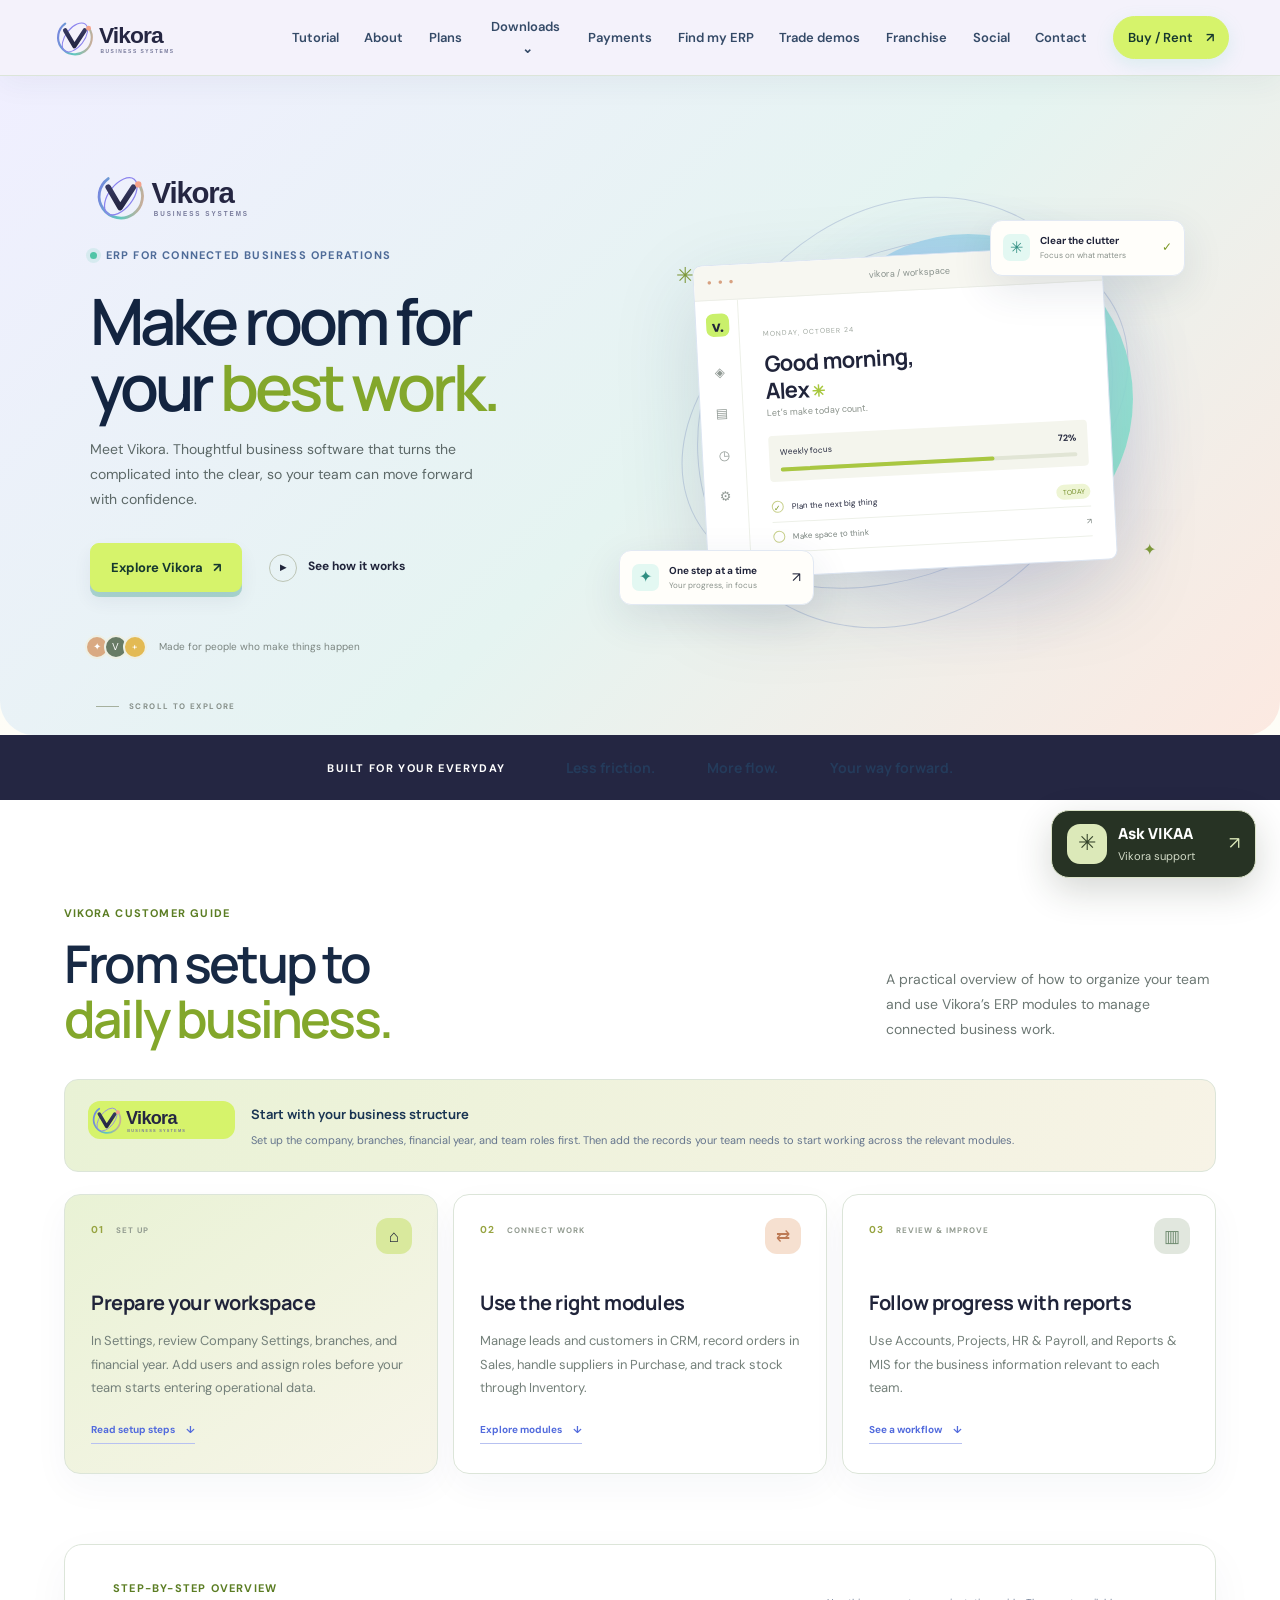
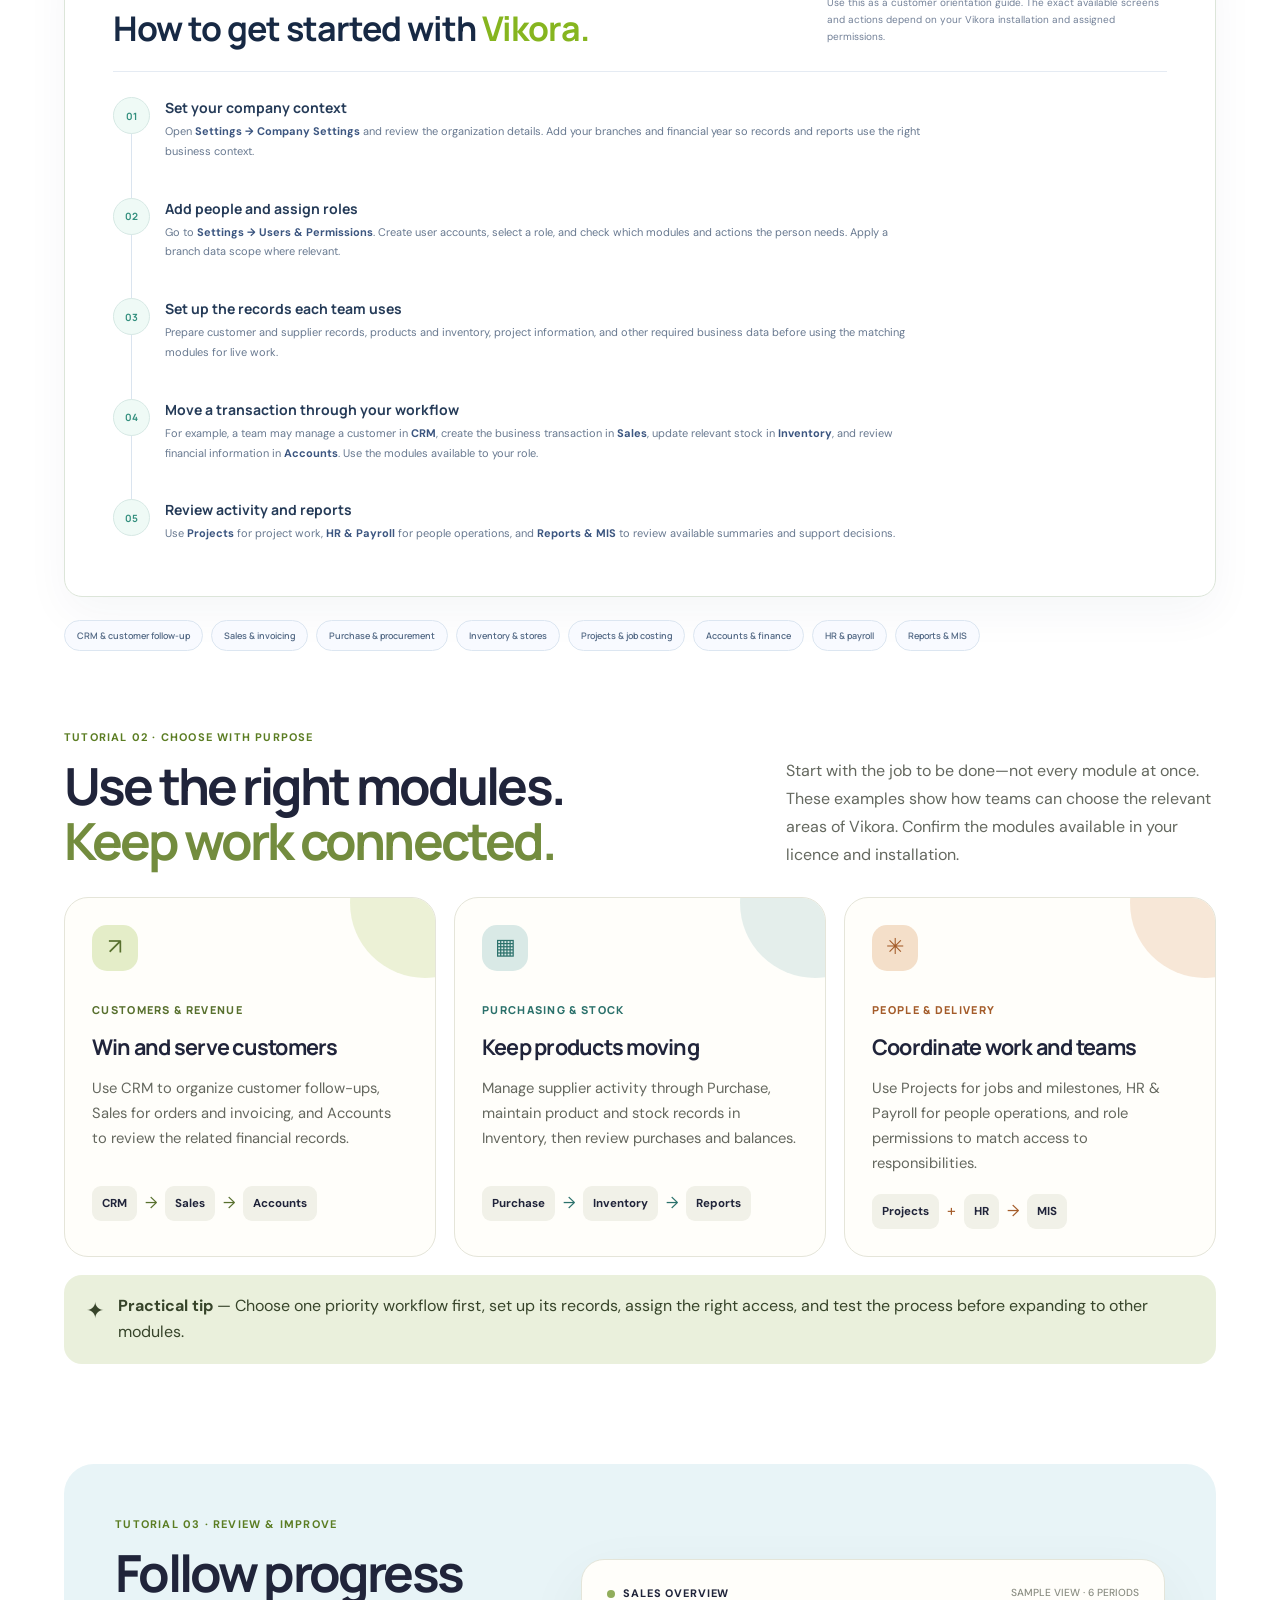
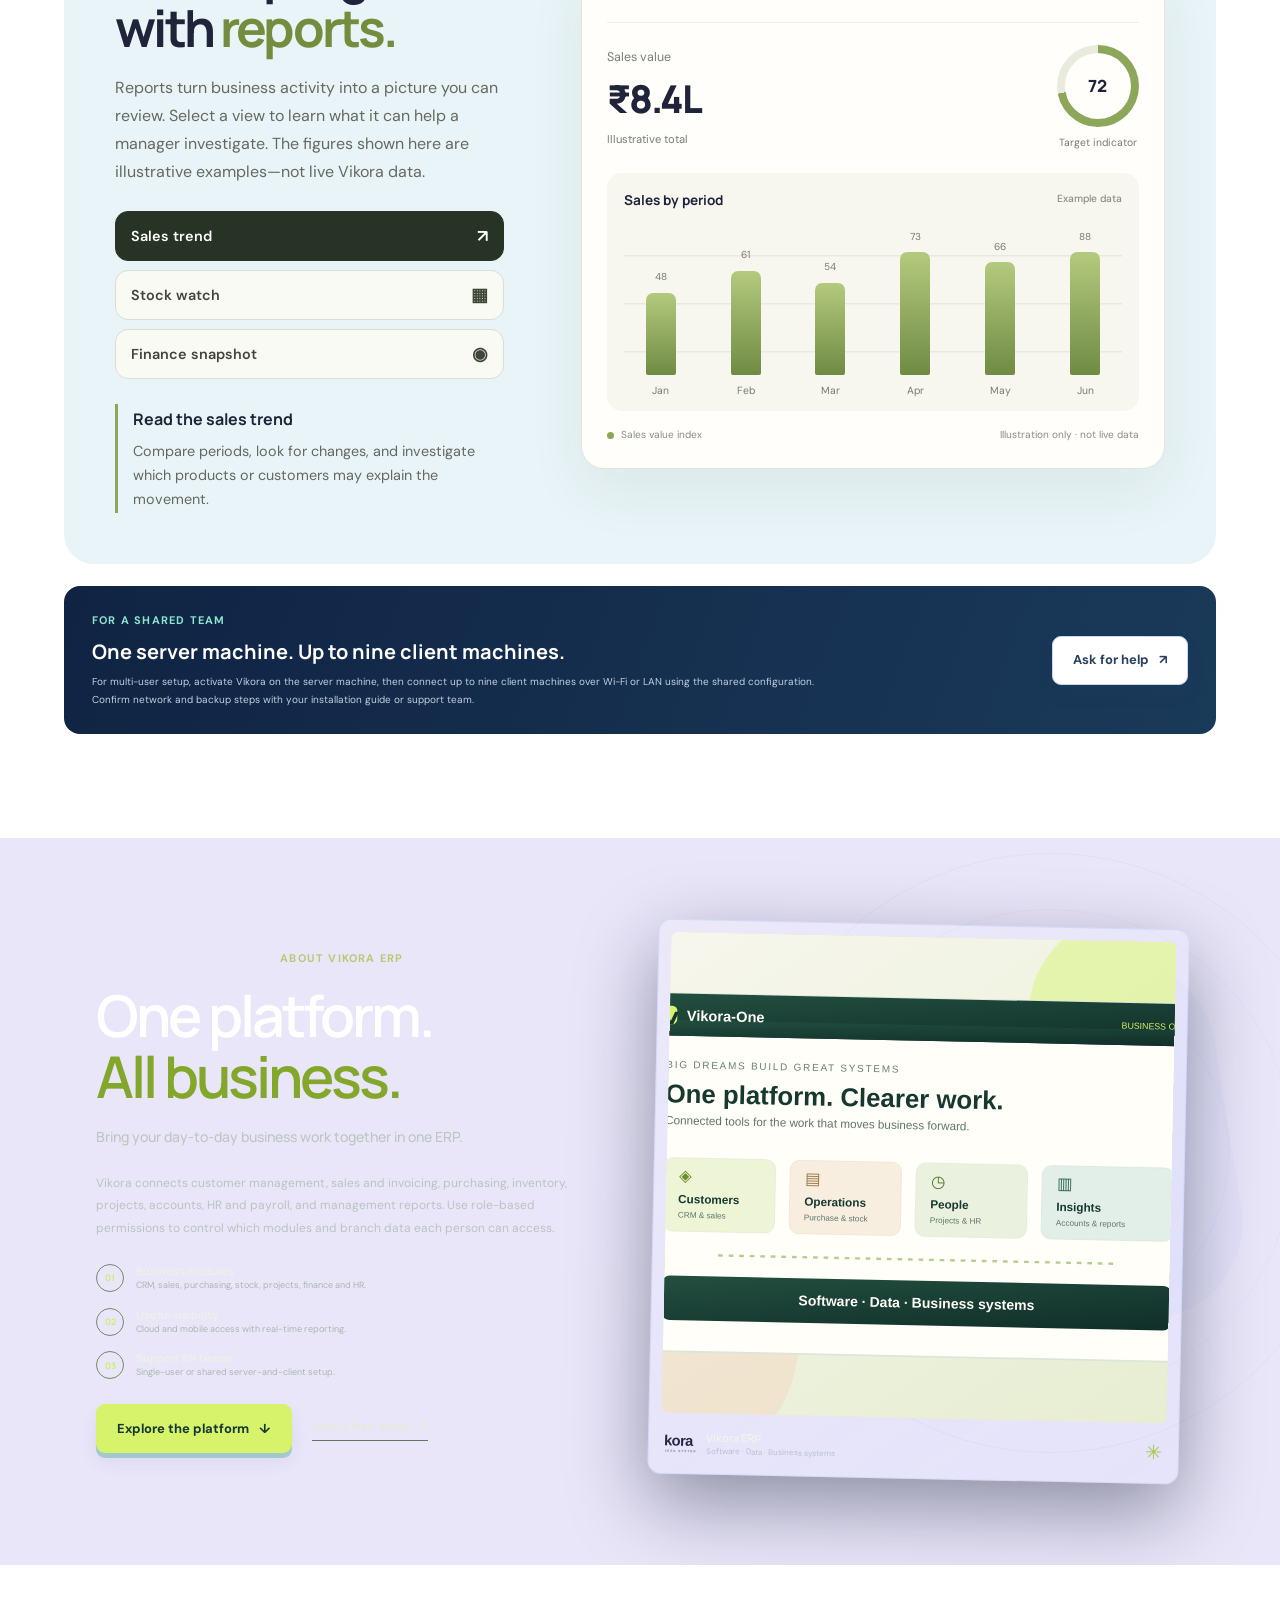
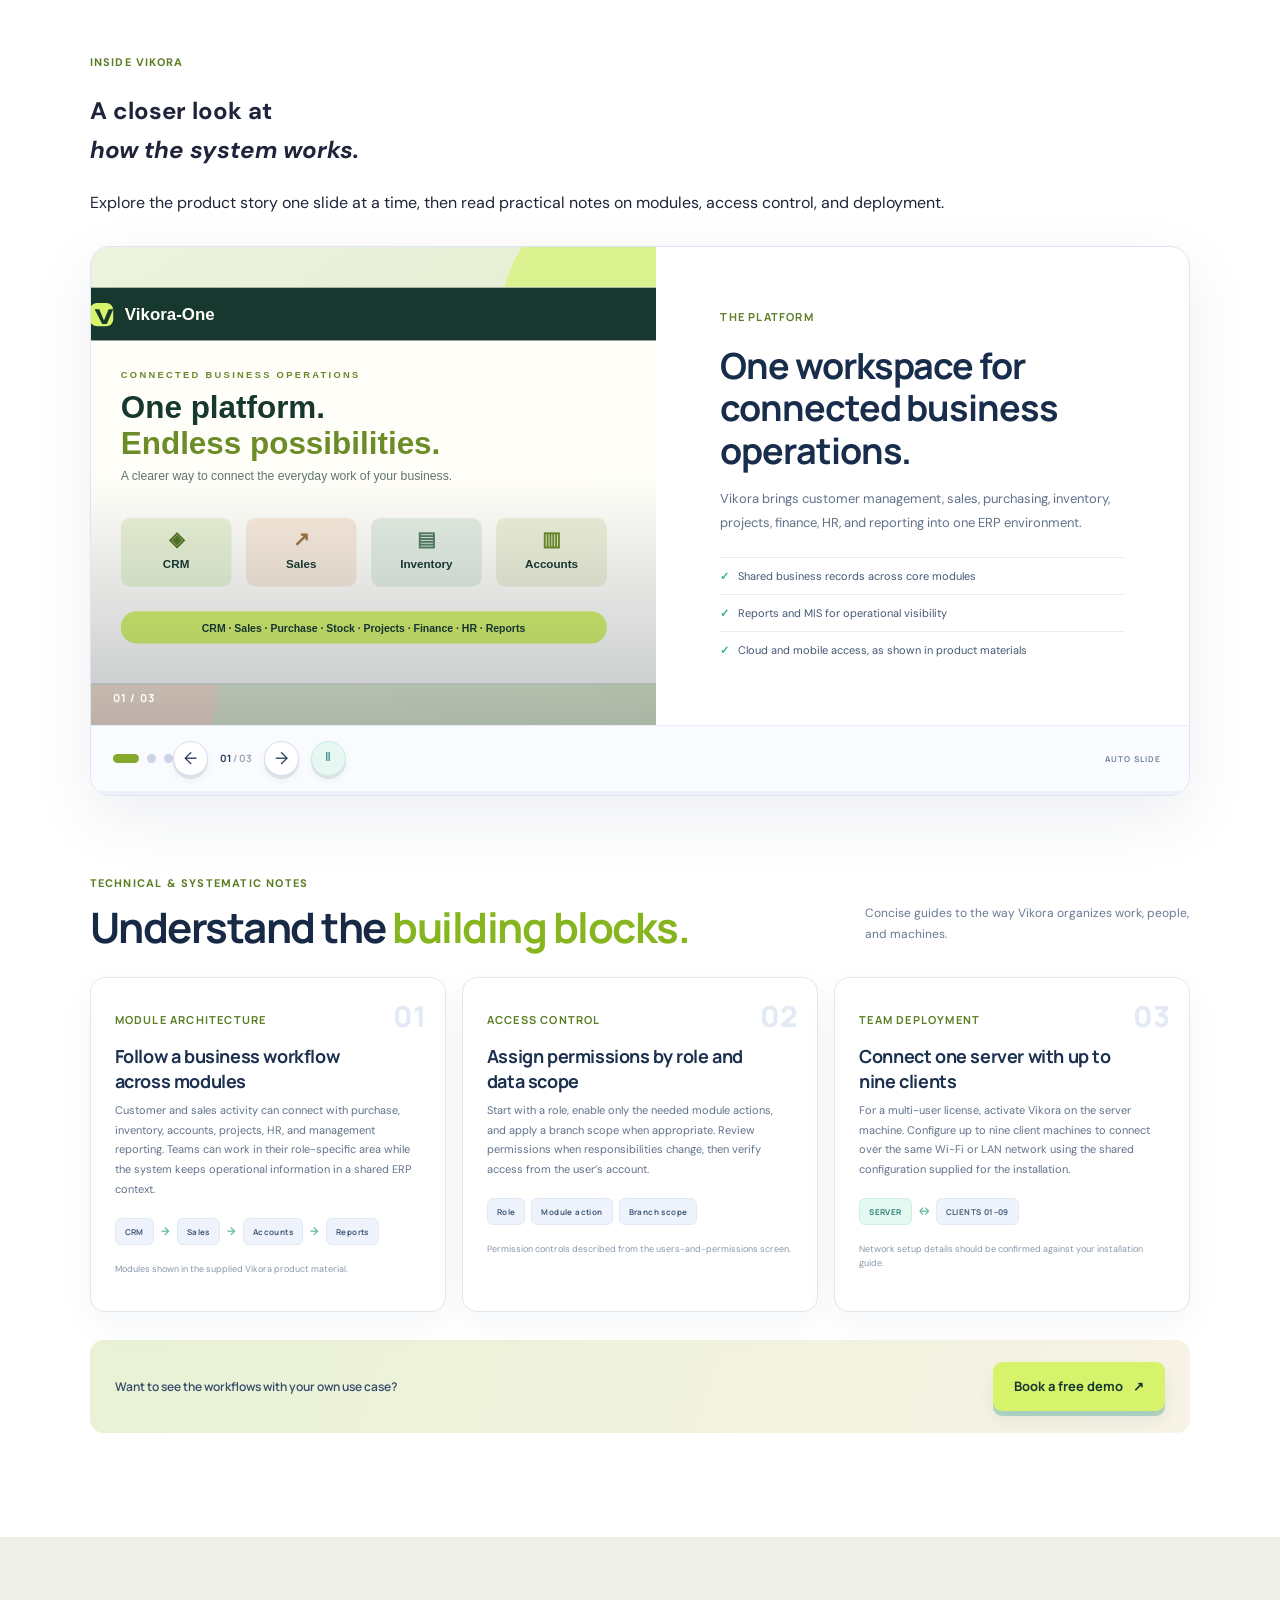
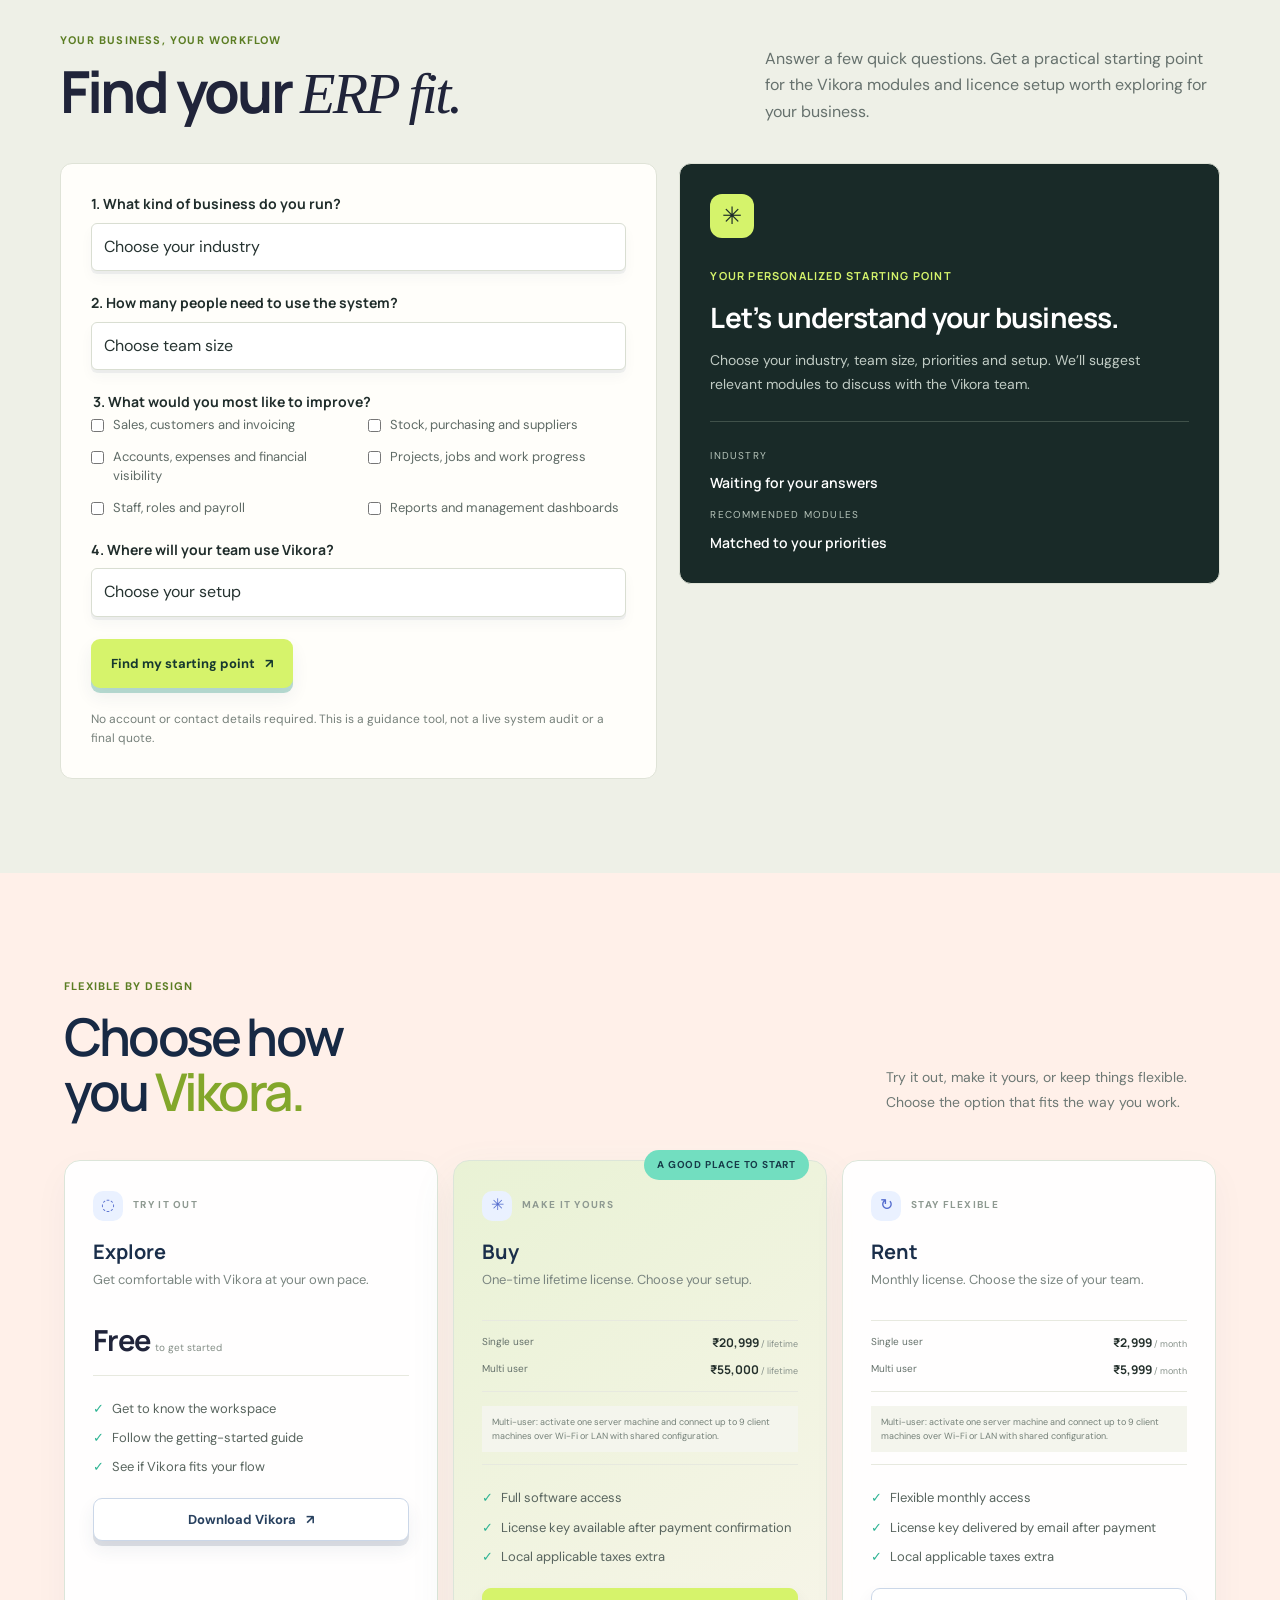
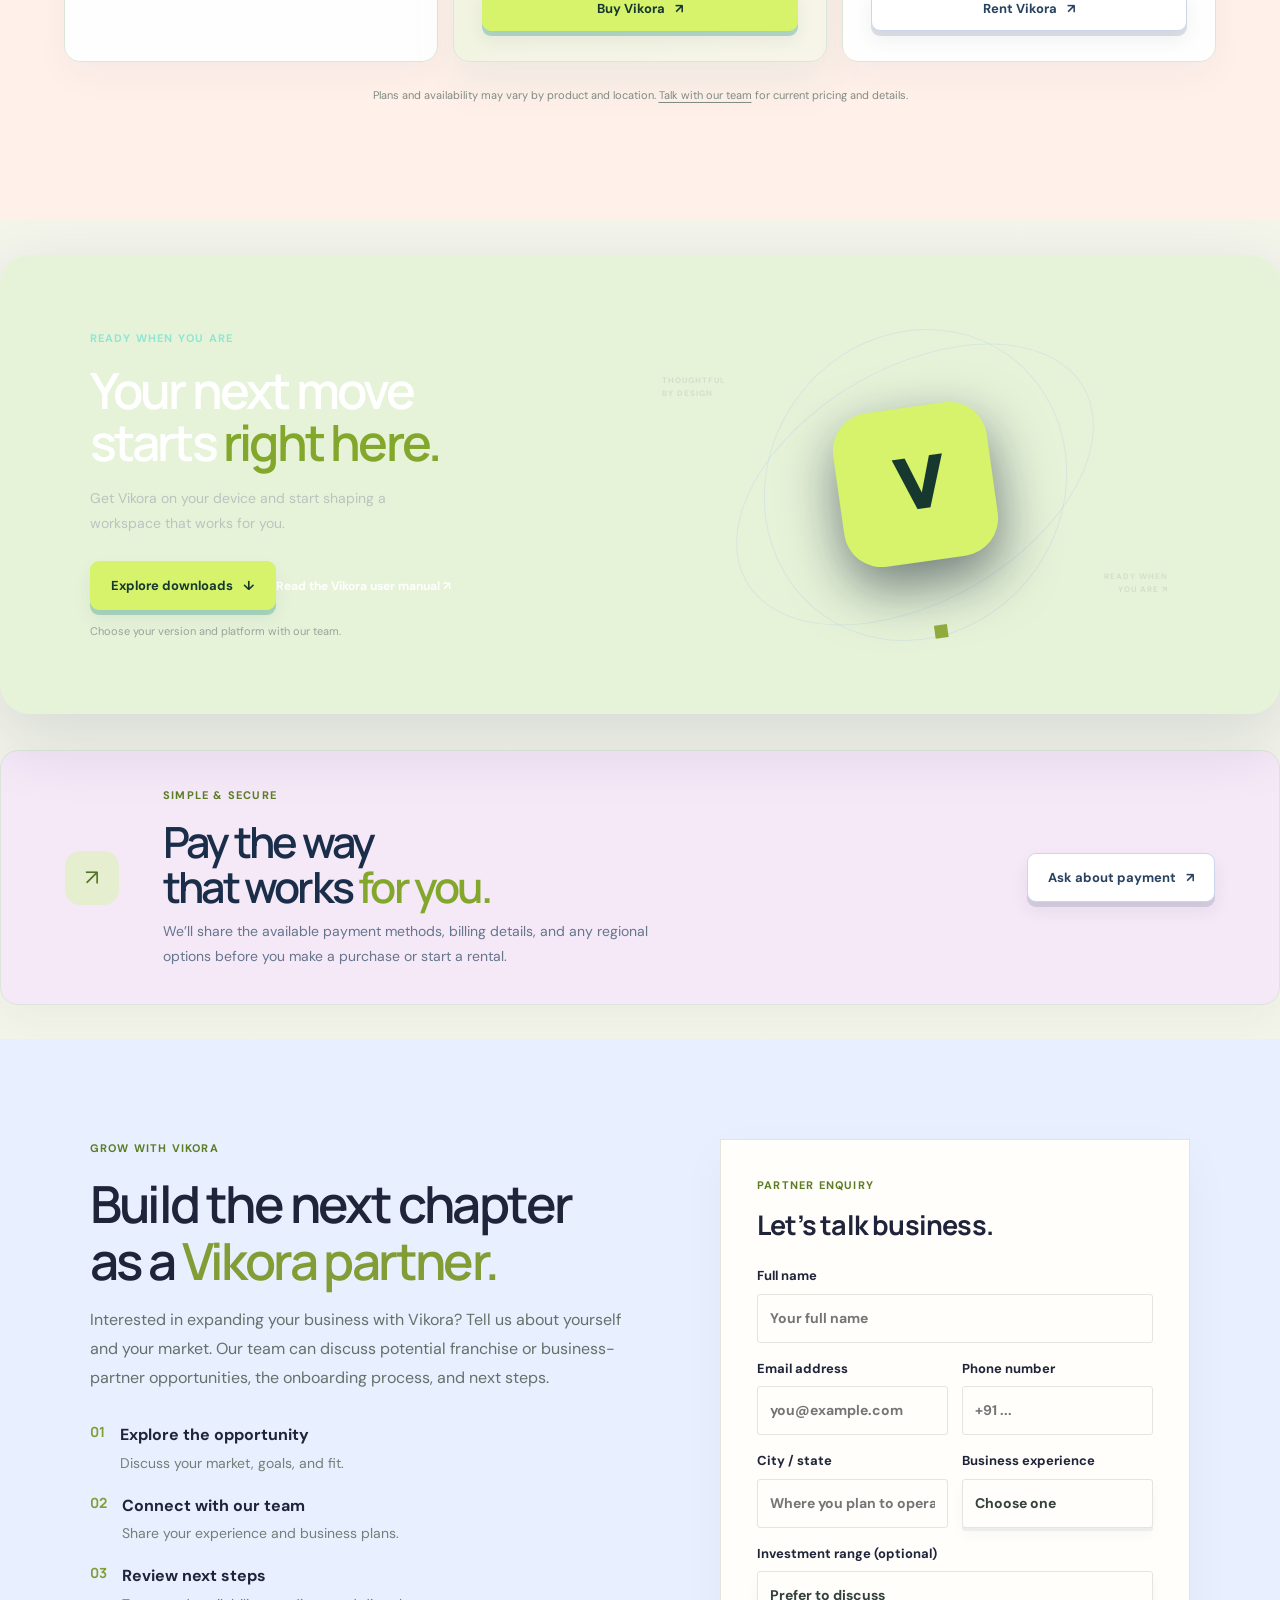
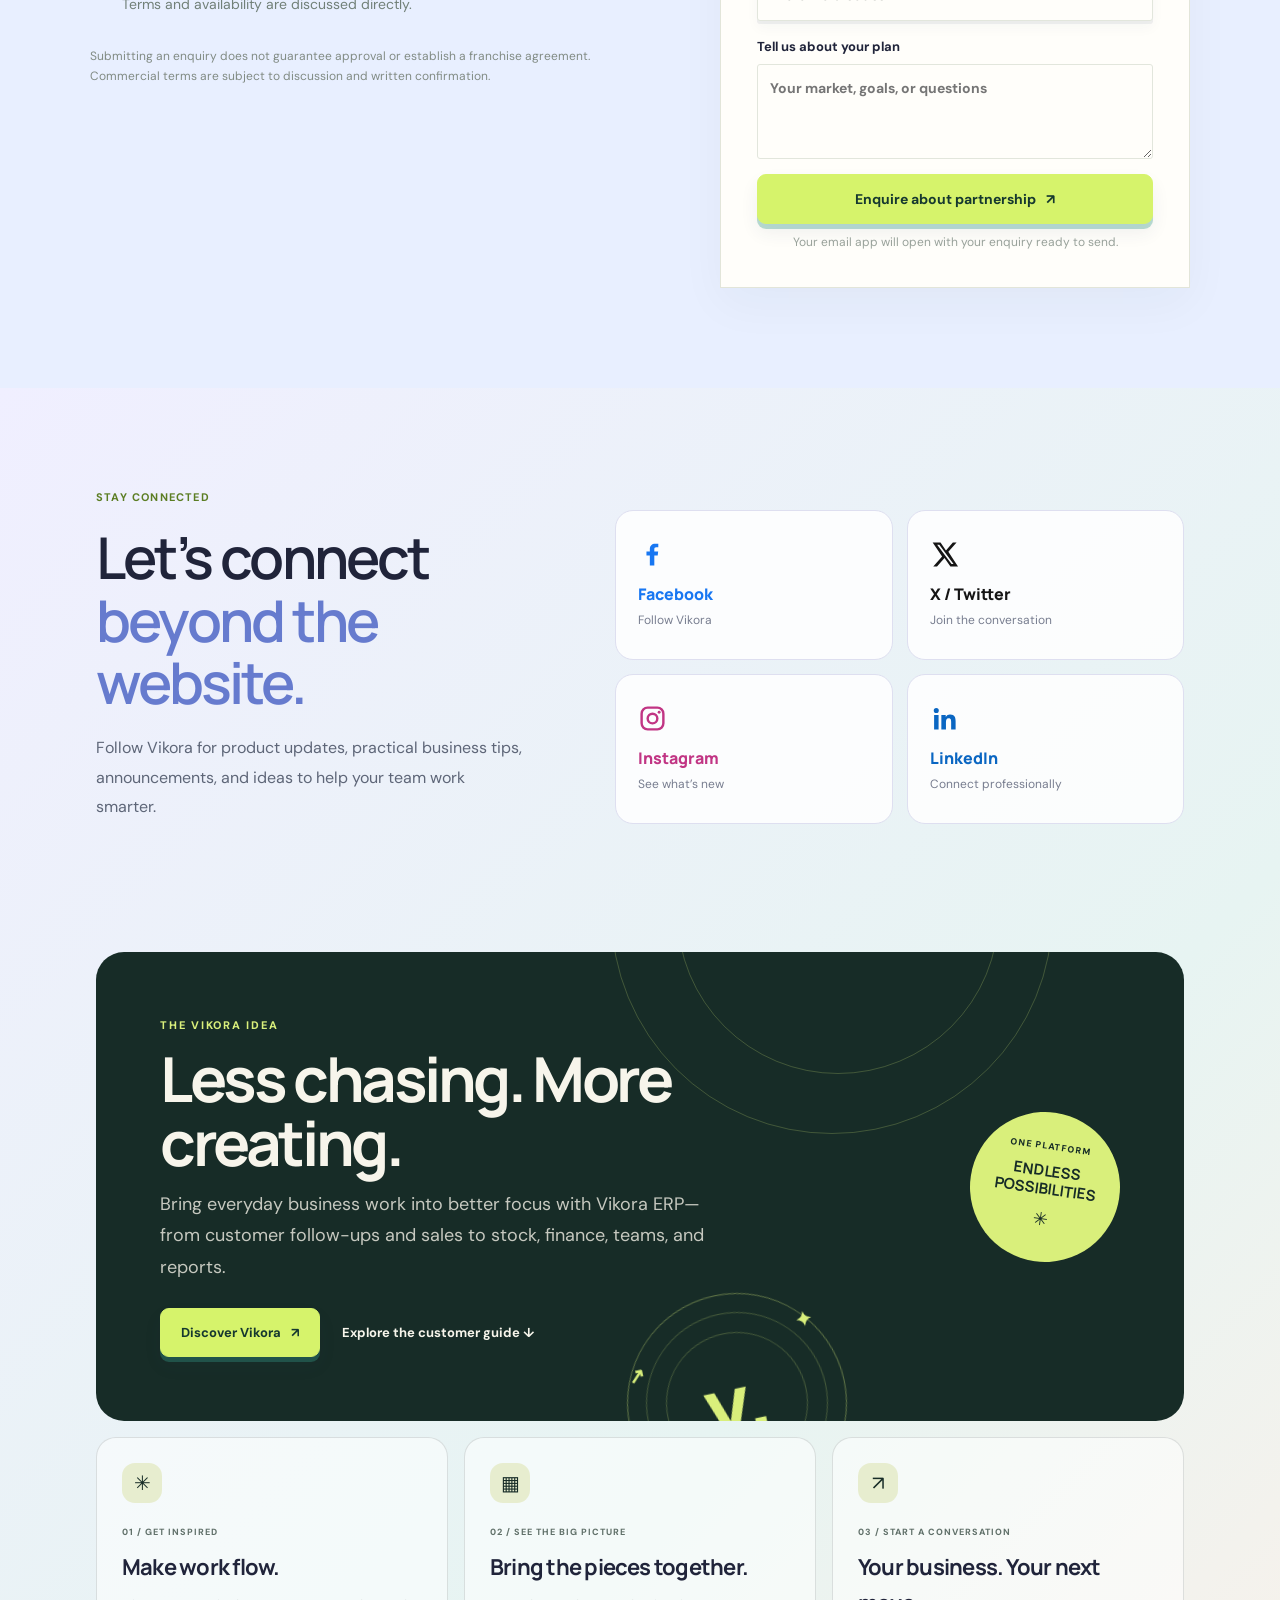
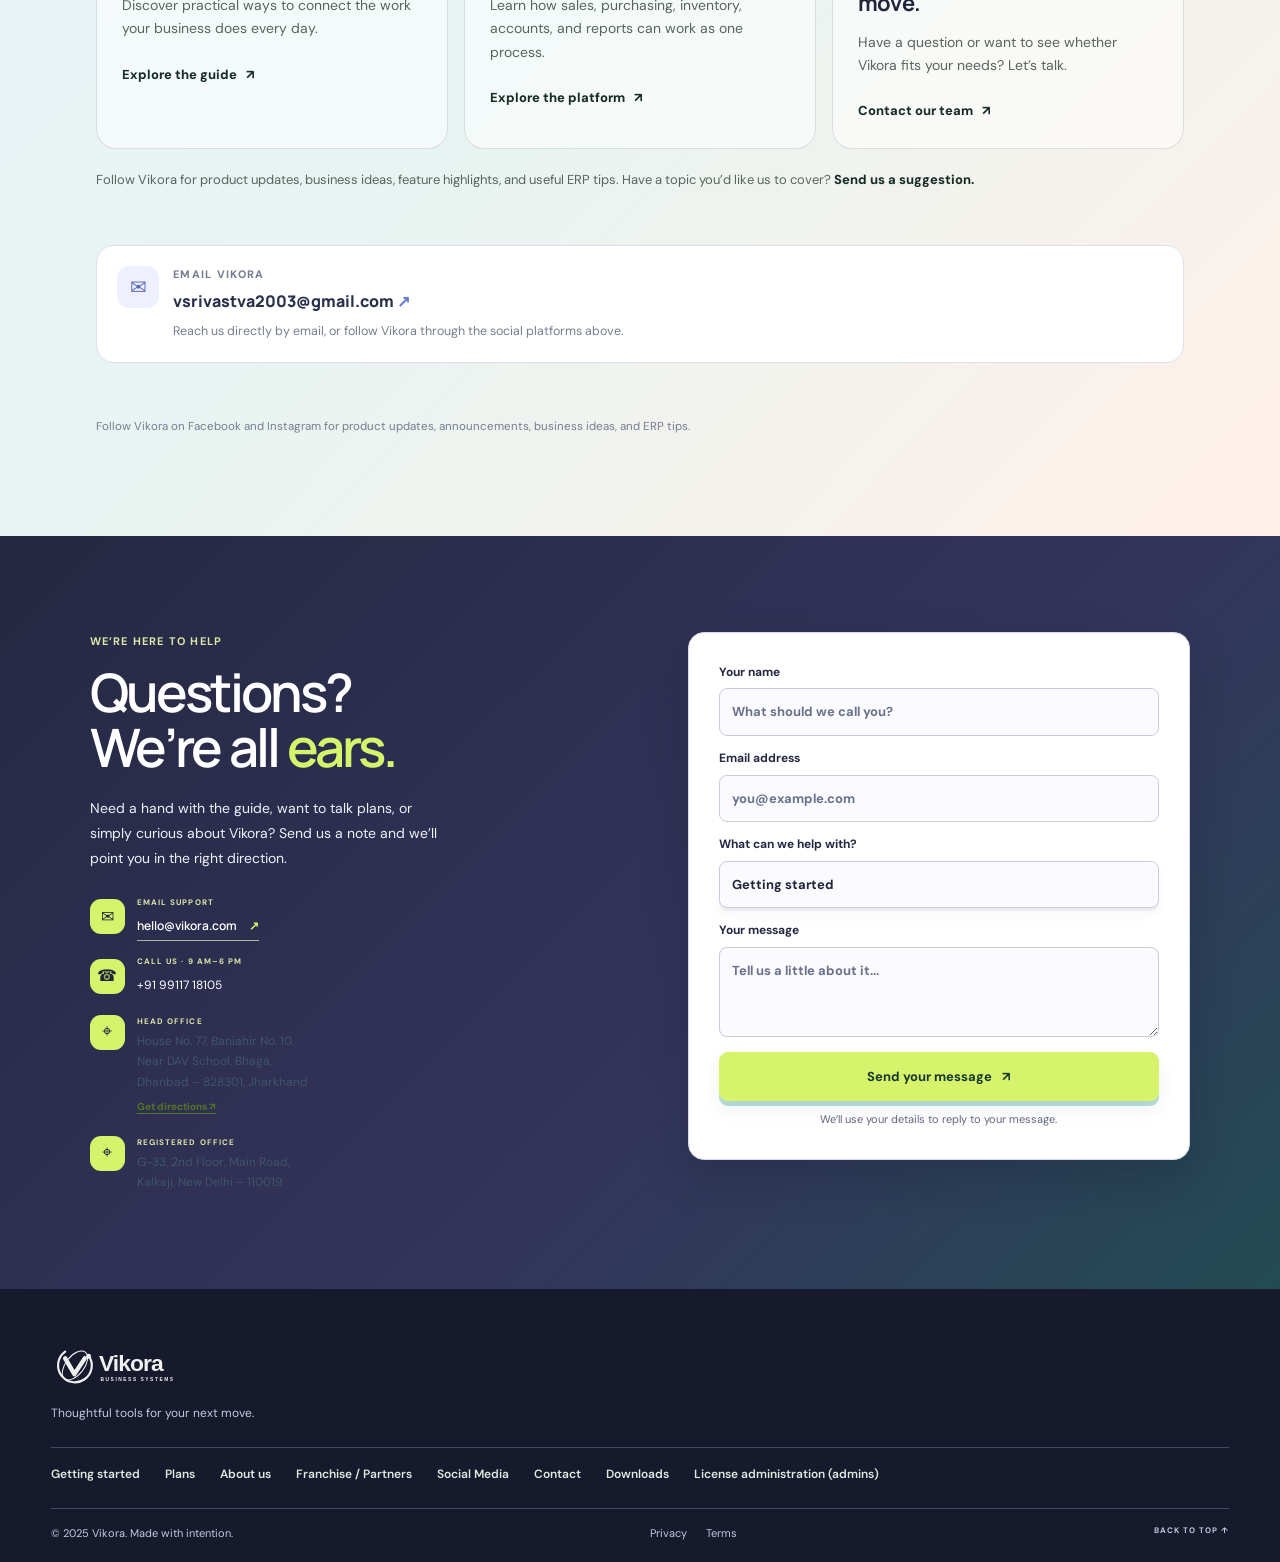
==== index.html @ 020d0e98 "Add official Vikora Instagram profile link" ====
<!doctype html>
<html lang="en">
<head>
  <meta charset="utf-8">
  <meta name="viewport" content="width=device-width, initial-scale=1">
  <meta name="theme-color" content="#F5F4ED">
  <meta name="description" content="Discover Vikora ERP: connected business modules for sales, inventory, finance, HR, reporting and team workflows.">
  <link rel="icon" type="image/svg+xml" href="images/favicon.svg">
  <link rel="apple-touch-icon" href="images/vikora-logo.svg">
  <meta name="color-scheme" content="light">
  <title>Vikora ERP — One Platform. Endless Possibilities.</title>
  <link rel="preconnect" href="https://fonts.googleapis.com">
  <link rel="preconnect" href="https://fonts.gstatic.com" crossorigin>
  <link href="https://fonts.googleapis.com/css2?family=DM+Sans:wght@400;500;600;700&family=Manrope:wght@400;500;600;700;800&display=swap" rel="stylesheet">
  <link rel="stylesheet" href="styles.css">
</head>
<body>
  <header class="site-header">
    <a class="brand brand-image" href="#home" aria-label="Vikora home"><img src="images/vikora-logo.svg" alt="Vikora — One Platform. Endless Possibilities."></a>
    <button class="menu-toggle" aria-label="Open menu" aria-expanded="false">☰</button>
    <nav class="nav-links" aria-label="Main navigation">
      <a href="#guide">Tutorial</a><a href="#about">About</a><a href="#plans">Plans</a><div class="nav-dropdown"><button class="nav-dropdown-toggle" type="button" aria-expanded="false">Downloads <span>⌄</span></button><div class="nav-dropdown-menu"><a href="#downloads">Vikora-One ERP <small>Software & setup enquiry</small></a><a href="vikora-one-manual.html">User manual <small>Read or save as PDF</small></a></div></div><a href="#payments">Payments</a><a href="#business-finder">Find my ERP</a><a href="#trade-showcase">Trade demos</a><a href="#franchise">Franchise</a><a href="#social">Social</a><a href="#contact">Contact</a>
      <a class="nav-cta" href="#plans">Buy / Rent <span>↗</span></a>
    </nav>
  </header>

  <main>
    <section class="hero" id="home">
      <div class="hero-copy">
        <img class="hero-product-logo" src="images/vikora-logo.svg" alt="Vikora — One Platform. Endless Possibilities."><div class="eyebrow"><span class="pulse"></span> ERP FOR CONNECTED BUSINESS OPERATIONS</div>
        <h1>Make room for<br>your <em>best work.</em></h1>
        <p class="hero-lede">Meet Vikora. Thoughtful business software that turns the complicated into the clear, so your team can move forward with confidence.</p>
        <div class="hero-actions"><a class="button button-lime" href="#downloads">Explore Vikora <span>↗</span></a><a class="text-link" href="#guide"><span class="play">▶</span> See how it works</a></div>
        <div class="trust-note"><div class="avatar-stack"><i>✦</i><i>V</i><i>+</i></div><span>Made for people who make things happen</span></div>
      </div>
      <div class="hero-art" aria-label="Abstract illustration of the Vikora workspace">
        <div class="orbit orbit-one"></div><div class="orbit orbit-two"></div>
        <div class="sun-disc"></div>
        <div class="floating-card card-top"><span class="mini-icon">✳</span><span><b>Clear the clutter</b><small>Focus on what matters</small></span><span class="card-check">✓</span></div>
        <div class="product-window">
          <div class="window-top"><span class="window-dots">● ● ●</span><span>vikora / workspace</span><span>···</span></div>
          <div class="window-content"><aside><span class="side-brand">v.</span><span>◈</span><span>▤</span><span>◷</span><span>⚙</span></aside><div class="workspace"><small>MONDAY, OCTOBER 24</small><h3>Good morning,<br>Alex <span>✳</span></h3><p>Let’s make today count.</p><div class="progress"><div><span>Weekly focus</span><b>72%</b></div><i><u></u></i></div><div class="task-row"><span class="task-check">✓</span><span>Plan the next big thing</span><span class="task-tag">TODAY</span></div><div class="task-row muted"><span class="task-empty"></span><span>Make space to think</span><span>↗</span></div></div></div>
        </div>
        <div class="floating-card card-bottom"><span class="spark">✦</span><span><b>One step at a time</b><small>Your progress, in focus</small></span><span class="arrow">↗</span></div>
        <span class="tiny-star star-a">✳</span><span class="tiny-star star-b">✦</span>
      </div>
      <a class="scroll-cue" href="#guide"><span></span> SCROLL TO EXPLORE</a>
    </section>

    <section class="proof-strip"><span>BUILT FOR YOUR EVERYDAY</span><div><b>Less friction.</b><b>More flow.</b><b>Your way forward.</b></div></section>

    <section class="section guide-section" id="guide">
  <div class="section-heading"><div><div class="eyebrow dark-eyebrow">VIKORA CUSTOMER GUIDE</div><h2>From setup to<br><em>daily business.</em></h2></div><p>A practical overview of how to organize your team and use Vikora’s ERP modules to manage connected business work.</p></div>
  <div class="tutorial-intro"><img class="tutorial-intro-icon" src="images/vikora-logo.svg" alt=""><div><b>Start with your business structure</b><p>Set up the company, branches, financial year, and team roles first. Then add the records your team needs to start working across the relevant modules.</p></div></div>
  <div class="guide-grid tutorial-grid">
    <article class="guide-card guide-feature"><div class="step-label">01 <span>SET UP</span></div><div class="guide-icon icon-setup">⌂</div><h3>Prepare your workspace</h3><p>In Settings, review Company Settings, branches, and financial year. Add users and assign roles before your team starts entering operational data.</p><a href="#tutorial-setup">Read setup steps <span>↓</span></a></article>
    <article class="guide-card"><div class="step-label">02 <span>CONNECT WORK</span></div><div class="guide-icon icon-flow">⇄</div><h3>Use the right modules</h3><p>Manage leads and customers in CRM, record orders in Sales, handle suppliers in Purchase, and track stock through Inventory.</p><a href="#tutorial-modules">Explore modules <span>↓</span></a></article>
    <article class="guide-card"><div class="step-label">03 <span>REVIEW & IMPROVE</span></div><div class="guide-icon icon-move">▥</div><h3>Follow progress with reports</h3><p>Use Accounts, Projects, HR & Payroll, and Reports & MIS for the business information relevant to each team.</p><a href="#tutorial-workflows">See a workflow <span>↓</span></a></article>
  </div>
  <div class="tutorial-manual" id="tutorial-setup">
    <div class="tutorial-manual-heading"><div><div class="eyebrow dark-eyebrow">STEP-BY-STEP OVERVIEW</div><h3>How to get started with <em>Vikora.</em></h3></div><p>Use this as a customer orientation guide. The exact available screens and actions depend on your Vikora installation and assigned permissions.</p></div>
    <div class="tutorial-steps">
      <article><span>01</span><div><h4>Set your company context</h4><p>Open <b>Settings → Company Settings</b> and review the organization details. Add your branches and financial year so records and reports use the right business context.</p></div></article>
      <article><span>02</span><div><h4>Add people and assign roles</h4><p>Go to <b>Settings → Users & Permissions</b>. Create user accounts, select a role, and check which modules and actions the person needs. Apply a branch data scope where relevant.</p></div></article>
      <article id="tutorial-modules"><span>03</span><div><h4>Set up the records each team uses</h4><p>Prepare customer and supplier records, products and inventory, project information, and other required business data before using the matching modules for live work.</p></div></article>
      <article id="tutorial-workflows"><span>04</span><div><h4>Move a transaction through your workflow</h4><p>For example, a team may manage a customer in <b>CRM</b>, create the business transaction in <b>Sales</b>, update relevant stock in <b>Inventory</b>, and review financial information in <b>Accounts</b>. Use the modules available to your role.</p></div></article>
      <article><span>05</span><div><h4>Review activity and reports</h4><p>Use <b>Projects</b> for project work, <b>HR & Payroll</b> for people operations, and <b>Reports & MIS</b> to review available summaries and support decisions.</p></div></article>
    </div>
  </div>
  <div class="tutorial-use-cases" aria-label="Vikora module guide"><span>CRM & customer follow-up</span><span>Sales & invoicing</span><span>Purchase & procurement</span><span>Inventory & stores</span><span>Projects & job costing</span><span>Accounts & finance</span><span>HR & payroll</span><span>Reports & MIS</span></div>

  <div class="tutorial-deep-dive" id="tutorial-module-guide">
    <div class="tutorial-deep-heading">
      <div><div class="eyebrow dark-eyebrow">TUTORIAL 02 · CHOOSE WITH PURPOSE</div><h3>Use the right modules.<br><em>Keep work connected.</em></h3></div>
      <p>Start with the job to be done—not every module at once. These examples show how teams can choose the relevant areas of Vikora. Confirm the modules available in your licence and installation.</p>
    </div>
    <div class="module-learning-grid">
      <article class="module-learning-card module-sales"><span class="module-orb">↗</span><span class="article-kicker">CUSTOMERS & REVENUE</span><h4>Win and serve customers</h4><p>Use CRM to organize customer follow-ups, Sales for orders and invoicing, and Accounts to review the related financial records.</p><div class="module-path"><span>CRM</span><i>→</i><span>Sales</span><i>→</i><span>Accounts</span></div></article>
      <article class="module-learning-card module-stock"><span class="module-orb">▦</span><span class="article-kicker">PURCHASING & STOCK</span><h4>Keep products moving</h4><p>Manage supplier activity through Purchase, maintain product and stock records in Inventory, then review purchases and balances.</p><div class="module-path"><span>Purchase</span><i>→</i><span>Inventory</span><i>→</i><span>Reports</span></div></article>
      <article class="module-learning-card module-project"><span class="module-orb">✳</span><span class="article-kicker">PEOPLE & DELIVERY</span><h4>Coordinate work and teams</h4><p>Use Projects for jobs and milestones, HR & Payroll for people operations, and role permissions to match access to responsibilities.</p><div class="module-path"><span>Projects</span><i>+</i><span>HR</span><i>→</i><span>MIS</span></div></article>
    </div>
    <div class="module-tip"><span>✦</span><p><b>Practical tip</b> — Choose one priority workflow first, set up its records, assign the right access, and test the process before expanding to other modules.</p></div>
  </div>

  <div class="tutorial-report-lab" id="tutorial-reports">
    <div class="report-lab-copy"><div class="eyebrow dark-eyebrow">TUTORIAL 03 · REVIEW & IMPROVE</div><h3>Follow progress<br>with <em>reports.</em></h3><p>Reports turn business activity into a picture you can review. Select a view to learn what it can help a manager investigate. The figures shown here are illustrative examples—not live Vikora data.</p>
      <div class="report-selector" role="group" aria-label="Choose a sample report">
        <button type="button" class="report-choice is-active" data-report="sales" aria-pressed="true">Sales trend <span>↗</span></button>
        <button type="button" class="report-choice" data-report="stock" aria-pressed="false">Stock watch <span>▦</span></button>
        <button type="button" class="report-choice" data-report="finance" aria-pressed="false">Finance snapshot <span>◉</span></button>
      </div>
      <div class="report-learning-note" aria-live="polite"><b id="report-note-title">Read the sales trend</b><p id="report-note-text">Compare periods, look for changes, and investigate which products or customers may explain the movement.</p></div>
    </div>
    <div class="report-dashboard" aria-label="Illustrative report dashboard">
      <div class="report-dashboard-top"><div><span class="report-live-dot"></span><span id="report-dashboard-label">SALES OVERVIEW</span></div><span class="report-period">SAMPLE VIEW · 6 PERIODS</span></div>
      <div class="report-metric-row"><div><span id="report-metric-label">Sales value</span><strong id="report-metric-value">₹8.4L</strong><small id="report-metric-change">Illustrative total</small></div><div class="report-ring-wrap"><div class="report-ring" id="report-ring"><span id="report-ring-value">72<small>%</small></span></div><span id="report-ring-label">Target indicator</span></div></div>
      <div class="report-chart-area"><div class="report-chart-head"><b id="report-chart-title">Sales by period</b><span>Example data</span></div><div class="report-chart" id="tutorial-report-chart" role="img" aria-label="Illustrative bar chart of sales by period">
        <div class="report-bar-column"><span>48</span><i style="height:48%"></i><small>Jan</small></div><div class="report-bar-column"><span>61</span><i style="height:61%"></i><small>Feb</small></div><div class="report-bar-column"><span>54</span><i style="height:54%"></i><small>Mar</small></div><div class="report-bar-column"><span>73</span><i style="height:73%"></i><small>Apr</small></div><div class="report-bar-column"><span>66</span><i style="height:66%"></i><small>May</small></div><div class="report-bar-column"><span>88</span><i style="height:88%"></i><small>Jun</small></div>
      </div></div>
      <div class="report-dashboard-foot"><span><i class="report-legend-dot"></i><span id="report-legend-label">Sales value index</span></span><span>Illustration only · not live data</span></div>
    </div>
  </div>

  <div class="tutorial-team-note"><div><span class="eyebrow dark-eyebrow">FOR A SHARED TEAM</span><h3>One server machine. Up to nine client machines.</h3><p>For multi-user setup, activate Vikora on the server machine, then connect up to nine client machines over Wi-Fi or LAN using the shared configuration. Confirm network and backup steps with your installation guide or support team.</p></div><a class="button button-outline" href="#contact">Ask for help <span>↗</span></a></div>
</section>
<section class="manifesto about-section" id="about"><div class="about-watermark" aria-hidden="true"><span>v</span></div><div class="about-content"><div class="about-copy"><div class="eyebrow">ABOUT VIKORA ERP</div><h2>One platform.<br><em>All business.</em></h2><p class="about-lede">Bring your day-to-day business work together in one ERP.</p><p>Vikora connects customer management, sales and invoicing, purchasing, inventory, projects, accounts, HR and payroll, and management reports. Use role-based permissions to control which modules and branch data each person can access.</p><div class="about-facts"><div><span class="fact-icon">01</span><span><b>Business modules</b><small>CRM, sales, purchasing, stock, projects, finance and HR.</small></span></div><div><span class="fact-icon">02</span><span><b>Useful visibility</b><small>Cloud and mobile access with real-time reporting.</small></span></div><div><span class="fact-icon">03</span><span><b>Support for teams</b><small>Single-user or shared server-and-client setup.</small></span></div></div><div class="about-actions"><a class="button button-lime" href="#about-details">Explore the platform <span>↓</span></a><a class="light-link" href="#contact">Book a free demo <span>↗</span></a></div></div><figure class="about-visual about-vision"><div class="vision-image-frame"><img src="images/vikora-vision.svg" alt="Vikora ERP creative artwork showing a developer workspace and the message Big Dreams Build Great Systems"></div><figcaption><img class="about-product-mark" src="images/vikora-logo.svg" alt=""><span><b>Vikora ERP</b><small>Software · Data · Business systems</small></span><i>✳</i></figcaption></figure></div></section>

    <section class="about-details" id="about-details">
  <div class="about-details-inner">
    <div class="about-details-heading"><div><div class="eyebrow dark-eyebrow">INSIDE VIKORA</div><h2>A closer look at<br><em>how the system works.</em></h2></div><p>Explore the product story one slide at a time, then read practical notes on modules, access control, and deployment.</p></div>
    <div class="vikora-showcase" aria-label="Vikora product slideshow">
      <div class="showcase-track">
        <article class="showcase-slide is-active" aria-hidden="false"><div class="showcase-image"><img src="images/vikora-launch-board.svg" alt="Vikora ERP launch board presenting connected business modules"><span class="slide-index">01 / 03</span></div><div class="showcase-copy"><span class="article-kicker">THE PLATFORM</span><h3>One workspace for connected business operations.</h3><p>Vikora brings customer management, sales, purchasing, inventory, projects, finance, HR, and reporting into one ERP environment.</p><ul><li>Shared business records across core modules</li><li>Reports and MIS for operational visibility</li><li>Cloud and mobile access, as shown in product materials</li></ul></div></article>
        <article class="showcase-slide" aria-hidden="true"><div class="showcase-image"><img src="images/vikora-one-users-permissions.svg" alt="Vikora user and permissions screen with module and branch access controls"><span class="slide-index">02 / 03</span></div><div class="showcase-copy"><span class="article-kicker">PEOPLE & PERMISSIONS</span><h3>Shape access around each person’s role.</h3><p>Administrators can assign roles and control which modules and actions each team member can use, with branch-level data scope.</p><ul><li>View, create, edit, delete, approve, print, and export controls</li><li>Role assignments for sales, accounts, HR, stores, and more</li><li>Branch scope to keep access aligned with responsibilities</li></ul></div></article>
        <article class="showcase-slide" aria-hidden="true"><div class="showcase-image"><img src="images/vikora-vision.svg" alt="Vikora ERP development workspace and business systems artwork"><span class="slide-index">03 / 03</span></div><div class="showcase-copy"><span class="article-kicker">BUILT WITH PURPOSE</span><h3>Practical systems, built for steady business growth.</h3><p>Vikora is presented as a business management system designed to bring information and everyday workflows together, helping teams make informed decisions.</p><ul><li>Business processes connected in a single platform</li><li>Designed for teams working across functions</li><li>Support and product guidance available by enquiry</li></ul></div></article>
      </div>
      <div class="showcase-controls"><div class="showcase-dots" role="tablist" aria-label="Choose a slideshow page"><button class="showcase-dot is-active" type="button" role="tab" aria-selected="true" aria-label="Show page 1"></button><button class="showcase-dot" type="button" role="tab" aria-selected="false" aria-label="Show page 2"></button><button class="showcase-dot" type="button" role="tab" aria-selected="false" aria-label="Show page 3"></button></div><div class="showcase-arrows"><button type="button" class="showcase-prev" aria-label="Previous slide">←</button><span class="showcase-count" aria-live="polite">01 <i>/ 03</i></span><button type="button" class="showcase-next" aria-label="Next slide">→</button><button type="button" class="showcase-play" aria-label="Pause automatic slideshow" title="Pause automatic slideshow">Ⅱ</button></div><span class="showcase-auto-label">AUTO SLIDE</span></div><div class="showcase-progress" aria-hidden="true"><i></i></div>
    </div>
    <div class="technical-heading"><div><div class="eyebrow dark-eyebrow">TECHNICAL & SYSTEMATIC NOTES</div><h2>Understand the <em>building blocks.</em></h2></div><p>Concise guides to the way Vikora organizes work, people, and machines.</p></div>
    <div class="technical-grid">
      <article class="technical-article"><div class="technical-number">01</div><span class="article-kicker">MODULE ARCHITECTURE</span><h3>Follow a business workflow across modules</h3><p>Customer and sales activity can connect with purchase, inventory, accounts, projects, HR, and management reporting. Teams can work in their role-specific area while the system keeps operational information in a shared ERP context.</p><div class="article-flow"><span>CRM</span><b>→</b><span>Sales</span><b>→</b><span>Accounts</span><b>→</b><span>Reports</span></div><small>Modules shown in the supplied Vikora product material.</small></article>
      <article class="technical-article"><div class="technical-number">02</div><span class="article-kicker">ACCESS CONTROL</span><h3>Assign permissions by role and data scope</h3><p>Start with a role, enable only the needed module actions, and apply a branch scope when appropriate. Review permissions when responsibilities change, then verify access from the user’s account.</p><div class="article-tags"><span>Role</span><span>Module action</span><span>Branch scope</span></div><small>Permission controls described from the users-and-permissions screen.</small></article>
      <article class="technical-article"><div class="technical-number">03</div><span class="article-kicker">TEAM DEPLOYMENT</span><h3>Connect one server with up to nine clients</h3><p>For a multi-user license, activate Vikora on the server machine. Configure up to nine client machines to connect over the same Wi-Fi or LAN network using the shared configuration supplied for the installation.</p><div class="article-flow deployment-flow"><span>SERVER</span><b>↔</b><span>CLIENTS 01–09</span></div><small>Network setup details should be confirmed against your installation guide.</small></article>
    </div>
    <div class="about-details-cta"><span>Want to see the workflows with your own use case?</span><a class="button button-lime" href="#contact">Book a free demo <span>↗</span></a></div>
  </div>
</section>
<section class="business-finder-section" id="business-finder">
  <div class="business-finder-inner">
    <div class="finder-heading"><div><div class="eyebrow dark-eyebrow">YOUR BUSINESS, YOUR WORKFLOW</div><h2>Find your <em>ERP fit.</em></h2></div><p>Answer a few quick questions. Get a practical starting point for the Vikora modules and licence setup worth exploring for your business.</p></div>
    <div class="finder-layout">
      <form class="finder-form" id="business-finder-form">
        <label class="finder-field"><span>1. What kind of business do you run?</span><select id="finder-industry" required><option value="">Choose your industry</option><option value="retail">Retail or shop</option><option value="distribution">Wholesale or distribution</option><option value="manufacturing">Manufacturing</option><option value="services">Professional or IT services</option><option value="construction">Construction or project-based work</option><option value="hospitality">Hospitality or food service</option><option value="other">Other / mixed business</option></select></label>
        <label class="finder-field"><span>2. How many people need to use the system?</span><select id="finder-team" required><option value="">Choose team size</option><option value="solo">Just me</option><option value="small">2–5 people</option><option value="medium">6–10 people</option><option value="large">11+ people</option></select></label>
        <fieldset class="finder-field finder-needs"><legend>3. What would you most like to improve?</legend><label><input type="checkbox" name="finder-need" value="sales"> Sales, customers and invoicing</label><label><input type="checkbox" name="finder-need" value="inventory"> Stock, purchasing and suppliers</label><label><input type="checkbox" name="finder-need" value="finance"> Accounts, expenses and financial visibility</label><label><input type="checkbox" name="finder-need" value="projects"> Projects, jobs and work progress</label><label><input type="checkbox" name="finder-need" value="people"> Staff, roles and payroll</label><label><input type="checkbox" name="finder-need" value="reports"> Reports and management dashboards</label></fieldset>
        <label class="finder-field"><span>4. Where will your team use Vikora?</span><select id="finder-setup" required><option value="">Choose your setup</option><option value="one">One computer</option><option value="network">Office server with connected computers</option><option value="unsure">Not sure yet — help me decide</option></select></label>
        <button class="button button-lime finder-submit" type="submit">Find my starting point <span>↗</span></button>
        <p class="finder-privacy-note">No account or contact details required. This is a guidance tool, not a live system audit or a final quote.</p>
      </form>
      <aside class="finder-result" id="finder-result" aria-live="polite">
        <div class="finder-result-icon">✳</div><span class="article-kicker">YOUR PERSONALIZED STARTING POINT</span><h3>Let’s understand your business.</h3><p>Choose your industry, team size, priorities and setup. We’ll suggest relevant modules to discuss with the Vikora team.</p><div class="finder-result-preview"><span>INDUSTRY</span><b>Waiting for your answers</b><span>RECOMMENDED MODULES</span><b>Matched to your priorities</b></div>
      </aside>
    </div>
  </div>
</section>
<section class="section plans-section" id="plans"><div class="section-heading plans-heading"><div><div class="eyebrow dark-eyebrow">FLEXIBLE BY DESIGN</div><h2>Choose how<br>you <em>Vikora.</em></h2></div><p>Try it out, make it yours, or keep things flexible. Choose the option that fits the way you work.</p></div>
      <div class="plan-grid"><article class="plan-card"><div class="plan-top"><span class="plan-icon">◌</span><span class="plan-kicker">TRY IT OUT</span></div><h3>Explore</h3><p class="plan-desc">Get comfortable with Vikora at your own pace.</p><div class="price">Free <small>to get started</small></div><ul><li>Get to know the workspace</li><li>Follow the getting-started guide</li><li>See if Vikora fits your flow</li></ul><a class="button button-outline" href="#downloads">Download Vikora <span>↗</span></a></article>
      <article class="plan-card plan-highlight"><div class="popular">A GOOD PLACE TO START</div><div class="plan-top"><span class="plan-icon">✳</span><span class="plan-kicker">MAKE IT YOURS</span></div><h3>Buy</h3><p class="plan-desc">One-time lifetime license. Choose your setup.</p><div class="rate-list"><div><span>Single user</span><b>₹20,999 <small>/ lifetime</small></b></div><div><span>Multi user</span><b>₹55,000 <small>/ lifetime</small></b></div></div><p class="license-detail">Multi-user: activate one server machine and connect up to 9 client machines over Wi-Fi or LAN with shared configuration.</p><ul><li>Full software access</li><li>License key available after payment confirmation</li><li>Local applicable taxes extra</li></ul><a class="button button-lime checkout-start" href="#checkout" data-plan="Buy">Buy Vikora <span>↗</span></a></article>
      <article class="plan-card"><div class="plan-top"><span class="plan-icon">↻</span><span class="plan-kicker">STAY FLEXIBLE</span></div><h3>Rent</h3><p class="plan-desc">Monthly license. Choose the size of your team.</p><div class="rate-list"><div><span>Single user</span><b>₹2,999 <small>/ month</small></b></div><div><span>Multi user</span><b>₹5,999 <small>/ month</small></b></div></div><p class="license-detail">Multi-user: activate one server machine and connect up to 9 client machines over Wi-Fi or LAN with shared configuration.</p><ul><li>Flexible monthly access</li><li>License key delivered by email after payment</li><li>Local applicable taxes extra</li></ul><a class="button button-outline checkout-start" href="#checkout" data-plan="Rent">Rent Vikora <span>↗</span></a></article></div>
      <p class="plan-note">Plans and availability may vary by product and location. <a href="#contact">Talk with our team</a> for current pricing and details.</p>
    </section>

    <section class="checkout-section" id="checkout" hidden><div class="checkout-box"><div class="eyebrow dark-eyebrow">SECURE CHECKOUT</div><h2>Nearly <em>there.</em></h2><p class="checkout-intro">Choose to buy or rent, then add your billing details and payment route.</p><form id="checkout-form"><label>Plan<select name="plan" id="plan-type" required><option value="Buy">Buy · lifetime</option><option value="Rent">Rent · monthly</option></select></label><label>License type<select name="licenseType" id="license-type" required><option value="">Choose a license type</option><option value="single-user">Single user</option><option value="multi-user">Multi-user (1 server + up to 9 LAN/Wi-Fi clients)</option></select></label><p class="license-detail checkout-license-detail" hidden>Multi-user keys activate the server machine; up to 9 client machines connect using the shared configuration.</p><div class="checkout-total" id="checkout-total" aria-live="polite">Choose a license type to see your total.</div><h3 class="checkout-subhead">Customer details</h3><div class="checkout-fields"><label>Full name<input name="customerName" autocomplete="name" required></label><label>Email address<input type="email" name="billingEmail" autocomplete="email" required></label><label>Phone number<input type="tel" name="phone" autocomplete="tel" required></label><label>Company name <span>(optional)</span><input name="company" autocomplete="organization"></label></div><h3 class="checkout-subhead">Billing information</h3><div class="checkout-fields"><label>Address<input name="address" autocomplete="address-line1" required></label><label>City<input name="city" autocomplete="address-level2" required></label><label>State / region<input name="region" autocomplete="address-level1" required></label><label>Postal code<input name="postalCode" autocomplete="postal-code" required></label><label>Billing country<input name="country" autocomplete="country-name" required></label><label>GSTIN / Tax ID <span>(if applicable)</span><input name="taxId" autocomplete="off"></label></div><p class="tax-note">Tax ID is optional. Invoice format and any applicable taxes depend on seller registration and your billing location.</p><label>Customer location<select name="customerLocation" id="customer-location" required><option value="">Choose your location</option><option value="india">India</option><option value="overseas">Outside India</option></select></label><div class="payment-choice" id="payment-choice" hidden><span>PAYMENT ROUTE</span><b id="payment-route"></b></div><button class="button button-lime" id="checkout-button" type="submit">Continue to payment <span>↗</span></button><p class="checkout-status" id="checkout-status" role="status">Payments are not connected yet. After a verified payment, the customer can generate a license key.</p></form><div class="license-success" id="license-success" hidden><span class="success-check">✓</span><h3>Payment confirmed</h3><p>Your license is ready to generate.</p><button class="button button-lime" id="generate-license" type="button">Generate license key <span>↗</span></button><p class="checkout-status" id="license-status" role="status">License generation is not connected yet.</p></div><p class="checkout-back"><a href="#plans">← Back to plans</a></p></div></section>

    <section class="download-section" id="downloads"><div class="download-copy"><div class="eyebrow">READY WHEN YOU ARE</div><h2>Your next move<br>starts <em>right here.</em></h2><p>Get Vikora on your device and start shaping a workspace that works for you.</p><a class="button button-lime" href="#contact">Explore downloads <span>↓</span></a><a class="text-link" href="vikora-one-manual.html" style="display:inline-block;margin-top:14px;font-weight:700">Read the Vikora user manual ↗</a><small>Choose your version and platform with our team.</small></div><div class="download-art"><div class="download-ring ring-outer"></div><div class="download-ring ring-inner"></div><div class="download-symbol">v<span>.</span></div><div class="download-label label-one">THOUGHTFUL<br>BY DESIGN</div><div class="download-label label-two">READY WHEN<br>YOU ARE ↗</div></div></section>

    <section class="payment-section" id="payments"><div class="payment-icon">↗</div><div><div class="eyebrow dark-eyebrow">SIMPLE & SECURE</div><h2>Pay the way<br>that works <em>for you.</em></h2><p>We’ll share the available payment methods, billing details, and any regional options before you make a purchase or start a rental.</p></div><a class="button button-outline" href="#contact">Ask about payment <span>↗</span></a></section>

    <section class="franchise-section" id="franchise">
      <div class="franchise-copy">
        <div class="eyebrow dark-eyebrow">GROW WITH VIKORA</div>
        <h2>Build the next chapter<br>as a <em>Vikora partner.</em></h2>
        <p>Interested in expanding your business with Vikora? Tell us about yourself and your market. Our team can discuss potential franchise or business-partner opportunities, the onboarding process, and next steps.</p>
        <div class="franchise-points">
          <div><span>01</span><div><b>Explore the opportunity</b><small>Discuss your market, goals, and fit.</small></div></div>
          <div><span>02</span><div><b>Connect with our team</b><small>Share your experience and business plans.</small></div></div>
          <div><span>03</span><div><b>Review next steps</b><small>Terms and availability are discussed directly.</small></div></div>
        </div>
        <p class="franchise-note">Submitting an enquiry does not guarantee approval or establish a franchise agreement. Commercial terms are subject to discussion and written confirmation.</p>
      </div>
      <form class="franchise-form" id="franchise-form">
        <div class="eyebrow dark-eyebrow">PARTNER ENQUIRY</div>
        <h3>Let’s talk business.</h3>
        <label>Full name<input name="name" autocomplete="name" placeholder="Your full name" required></label>
        <div class="franchise-fields">
          <label>Email address<input name="email" type="email" autocomplete="email" placeholder="you@example.com" required></label>
          <label>Phone number<input name="phone" type="tel" autocomplete="tel" placeholder="+91 ..." required></label>
        </div>
        <div class="franchise-fields">
          <label>City / state<input name="location" autocomplete="address-level2" placeholder="Where you plan to operate" required></label>
          <label>Business experience<select name="experience" required><option value="">Choose one</option><option>Starting a new business</option><option>Existing business owner</option><option>Sales / distribution experience</option><option>Technology / IT services</option></select></label>
        </div>
        <label>Investment range (optional)<select name="investment"><option value="">Prefer to discuss</option><option>Under ₹5 lakh</option><option>₹5–10 lakh</option><option>₹10–25 lakh</option><option>₹25 lakh+</option></select></label>
        <label>Tell us about your plan<textarea name="message" rows="3" placeholder="Your market, goals, or questions"></textarea></label>
        <button class="button button-lime" type="submit">Enquire about partnership <span>↗</span></button>
        <p class="form-note" id="franchise-note" role="status">Your email app will open with your enquiry ready to send.</p>
      </form>
    </section>


    <section class="social-section" id="social" aria-labelledby="social-title">
      <div class="social-copy">
        <div class="eyebrow dark-eyebrow">STAY CONNECTED</div>
        <h2 id="social-title">Let’s connect<br><em>beyond the website.</em></h2>
        <p>Follow Vikora for product updates, practical business tips, announcements, and ideas to help your team work smarter.</p>
      </div>
      <div class="social-links" aria-label="Vikora social media links">
        <a class="social-link social-facebook" href="https://www.facebook.com/profile.php?id=61595568527473" target="_blank" rel="noopener noreferrer" aria-label="Vikora on Facebook">
          <svg viewBox="0 0 24 24" role="img" aria-hidden="true"><path d="M13.5 21v-8.2h2.8l.4-3.2h-3.2V7.5c0-.9.3-1.6 1.6-1.6h1.7V3.1c-.3 0-1.4-.1-2.6-.1-2.6 0-4.4 1.6-4.4 4.5v2.1H7v3.2h2.8V21h3.7Z"/></svg><span>Facebook</span><small>Follow Vikora</small>
        </a>
        <a class="social-link social-x" href="https://x.com/" target="_blank" rel="noopener noreferrer" aria-label="X (add Vikora profile link)">
          <svg viewBox="0 0 24 24" role="img" aria-hidden="true"><path d="M18.9 2H22l-6.8 7.8L23.2 22h-6.3L12 14.9 5.8 22H2.7l7.3-8.4L2.2 2h6.5l4.5 6.6L18.9 2Zm-1.1 17.9h1.7L7.7 4H5.9l11.9 15.9Z"/></svg><span>X / Twitter</span><small>Join the conversation</small>
        </a>
        <a class="social-link social-instagram" href="https://www.instagram.com/vikoraone/" target="_blank" rel="noopener noreferrer" aria-label="Vikora on Instagram">
          <svg viewBox="0 0 24 24" role="img" aria-hidden="true"><rect x="3" y="3" width="18" height="18" rx="5" fill="none" stroke="currentColor" stroke-width="2"/><circle cx="12" cy="12" r="4" fill="none" stroke="currentColor" stroke-width="2"/><circle cx="17.5" cy="6.8" r="1.2"/></svg><span>Instagram</span><small>See what’s new</small>
        </a>
        <a class="social-link social-linkedin" href="https://www.linkedin.com/" target="_blank" rel="noopener noreferrer" aria-label="LinkedIn (add Vikora profile link)">
          <svg viewBox="0 0 24 24" role="img" aria-hidden="true"><path d="M5.2 3.3a2.1 2.1 0 1 1 0 4.2 2.1 2.1 0 0 1 0-4.2ZM3.4 9h3.7v12H3.4V9Zm6 0H13v1.6h.1a4 4 0 0 1 3.6-2c3.8 0 4.5 2.5 4.5 5.7V21h-3.7v-5.9c0-1.4 0-3.3-2-3.3s-2.3 1.6-2.3 3.2V21H9.4V9Z"/></svg><span>LinkedIn</span><small>Connect professionally</small>
        </a>
      </div>
      <div class="social-promo" aria-label="Discover Vikora">
        <div class="social-promo-banner">
          <div class="social-promo-orbit" aria-hidden="true"><span>v.</span><i>✦</i><b>↗</b></div>
          <div class="social-promo-copy">
            <span class="social-promo-kicker">THE VIKORA IDEA</span>
            <h3>Less chasing. More creating.</h3>
            <p>Bring everyday business work into better focus with Vikora ERP—from customer follow-ups and sales to stock, finance, teams, and reports.</p>
            <div class="social-promo-actions"><a class="button button-lime" href="#about">Discover Vikora <span>↗</span></a><a class="social-promo-text-link" href="#guide">Explore the customer guide ↓</a></div>
          </div>
          <div class="social-promo-stamp" aria-hidden="true"><span>ONE PLATFORM</span><b>ENDLESS<br>POSSIBILITIES</b><i>✳</i></div>
        </div>
        <div class="social-promo-grid">
          <article class="social-promo-card"><span class="social-promo-card-icon">✳</span><small>01 / GET INSPIRED</small><h4>Make work flow.</h4><p>Discover practical ways to connect the work your business does every day.</p><a href="#guide">Explore the guide <span>↗</span></a></article>
          <article class="social-promo-card"><span class="social-promo-card-icon">▦</span><small>02 / SEE THE BIG PICTURE</small><h4>Bring the pieces together.</h4><p>Learn how sales, purchasing, inventory, accounts, and reports can work as one process.</p><a href="#about-details">Explore the platform <span>↗</span></a></article>
          <article class="social-promo-card"><span class="social-promo-card-icon">↗</span><small>03 / START A CONVERSATION</small><h4>Your business. Your next move.</h4><p>Have a question or want to see whether Vikora fits your needs? Let’s talk.</p><a href="#contact">Contact our team <span>↗</span></a></article>
        </div>
        <p class="social-promo-note">Follow Vikora for product updates, business ideas, feature highlights, and useful ERP tips. Have a topic you’d like us to cover? <a href="#contact">Send us a suggestion.</a></p>
      </div>
      <div class="social-email-contact"><span class="social-email-icon" aria-hidden="true">✉</span><div><small>EMAIL VIKORA</small><a href="mailto:vsrivastva2003@gmail.com">vsrivastva2003@gmail.com <span aria-hidden="true">↗</span></a><p>Reach us directly by email, or follow Vikora through the social platforms above.</p></div></div><p class="social-profile-note">Follow Vikora on Facebook and Instagram for product updates, announcements, business ideas, and ERP tips.</p>
    </section>

    <section class="contact-section" id="contact"><div class="contact-copy"><div class="eyebrow">WE’RE HERE TO HELP</div><h2>Questions?<br>We’re all <em>ears.</em></h2><p>Need a hand with the guide, want to talk plans, or simply curious about Vikora? Send us a note and we’ll point you in the right direction.</p><div class="contact-methods"><div class="contact-method"><span class="method-icon">✉</span><div><small>EMAIL SUPPORT</small><a class="contact-email" href="mailto:hello@vikora.com">hello@vikora.com <span>↗</span></a></div></div><div class="contact-method"><span class="method-icon">☎</span><div><small>CALL US · 9 AM–6 PM</small><a class="contact-phone-number" href="tel:+919911718105">+91 99117 18105</a></div></div><div class="contact-method office-address"><span class="method-icon">⌖</span><div><small>HEAD OFFICE</small><address>House No. 77, Baniahir No. 10,<br>Near DAV School, Bhaga,<br>Dhanbad – 828301, Jharkhand</address><a class="directions-link" href="https://www.google.com/maps/search/?api=1&amp;query=House+No.+77%2C+Baniahir+No.+10%2C+Near+DAV+School%2C+Bhaga%2C+Dhanbad+828301%2C+Jharkhand" target="_blank" rel="noopener noreferrer">Get directions ↗</a></div></div><div class="contact-method office-address"><span class="method-icon">⌖</span><div><small>REGISTERED OFFICE</small><address>G-33, 2nd Floor, Main Road,<br>Kalkaji, New Delhi – 110019</address></div></div></div></div><form class="contact-form" id="contact-form"><label>Your name<input name="name" placeholder="What should we call you?" required></label><label>Email address<input name="email" type="email" placeholder="you@example.com" required></label><label>What can we help with?<select name="topic"><option>Getting started</option><option>Buying Vikora</option><option>Renting Vikora</option><option>Downloads</option><option>Book a free demo</option><option>Payment options</option><option>Something else</option></select></label><label>Your message<textarea name="message" placeholder="Tell us a little about it..." rows="3" required></textarea></label><button class="button button-lime" type="submit">Send your message <span>↗</span></button><p class="form-note" id="form-note">We’ll use your details to reply to your message.</p></form></section>
  </main>

  <footer class="footer"><a class="brand footer-brand brand-image" href="#home" aria-label="Vikora home"><img src="images/vikora-logo.svg" alt="Vikora — One Platform. Endless Possibilities."></a><p>Thoughtful tools for your next move.</p><div class="footer-links"><a href="#guide">Getting started</a><a href="#plans">Plans</a><a href="#about">About us</a><a href="#franchise">Franchise / Partners</a><a href="#social">Social Media</a><a href="#contact">Contact</a><a href="#downloads">Downloads</a><a href="https://vikora-one.onrender.com/admin/licenses">License administration (admins)</a></div><div class="footer-bottom"><span>© 2025 Vikora. Made with intention.</span><div><a href="#contact">Privacy</a><a href="#contact">Terms</a></div><a href="#home">BACK TO TOP ↑</a></div></footer>

  <aside class="vikaa-widget" aria-label="VIKAA Vikora support assistant">
    <section class="vikaa-panel" id="vikaa-panel" aria-labelledby="vikaa-title" hidden>
      <div class="vikaa-head">
        <div class="vikaa-avatar" aria-hidden="true">V</div>
        <div class="vikaa-head-copy"><strong id="vikaa-title">VIKAA <span>AI SUPPORT</span></strong><small>Vikora help desk</small></div>
        <button class="vikaa-close" type="button" aria-label="Close VIKAA support">×</button>
      </div>
      <div class="vikaa-welcome"><span class="vikaa-welcome-spark">✳</span><div><b>Hello, how can I help?</b><p>Ask about modules, entries, reports or common troubleshooting.</p></div></div>
      <div class="vikaa-quick-prompts" aria-label="Suggested support questions">
        <button type="button" data-vikaa-prompt="How do I pass a sales entry?">Pass a sales entry</button>
        <button type="button" data-vikaa-prompt="How do I record a purchase and update stock?">Purchase & stock</button>
        <button type="button" data-vikaa-prompt="How do I use reports and MIS?">Reports & MIS</button>
        <button type="button" data-vikaa-prompt="I cannot log in or open a module. Help me troubleshoot.">Troubleshoot access</button>
      </div>
      <div class="vikaa-messages" id="vikaa-messages" role="log" aria-live="polite" aria-label="Conversation">
        <div class="vikaa-message vikaa-bot"><span>V</span><p>Choose a suggested topic or type your question below. I’ll guide you using the available starter help notes.</p></div>
      </div>
      <form class="vikaa-form" id="vikaa-form">
        <label class="vikaa-sr-only" for="vikaa-input">Ask VIKAA a question</label>
        <input id="vikaa-input" name="question" type="text" maxlength="500" placeholder="Ask how to use Vikora…" autocomplete="off" required>
        <button type="submit" aria-label="Send question">↑</button>
      </form>
      <p class="vikaa-disclaimer">Guided support preview · don’t enter passwords, bank details or confidential customer data. For account-specific issues, contact Vikora support.</p>
    </section>
    <button class="vikaa-launcher" type="button" aria-expanded="false" aria-controls="vikaa-panel">
      <span class="vikaa-launcher-icon">✳</span><span><b>Ask VIKAA</b><small>Vikora support</small></span><span class="vikaa-launcher-arrow">↗</span>
    </button>
  </aside>

  <script src="script.js"></script>
</body>
</html>
---- styles.css ----
:root{--ink:#172223;--muted:#647071;--cream:#f5f4ed;--paper:#fffefa;--lime:#d5f36b;--line:#e5e6dd;--orange:#f49a67}*{box-sizing:border-box}html{scroll-behavior:smooth}body{margin:0;background:var(--cream);color:var(--ink);font-family:'DM Sans',sans-serif;font-size:15px;line-height:1.6}a{color:inherit;text-decoration:none}button,input,select,textarea{font:inherit}.site-header{height:82px;max-width:1240px;padding:0 36px;margin:auto;display:flex;align-items:center;justify-content:space-between}.brand{font:800 25px Manrope,sans-serif;letter-spacing:-1.7px;display:flex;align-items:center;gap:8px}.brand-mark{height:29px;width:29px;border-radius:9px;background:var(--lime);display:grid;place-items:center;font:800 20px Manrope;color:var(--ink);transform:rotate(-5deg)}.brand-dot{color:#93b52f;margin-left:-8px}.nav-links{display:flex;align-items:center;gap:34px;font-size:13px;font-weight:600}.nav-links>a:not(.nav-cta):hover,.footer a:hover{color:#779420}.nav-cta{padding:11px 17px;border:1px solid #cbd0c0;border-radius:4px}.nav-cta span,.button span{margin-left:10px}.menu-toggle{display:none;border:0;background:none;font-size:24px}.hero{min-height:670px;max-width:1440px;margin:auto;padding:90px max(calc((100% - 1168px)/2),7.5%) 76px;display:grid;grid-template-columns:1fr 1.08fr;align-items:center;position:relative;overflow:hidden;background:#eef0e5}.eyebrow{font-size:10px;font-weight:700;letter-spacing:1.7px;display:flex;align-items:center;gap:9px}.pulse{background:#93b52f;width:7px;height:7px;border-radius:50%;box-shadow:0 0 0 4px #93b52f26}.hero h1,.section h2,.manifesto h2,.download-section h2,.payment-section h2,.contact-section h2{font:600 clamp(48px,5.2vw,72px)/1.05 Manrope,sans-serif;letter-spacing:-4px;margin:24px 0 18px}.hero h1 em,.section h2 em,.manifesto h2 em,.download-section h2 em,.payment-section h2 em,.contact-section h2 em{font-style:normal;color:#829c36}.hero-lede{max-width:410px;color:#5c6867;font-size:16px;line-height:1.8}.hero-actions{display:flex;align-items:center;gap:27px;margin-top:31px}.button{min-height:49px;padding:0 20px;border-radius:4px;border:1px solid transparent;display:inline-flex;align-items:center;justify-content:center;font-size:12px;font-weight:700;cursor:pointer;transition:transform .2s,background .2s}.button:hover{transform:translateY(-2px)}.button-lime{background:var(--lime);color:var(--ink)}.button-lime:hover{background:#c6e757}.button-outline{border-color:#b9c0b9;background:transparent}.button-outline:hover{background:#f1f3e8}.text-link{font-size:12px;font-weight:700}.play{display:inline-grid;place-items:center;margin-right:8px;width:28px;height:28px;border:1px solid #bdc5b6;border-radius:50%;font-size:8px}.trust-note{display:flex;align-items:center;gap:12px;color:#7b8580;font-size:10px;margin-top:43px}.avatar-stack{display:flex}.avatar-stack i{font-style:normal;width:24px;height:24px;border-radius:50%;border:2px solid #eef0e5;background:#d9a982;color:#fff;display:grid;place-items:center;font-size:10px;margin-left:-5px}.avatar-stack i:nth-child(2){background:#687b65}.avatar-stack i:nth-child(3){background:#e3ba54}.hero-art{height:470px;position:relative;display:grid;place-items:center}.sun-disc{position:absolute;width:330px;height:330px;border-radius:50%;background:#e7b18a;right:10%;top:12%;opacity:.92}.orbit{position:absolute;border:1px solid #cbd0c0;border-radius:50%;transform:rotate(-25deg)}.orbit-one{width:470px;height:320px}.orbit-two{width:390px;height:455px;transform:rotate(38deg)}.product-window{z-index:1;width:min(410px,90%);height:315px;background:var(--paper);border-radius:9px;box-shadow:0 25px 70px #22302a2b;transform:rotate(-3deg);overflow:hidden}.window-top{height:35px;background:#f7f7f1;border-bottom:1px solid #eceee7;display:flex;align-items:center;justify-content:space-between;padding:0 13px;font-size:9px;color:#87908b}.window-dots{color:#d7a181;font-size:8px;letter-spacing:2px}.window-content{display:flex;height:calc(100% - 35px)}.window-content aside{width:43px;border-right:1px solid #edf0e8;display:flex;align-items:center;flex-direction:column;gap:20px;padding-top:13px;color:#909994;font-size:13px}.side-brand{width:23px;height:23px;background:var(--lime);border-radius:7px;display:grid;place-items:center;color:var(--ink);font-weight:800;font-size:16px;margin-bottom:5px}.workspace{padding:20px 23px;flex:1}.workspace>small{font-size:7px;letter-spacing:1px;color:#a0a8a0}.workspace h3{font:700 22px/1.2 Manrope;letter-spacing:-.8px;margin:7px 0 2px}.workspace h3 span{color:#a7c73c;font-size:16px}.workspace p{font-size:9px;color:#89918a;margin:0 0 15px}.progress{background:#f4f5ed;padding:10px 11px;border-radius:4px;margin-bottom:11px}.progress div{display:flex;justify-content:space-between;font-size:8px;margin-bottom:7px}.progress div b{font-size:9px}.progress i{display:block;height:4px;background:#e1e5d5;border-radius:4px}.progress u{display:block;width:72%;height:4px;background:#a9c741;border-radius:4px}.task-row{height:30px;border-bottom:1px solid #edf0e8;display:flex;align-items:center;gap:8px;font-size:8px}.task-check,.task-empty{width:12px;height:12px;border:1px solid #c8d08c;border-radius:50%;display:grid;place-items:center;color:#7b9824;font-size:8px}.task-tag{margin-left:auto;background:#eef5d4;border-radius:8px;padding:2px 6px;color:#77912d;font-size:7px}.muted{color:#77817c}.muted>span:last-child{margin-left:auto}.floating-card{position:absolute;z-index:2;background:#fffefa;box-shadow:0 10px 35px #26322c18;border-radius:6px;padding:12px;display:flex;align-items:center;gap:10px;min-width:195px}.floating-card b,.floating-card small{display:block}.floating-card b{font-size:10px}.floating-card small{font-size:8px;color:#89918a}.mini-icon,.spark{width:27px;height:27px;display:grid;place-items:center;border-radius:7px;background:#f0f5d8;color:#829c36}.card-check{margin-left:auto;color:#7b9824;font-size:12px}.card-top{right:1%;top:9%}.card-bottom{left:0;bottom:9%}.arrow{margin-left:auto;font-size:14px}.tiny-star{position:absolute;color:#819b3b}.star-a{top:17%;left:10%;font-size:22px}.star-b{right:6%;bottom:18%;font-size:16px}.scroll-cue{position:absolute;left:max(calc((100% - 1168px)/2),7.5%);bottom:22px;font-size:8px;font-weight:700;letter-spacing:1.4px;color:#87908a;display:flex;align-items:center;gap:10px}.scroll-cue span{width:23px;height:1px;background:#a6b09e}.proof-strip{padding:23px 8%;display:flex;justify-content:center;gap:60px;align-items:center;background:#e4e7d9;color:#7e8880}.proof-strip>span{font-size:9px;letter-spacing:1.4px;font-weight:700}.proof-strip div{display:flex;gap:52px;color:#35413e;font:600 14px Manrope}.section{max-width:1168px;margin:auto;padding:112px 30px}.section-heading{display:flex;justify-content:space-between;align-items:end;margin-bottom:46px}.section h2,.download-section h2,.payment-section h2,.contact-section h2{font-size:52px;letter-spacing:-2.8px;margin:15px 0 0}.dark-eyebrow{color:#87933e}.section-heading>p{max-width:330px;color:#6d7874;margin:0 0 4px;line-height:1.8;font-size:13px}.guide-grid{display:grid;grid-template-columns:repeat(3,1fr);gap:15px}.guide-card{background:#fffefa;min-height:280px;padding:27px 26px;border:1px solid #e8e9df;position:relative}.guide-feature{background:#e8ecd9}.step-label{font-size:10px;color:#97a441;font-weight:700;letter-spacing:1px}.step-label span{color:#929b90;margin-left:9px;font-size:8px}.guide-icon{position:absolute;right:25px;top:23px;width:36px;height:36px;border-radius:50%;display:grid;place-items:center;font-size:17px}.icon-setup{background:#d9e99d}.icon-flow{background:#f6e0d0;color:#bd7a55}.icon-move{background:#e1e7de;color:#6e8a6f}.guide-card h3{font:700 18px Manrope;letter-spacing:-.5px;margin:54px 0 9px}.guide-card p{font-size:12px;color:#74807a;line-height:1.8;min-height:62px}.guide-card>a{display:inline-block;margin-top:10px;font-size:10px;font-weight:700;border-bottom:1px solid #b7c48f;padding-bottom:4px}.guide-card>a span{margin-left:9px}.guide-foot{margin:22px auto 0;text-align:center;font-size:11px;color:#83905f}.guide-foot span{color:#9ab43f;margin-right:5px}.manifesto{min-height:490px;background:#182526;color:white;position:relative;display:flex;align-items:center;justify-content:center;overflow:hidden;padding:70px 10%}.manifesto-content{z-index:1;width:min(600px,75%);text-align:center}.manifesto .eyebrow{justify-content:center;color:#b2c774}.manifesto h2{font-size:49px;letter-spacing:-2.6px;margin:18px 0}.manifesto h2 em{color:var(--lime)}.manifesto p{color:#bcc7bf;max-width:535px;margin:0 auto 23px;font-size:13px;line-height:1.9}.light-link{font-size:11px;font-weight:700;border-bottom:1px solid #65745f;padding-bottom:5px}.light-link span{margin-left:9px}.manifesto-orb{position:absolute;width:500px;height:500px;border-radius:50%;background:radial-gradient(circle at 40% 45%,#7c974140,#182526 70%);left:-140px;top:-145px}.manifesto-stamp{position:absolute;right:12%;bottom:65px;border:1px solid #667466;border-radius:50%;width:103px;height:103px;display:grid;place-content:center;text-align:center;font:700 9px/1.4 Manrope;letter-spacing:1px;transform:rotate(12deg);color:#ced8c4}.manifesto-stamp span{font-size:16px;color:var(--lime)}.plans-section{padding-top:112px;padding-bottom:106px}.plans-heading{margin-bottom:40px}.plan-grid{display:grid;grid-template-columns:repeat(3,1fr);gap:15px}.plan-card{position:relative;background:#fffefa;border:1px solid #e6e8dd;padding:25px 25px 24px;min-height:380px}.plan-highlight{background:#edf2df;border-color:#dce5c7}.popular{position:absolute;top:-11px;right:17px;background:var(--lime);font-size:8px;letter-spacing:.8px;font-weight:700;padding:5px 9px}.plan-top{display:flex;align-items:center;gap:10px}.plan-icon{width:30px;height:30px;border-radius:8px;background:#f1f3e7;display:grid;place-items:center;color:#849d39}.plan-kicker{font-size:8px;font-weight:700;letter-spacing:1.3px;color:#8e9991}.plan-card h3{font:700 22px Manrope;margin:17px 0 4px}.plan-desc{font-size:11px;color:#7a8580;min-height:37px;margin:0}.price{font:700 25px Manrope;letter-spacing:-1px;margin:14px 0 15px}.price small{font:400 10px 'DM Sans';letter-spacing:0;color:#838d86}.plan-card ul{list-style:none;padding:14px 0 0;border-top:1px solid #e7e9df;margin:0 0 20px}.plan-card li{font-size:10px;color:#58645e;margin:8px 0}.plan-card li:before{content:'✓';color:#88a236;margin-right:8px}.plan-card .button{width:100%;min-height:43px}.plan-note{text-align:center;font-size:10px;color:#818b84;margin-top:24px}.plan-note a{text-decoration:underline;text-underline-offset:3px}.download-section{background:#1d2a29;color:white;min-height:430px;padding:74px max(calc((100% - 1110px)/2),8%);display:grid;grid-template-columns:1fr 1fr;align-items:center;overflow:hidden}.download-section .eyebrow,.contact-section .eyebrow{color:#b7ca73}.download-section h2{font-size:50px;margin:17px 0}.download-section h2 em{color:var(--lime)}.download-copy>p{color:#b9c4bf;font-size:13px;max-width:360px;margin:0 0 25px}.download-copy>small{display:block;color:#96a49c;font-size:9px;margin-top:12px}.download-art{position:relative;height:300px;display:grid;place-items:center}.download-ring{position:absolute;border:1px solid #71807866;border-radius:50%;transform:rotate(-30deg)}.ring-outer{width:390px;height:235px}.ring-inner{width:295px;height:320px;transform:rotate(35deg)}.download-symbol{width:155px;height:155px;border-radius:45px;background:var(--lime);display:grid;place-items:center;color:#26312b;font:800 96px Manrope;letter-spacing:-10px;transform:rotate(-8deg);box-shadow:0 22px 55px #0b151c88}.download-symbol span{color:#91aa3d}.download-label{position:absolute;font-size:8px;letter-spacing:1px;font-weight:700;color:#d4dfcb}.label-one{top:39px;left:4%}.label-two{bottom:38px;right:4%;text-align:right}.payment-section{max-width:1168px;margin:auto;padding:90px 30px;display:grid;grid-template-columns:70px 1fr auto;gap:28px;align-items:center}.payment-icon{width:54px;height:54px;border-radius:50%;background:#e8edda;display:grid;place-items:center;color:#829b3d;font-size:22px}.payment-section h2{font-size:43px;margin:14px 0 10px}.payment-section p{max-width:500px;color:#6e7a74;font-size:12px;line-height:1.8;margin:0}.payment-section>.button{align-self:center}.contact-section{background:#e8ebdf;padding:94px max(calc((100% - 1108px)/2),8%);display:grid;grid-template-columns:1fr 1fr;gap:95px;align-items:start}.contact-section h2{font-size:53px}.contact-section h2 em{color:#829b3d}.contact-copy>p{max-width:350px;color:#68746f;font-size:13px;line-height:1.85;margin:20px 0}.contact-email{font:600 14px Manrope;border-bottom:1px solid #aab59d;padding-bottom:6px}.contact-email span{margin-left:10px;color:#829b3d}.contact-form{background:#fffefa;padding:26px 27px;border:1px solid #e2e5d9}.contact-form label{display:block;font-size:10px;font-weight:700;margin-bottom:13px}.contact-form input,.contact-form select,.contact-form textarea{display:block;width:100%;margin-top:6px;border:1px solid #e2e6dc;background:#fffefa;border-radius:3px;padding:10px 11px;font-size:11px;color:#34403c;outline:none}.contact-form input:focus,.contact-form select:focus,.contact-form textarea:focus{border-color:#9bb345}.contact-form input::placeholder,.contact-form textarea::placeholder{color:#a4ada5}.contact-form textarea{resize:vertical}.contact-form .button{width:100%;margin-top:2px}.form-note{text-align:center;color:#9aa39b;font-size:9px;margin:9px 0 0}.footer{max-width:1240px;margin:auto;padding:48px 36px 20px}.footer-brand{width:max-content}.footer>p{font-size:11px;color:#818b84;margin:9px 0 24px}.footer-links{display:flex;gap:25px;font-size:10px;font-weight:600;padding:17px 0 23px;border-top:1px solid #e0e3d9;border-bottom:1px solid #e0e3d9}.footer-bottom{padding-top:15px;display:flex;justify-content:space-between;color:#969f97;font-size:9px}.footer-bottom>div{display:flex;gap:19px}.footer-bottom>a:last-child{letter-spacing:1px;font-size:8px;font-weight:700;color:#627064}
@media(max-width:800px){.site-header{height:68px;padding:0 22px}.menu-toggle{display:block}.nav-links{display:none;position:absolute;top:62px;left:12px;right:12px;z-index:10;background:#fffefa;padding:20px;box-shadow:0 12px 30px #15221d20;align-items:stretch;gap:17px;flex-direction:column}.nav-links.open{display:flex}.nav-cta{text-align:center}.hero{padding:66px 8% 72px;grid-template-columns:1fr;gap:20px}.hero h1{font-size:58px}.hero-art{height:400px}.scroll-cue{left:8%}.proof-strip{padding:20px 7%;display:block;text-align:center}.proof-strip div{justify-content:center;gap:24px;margin-top:10px;flex-wrap:wrap;font-size:12px}.section{padding:78px 7%}.section-heading{align-items:start;gap:18px;flex-direction:column}.section-heading>p{max-width:500px}.guide-grid,.plan-grid{grid-template-columns:1fr}.guide-card{min-height:250px}.guide-card p{min-height:auto}.plan-card{min-height:auto}.manifesto{padding:75px 8%;min-height:440px}.manifesto-content{width:100%}.manifesto-stamp{opacity:.4;right:5%;bottom:15px}.download-section{padding:62px 8%;grid-template-columns:1fr}.download-art{height:260px}.payment-section{padding:70px 8%;grid-template-columns:55px 1fr;gap:16px}.payment-section>.button{grid-column:2;justify-self:start}.contact-section{padding:70px 8%;grid-template-columns:1fr;gap:35px}.footer{padding:38px 7% 18px}}
@media(max-width:480px){.hero h1{font-size:48px;letter-spacing:-2.5px}.hero-actions{gap:17px;flex-wrap:wrap}.hero-art{height:330px;margin:0 -8%}.sun-disc{width:260px;height:260px;right:7%}.product-window{height:275px;width:88%}.workspace{padding:15px}.card-top{right:1%;top:2%;transform:scale(.85);transform-origin:right top}.card-bottom{left:0;bottom:1%;transform:scale(.85);transform-origin:left bottom}.orbit-one{width:340px;height:250px}.orbit-two{width:300px;height:350px}.section h2,.download-section h2,.contact-section h2{font-size:44px;letter-spacing:-2px}.manifesto h2{font-size:38px;letter-spacing:-1.8px}.manifesto p{font-size:12px}.proof-strip div{gap:12px}.proof-strip>span{font-size:8px}.payment-section h2{font-size:36px}.footer-links{gap:14px;flex-wrap:wrap}.footer-bottom{gap:12px;flex-wrap:wrap}.footer-bottom>div{order:3;width:100%}.download-label{font-size:7px}.label-one{left:0}.label-two{right:0}}
.checkout-section{background:#edf0e5;padding:70px 24px}.checkout-section[hidden]{display:none}.checkout-box{max-width:520px;margin:auto;background:#fffefa;border:1px solid #e2e6da;padding:34px}.checkout-box h2{font:600 42px Manrope;letter-spacing:-2px;margin:14px 0}.checkout-box h2 em{font-style:normal;color:#829c36}.checkout-intro{font-size:13px;color:#6d7874;margin:0 0 24px}.checkout-box label{display:block;font-size:11px;font-weight:700;margin-bottom:15px}.checkout-box input{display:block;width:100%;margin-top:6px;border:1px solid #e2e6dc;background:#fffefa;border-radius:3px;padding:11px;font-size:12px;color:#34403c}.payment-choice{padding:12px;border:1px solid #e2e6dc;margin-bottom:15px;display:flex;justify-content:space-between;align-items:center}.payment-choice>span{font-size:9px;letter-spacing:1px;color:#7d8980;font-weight:700}.payment-choice b{font-size:13px;display:flex;gap:7px;align-items:center}.paypal-mark{color:#1475b8;font:bold italic 19px Arial}.checkout-box .button{width:100%;margin-top:4px}.checkout-status{font-size:10px;line-height:1.6;color:#9a7137;background:#fbf3e6;padding:10px;margin:13px 0}.checkout-back{font-size:11px;color:#718044}

.checkout-box select{display:block;width:100%;margin-top:6px;border:1px solid #e2e6dc;background:#fffefa;border-radius:3px;padding:11px;font-size:12px;color:#34403c}

.rate-list{border-top:1px solid #e7e9df;border-bottom:1px solid #e7e9df;padding:8px 0;margin:14px 0}.rate-list>div{display:flex;justify-content:space-between;align-items:center;padding:5px 0;font-size:10px;color:#65716b}.rate-list b{font:700 12px Manrope;color:#24302c}.rate-list small{font:400 9px 'DM Sans';color:#87918a}.rate-list+ul{border-top:0;padding-top:2px}.checkout-total{background:#f3f5ea;border:1px solid #e3e8d5;padding:12px;font-size:12px;font-weight:700;margin:-4px 0 15px;color:#35413b}

.payment-choice[hidden]{display:none}.razorpay-mark{display:inline-grid;place-items:center;background:#2c4ecf;color:#fff;border-radius:50%;width:20px;height:20px;font:bold 13px Arial;font-style:italic}

.license-detail{font-size:9px;line-height:1.6;color:#748078;background:#f4f5ed;padding:9px 10px;margin:8px 0 12px}.checkout-license-detail[hidden]{display:none}

.contact-methods{display:grid;gap:12px;margin-top:24px}.contact-method{display:flex;align-items:center;gap:12px}.method-icon{width:35px;height:35px;border-radius:50%;display:grid;place-items:center;background:#dce5c5;color:#6f8731}.contact-method small{display:block;font-size:8px;letter-spacing:1.1px;font-weight:700;color:#828d84;margin-bottom:3px}.contact-method .contact-email{font-size:12px}.contact-phone-number{font-size:12px;color:#4e5b54}
.about-section{min-height:640px;padding:86px max(calc((100% - 1168px)/2),7.5%);display:flex;align-items:center;overflow:hidden;isolation:isolate}.about-watermark{position:absolute;z-index:-1;width:600px;height:600px;border:1px solid #8fa28b25;border-radius:50%;right:-70px;top:15px;display:grid;place-items:center;animation:about-orbit 36s linear infinite}.about-watermark:before,.about-watermark:after{content:"";position:absolute;border:1px solid #8fa28b1c;border-radius:50%;inset:55px}.about-watermark:after{inset:120px}.about-watermark span{height:360px;width:360px;border-radius:95px;background:#b9d2640c;color:#b9d2640b;display:grid;place-items:center;font:800 340px/.8 Manrope;letter-spacing:-35px;transform:rotate(-9deg)}@keyframes about-orbit{to{transform:rotate(360deg)}}.about-content{width:100%;display:grid;grid-template-columns:1fr 1.08fr;align-items:center;gap:65px;position:relative;z-index:1}.about-copy{max-width:505px}.about-copy .eyebrow{color:#b7ca73}.about-copy h2{font:600 clamp(44px,4.5vw,62px)/1.05 Manrope;letter-spacing:-3px;margin:18px 0}.about-copy h2 em{font-style:normal;color:var(--lime)}.about-lede{font:500 17px/1.6 Manrope;color:#ecf0e5;margin:0 0 12px}.about-copy>p:not(.about-lede){font-size:12px;line-height:1.85;color:#b9c4bf;margin:0}.about-facts{margin:24px 0 24px;display:grid;gap:14px}.about-facts>div{display:flex;align-items:center;gap:12px}.fact-icon{width:28px;height:28px;border:1px solid #758773;border-radius:50%;display:grid;place-items:center;color:var(--lime);font:700 9px Manrope}.about-facts b,.about-facts small{display:block}.about-facts b{font:600 11px Manrope;color:#eef1e7}.about-facts small{font-size:9px;color:#aab7ae}.about-copy .light-link{display:inline-block}.about-visual{position:relative;min-height:410px;display:grid;place-items:center}.about-glow{position:absolute;width:330px;height:330px;border-radius:50%;background:radial-gradient(circle,#a8c54c28 0,#c1845a1c 44%,transparent 72%);filter:blur(4px)}.about-product-card{position:relative;width:min(440px,100%);border:1px solid #a9b8a142;background:#243431ed;box-shadow:0 24px 65px #090e1052;border-radius:9px;overflow:hidden;transform:rotate(-2deg);animation:card-float 7s ease-in-out infinite}@keyframes card-float{50%{transform:rotate(-1deg) translateY(-7px)}}.about-window-bar{height:49px;background:#1d2928;border-bottom:1px solid #ffffff12;display:flex;justify-content:space-between;align-items:center;padding:0 16px}.about-app-brand{display:flex;gap:9px;align-items:center}.about-logo{width:25px;height:25px;border-radius:8px;background:var(--lime);color:#202b27;display:grid;place-items:center;font:800 17px Manrope;transform:rotate(-7deg)}.about-app-brand b{font:600 11px Manrope;color:#f4f5ec}.running-status{font-size:7px;letter-spacing:1px;color:#cad7c6;display:flex;gap:6px;align-items:center}.running-status i,.node-live{width:6px;height:6px;background:#a8d65a;border-radius:50%;box-shadow:0 0 0 4px #a8d65a1e;animation:status-pulse 2s ease-in-out infinite}@keyframes status-pulse{50%{box-shadow:0 0 0 7px #a8d65a08;opacity:.65}}.about-card-heading{padding:17px 20px 10px;display:flex;align-items:center;justify-content:space-between}.about-card-heading small{font-size:7px;letter-spacing:1.2px;color:#a6b4a8}.about-card-heading>span{font-size:8px;color:#d7e0d2}.about-card-heading b{font-size:8px;color:#a8d65a;margin-left:5px}.network-map{padding:7px 20px 18px}.server-node{height:49px;padding:0 12px;border:1px solid #91a46f45;background:#334337;display:flex;align-items:center;gap:10px;border-radius:5px;position:relative}.server-icon{width:27px;height:27px;background:#46543c;color:var(--lime);display:grid;place-items:center;border-radius:5px;font-size:14px}.server-node b,.server-node small{display:block}.server-node b{font-size:8px;letter-spacing:.7px;color:#e1e9dc}.server-node small{font-size:8px;color:#a5b4a6}.node-live{margin-left:auto}.network-lines{height:19px;display:flex;justify-content:center;gap:36px;position:relative}.network-lines:before{content:"";height:1px;position:absolute;top:0;left:9%;right:9%;background:#8caa6a70}.network-lines span{width:1px;height:19px;background:#8caa6a70}.client-grid{display:grid;grid-template-columns:repeat(3,1fr);gap:6px}.client-node{height:35px;border:1px solid #c8d7c021;background:#ffffff08;border-radius:4px;display:flex;align-items:center;gap:6px;padding:0 7px;font-size:8px;color:#c3d0c6}.client-node i{font-style:normal;width:18px;height:18px;border-radius:4px;display:grid;place-items:center;background:#384841;color:#cbe889;font-size:7px}.connection-footer{height:34px;border-top:1px solid #ffffff12;display:flex;align-items:center;gap:7px;padding:0 15px;color:#96a898;font-size:7px;letter-spacing:.7px}.connection-footer>span:first-child{font-size:14px;color:#c7e77b}.connection-footer>span:last-child{margin-left:auto;color:#d1d9c9}.about-float-tag{position:absolute;right:-14px;bottom:27px;background:#e9efdd;color:#354139;padding:12px 16px 12px 12px;border-radius:5px;box-shadow:0 12px 30px #0b141839;font:600 10px/1.5 Manrope;transform:rotate(3deg)}.about-float-tag span{color:#829c36;margin-right:5px}.about-section .about-copy h2{font-size:clamp(44px,4.5vw,62px)}@media(max-width:800px){.about-section{padding:76px 8%}.about-content{grid-template-columns:1fr;gap:30px}.about-copy{max-width:620px}.about-visual{min-height:390px}.about-watermark{right:-260px;top:unset;bottom:-70px}.about-float-tag{right:0}}@media(max-width:480px){.about-section{padding:67px 7%}.about-copy h2{font-size:43px!important;letter-spacing:-2px}.about-lede{font-size:15px}.about-visual{min-height:330px;margin:0 -3%}.about-product-card{width:100%}.about-window-bar{height:43px;padding:0 11px}.about-card-heading{padding:13px 12px 8px}.network-map{padding:6px 12px 14px}.client-node{padding:0 4px;font-size:7px;gap:4px}.client-node i{width:16px;height:16px;font-size:6px}.connection-footer{padding:0 10px;font-size:6px}.about-float-tag{right:-4px;bottom:6px;font-size:9px}.about-watermark{width:430px;height:430px;right:-270px}}@media(prefers-reduced-motion:reduce){.about-watermark,.about-product-card,.running-status i,.node-live{animation:none}}
.about-section{background:radial-gradient(ellipse at 84% 45%,#263b78 0,transparent 39%),radial-gradient(ellipse at 12% 95%,#34245f 0,transparent 34%),linear-gradient(125deg,#08142d 0%,#0d1d3b 52%,#101b38 100%)}.about-section .about-watermark{border-color:#9ab5ff25}.about-section .about-watermark:before,.about-section .about-watermark:after{border-color:#9ab5ff1c}.about-section .about-watermark span{background:#7299ff0c;color:#7299ff0b}.about-details{background:linear-gradient(155deg,#eef3ff 0%,#f4f2fc 52%,#f5f7f2 100%)}
.about-gallery-card{opacity:0;transform:translateY(28px) scale(.985);transition:opacity .75s ease,transform .75s cubic-bezier(.2,.7,.2,1),box-shadow .35s ease}.about-gallery-card.is-visible{opacity:1;transform:translateY(0) scale(1)}.about-gallery-card:nth-child(2){transition-delay:.12s}.about-gallery-card:nth-child(3){transition-delay:.24s}.about-gallery-card img{transition:transform .8s cubic-bezier(.2,.7,.2,1);animation:gallery-breathe 14s ease-in-out infinite alternate;transform-origin:center}.about-gallery-card:hover{box-shadow:0 22px 50px #172d5720;transform:translateY(-6px) scale(1.005)}.about-gallery-card:hover img{transform:scale(1.07);animation-play-state:paused}.about-gallery-card>div{transition:transform .5s ease}.about-gallery-card:hover>div{transform:translateY(-3px)}@keyframes gallery-breathe{0%{transform:scale(1)}100%{transform:scale(1.045)}}@media(prefers-reduced-motion:reduce){.about-gallery-card,.about-gallery-card img,.about-gallery-card>div{animation:none;transition:none;opacity:1;transform:none}}
.checkout-subhead{font:700 13px Manrope;color:#26332d;margin:22px 0 11px;padding-bottom:7px;border-bottom:1px solid #e6e9df}.checkout-fields{display:grid;grid-template-columns:1fr 1fr;gap:0 12px}.checkout-fields label span{font-weight:400;color:#8b958e}.tax-note{font-size:9px;line-height:1.55;color:#758178;margin:-2px 0 16px}.license-success{margin-top:22px;padding:22px;background:#f0f5df;border:1px solid #dce7bf;text-align:center}.license-success[hidden]{display:none}.success-check{display:grid;place-items:center;width:36px;height:36px;border-radius:50%;background:#d5f36b;margin:0 auto 9px;color:#425527;font-weight:700}.license-success h3{font:700 17px Manrope;margin:0 0 5px}.license-success>p:not(.checkout-status){font-size:11px;color:#6d7874}.license-success .button{width:100%}@media(max-width:480px){.checkout-box{padding:24px 18px}.checkout-fields{grid-template-columns:1fr}.checkout-subhead{margin-top:18px}}
.about-vision{display:block;min-height:0;margin:0;padding:12px;background:linear-gradient(145deg,#ffffff18,#93b5ff0c);border:1px solid #9bbaff42;border-radius:13px;box-shadow:0 28px 80px #030a1d66;transform:rotate(1.2deg)}.vision-image-frame{position:relative;overflow:hidden;border-radius:7px;background:#f9e6c7;aspect-ratio:1.05}.vision-image-frame img{display:block;width:100%;height:100%;object-fit:cover;object-position:center 43%;transition:transform .8s ease}.about-vision:hover .vision-image-frame img{transform:scale(1.04)}.about-vision figcaption{display:flex;align-items:center;gap:10px;padding:13px 4px 2px;color:#f1f4ec}.about-vision figcaption .about-logo{flex:0 0 auto}.about-vision figcaption b,.about-vision figcaption small{display:block}.about-vision figcaption b{font:600 11px Manrope}.about-vision figcaption small{font-size:8px;color:#b7c3ce}.about-vision figcaption>i{font-style:normal;color:#a9c94e;margin-left:auto;font-size:20px}.about-actions{display:flex;align-items:center;gap:20px;margin-top:8px}.about-actions .light-link{color:#e4ecd8}.about-license-band{margin:43px 0;background:linear-gradient(120deg,#101b3c,#182e58);border-radius:8px;padding:24px 27px;color:white;display:grid;grid-template-columns:1.2fr .8fr;gap:25px;align-items:center;overflow:hidden}.about-license-band h3{font:700 20px Manrope;letter-spacing:-.6px;margin:8px 0}.about-license-band p{max-width:550px;color:#c4d1dc;font-size:11px;line-height:1.8;margin:0}.license-band-visual{display:grid;grid-template-columns:repeat(3,1fr);gap:6px;align-items:center;position:relative;padding:7px 4px}.license-band-visual span,.license-band-visual b{font:700 7px Manrope;letter-spacing:.5px;color:#dbe6fb;background:#ffffff0b;border:1px solid #a8c6ff28;border-radius:4px;padding:8px 5px;text-align:center}.license-band-visual .license-server{grid-column:1/4;background:#d5f36b;color:#263322;border-color:#d5f36b}.license-band-visual i{position:absolute;left:50%;top:35px;height:15px;width:1px;background:#a9c94e;transform:translateX(-50%)}.license-band-visual b{color:#c4d5f0}.about-gallery-two{grid-template-columns:repeat(2,1fr)}.about-gallery-two .about-gallery-card img{height:220px}.about-gallery-two .launch-card img{object-fit:cover;object-position:center top}.about-gallery-two .permissions-card img{object-fit:cover;object-position:center top}.about-details-heading h2 em{white-space:nowrap}@media(max-width:800px){.about-vision{max-width:500px;margin:auto;width:100%}.about-license-band{grid-template-columns:1fr}.license-band-visual{max-width:420px;width:100%;margin:auto}.about-gallery-two{grid-template-columns:1fr 1fr}}@media(max-width:480px){.about-actions{align-items:flex-start;flex-direction:column;gap:14px}.about-vision{padding:8px}.vision-image-frame{aspect-ratio:1.12}.about-license-band{padding:20px 17px;margin:30px 0}.about-license-band h3{font-size:18px}.license-band-visual span,.license-band-visual b{font-size:6px;padding:7px 3px}.about-gallery-two{grid-template-columns:1fr}.about-gallery-two .about-gallery-card img{height:195px}.about-details-heading h2 em{white-space:normal}}
html{scroll-snap-type:y mandatory;scroll-padding-top:0}main>section:not(.proof-strip){min-height:100svh;scroll-snap-align:start;scroll-snap-stop:always}main>.checkout-section[hidden]{display:none}@media(max-height:650px) and (min-width:801px){main>section:not(.proof-strip){min-height:100vh}}@media(prefers-reduced-motion:reduce){html{scroll-behavior:auto;scroll-snap-type:y proximity}}

/* Clear, persistent navigation and easier section discovery */
.site-header{position:sticky;top:0;z-index:50;max-width:none;height:76px;padding:0 max(calc((100% - 1240px)/2 + 36px),4%);background:rgba(255,254,250,.94);backdrop-filter:blur(16px);border-bottom:1px solid #dfe4d8;box-shadow:0 5px 24px #15221d0a}.nav-links{gap:clamp(12px,1.8vw,25px);font-size:12px}.nav-links>a:not(.nav-cta){padding:9px 0;white-space:nowrap}.nav-links>a:not(.nav-cta):hover{color:#668224}.nav-cta{background:#d5f36b;border-color:#d5f36b;padding:10px 14px;white-space:nowrap}.hero{scroll-margin-top:76px}main section[id]{scroll-margin-top:76px}html{scroll-snap-type:y proximity;scroll-padding-top:76px}main>section:not(.proof-strip){min-height:unset;scroll-snap-stop:normal}.hero{min-height:calc(100svh - 76px)}.menu-toggle{color:#26342d;cursor:pointer}.footer-links a{white-space:nowrap}.contact-methods{gap:17px}.payment-section{scroll-margin-top:76px}@media(max-width:1000px){.site-header{padding:0 25px}.nav-links{gap:13px;font-size:11px}.nav-cta{padding:9px 10px}}@media(max-width:800px){.site-header{height:68px;padding:0 22px}.nav-links{top:68px;left:0;right:0;padding:20px 24px 24px;border-top:1px solid #edf0e8;border-bottom:1px solid #dfe4d8;box-shadow:0 18px 35px #15221d24;gap:8px}.nav-links>a:not(.nav-cta){padding:11px 2px;border-bottom:1px solid #edf0e8;font-size:14px}.nav-cta{margin-top:8px;padding:13px}.hero{min-height:unset}html{scroll-padding-top:68px}main section[id]{scroll-margin-top:68px}}@media(prefers-reduced-motion:reduce){html{scroll-snap-type:none}}

/* Vikora visual refresh: cool ivory, deep indigo and clear teal accents */
:root{--ink:#14243b;--muted:#60718a;--cream:#f3f6fc;--paper:#ffffff;--lime:#70e0c2;--line:#dce5f1;--orange:#a6a4ff}
body{background:#f3f6fc;color:#14243b;background-image:radial-gradient(ellipse at 8% 7%,#e6eeff 0,transparent 28%),radial-gradient(ellipse at 95% 24%,#edf8f7 0,transparent 25%)}
.site-header{background:rgba(255,255,255,.91);border-bottom:1px solid #e0e8f2;box-shadow:0 8px 30px #2034570d}
.brand{color:#14243b}.brand-mark{background:linear-gradient(145deg,#64ddc0,#a7f0d9);color:#102849;box-shadow:0 5px 13px #70e0c244}.brand-dot{color:#6e6ddd}
.nav-links{color:#344a67}.nav-links>a:not(.nav-cta):hover{color:#4c70d8}.nav-cta{background:linear-gradient(110deg,#70e0c2,#9cebd2);border-color:transparent;color:#102b42;border-radius:999px;box-shadow:0 6px 18px #5dceb52b}.nav-cta:hover{transform:translateY(-1px);box-shadow:0 10px 24px #5dceb53d}
.hero{background:radial-gradient(ellipse at 78% 42%,#d9e8ff 0,transparent 38%),linear-gradient(135deg,#f8fbff 0%,#edf4ff 58%,#f1f8f7 100%);border-radius:0 0 34px 34px}.hero h1{color:#132440}.hero h1 em,.section h2 em,.download-section h2 em,.payment-section h2 em,.contact-section h2 em{color:#5d6fe0}.eyebrow{color:#4e6b98}.pulse{background:#50c5a7;box-shadow:0 0 0 4px #50c5a726}.sun-disc{background:radial-gradient(circle at 35% 32%,#b8c9ff,#8de4d0 76%);box-shadow:0 30px 90px #7184d833}.orbit{border-color:#9eafd080}.product-window{border:1px solid #dce5f1;box-shadow:0 28px 85px #20395d26}.floating-card{border:1px solid #e2e9f3;box-shadow:0 14px 42px #20395d1c;border-radius:12px}.mini-icon,.spark{background:#e3f8f2;color:#308e82}
.button{border-radius:9px;box-shadow:0 5px 15px #1b31510b}.button-lime{background:linear-gradient(110deg,#67d9ba,#98ead2);color:#102b42}.button-lime:hover{background:linear-gradient(110deg,#55cfae,#83e3c8)}.button-outline{border-color:#cbd7e8;background:#fff;color:#28415f}.button-outline:hover{background:#edf3ff}
.proof-strip{background:#e6edf8;color:#60718a}.proof-strip div{color:#243b5b}.section{padding-top:104px;padding-bottom:104px}.section-heading h2,.section h2{color:#172944}.guide-card,.plan-card{border:1px solid #e0e8f3;border-radius:16px;background:rgba(255,255,255,.88);box-shadow:0 13px 36px #233c5b0a;transition:transform .25s,box-shadow .25s,border-color .25s}.guide-card:hover,.plan-card:hover{transform:translateY(-5px);box-shadow:0 22px 45px #233c5b17;border-color:#bfd1e9}.guide-feature{background:linear-gradient(145deg,#e8f8f3,#f7fbff)}.guide-icon{border-radius:12px}.guide-card>a{color:#526bdd;border-color:#b7c1f1}.guide-foot{color:#65758d}
.about-section{background:radial-gradient(ellipse at 83% 45%,#314c89 0,transparent 42%),radial-gradient(ellipse at 8% 95%,#30275f 0,transparent 36%),linear-gradient(125deg,#0a1731 0%,#102345 52%,#172043 100%)}.about-details{background:linear-gradient(150deg,#f5f8ff,#eef4fc 55%,#f5f8fb)}.about-gallery-card{border-radius:15px;overflow:hidden;box-shadow:0 14px 40px #233c5b14}.about-license-band{border-radius:16px;box-shadow:0 16px 40px #111d3724}.module-pills span{border-radius:999px}
.plans-section{max-width:1280px}.plan-card{padding:30px 28px;min-height:400px}.plan-highlight{background:linear-gradient(155deg,#e6faf4,#f2f5ff);border-color:#a9e5d5;box-shadow:0 18px 44px #4aa98f1a}.popular{border-radius:999px;background:#72dec0;color:#173c49;padding:7px 13px}.plan-icon{border-radius:10px;background:#eaf1ff;color:#546cce}.rate-list>div{border-color:#dbe5f0}.plan-card h3{color:#1a2e4a}.plan-card li:before{color:#2db393}
.download-section{position:relative;background:radial-gradient(ellipse at 78% 45%,#314b85 0,transparent 42%),linear-gradient(120deg,#0d1b37,#15294b 60%,#163c4c);border-radius:30px;margin:36px auto;max-width:1360px;box-shadow:0 24px 70px #172d4c22}.download-section .eyebrow,.contact-section .eyebrow{color:#91e6d1}.download-symbol{background:linear-gradient(145deg,#6fe0c0,#a2efda);border-radius:38px;box-shadow:0 22px 55px #06132388}.download-ring{border-color:#a9c4ee45}.payment-section{max-width:1280px;margin:34px auto;background:#fff;border:1px solid #e1e9f3;border-radius:18px;padding:35px 40px;box-shadow:0 15px 40px #233c5b0b}.payment-icon{background:#e6f8f3;color:#318a7d;border-radius:15px}.payment-section h2{color:#1a2e4a}.payment-section p{color:#65758d}
.contact-section{background:radial-gradient(ellipse at 15% 10%,#dce8ff,transparent 36%),linear-gradient(135deg,#eaf0fc,#eef8f5);padding-top:96px;padding-bottom:96px}.contact-section h2{color:#172944}.contact-form{border:1px solid #dce6f2;border-radius:16px;box-shadow:0 22px 55px #253f6014;padding:30px}.contact-form input,.contact-form select,.contact-form textarea{border-color:#dce5f0;border-radius:8px;background:#fbfdff}.contact-form input:focus,.contact-form select:focus,.contact-form textarea:focus{border-color:#7485e7;box-shadow:0 0 0 3px #7485e71c}.method-icon{background:#dcf7ef;color:#318c7d;border-radius:11px}.contact-email,.contact-phone-number{color:#465fc7}
.footer{max-width:none;padding-left:max(calc((100% - 1168px)/2),7%);padding-right:max(calc((100% - 1168px)/2),7%);background:#101e39;color:#e9f0fb}.footer>p,.footer-bottom{color:#aab9ce}.footer-links{border-color:#ffffff24;color:#d9e5f5}.footer a:hover{color:#85e5cf}.footer-bottom> a:last-child{color:#9ce9d5}
@media(max-width:800px){.download-section{margin:20px 12px;border-radius:22px}.payment-section{margin:18px 12px;padding:28px 24px;border-radius:15px}.contact-section{padding-top:70px;padding-bottom:70px}.plan-card{min-height:unset}.site-header{background:rgba(255,255,255,.97)}.nav-links{border-radius:0 0 16px 16px;background:#fff}.nav-cta{border-radius:10px}}
@media(prefers-reduced-motion:reduce){.guide-card,.plan-card,.button,.nav-cta{transition:none}}

/* About product slideshow and technical articles */
.about-details{padding:88px 7% 104px}.about-details-inner{max-width:1168px;margin:auto}.about-details-heading{margin-bottom:30px}.vikora-showcase{background:#fff;border:1px solid #dce5f1;border-radius:20px;overflow:hidden;box-shadow:0 22px 65px #20395d14}.showcase-track{position:relative;min-height:430px}.showcase-slide{display:none;grid-template-columns:1.03fr .97fr;min-height:430px}.showcase-slide.is-active{display:grid;animation:showcase-in .42s ease both}@keyframes showcase-in{from{opacity:.45;transform:translateX(12px)}to{opacity:1;transform:translateX(0)}}.showcase-image{position:relative;min-height:430px;background:#dce7f5;overflow:hidden}.showcase-image:after{content:"";position:absolute;inset:48% 0 0;background:linear-gradient(transparent,#101d3940)}.showcase-image img{width:100%;height:100%;position:absolute;inset:0;object-fit:cover;object-position:center top}.slide-index{position:absolute;bottom:20px;left:22px;z-index:1;color:white;font:700 11px Manrope;letter-spacing:1.3px}.showcase-copy{padding:56px clamp(27px,5vw,65px);align-self:center}.article-kicker{font:700 9px Manrope;letter-spacing:1.5px;color:#586cd3}.showcase-copy h3{font:700 clamp(24px,3vw,36px)/1.18 Manrope;letter-spacing:-1.1px;color:#182d4b;margin:15px 0}.showcase-copy p,.technical-article p{color:#61718a;font-size:13px;line-height:1.85}.showcase-copy ul{list-style:none;padding:0;margin:22px 0 0}.showcase-copy li{font-size:11px;color:#435875;padding:9px 0;border-top:1px solid #e9eef5}.showcase-copy li:before{content:"✓";color:#2eae90;font-weight:700;margin-right:9px}.showcase-controls{display:flex;align-items:center;justify-content:space-between;padding:15px 22px;border-top:1px solid #e7edf5;background:#f9fbfe}.showcase-dots{display:flex;gap:8px}.showcase-dot{width:9px;height:9px;border:0;border-radius:50%;padding:0;background:#cbd5e5;cursor:pointer;transition:width .2s,background .2s}.showcase-dot.is-active{width:26px;border-radius:10px;background:#6477dc}.showcase-arrows{display:flex;align-items:center;gap:12px}.showcase-arrows button{width:35px;height:35px;border:1px solid #d5deeb;border-radius:50%;background:#fff;color:#263e5e;font-size:17px;cursor:pointer}.showcase-arrows button:hover{background:#eef2ff;border-color:#9ca9e9}.showcase-count{font:700 10px Manrope;color:#273e5d}.showcase-count i{font-style:normal;color:#9aa7b7}.technical-heading{margin:78px 0 27px;display:flex;justify-content:space-between;align-items:end;gap:20px}.technical-heading h2{font:700 clamp(28px,4vw,42px)/1.1 Manrope;letter-spacing:-1.5px;color:#172944;margin:12px 0 0}.technical-heading h2 em{font-style:normal;color:#5d6fe0}.technical-heading>p{max-width:325px;color:#687990;font-size:12px;line-height:1.8;margin:0 0 4px}.technical-grid{display:grid;grid-template-columns:repeat(3,1fr);gap:16px}.technical-article{position:relative;background:#fff;border:1px solid #dfe7f1;border-radius:15px;padding:28px 24px 23px;min-height:335px;box-shadow:0 12px 35px #20395d0b}.technical-number{position:absolute;right:19px;top:18px;font:800 29px Manrope;color:#e3e9f5}.technical-article h3{font:700 18px/1.35 Manrope;letter-spacing:-.4px;color:#1b304e;margin:12px 0 8px;max-width:260px}.technical-article p{font-size:11px;line-height:1.8;margin:0 0 18px}.technical-article>small{display:block;margin-top:18px;color:#8997aa;font-size:9px;line-height:1.5}.article-flow{display:flex;align-items:center;gap:7px;flex-wrap:wrap}.article-flow span,.article-tags span{font:700 8px Manrope;letter-spacing:.4px;color:#455b7a;background:#eef3fc;border:1px solid #e1e9f5;padding:7px 9px;border-radius:6px}.article-flow b{font-size:11px;color:#69bca7}.article-tags{display:flex;gap:6px;flex-wrap:wrap}.deployment-flow span:first-child{background:#e5f8f2;border-color:#cfefe5;color:#2d8275}.about-details-cta{margin-top:28px;padding:22px 25px;border-radius:14px;background:linear-gradient(110deg,#e7f7f3,#eef1ff);display:flex;align-items:center;justify-content:space-between;gap:15px;color:#344c6a;font:600 12px Manrope}.about-details-cta .button{flex-shrink:0}
@media(max-width:800px){.about-details{padding:68px 6% 78px}.showcase-slide{grid-template-columns:1fr}.showcase-track{min-height:unset}.showcase-image{min-height:300px;aspect-ratio:1.6}.showcase-copy{padding:30px 26px 34px}.technical-grid{grid-template-columns:1fr}.technical-article{min-height:unset}.technical-heading{align-items:start;flex-direction:column;margin-top:58px}.technical-heading>p{max-width:520px}.about-details-cta{align-items:flex-start;flex-direction:column}}
@media(max-width:480px){.about-details{padding-left:5%;padding-right:5%}.showcase-image{min-height:230px}.showcase-copy{padding:25px 20px 29px}.showcase-copy h3{font-size:25px}.showcase-controls{padding:12px 15px}.technical-article{padding:24px 20px}.article-flow{gap:5px}.article-flow span{padding:6px}.about-details-heading h2 em{white-space:normal}}
@media(prefers-reduced-motion:reduce){.showcase-slide.is-active{animation:none}.showcase-dot{transition:none}}

.brand-image{display:flex;width:196px;height:48px;align-items:center}.brand-image img{display:block;width:100%;height:100%;object-fit:contain}.footer-brand.brand-image{width:196px;height:48px}.footer-brand.brand-image img{filter:none}@media(max-width:480px){.brand-image{width:165px;height:41px}.footer-brand.brand-image{width:180px;height:43px}}

.brand-image{width:218px;height:52px}.footer-brand.brand-image{width:218px;height:52px}@media(max-width:480px){.brand-image{width:185px;height:45px}.footer-brand.brand-image{width:195px;height:47px}}

.office-address{align-items:flex-start}.office-address .method-icon{flex:0 0 35px} .office-address address{font-style:normal;font-size:12px;line-height:1.7;color:#40546d}.directions-link{display:inline-block;margin-top:7px;font-size:10px;font-weight:700;color:#536bd2;text-decoration:underline;text-underline-offset:3px}.office-address .method-icon{font-size:18px}

/* Customer facing ERP walkthrough */
.tutorial-intro{display:flex;gap:16px;align-items:flex-start;padding:21px 23px;margin:-14px 0 22px;background:linear-gradient(110deg,#e4f7f1,#edf1ff);border:1px solid #d9e9ed;border-radius:14px}.tutorial-intro-icon{flex:0 0 38px;height:38px;display:grid;place-items:center;border-radius:12px;background:linear-gradient(145deg,#55d1b2,#8be6d0);color:#173a4b;font:800 20px Manrope}.tutorial-intro b{font:700 13px Manrope;color:#1a3553}.tutorial-intro p{font-size:11px;line-height:1.7;color:#65758d;margin:4px 0 0}.tutorial-grid .guide-card{min-height:280px}.tutorial-grid .guide-card h3{margin-top:51px}.tutorial-manual{margin-top:70px;padding:34px clamp(22px,4vw,48px);border-radius:18px;background:#fff;border:1px solid #dfe7f1;box-shadow:0 16px 45px #20395d0b}.tutorial-manual-heading{display:flex;align-items:end;justify-content:space-between;gap:25px;padding-bottom:23px;border-bottom:1px solid #e5ebf3}.tutorial-manual-heading h3{font:700 clamp(25px,3vw,34px)/1.18 Manrope;letter-spacing:-1px;color:#172944;margin:11px 0 0}.tutorial-manual-heading h3 em{font-style:normal;color:#5d6fe0}.tutorial-manual-heading>p{max-width:340px;color:#738198;font-size:10px;line-height:1.7;margin:0 0 3px}.tutorial-steps{position:relative;display:grid;gap:0;margin-top:7px}.tutorial-steps:before{content:"";position:absolute;left:18px;top:28px;bottom:28px;width:1px;background:#dae4ef}.tutorial-steps article{display:grid;grid-template-columns:38px 1fr;gap:14px;padding:18px 0;position:relative}.tutorial-steps article>span{position:relative;z-index:1;width:37px;height:37px;display:grid;place-items:center;border:1px solid #d6e8e4;border-radius:50%;background:#effaf6;color:#338f7e;font:700 10px Manrope}.tutorial-steps h4{font:700 14px Manrope;color:#253b58;margin:1px 0 5px}.tutorial-steps p{font-size:11px;line-height:1.8;color:#687990;margin:0;max-width:760px}.tutorial-steps p b{color:#3c5680}.tutorial-use-cases{display:flex;flex-wrap:wrap;gap:8px;margin:23px 0 0}.tutorial-use-cases span{padding:8px 12px;border-radius:999px;border:1px solid #dce6f1;background:#f8faff;color:#536985;font:600 9px Manrope}.tutorial-team-note{display:flex;align-items:center;justify-content:space-between;gap:22px;margin-top:22px;padding:25px 28px;border-radius:16px;background:linear-gradient(110deg,#102343,#1a3a5a);color:white}.tutorial-team-note .eyebrow{color:#8de5d0}.tutorial-team-note h3{font:700 20px Manrope;margin:8px 0}.tutorial-team-note p{max-width:760px;color:#c2d1e1;font-size:10px;line-height:1.8;margin:0}.tutorial-team-note .button{background:#fff;color:#29415e;flex-shrink:0}
@media(max-width:800px){.tutorial-manual{margin-top:48px;padding:26px 22px}.tutorial-manual-heading{align-items:flex-start;flex-direction:column;gap:12px}.tutorial-team-note{align-items:flex-start;flex-direction:column}.tutorial-grid .guide-card{min-height:245px}}
@media(max-width:480px){.tutorial-intro{padding:17px}.tutorial-steps article{gap:10px}.tutorial-manual{padding:22px 17px}.tutorial-use-cases{gap:6px}.tutorial-use-cases span{font-size:8px;padding:7px 9px}.tutorial-team-note{padding:22px 19px}.tutorial-team-note h3{font-size:18px}}

.brand-image{width:244px;height:68px}.footer-brand.brand-image{width:244px;height:68px}@media(max-width:480px){.brand-image{width:208px;height:58px}.footer-brand.brand-image{width:215px;height:60px}}

.brand-image{height:58px}.footer-brand.brand-image{height:58px}@media(max-width:480px){.brand-image{height:50px}.footer-brand.brand-image{height:52px}}

.hero-product-logo{display:block;width:min(285px,82%);height:auto;max-height:65px;object-fit:contain;object-position:left center;margin:0 0 23px}.hero .eyebrow{color:#4e6b98}@media(max-width:800px){.hero-product-logo{width:min(270px,75%);max-height:60px;margin-bottom:17px}}@media(max-width:480px){.hero-product-logo{width:min(245px,82%);max-height:54px}}

.about-product-mark{width:31px;height:31px;flex:0 0 31px;border-radius:9px;object-fit:cover}.tutorial-intro-icon{padding:0;object-fit:cover}

/* Unified whole-site background palette */
:root{--cream:#edf3fb;--paper:#ffffff;--ink:#152844;--muted:#65758d;--line:#dce5f1;--lime:#70e0c2}
html,body{background-color:#edf3fb}body{background-image:radial-gradient(ellipse at 8% 3%,#e1eaff 0,transparent 30%),radial-gradient(ellipse at 94% 24%,#dcf6f1 0,transparent 25%),linear-gradient(180deg,#f1f5fc 0%,#edf3fb 48%,#f3f6fc 100%);background-attachment:fixed}
main{background:linear-gradient(180deg,#f1f5fc 0%,#edf3fb 38%,#f3f6fc 100%)}
.site-header{background:rgba(250,252,255,.92);border-bottom-color:#dce5f1}
.hero{background:radial-gradient(ellipse at 78% 42%,#d7e6ff 0,transparent 40%),radial-gradient(ellipse at 7% 90%,#e1f5f1 0,transparent 38%),linear-gradient(135deg,#f8fbff 0%,#edf3ff 58%,#eaf7f5 100%)}
.proof-strip{background:linear-gradient(100deg,#e1eafb,#e3f4f0 52%,#e8eafa)}
.guide-section{background:transparent}.tutorial-manual{background:rgba(255,255,255,.92)}
.about-details{background:linear-gradient(150deg,#eef4ff 0%,#eaf2fb 52%,#edf6f6 100%)}
.plans-section{background:transparent}.plan-card{background-color:rgba(255,255,255,.92)}.plan-highlight{background:linear-gradient(155deg,#e1f7f1,#eaedff)}
.checkout-section{background:linear-gradient(135deg,#e7eefb,#e4f3f0)}
.payment-section{background:rgba(255,255,255,.9);border-color:#dce5f1}
.contact-section{background:radial-gradient(ellipse at 15% 10%,#dce7ff 0,transparent 38%),radial-gradient(ellipse at 94% 80%,#d9f2ed 0,transparent 34%),linear-gradient(135deg,#eaf0fb,#e9f5f3)}
.footer{background:linear-gradient(125deg,#0b1831,#122b4b 70%,#103744)}
@media(prefers-reduced-motion:reduce){body{background-attachment:scroll}}

/* Tactile 3D controls and visible autoplay indicator */
.button{position:relative;top:0;box-shadow:0 5px 0 #263d5b24,0 9px 18px #263d5b13;transition:top .14s ease,box-shadow .14s ease,filter .14s ease,transform .14s ease}.button:hover{top:-2px;transform:none;box-shadow:0 7px 0 #263d5b24,0 13px 22px #263d5b18;filter:saturate(1.05)}.button:active{top:3px;box-shadow:0 2px 0 #263d5b25,0 4px 9px #263d5b10}.button-lime{box-shadow:0 5px 0 #369c8a58,0 9px 18px #263d5b12}.button-lime:hover{box-shadow:0 7px 0 #369c8a58,0 13px 22px #263d5b18}.button-lime:active{box-shadow:0 2px 0 #369c8a58,0 4px 9px #263d5b10}
select{appearance:none;-webkit-appearance:none;min-height:44px;padding:10px 42px 10px 13px;border:1px solid #cbd8e8;border-radius:9px;background-color:#fff;background-image:url("data:image/svg+xml,%3Csvg xmlns='http://www.w3.org/2000/svg' width='16' height='16' viewBox='0 0 16 16'%3E%3Cpath d='m3 6 5 5 5-5' fill='none' stroke='%23536bd2' stroke-width='1.8' stroke-linecap='round' stroke-linejoin='round'/%3E%3C/svg%3E");background-repeat:no-repeat;background-position:right 14px center;color:#243b58;box-shadow:0 3px 0 #243b5810,0 7px 13px #243b5809;cursor:pointer;transition:border-color .16s,box-shadow .16s,transform .16s}select:hover{border-color:#9cadd2;transform:translateY(-1px);box-shadow:0 4px 0 #243b5812,0 9px 16px #243b5810}select:focus{outline:3px solid #7589e833;border-color:#6578dc;box-shadow:0 3px 0 #243b5810,0 0 0 4px #7589e822}select option{background:#fff;color:#243b58}
.contact-form select,.checkout-box select{display:block;width:100%;margin-top:6px}
.showcase-arrows button,.showcase-play{box-shadow:0 3px 0 #233b5b1c,0 5px 9px #233b5b0b;transition:transform .14s,box-shadow .14s,background .14s}.showcase-arrows button:hover{transform:translateY(-2px);box-shadow:0 5px 0 #233b5b1c,0 8px 13px #233b5b12}.showcase-arrows button:active{transform:translateY(2px);box-shadow:0 1px 0 #233b5b1c}.showcase-play{font-size:12px!important;background:#e7f8f3!important;border-color:#cdece2!important;color:#287f72!important}.showcase-auto-label{margin-left:auto;padding-right:6px;font:700 8px Manrope;letter-spacing:1px;color:#73839a}.showcase-controls{flex-wrap:wrap}.showcase-progress{height:4px;background:#edf1f7;overflow:hidden}.showcase-progress i{display:block;width:0;height:100%;background:linear-gradient(90deg,#1872e8,#17c0d5);border-radius:0 5px 5px 0}.vikora-showcase.is-playing .showcase-progress i{animation:showcase-progress 6s linear infinite}@keyframes showcase-progress{from{width:0}to{width:100%}}
.menu-toggle{border-radius:9px;box-shadow:0 3px 0 #243b5817}.menu-toggle:active{transform:translateY(2px);box-shadow:0 1px 0 #243b5817}
@media(prefers-reduced-motion:reduce){.button,select,.showcase-arrows button{transition:none}.vikora-showcase.is-playing .showcase-progress i{animation:none;width:0}}

/* Vikora-One brand system — consistent across navigation, calls to action, and content */
:root{--cream:#F5F4ED;--paper:#FFFFFF;--ink:#172223;--muted:#647071;--line:#E0E2D8;--lime:#D5F36B;--lime-strong:#B9E83B;--accent:#F49A67;--brand-dark:#172223}
html,body{background-color:var(--cream);color:var(--ink)}
body{background-image:radial-gradient(ellipse at 8% 3%,#edf5d6 0,transparent 31%),radial-gradient(ellipse at 94% 24%,#f8e8db 0,transparent 24%),linear-gradient(180deg,#fbfaf5 0%,var(--cream) 55%,#f4f4ed 100%)}
main{background:linear-gradient(180deg,#fbfaf5 0%,var(--cream) 45%,#f4f4ed 100%)}
.site-header{background:rgba(250,249,242,.94);border-bottom-color:#e4e5dc;backdrop-filter:blur(14px)}
.brand-image img{width:clamp(150px,18vw,205px);height:auto;max-height:52px;object-fit:contain;object-position:left center}
.footer .brand-image img{filter:brightness(0) invert(1);opacity:.94}
.hero{background:radial-gradient(ellipse at 78% 42%,#edf5d6 0,transparent 40%),radial-gradient(ellipse at 7% 90%,#f9e9dc 0,transparent 34%),linear-gradient(135deg,#fbfaf5 0%,#f5f4ed 60%,#eff3df 100%)}
.hero-product-logo{width:min(320px,88%);max-height:76px}
.button-lime,.nav-cta{background:var(--lime)!important;color:var(--ink)!important;border-color:var(--lime)!important}
.button-lime:hover,.nav-cta:hover{background:var(--lime-strong)!important;border-color:var(--lime-strong)!important}
.eyebrow,.article-kicker{color:#5d7d19}
.technical-heading h2 em,.tutorial-manual-heading h3 em,.section-heading h2 em,.about-copy h2 em{color:#86b51f}
.proof-strip{background:linear-gradient(100deg,#edf5d6,#f7f4e8 52%,#f8e9dc)}
.about-details{background:linear-gradient(150deg,#f8f7ef 0%,#f0f2e6 52%,#f7eee4 100%)}
.plans-section{background:transparent}.plan-card{background-color:rgba(255,255,255,.92);border-color:#e0e2d8}.plan-highlight{background:linear-gradient(155deg,#edf5d6,#f8f6e9)}
.checkout-section{background:linear-gradient(135deg,#f0f2e5,#f8eee3)}
.payment-section{background:rgba(255,255,255,.92);border-color:#e0e2d8}
.contact-section{background:radial-gradient(ellipse at 15% 10%,#edf5d6 0,transparent 38%),radial-gradient(ellipse at 94% 80%,#f8e8db 0,transparent 34%),linear-gradient(135deg,#f5f4ed,#f7f1e8)}
.footer{background:linear-gradient(125deg,#172223,#243534 70%,#334b3e)}
.showcase-dot.is-active{background:#8abf20}.showcase-progress i{background:linear-gradient(90deg,#8abf20,#d5f36b)}
.tutorial-intro{background:linear-gradient(110deg,#edf5d6,#f8f5e9);border-color:#e1e7ce}.tutorial-intro-icon{background:linear-gradient(145deg,#d5f36b,#b9e83b);color:#172223}
.about-details-cta{background:linear-gradient(110deg,#edf5d6,#f8f1e6)}
::selection{background:#d5f36b;color:#172223}
@media(max-width:600px){.brand-image img{width:154px;max-height:43px}.hero-product-logo{width:min(270px,84%);max-height:62px}}


/* Vikora public website refresh: forest green, warm ivory, and lime */
:root{--cream:#f5f5ec;--paper:#fffef8;--ink:#16382f;--muted:#60756c;--line:#dce5d9;--lime:#d6f36b;--lime-strong:#c5e852;--brand-dark:#12352e}
html,body{background-color:#f5f5ec;color:#16382f}
body{background-image:radial-gradient(ellipse at 8% 3%,#e9f2d4 0,transparent 32%),radial-gradient(ellipse at 94% 24%,#f7ead7 0,transparent 26%),linear-gradient(180deg,#fffef8 0%,#f5f5ec 55%,#f1f3e7 100%)}
main{background:linear-gradient(180deg,#fffef8 0%,#f5f5ec 48%,#f1f3e7 100%)}
.site-header{background:rgba(255,254,248,.96);border-bottom:1px solid #dce5d9}
.nav-links>a:not(.nav-cta):hover,.footer a:hover{color:#85a92b}
.nav-cta,.button-lime{background:#d6f36b!important;color:#16382f!important;border-color:#d6f36b!important}
.nav-cta:hover,.button-lime:hover{background:#c5e852!important;border-color:#c5e852!important}
.hero{background:radial-gradient(ellipse at 78% 42%,#e5efc9 0,transparent 40%),radial-gradient(ellipse at 7% 90%,#f8e8d8 0,transparent 35%),linear-gradient(135deg,#fffef8 0%,#f5f5ec 60%,#edf2dd 100%)}
.hero h1 em,.section h2 em,.manifesto h2 em,.download-section h2 em,.payment-section h2 em,.contact-section h2 em{color:#83a72b}
.eyebrow,.article-kicker{color:#5b7d23}
.proof-strip{background:linear-gradient(100deg,#e8f0d4,#f7f4e8 52%,#f7eadd)}
.guide-card,.plan-card,.tutorial-manual,.contact-form{border-color:#dce5d9}
.guide-feature,.plan-highlight{background:linear-gradient(145deg,#e9f2d5,#f7f5e9)}
.manifesto,.download-section{background:linear-gradient(125deg,#12352e,#1d493b 70%,#2c5943);color:#fff}
.manifesto-orb{background:radial-gradient(circle at 40% 45%,#b4d95b40,#12352e 70%)}
.download-symbol{background:#d6f36b;color:#16382f}
.payment-section{background:rgba(255,254,248,.94);border-color:#dce5d9}
.payment-icon,.method-icon{background:#e5efcf;color:#527624}
.contact-section{background:radial-gradient(ellipse at 15% 10%,#e6efcf 0,transparent 38%),radial-gradient(ellipse at 94% 80%,#f7e8d8 0,transparent 34%),linear-gradient(135deg,#f0f3e5,#f7f0e5)}
.footer{background:linear-gradient(125deg,#102e28,#163d33 70%,#244b38);color:#f3f5e9}
.footer>p,.footer-bottom{color:#c2d1c3}
.footer-links{border-color:#ffffff2b;color:#e1eadf}
.footer-bottom>a:last-child{color:#d6f36b}
.contact-email,.contact-phone-number,.directions-link{color:#527624}
.showcase-dot.is-active{background:#85aa2b}
.showcase-progress i{background:linear-gradient(90deg,#83a72b,#d6f36b)}
.tutorial-intro,.about-details-cta{background:linear-gradient(110deg,#e9f2d5,#f7f3e6);border-color:#dce5d9}
.tutorial-intro-icon{background:#d6f36b;color:#16382f}
::selection{background:#d6f36b;color:#16382f}


/* Responsive viewport hardening: prevent narrow screens from creating sideways page scroll. */
html{width:100%;max-width:100%;overflow-x:clip;-webkit-text-size-adjust:100%;scroll-padding-top:1rem}
body{width:100%;max-width:100%;overflow-x:clip}
img,svg,video,canvas,iframe{max-width:100%}
input,select,textarea,button{max-width:100%;min-width:0}
main,section,header,footer,article,aside,nav,.section,.section-heading,.hero-copy,.hero-art,.workspace,.contact-form,.tutorial-manual{min-width:0}
.site-header,.footer{width:100%;max-width:1240px}
.hero,.download-section,.contact-section{width:100%;max-width:1440px}
.nav-links{min-width:0}
.brand-image img{display:block;width:min(220px,54vw);height:auto;max-height:48px;object-fit:contain}
.hero-art,.about-gallery,.vikora-showcase{max-width:100%;min-width:0}
@media(max-width:800px){
  .site-header{padding-left:clamp(14px,4vw,22px);padding-right:clamp(14px,4vw,22px)}
  .nav-links{left:12px;right:12px;max-width:calc(100vw - 24px)}
  .hero,.download-section,.contact-section{padding-left:clamp(18px,6vw,8%);padding-right:clamp(18px,6vw,8%)}
  .section{padding-left:clamp(18px,6vw,7%);padding-right:clamp(18px,6vw,7%)}
  .proof-strip div{max-width:100%}
  .payment-section{padding-left:clamp(18px,6vw,8%);padding-right:clamp(18px,6vw,8%)}
}
@media(max-width:480px){
  .brand-image img{width:min(154px,48vw);max-height:40px}
  .hero h1{overflow-wrap:anywhere}
  .hero-actions .button{max-width:100%}
  .hero-art{margin-left:0;margin-right:0}
  .product-window{max-width:100%}
  .floating-card{min-width:0;max-width:84%}
  .card-top{right:0}
  .card-bottom{left:0}
  .tutorial-manual-heading,.section-heading{min-width:0}
  .footer-links,.footer-bottom,.footer-bottom>div{flex-wrap:wrap;gap:12px}
  .payment-section{grid-template-columns:44px minmax(0,1fr);gap:12px}
  .payment-section h2,.section h2,.download-section h2,.contact-section h2{overflow-wrap:anywhere}
}
@media(max-width:360px){
  .hero h1{font-size:42px}
  .hero-actions{align-items:stretch;flex-direction:column}
  .hero-actions .button{width:100%}
  .proof-strip div{flex-direction:column;gap:5px}
  .payment-section h2{font-size:31px}
}


/* Layout tuning from user feedback: use more of the screen and improve readability. */
@media(min-width:801px){
  .site-header{max-width:none;padding-left:clamp(28px,4vw,76px);padding-right:clamp(28px,4vw,76px)}
  .footer{max-width:1500px;padding-left:clamp(28px,4vw,64px);padding-right:clamp(28px,4vw,64px)}
  .section,.payment-section{max-width:1500px;padding-left:clamp(36px,5vw,84px);padding-right:clamp(36px,5vw,84px)}
  .hero,.download-section,.contact-section{max-width:none;padding-left:clamp(48px,7vw,120px);padding-right:clamp(48px,7vw,120px)}
  .hero-copy{max-width:720px}
  .hero h1{font-size:clamp(62px,5vw,82px);line-height:1.02}
  .hero-lede,.section-heading>p,.guide-card p,.manifesto p,.download-copy>p,.payment-section p,.contact-copy>p{font-size:clamp(14px,1vw,16px);line-height:1.8}
  .nav-links{gap:clamp(18px,2vw,30px)}
}
body{font-size:16px;line-height:1.65}
.nav-links>a{font-size:13px}
.nav-cta,.button{font-size:13px}
.eyebrow,.article-kicker{font-size:11px;letter-spacing:1.2px}
.proof-strip>span{font-size:11px}
.proof-strip div{font-size:14px}
.guide-card h3,.plan-card h3{font-size:20px}
.guide-card p,.plan-desc,.plan-card li{font-size:13px}
.plan-kicker,.popular{font-size:10px}
.price{font-size:29px}
.download-copy>small,.plan-note,.form-note{font-size:11px}
.contact-form label{font-size:12px}
.contact-form input,.contact-form select,.contact-form textarea{font-size:13px;padding:12px}
.footer>p{font-size:12px}
.footer-links{font-size:12px}
.footer-bottom{font-size:11px}
@media(max-width:800px){
  .site-header,.footer{max-width:none}
  .hero,.download-section,.contact-section,.section,.payment-section{max-width:none}
  .hero h1{font-size:clamp(48px,8vw,64px)}
  .hero-lede,.section-heading>p,.guide-card p,.manifesto p,.download-copy>p,.payment-section p,.contact-copy>p{font-size:14px}
  .guide-card h3,.plan-card h3{font-size:19px}
  .guide-card p,.plan-desc,.plan-card li{font-size:13px}
}
@media(max-width:480px){
  .hero h1{font-size:clamp(43px,12vw,52px)}
  .hero-lede{font-size:15px;line-height:1.75}
  .nav-links>a{font-size:14px}
  .section h2,.download-section h2,.contact-section h2{font-size:clamp(38px,10vw,46px)}
  .footer-links{font-size:12px}
}


/* Franchise and business-partner enquiry */
.franchise-section{display:grid;grid-template-columns:minmax(0,1fr) minmax(360px,.85fr);gap:clamp(36px,6vw,100px);align-items:start;padding:100px max(calc((100% - 1320px)/2),7%);background:#f5f4ed}
.franchise-copy h2{font:600 clamp(38px,4vw,58px)/1.1 Manrope,sans-serif;letter-spacing:-2.6px;margin:18px 0}
.franchise-copy h2 em{font-style:normal;color:#829c36}
.franchise-copy>p{max-width:620px;color:#64716a;font-size:16px;line-height:1.8}
.franchise-points{display:grid;gap:18px;margin:30px 0}
.franchise-points>div{display:flex;gap:15px;align-items:start}
.franchise-points>div>span{font:700 14px Manrope;color:#829c36}
.franchise-points b,.franchise-points small{display:block}
.franchise-points b{font-size:16px}
.franchise-points small{font-size:14px;color:#718078;margin-top:3px}
.franchise-copy .franchise-note{font-size:12px;line-height:1.7;color:#818b84}
.franchise-form{background:#fffefa;padding:clamp(22px,3vw,36px);border:1px solid #e2e5d9;box-shadow:0 16px 45px #26322c0a}
.franchise-form h3{font:700 27px Manrope;letter-spacing:-.8px;margin:12px 0 22px}
.franchise-form label{display:block;font-size:13px;font-weight:700;margin-bottom:15px}
.franchise-form input,.franchise-form select,.franchise-form textarea{display:block;width:100%;margin-top:7px;border:1px solid #e2e6dc;background:#fffefa;border-radius:3px;padding:12px;font-size:14px;color:#34403c;outline:none}
.franchise-form input:focus,.franchise-form select:focus,.franchise-form textarea:focus{border-color:#9bb345}
.franchise-fields{display:grid;grid-template-columns:1fr 1fr;gap:14px}
.franchise-form .button{width:100%;font-size:14px;min-height:50px}
.franchise-form .form-note{font-size:12px;line-height:1.5}
@media(max-width:800px){.franchise-section{grid-template-columns:1fr;padding:64px 22px;gap:28px}.franchise-copy h2{font-size:clamp(36px,8vw,48px);letter-spacing:-1.8px}.franchise-copy>p{font-size:15px}.franchise-fields{grid-template-columns:1fr;gap:0}.franchise-form{padding:22px}}


/* Interactive trade-specific ERP showcase */
.trade-showcase{background:#e8ebdf;padding:clamp(64px,8vw,110px) max(calc((100% - 1400px)/2),6%)}
.trade-showcase-inner{max-width:1400px;margin:0 auto}
.trade-heading{display:flex;justify-content:space-between;align-items:end;gap:40px;margin-bottom:35px}
.trade-heading h2{font:600 clamp(38px,4.4vw,60px)/1.08 Manrope,sans-serif;letter-spacing:-2.8px;margin:17px 0 0}
.trade-heading h2 em{font-style:normal;color:#829c36}
.trade-heading>p{max-width:440px;color:#65726b;font-size:15px;line-height:1.8;margin:0 0 4px}
.trade-picker{display:flex;flex-wrap:wrap;gap:10px;margin-bottom:24px}
.trade-option{border:1px solid #cbd2c2;border-radius:999px;padding:11px 17px;background:#f8f8f1;color:#3b4840;font-size:14px;font-weight:700;cursor:pointer;transition:background .2s,border-color .2s,transform .2s}
.trade-option:hover{transform:translateY(-1px);border-color:#9bac65}
.trade-option.is-active{background:#1d2a29;color:#fff;border-color:#1d2a29}
.trade-demo-grid{display:grid;grid-template-columns:minmax(0,1.35fr) minmax(300px,.65fr);gap:22px;align-items:stretch}
.trade-dashboard{background:#fffefa;border:1px solid #e0e4d7;padding:clamp(20px,3vw,34px);min-width:0;box-shadow:0 20px 55px #26322c0a}
.trade-dashboard-top{display:flex;justify-content:space-between;gap:15px;align-items:start}
.dashboard-kicker,.workflow-label{font-size:10px;font-weight:800;letter-spacing:1.3px;color:#84963f}
.trade-dashboard-top h3{font:700 clamp(23px,2.4vw,32px) Manrope;letter-spacing:-1px;margin:9px 0 5px}
.trade-dashboard-top p{font-size:14px;color:#768179;margin:0}
.demo-pill{flex-shrink:0;background:#f0f4df;color:#6f842e;border-radius:999px;padding:7px 10px;font-size:9px;font-weight:800;letter-spacing:.7px}
.trade-kpis{display:grid;grid-template-columns:repeat(3,minmax(0,1fr));gap:12px;margin:26px 0}
.trade-kpis>div{padding:15px;background:#f5f6ef;border:1px solid #e9ebdf;min-width:0}
.trade-kpis span,.trade-kpis small{display:block;color:#768179;font-size:12px;line-height:1.45}
.trade-kpis b{display:block;font:700 clamp(21px,2.2vw,29px) Manrope;letter-spacing:-.8px;margin:8px 0 5px;overflow-wrap:anywhere}
.trade-chart-card{border:1px solid #e5e8dd;padding:20px}
.trade-chart-heading{display:flex;justify-content:space-between;gap:15px;margin-bottom:20px}
.trade-chart-heading b,.trade-chart-heading small{display:block}
.trade-chart-heading b{font:700 16px Manrope}
.trade-chart-heading small{font-size:12px;color:#849087;margin-top:5px}
.trade-chart-heading>span{width:32px;height:32px;border-radius:50%;background:#eef2df;display:grid;place-items:center;color:#829c36}
.trade-bars{display:grid;gap:15px}
.trade-bar-row{display:grid;grid-template-columns:minmax(85px, .7fr) minmax(70px,2fr) 28px;align-items:center;gap:12px;font-size:12px;color:#69766e}
.trade-bar-track{height:12px;background:#edf0e6;border-radius:3px;overflow:hidden}
.trade-bar-track i{display:block;height:100%;background:#a8c743;border-radius:3px;transition:width .35s ease}
.trade-bar-row:nth-child(2) .trade-bar-track i{background:#8fa65a}
.trade-bar-row:nth-child(3) .trade-bar-track i{background:#d6a27e}
.trade-bar-row:nth-child(4) .trade-bar-track i{background:#7f9690}
.trade-bar-row>b{text-align:right;font-size:12px;color:#3e4b43}
.trade-workflow{margin-top:20px;padding:17px;background:#f5f6ef}
#trade-workflow-items{display:flex;flex-wrap:wrap;align-items:center;gap:8px;margin-top:12px}
#trade-workflow-items span{font-size:12px;font-weight:700;background:white;border:1px solid #e1e6d8;padding:8px 10px;border-radius:3px}
#trade-workflow-items i{font-style:normal;color:#91a34a}
.trade-benefits{background:#fffefa;border:1px solid #e0e4d7;padding:clamp(22px,3vw,34px);display:flex;flex-direction:column}
.trade-benefits h3{font:700 clamp(23px,2.5vw,31px)/1.2 Manrope;letter-spacing:-1px;margin:18px 0 12px}
.trade-benefits>p{font-size:15px;line-height:1.8;color:#69766e;margin:0}
#benefit-list{list-style:none;padding:0;margin:22px 0}
#benefit-list li{font-size:14px;color:#4d5a51;padding:10px 0;border-bottom:1px solid #edf0e7}
#benefit-list li:before{content:'✓';color:#829c36;font-weight:800;margin-right:10px}
.creative-preview{display:grid;grid-template-columns:90px 1fr;gap:15px;align-items:center;background:#f2f4e9;padding:13px;margin:auto 0 22px}
.creative-preview-art{height:92px;background:#1d2a29;position:relative;overflow:hidden}
.creative-orbit{position:absolute;width:72px;height:48px;border:1px solid #d5f36b;border-radius:50%;transform:rotate(-35deg);left:9px;top:21px}
.creative-square{position:absolute;width:34px;height:34px;background:#d5f36b;transform:rotate(18deg);left:28px;top:28px}
.creative-dot{position:absolute;width:9px;height:9px;background:#f49a67;border-radius:50%;right:13px;top:13px}
.creative-line{position:absolute;width:55px;height:1px;background:#c6d2c0;left:17px;bottom:13px;transform:rotate(-20deg)}
.creative-preview .article-kicker{display:block;font-size:9px;letter-spacing:1px;color:#82963b;margin-bottom:7px}
.creative-preview b,.creative-preview small{display:block}
.creative-preview b{font:700 14px/1.35 Manrope}
.creative-preview small{font-size:12px;line-height:1.5;color:#78847b;margin-top:6px}
.trade-benefits>.button{align-self:start;font-size:14px;min-height:48px}
.trade-disclaimer{font-size:12px;color:#78847b;line-height:1.6;margin:18px 0 0}
@media(max-width:900px){.trade-heading{display:block}.trade-heading>p{margin-top:18px;max-width:650px}.trade-demo-grid{grid-template-columns:1fr}.trade-benefits{min-height:auto}.creative-preview{margin-top:8px}}
@media(max-width:560px){.trade-showcase{padding:58px 18px}.trade-heading h2{font-size:38px;letter-spacing:-1.8px}.trade-picker{gap:8px}.trade-option{font-size:12px;padding:10px 12px}.trade-dashboard{padding:17px}.trade-dashboard-top{display:block}.demo-pill{display:inline-block;margin-top:12px}.trade-kpis{gap:7px;margin:20px 0}.trade-kpis>div{padding:10px 8px}.trade-kpis span,.trade-kpis small{font-size:10px}.trade-kpis b{font-size:20px}.trade-chart-card{padding:14px}.trade-bar-row{grid-template-columns:82px minmax(40px,1fr) 22px;gap:7px;font-size:11px}.creative-preview{grid-template-columns:72px 1fr;gap:10px}.creative-preview-art{height:82px}.trade-benefits{padding:22px}}

/* Business Needs Finder */
.business-finder-section{padding:94px 36px;background:#eef0e7}
.business-finder-inner{max-width:1160px;margin:0 auto}
.finder-heading{display:grid;grid-template-columns:1fr .7fr;gap:54px;align-items:end;margin-bottom:38px}
.finder-heading h2{font:700 clamp(38px,5vw,58px)/1.05 Manrope,sans-serif;letter-spacing:-2.8px;margin:12px 0 0}
.finder-heading h2 em{font-family:Georgia,serif;font-weight:400}
.finder-heading>p{max-width:460px;margin:0;color:#66716d;font-size:16px}
.finder-layout{display:grid;grid-template-columns:minmax(0,1.05fr) minmax(300px,.95fr);gap:22px;align-items:start}
.finder-form,.finder-result{border:1px solid #dfe3d7;border-radius:12px;background:#fffefa;padding:30px}
.finder-form{display:grid;gap:22px}
.finder-field{display:grid;gap:9px;border:0;padding:0;margin:0;min-width:0}
.finder-field>span,.finder-field legend{font:700 14px/1.4 Manrope,sans-serif;color:#202d2b}
.finder-field select{width:100%;min-height:48px;border:1px solid #d9ded2;border-radius:6px;background:#fff;padding:10px 12px;color:#263331}
.finder-field select:focus-visible,.finder-needs input:focus-visible{outline:3px solid #d5f36b;outline-offset:2px}
.finder-needs{display:grid;grid-template-columns:1fr 1fr;gap:13px 18px}
.finder-needs legend{margin-bottom:5px}
.finder-needs label{display:flex;align-items:flex-start;gap:9px;color:#5f6b66;font-size:13px;line-height:1.45}
.finder-needs input{accent-color:#758d2d;margin:3px 0 0}
.finder-submit{justify-self:start;border:0;cursor:pointer}
.finder-privacy-note{margin:0;color:#77817b;font-size:12px;line-height:1.6}
.finder-result{background:#192a28;color:#fff;position:sticky;top:24px;min-height:410px}
.finder-result-icon{display:grid;place-items:center;width:44px;height:44px;background:#d5f36b;color:#1c2b28;border-radius:12px;font-size:24px;margin-bottom:24px}
.finder-result .article-kicker{color:#d5f36b}
.finder-result h3{font:700 28px/1.2 Manrope,sans-serif;letter-spacing:-.8px;margin:13px 0}
.finder-result>p{color:#c1ccc5;font-size:14px;line-height:1.7}
.finder-result-preview{display:grid;gap:8px;border-top:1px solid #40514a;margin-top:24px;padding-top:20px}
.finder-result-preview span{font-size:10px;letter-spacing:1.2px;color:#b6c4ba;margin-top:6px}
.finder-result-preview b{font:600 14px/1.5 Manrope,sans-serif}
.finder-result-list{padding-left:19px;color:#dce6dc;font-size:13px;line-height:1.8}
.finder-plan{display:inline-flex;margin-top:12px;padding:9px 12px;background:#d5f36b;color:#1b2a27;border-radius:5px;font-size:12px;font-weight:700}
.finder-result .finder-note{font-size:12px;color:#aebbb2;margin-top:20px}
@media(max-width:850px){.finder-heading{grid-template-columns:1fr;gap:18px}.finder-layout{grid-template-columns:1fr}.finder-result{position:static;min-height:0}}
@media(max-width:560px){.business-finder-section{padding:60px 18px}.finder-heading h2{font-size:40px;letter-spacing:-1.8px}.finder-form,.finder-result{padding:21px}.finder-needs{grid-template-columns:1fr}.finder-result h3{font-size:25px}}


/* Tutorial deep-dive: module guidance and illustrative report dashboard */
.tutorial-deep-dive{margin-top:clamp(42px,6vw,78px)}
.tutorial-deep-heading{display:flex;justify-content:space-between;align-items:end;gap:34px;margin-bottom:28px}
.tutorial-deep-heading>div{max-width:600px}
.tutorial-deep-heading h3,.report-lab-copy h3{font-family:Manrope,sans-serif;font-size:clamp(2rem,4vw,3.6rem);line-height:1.08;letter-spacing:-.055em;margin:12px 0 0}
.tutorial-deep-heading h3 em,.report-lab-copy h3 em{font-style:normal;color:#738c3e}
.tutorial-deep-heading>p{max-width:430px;color:#64685f;line-height:1.75;margin:0}
.module-learning-grid{display:grid;grid-template-columns:repeat(3,minmax(0,1fr));gap:18px}
.module-learning-card{position:relative;overflow:hidden;min-height:270px;padding:27px;border:1px solid #e5e5d9;border-radius:24px;background:#fffefa}
.module-learning-card:after{content:"";position:absolute;width:150px;height:150px;border-radius:50%;right:-65px;top:-70px;background:var(--module-glow);opacity:.7}
.module-sales{--module-glow:#e4edc8;--module-color:#58702e}.module-stock{--module-glow:#d9e9e6;--module-color:#2b716b}.module-project{--module-glow:#f4dfc9;--module-color:#a45c2a}
.module-orb{display:grid;place-items:center;width:46px;height:46px;border-radius:15px;background:var(--module-glow);color:var(--module-color);font-size:1.4rem;margin-bottom:25px}
.module-learning-card .article-kicker{font-size:.68rem;letter-spacing:.12em;color:var(--module-color);font-weight:800}
.module-learning-card h4{font:700 1.35rem Manrope,sans-serif;letter-spacing:-.035em;margin:10px 0}
.module-learning-card p{font-size:.92rem;line-height:1.7;color:#65685f;min-height:92px}
.module-path{display:flex;align-items:center;gap:8px;flex-wrap:wrap;margin-top:18px}
.module-path span{font-size:.72rem;font-weight:700;background:#f1f1e8;border-radius:9px;padding:8px 10px}
.module-path i{font-style:normal;color:var(--module-color)}
.module-tip{display:flex;gap:14px;align-items:flex-start;padding:18px 22px;margin-top:18px;border-radius:18px;background:#eaf0dc;color:#37442a}
.module-tip>span{font-size:1.4rem}.module-tip p{margin:0;line-height:1.65}
.tutorial-report-lab{display:grid;grid-template-columns:minmax(0,.8fr) minmax(0,1.2fr);gap:clamp(30px,6vw,78px);align-items:center;margin-top:clamp(54px,8vw,100px);padding:clamp(24px,4vw,54px);border-radius:30px;background:#f0f0e8}
.report-lab-copy h3{margin-bottom:18px}.report-lab-copy>p{line-height:1.75;color:#66695f}
.report-selector{display:grid;gap:9px;margin:25px 0}
.report-choice{display:flex;justify-content:space-between;align-items:center;width:100%;text-align:left;padding:13px 15px;border:1px solid #dcded1;border-radius:13px;background:#fafaf5;color:#41463a;font:600 .9rem "DM Sans",sans-serif;cursor:pointer;transition:background .2s,border-color .2s,transform .2s}
.report-choice:hover{transform:translateX(3px)}.report-choice.is-active{background:#273324;color:#fff;border-color:#273324}.report-choice span{font-size:1.1rem}
.report-learning-note{border-left:3px solid #8ca65a;padding:2px 0 2px 15px}.report-learning-note b{font-family:Manrope,sans-serif}.report-learning-note p{font-size:.9rem;line-height:1.65;color:#65685f;margin:7px 0 0}
.report-dashboard{min-width:0;padding:25px;border:1px solid #e4e5d9;border-radius:23px;background:#fffefa;box-shadow:0 22px 60px #343c2410}
.report-dashboard-top,.report-chart-head,.report-dashboard-foot{display:flex;justify-content:space-between;align-items:center;gap:12px}
.report-dashboard-top{padding-bottom:19px;border-bottom:1px solid #edeee6;font-size:.68rem;font-weight:800;letter-spacing:.08em}
.report-dashboard-top>div{display:flex;align-items:center;gap:8px}.report-live-dot{width:8px;height:8px;border-radius:50%;background:#91ad5a}.report-period,.report-chart-head>span{font-size:.64rem;color:#8a8d82;letter-spacing:0;font-weight:500}
.report-metric-row{display:flex;justify-content:space-between;align-items:center;padding:22px 0}
.report-metric-row>div:first-child>span,.report-metric-row>div:first-child>small{display:block;color:#797d72;font-size:.78rem}.report-metric-row strong{display:block;font:800 clamp(1.8rem,3vw,2.5rem) Manrope,sans-serif;letter-spacing:-.06em;margin:5px 0}.report-metric-row>div:first-child>small{font-size:.7rem}
.report-ring-wrap{display:flex;flex-direction:column;align-items:center;gap:7px}.report-ring{--ring-progress:72%;width:82px;height:82px;border-radius:50%;display:grid;place-items:center;background:conic-gradient(#8ca65a var(--ring-progress),#e9ebdf var(--ring-progress));position:relative}.report-ring:before{content:"";position:absolute;inset:8px;background:#fffefa;border-radius:50%}.report-ring>span{position:relative;font:800 1.05rem Manrope,sans-serif}.report-ring>span small{font-size:.65rem}.report-ring-wrap>span{font-size:.65rem;color:#777b70}
.report-chart-area{padding:18px 17px 12px;background:#f7f7f0;border-radius:15px}.report-chart-head b{font:700 .85rem Manrope,sans-serif}
.report-chart{height:190px;display:grid;grid-template-columns:repeat(6,minmax(0,1fr));gap:12px;align-items:end;padding-top:20px;background:repeating-linear-gradient(to top,transparent 0,transparent 46px,#e8e9df 47px,#e8e9df 48px)}
.report-bar-column{height:100%;display:flex;flex-direction:column;justify-content:end;align-items:center;gap:7px;min-width:0}.report-bar-column>span{font-size:.63rem;color:#777b70}.report-bar-column>i{display:block;width:min(100%,30px);min-height:5px;border-radius:7px 7px 2px 2px;background:linear-gradient(180deg,#b4ca7e,#6f8b43);transition:height .35s ease}.report-bar-column>small{font-size:.65rem;color:#777b70}
.report-dashboard-foot{margin-top:16px;font-size:.63rem;color:#8a8d82}.report-dashboard-foot>span:first-child{display:flex;align-items:center;gap:7px}.report-legend-dot{display:inline-block;width:7px;height:7px;border-radius:50%;background:#8ca65a}
@media(max-width:900px){.module-learning-grid{grid-template-columns:1fr 1fr}.module-learning-card:last-child{grid-column:1/-1}.tutorial-report-lab{grid-template-columns:1fr}.tutorial-deep-heading{align-items:start;flex-direction:column}}
@media(max-width:600px){.module-learning-grid{grid-template-columns:1fr}.module-learning-card:last-child{grid-column:auto}.module-learning-card{min-height:0;padding:22px}.module-learning-card p{min-height:0}.tutorial-report-lab{padding:20px;border-radius:22px}.report-dashboard{padding:15px}.report-period{max-width:100px;text-align:right}.report-chart{gap:6px}.report-dashboard-foot{align-items:flex-start;flex-direction:column}.tutorial-deep-heading h3,.report-lab-copy h3{font-size:2.15rem}}
@media(prefers-reduced-motion:reduce){.report-bar-column>i,.report-choice{transition:none}}


/* VIKAA customer-support assistant */
.vikaa-widget{position:fixed;right:24px;bottom:22px;z-index:1000;font-family:"DM Sans",sans-serif}
.vikaa-launcher{display:flex;align-items:center;gap:11px;min-width:205px;padding:12px 15px;border:1px solid #dce4c9;border-radius:18px;background:#273324;color:#fff;text-align:left;box-shadow:0 12px 36px #1f2b1c30;cursor:pointer;transition:transform .2s,box-shadow .2s}
.vikaa-launcher:hover{transform:translateY(-3px);box-shadow:0 16px 42px #1f2b1c40}
.vikaa-launcher-icon{display:grid;place-items:center;width:40px;height:40px;border-radius:13px;background:#dce9b9;color:#34432a;font-size:1.4rem}
.vikaa-launcher>span:nth-child(2){display:grid;gap:3px}.vikaa-launcher b{font:800 .95rem Manrope,sans-serif;letter-spacing:.01em}.vikaa-launcher small{font-size:.7rem;color:#d0d9c5}.vikaa-launcher-arrow{margin-left:auto;color:#dce9b9;font-size:1.1rem}
.vikaa-panel{position:absolute;right:0;bottom:75px;display:flex;flex-direction:column;width:min(390px,calc(100vw - 28px));height:min(610px,calc(100dvh - 125px));min-height:410px;overflow:hidden;border:1px solid #e1e4d8;border-radius:23px;background:#fbfbf6;box-shadow:0 24px 80px #1e2b1b30;animation:vikaa-pop .22s ease-out}
.vikaa-panel[hidden]{display:none}
@keyframes vikaa-pop{from{opacity:0;transform:translateY(8px) scale(.985)}to{opacity:1;transform:translateY(0) scale(1)}}
.vikaa-head{display:flex;align-items:center;gap:11px;padding:17px 18px;background:#273324;color:#fff}
.vikaa-avatar{display:grid;place-items:center;width:42px;height:42px;border-radius:14px;background:#dce9b9;color:#273324;font:800 1.2rem Manrope,sans-serif}
.vikaa-head-copy{display:grid;gap:4px}.vikaa-head-copy>strong{font:800 .94rem Manrope,sans-serif;letter-spacing:.03em}.vikaa-head-copy>strong span{font:700 .58rem "DM Sans",sans-serif;color:#cbdba9;letter-spacing:.12em;margin-left:5px}.vikaa-head-copy small{font-size:.73rem;color:#d4dccd}
.vikaa-close{margin-left:auto;width:34px;height:34px;border:0;border-radius:10px;background:#ffffff16;color:#fff;font-size:1.6rem;cursor:pointer}
.vikaa-welcome{display:flex;gap:12px;padding:17px 18px 12px}.vikaa-welcome-spark{display:grid;place-items:center;flex:0 0 34px;height:34px;border-radius:11px;background:#e9efdc;color:#617d3b}.vikaa-welcome b{font:700 .94rem Manrope,sans-serif}.vikaa-welcome p{font-size:.78rem;line-height:1.5;color:#71756b;margin:4px 0 0}
.vikaa-quick-prompts{display:flex;gap:7px;flex-wrap:wrap;padding:0 18px 13px}.vikaa-quick-prompts button{border:1px solid #dce2d0;border-radius:999px;padding:7px 10px;background:#fff;color:#3f4e32;font:600 .7rem "DM Sans",sans-serif;cursor:pointer}.vikaa-quick-prompts button:hover{background:#eaf0dc}
.vikaa-messages{display:flex;flex:1;flex-direction:column;gap:12px;overflow-y:auto;padding:15px 17px;background:linear-gradient(#f3f4ec,#fbfbf6)}
.vikaa-message{display:flex;align-items:flex-start;gap:8px;max-width:96%}.vikaa-message>span{display:grid;place-items:center;flex:0 0 27px;height:27px;border-radius:9px;background:#dce9b9;color:#34432a;font:800 .8rem Manrope,sans-serif}.vikaa-message p{margin:0;padding:11px 12px;border:1px solid #e4e7dc;border-radius:4px 14px 14px 14px;background:#fff;color:#42473d;font-size:.79rem;line-height:1.62;white-space:pre-line}
.vikaa-message.vikaa-user{align-self:flex-end;flex-direction:row-reverse}.vikaa-message.vikaa-user p{background:#293726;color:#fff;border-color:#293726;border-radius:14px 4px 14px 14px}.vikaa-message.vikaa-user>span{background:#d7dfcc}
.vikaa-message p b{font-weight:700}.vikaa-message p a{color:#5c7834;font-weight:700}
.vikaa-form{display:flex;gap:8px;padding:12px 14px;border-top:1px solid #e7e9df;background:#fff}.vikaa-form input{flex:1;min-width:0;border:1px solid #e0e3d8;border-radius:13px;padding:12px 13px;background:#fbfbf7;color:#30372b;font: .8rem "DM Sans",sans-serif;outline:none}.vikaa-form input:focus{border-color:#81985a;box-shadow:0 0 0 3px #8da75b20}.vikaa-form button{width:44px;flex:0 0 44px;border:0;border-radius:13px;background:#b8d37c;color:#263421;font-size:1.3rem;font-weight:800;cursor:pointer}
.vikaa-disclaimer{margin:0;padding:0 15px 12px;background:#fff;color:#818579;font-size:.62rem;line-height:1.5}
.vikaa-sr-only{position:absolute;width:1px;height:1px;padding:0;margin:-1px;overflow:hidden;clip:rect(0,0,0,0);white-space:nowrap;border:0}
@media(max-width:600px){.vikaa-widget{right:12px;bottom:12px}.vikaa-launcher{min-width:0;padding:10px 12px;border-radius:16px}.vikaa-launcher-icon{width:36px;height:36px}.vikaa-launcher>span:nth-child(2) b{font-size:.84rem}.vikaa-launcher>span:nth-child(2) small{font-size:.65rem}.vikaa-panel{bottom:68px;width:calc(100vw - 24px);height:min(650px,calc(100dvh - 100px));min-height:390px;border-radius:20px}.vikaa-quick-prompts{gap:6px}.vikaa-quick-prompts button{font-size:.67rem}}
@media(prefers-reduced-motion:reduce){.vikaa-panel{animation:none}.vikaa-launcher{transition:none}}


/* Vikora brand polish: subtle, accessible logo interaction */
.brand-image img{transform-origin:left center;transition:transform .28s ease,filter .28s ease;will-change:transform}
.brand-image:hover img,.brand-image:focus-visible img{transform:translateY(-2px) scale(1.025);filter:drop-shadow(0 5px 8px rgba(23,59,50,.16))}
.brand-image:focus-visible{outline:2px solid #9fc66b;outline-offset:5px;border-radius:8px}
.hero-product-logo{max-width:240px;height:auto;margin:0 0 18px;transition:transform .35s ease,filter .35s ease;transform-origin:left center}
.hero-product-logo:hover{transform:translateY(-3px) scale(1.025);filter:drop-shadow(0 8px 12px rgba(23,59,50,.14))}
@media(prefers-reduced-motion:reduce){.brand-image img,.hero-product-logo{transition:none}.brand-image:hover img,.brand-image:focus-visible img,.hero-product-logo:hover{transform:none}}


/* Distinct page-section palette: warm lilac, sky, blush and deep ink */
:root{--ink:#20243a;--muted:#656b80;--cream:#f4f2fb;--paper:#fff;--lime:#c9f06b;--line:#e2dfef;--orange:#f4a17c}
body{background:#f4f2fb;color:var(--ink)}
.site-header{background:#f4f2fb}
.hero{background:linear-gradient(135deg,#f0efff 0%,#e5f4f1 54%,#fce9e1 100%)}
.proof-strip{background:#242642;color:#fff}
.guide-section,.about-details{background:#fff}
.manifesto{background:#e9e6fa}
.tutorial-report-lab{background:#e8f4f7}
.plans-section{background:#fff0e9}
.download-section{background:#e6f3d9}
.payment-section{background:#f5e8f7}
.franchise-section{background:#e8efff}
.contact-section{background:#252842;color:#fff}
.contact-section p,.contact-section .eyebrow,.contact-section .contact-method small{color:#d3d6e8}
.contact-section .contact-form{background:#fff;color:#20243a}
.footer{background:#1b1d32;color:#f6f5ff}
.footer a{color:inherit}
.nav-dropdown{position:relative;display:flex;align-items:center}
.nav-dropdown-toggle{border:0;background:transparent;color:inherit;padding:10px 0;font-size:13px;font-weight:600;cursor:pointer}
.nav-dropdown-toggle span{margin-left:5px;display:inline-block;transition:transform .2s}
.nav-dropdown.open .nav-dropdown-toggle span{transform:rotate(180deg)}
.nav-dropdown-menu{display:none;position:absolute;z-index:30;top:calc(100% + 12px);left:-18px;min-width:230px;padding:8px;background:#fff;border:1px solid #e2dfef;border-radius:14px;box-shadow:0 18px 45px #25284224}
.nav-dropdown.open .nav-dropdown-menu,.nav-dropdown:hover .nav-dropdown-menu,.nav-dropdown:focus-within .nav-dropdown-menu{display:block}
.nav-dropdown-menu a{display:block;padding:11px 12px;border-radius:9px;font-size:13px;font-weight:700;color:#252842}
.nav-dropdown-menu a:hover,.nav-dropdown-menu a:focus-visible{background:#f0efff;color:#343b77}
.nav-dropdown-menu small{display:block;margin-top:2px;font-size:11px;font-weight:500;color:#74788c}
@media(max-width:900px){.nav-dropdown{display:block;width:100%}.nav-dropdown-toggle{width:100%;text-align:left;padding:12px 0}.nav-dropdown-menu{position:static;box-shadow:none;margin:0 0 8px;width:100%;border-radius:10px}.nav-dropdown.open .nav-dropdown-menu{display:block}}
@media(prefers-reduced-motion:reduce){.nav-dropdown-toggle span{transition:none}}


/* Final contact page: stronger contrast and clearer text */
.contact-section{background:linear-gradient(135deg,#252842 0%,#34345b 58%,#244b55 100%);color:#fff}
.contact-section h2,.contact-section h2 em{color:#fff}
.contact-section h2 em{color:#d5f36b}
.contact-section .eyebrow,.contact-section .contact-method small{color:#dce6a9}
.contact-section .contact-copy>p{color:#eef0fa}
.contact-section .contact-email,.contact-section .contact-phone-number{color:#fff}
.contact-section .contact-email span{color:#d5f36b}
.contact-section .method-icon{background:#d5f36b;color:#20243a}
.contact-section .contact-form{background:#fff;color:#20243a;border-color:#d8d9ef;box-shadow:0 18px 45px #10122635}
.contact-section .contact-form label{color:#252842}
.contact-section .contact-form input,.contact-section .contact-form select,.contact-section .contact-form textarea{background:#fbfbff;color:#20243a;border-color:#c9cce0}
.contact-section .contact-form input::placeholder,.contact-section .contact-form textarea::placeholder{color:#69708a}
.contact-section .form-note{color:#626981}
.footer{background:#17192d;color:#fff}
.footer>p,.footer-bottom,.footer-bottom>a:last-child{color:#c5c9df}
.footer-links{border-color:#454762}
.footer a:hover{color:#d5f36b}


/* Social media section */
.social-section{padding:100px max(calc((100% - 1168px)/2),7.5%);display:grid;grid-template-columns:.9fr 1.1fr;gap:54px;align-items:center;background:linear-gradient(135deg,#f0efff 0%,#e7f4f2 58%,#fff0e8 100%)}
.social-section h2,.advertising-hero h1{font:600 clamp(40px,4.5vw,62px)/1.08 Manrope,sans-serif;letter-spacing:-2.8px;margin:20px 0}
.social-section h2 em{font-style:normal;color:#667bce}
.social-copy>p{max-width:430px;color:#5e6678;line-height:1.85;margin-bottom:25px}
.social-links{display:grid;grid-template-columns:repeat(2,minmax(0,1fr));gap:14px}
.social-link{min-height:150px;padding:22px;border:1px solid #dedff0;border-radius:18px;background:#ffffffd9;display:flex;flex-direction:column;align-items:flex-start;justify-content:center;gap:6px;transition:transform .2s,box-shadow .2s,border-color .2s}
.social-link:hover,.social-link:focus-visible{transform:translateY(-4px);box-shadow:0 18px 35px #25284218;border-color:#b8bddf}
.social-link svg{width:29px;height:29px;margin-bottom:8px;fill:currentColor}
.social-link span{font:800 1rem Manrope,sans-serif}.social-link small{font-size:.75rem;color:#777d8f}
.social-facebook{color:#1877f2}.social-x{color:#151515}.social-instagram{color:#c13584}.social-linkedin{color:#0a66c2}
.social-email-contact{grid-column:1/-1;display:flex;align-items:flex-start;gap:14px;padding:20px;border:1px solid #dedff0;border-radius:18px;background:#fff}.social-email-icon{display:grid;place-items:center;flex:0 0 42px;height:42px;border-radius:12px;background:#eef0ff;color:#5868b7;font-size:1.25rem}.social-email-contact small{display:block;margin-bottom:5px;color:#777d8f;font-size:.68rem;font-weight:800;letter-spacing:.12em}.social-email-contact a{font:800 1rem Manrope,sans-serif;color:#28304a;text-decoration:none;overflow-wrap:anywhere}.social-email-contact a span{color:#667bce}.social-email-contact p{margin:6px 0 0;color:#777d8f;font-size:.78rem;line-height:1.6}.social-profile-note{grid-column:1/-1;color:#777d8f;font-size:.72rem;margin:0}
.advertising-page{background:#f4f2fb;color:#20243a}
.advertising-hero{padding:105px max(calc((100% - 1168px)/2),7.5%) 95px;background:linear-gradient(135deg,#efefff,#e3f4f0 60%,#ffe9df)}
.advertising-hero .eyebrow{color:#4c557e}
.advertising-hero h1 em{font-style:normal;color:#667bce}
.advertising-hero p{max-width:660px;color:#5e6678;font-size:1.05rem;line-height:1.85}
.advertising-actions{display:flex;gap:12px;flex-wrap:wrap;margin-top:27px}
.advertising-grid{padding:75px max(calc((100% - 1168px)/2),7.5%);display:grid;grid-template-columns:repeat(3,minmax(0,1fr));gap:18px;background:#fff}
.advertising-card{padding:26px;border:1px solid #e2dfef;border-radius:16px;background:#fbfaff}
.advertising-card .ad-number{font:800 .75rem Manrope,sans-serif;color:#667bce;letter-spacing:.12em}
.advertising-card h2{font:800 1.15rem Manrope,sans-serif;margin:15px 0 9px}.advertising-card p{font-size:.9rem;color:#656b80;line-height:1.8}
.advertising-cta{padding:70px max(calc((100% - 1168px)/2),7.5%);background:#252842;color:white;display:flex;align-items:center;justify-content:space-between;gap:28px}
.advertising-cta h2{font:700 clamp(30px,3vw,44px)/1.15 Manrope,sans-serif;letter-spacing:-1.5px;margin:0 0 12px}.advertising-cta p{color:#d3d6e8;max-width:600px}
.advertising-footer{padding:24px max(calc((100% - 1168px)/2),7.5%);background:#17192d;color:#c5c9df;display:flex;justify-content:space-between;gap:18px;flex-wrap:wrap;font-size:.8rem}
.advertising-footer a:hover{color:#d5f36b}
@media(max-width:900px){.social-section{grid-template-columns:1fr;padding-top:70px;padding-bottom:70px}.social-profile-note{margin:0}.advertising-grid{grid-template-columns:1fr}.advertising-cta{align-items:flex-start;flex-direction:column}}
@media(max-width:560px){.social-links{gap:9px}.social-link{padding:16px;min-height:135px}.social-section h2,.advertising-hero h1{letter-spacing:-1.7px}.advertising-hero{padding-top:70px;padding-bottom:70px}}


/* Social section: Vikora promotional campaign */
.social-promo{grid-column:1/-1;width:100%;margin-top:clamp(24px,4vw,52px)}
.social-promo-banner{position:relative;display:grid;grid-template-columns:minmax(0,1fr) auto;align-items:center;gap:28px;overflow:hidden;min-height:300px;padding:clamp(28px,5vw,64px);border-radius:28px;background:#172c27;color:#f7f5eb;isolation:isolate}
.social-promo-banner:before,.social-promo-banner:after{position:absolute;z-index:-1;content:"";border:1px solid rgba(218,239,123,.22);border-radius:50%;pointer-events:none}
.social-promo-banner:before{width:440px;height:440px;right:12%;top:-260px}
.social-promo-banner:after{width:320px;height:320px;right:17%;top:-200px}
.social-promo-copy{max-width:650px}
.social-promo-kicker,.social-promo-card small{display:block;font-size:11px;font-weight:800;letter-spacing:.16em}
.social-promo-kicker{color:#d9ef7b}
.social-promo-copy h3{max-width:600px;margin:13px 0 14px;font-family:Manrope,sans-serif;font-size:clamp(34px,5vw,62px);line-height:1.03;letter-spacing:-.055em}
.social-promo-copy p{max-width:570px;margin:0;color:rgba(247,245,235,.78);font-size:clamp(15px,1.5vw,18px);line-height:1.75}
.social-promo-actions{display:flex;align-items:center;gap:22px;flex-wrap:wrap;margin-top:25px}
.social-promo-text-link{color:#f7f5eb;font-size:13px;font-weight:700;text-decoration:none}
.social-promo-text-link:hover{text-decoration:underline;text-underline-offset:4px}
.social-promo-orbit{position:absolute;right:31%;bottom:-92px;width:220px;height:220px;display:grid;place-items:center;border:1px solid rgba(217,239,123,.38);border-radius:50%;color:#d9ef7b;font-family:Manrope,sans-serif;font-size:82px;font-weight:800;transform:rotate(-12deg)}
.social-promo-orbit:before,.social-promo-orbit:after{position:absolute;inset:18px;content:"";border:1px solid rgba(217,239,123,.24);border-radius:50%}
.social-promo-orbit:after{inset:38px}
.social-promo-orbit i,.social-promo-orbit b{position:absolute;font-style:normal;font-size:20px}
.social-promo-orbit i{right:18px;top:24px}.social-promo-orbit b{left:8px;top:45px}
.social-promo-stamp{z-index:1;display:flex;flex-direction:column;align-items:center;justify-content:center;width:150px;height:150px;padding:16px;border:1px solid rgba(217,239,123,.72);border-radius:50%;background:#d9ef7b;color:#172c27;text-align:center;transform:rotate(8deg)}
.social-promo-stamp span{font-size:9px;font-weight:800;letter-spacing:.13em}
.social-promo-stamp b{margin:8px 0;font-family:Manrope,sans-serif;font-size:15px;line-height:1.15}
.social-promo-stamp i{font-size:18px;font-style:normal}
.social-promo-grid{display:grid;grid-template-columns:repeat(3,minmax(0,1fr));gap:16px;margin-top:16px}
.social-promo-card{position:relative;min-height:225px;padding:25px;border:1px solid rgba(23,44,39,.13);border-radius:20px;background:rgba(255,255,255,.54);transition:transform .2s ease,border-color .2s ease}
.social-promo-card:hover{transform:translateY(-4px);border-color:rgba(23,44,39,.38)}
.social-promo-card-icon{display:grid;place-items:center;width:40px;height:40px;margin-bottom:22px;border-radius:13px;background:#e7edcf;color:#172c27;font-size:20px}
.social-promo-card small{color:#61716a;font-size:9px;letter-spacing:.11em}
.social-promo-card h4{margin:9px 0;font-family:Manrope,sans-serif;font-size:22px;letter-spacing:-.035em}
.social-promo-card p{margin:0 0 20px;color:#59645e;font-size:14px;line-height:1.65}
.social-promo-card>a{display:inline-flex;gap:9px;align-items:center;color:#172c27;font-size:13px;font-weight:800;text-decoration:none}
.social-promo-card>a:hover{text-decoration:underline;text-underline-offset:4px}
.social-promo-note{margin:20px 0 0;color:#59645e;font-size:13px;line-height:1.7}
.social-promo-note a{color:#172c27;font-weight:800;text-underline-offset:3px}
@media(max-width:760px){.social-promo-banner{grid-template-columns:1fr;gap:18px;border-radius:22px}.social-promo-stamp{width:116px;height:116px;margin-top:6px}.social-promo-stamp b{font-size:12px}.social-promo-orbit{right:5%;bottom:-90px;opacity:.55}.social-promo-grid{grid-template-columns:1fr}.social-promo-card{min-height:0}.social-promo-card-icon{margin-bottom:14px}}
@media(prefers-reduced-motion:reduce){.social-promo-card{transition:none}}
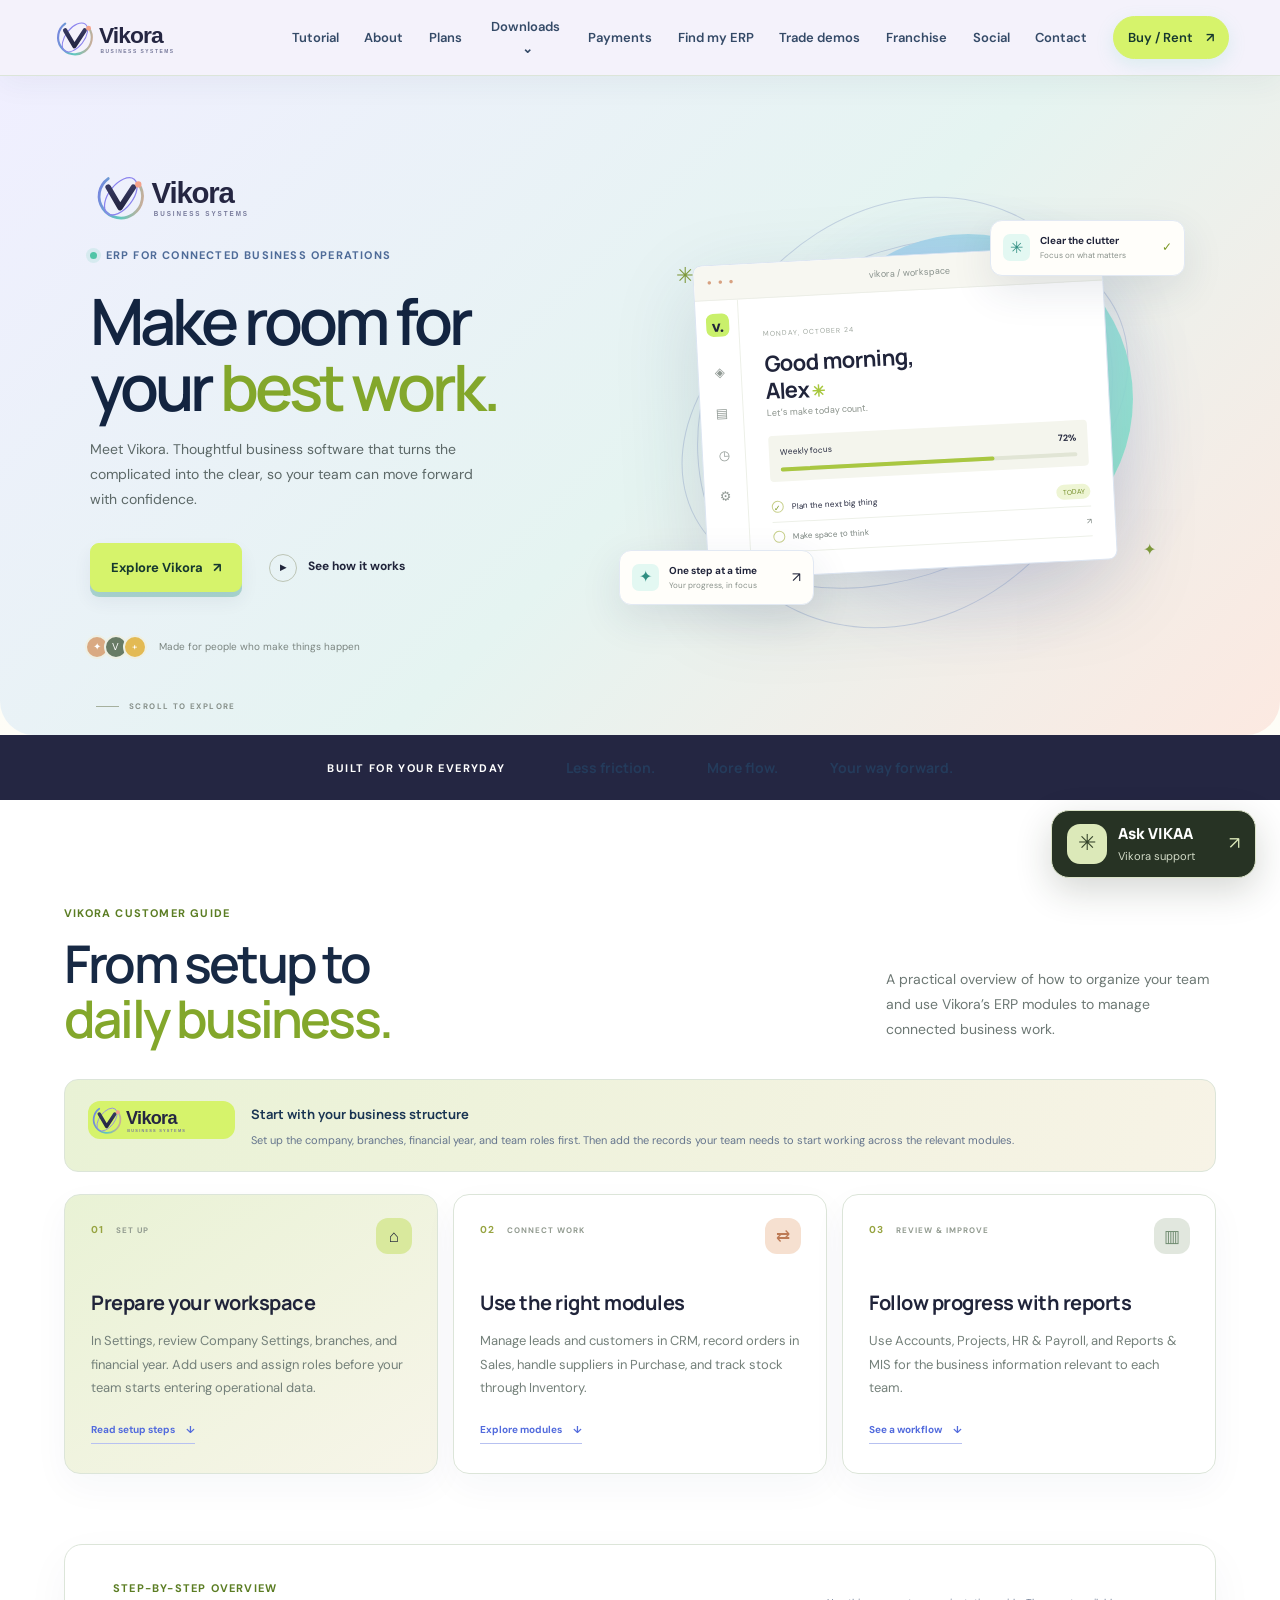
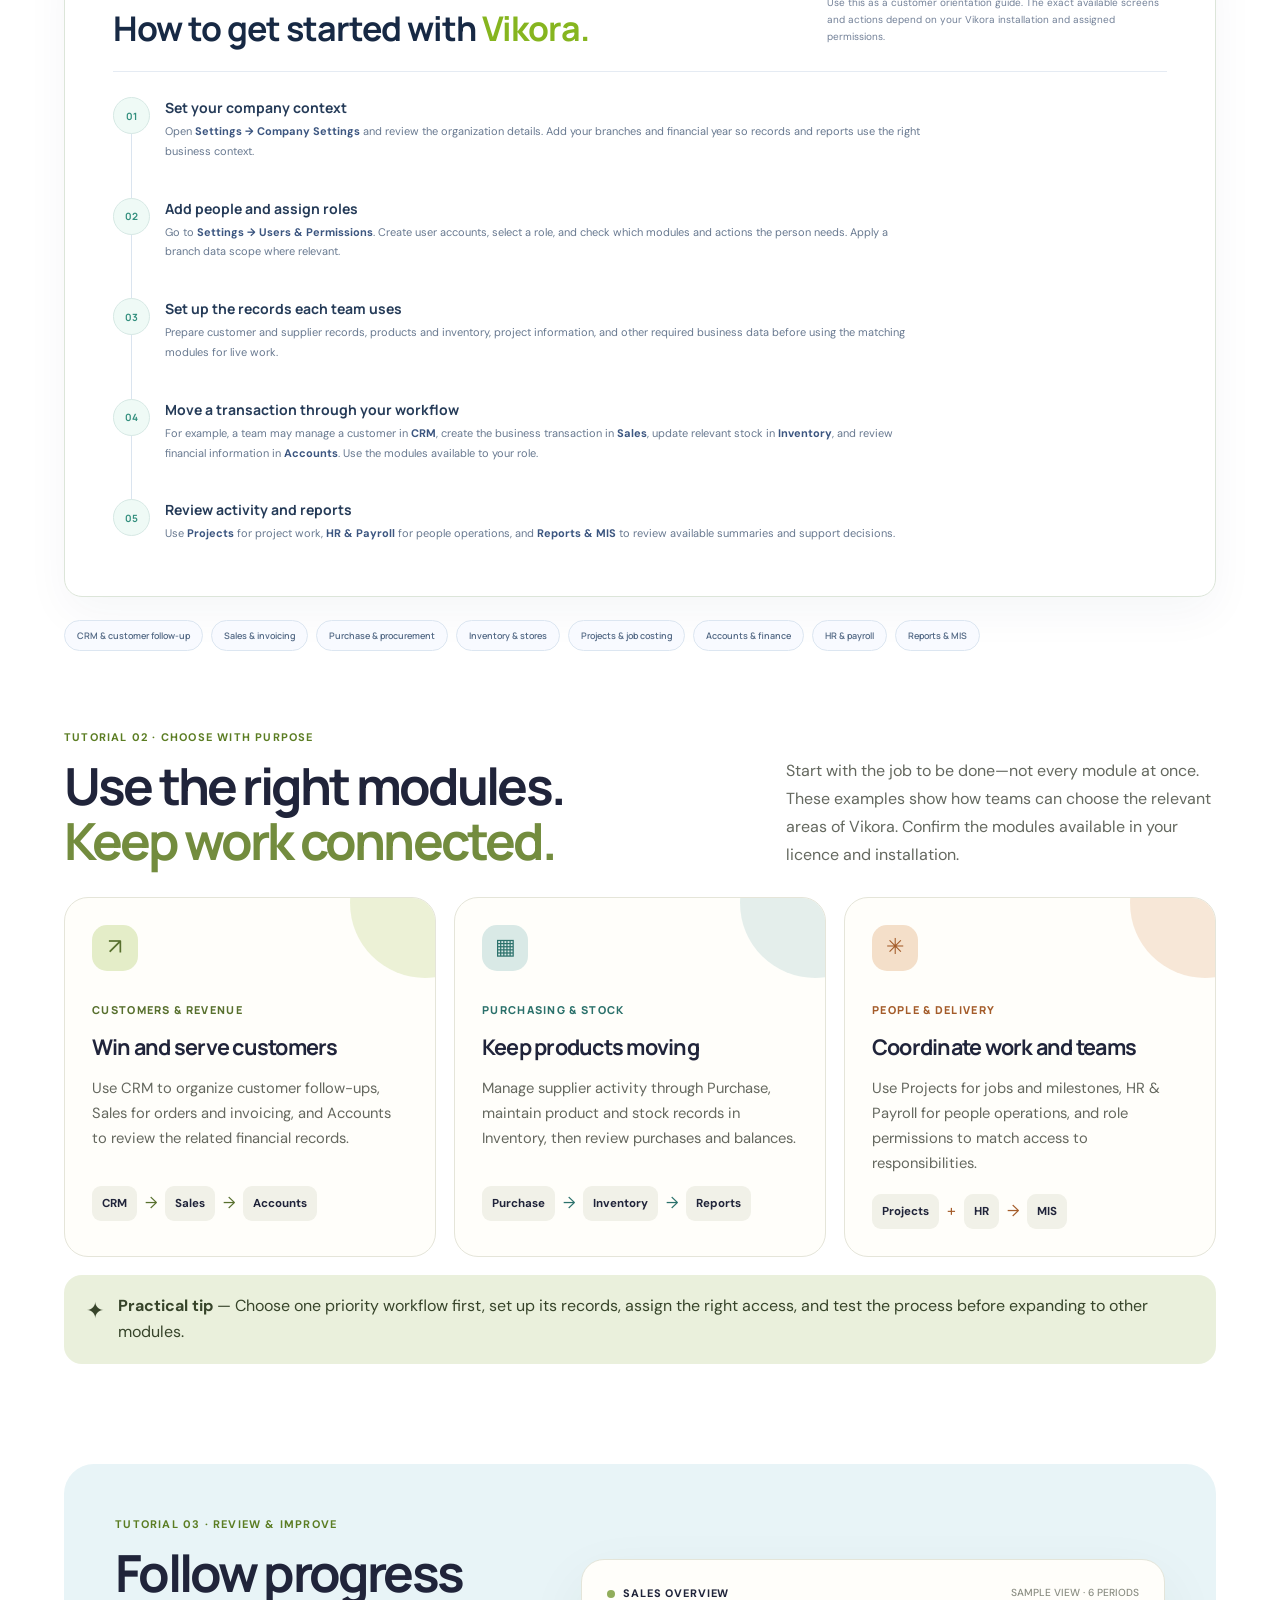
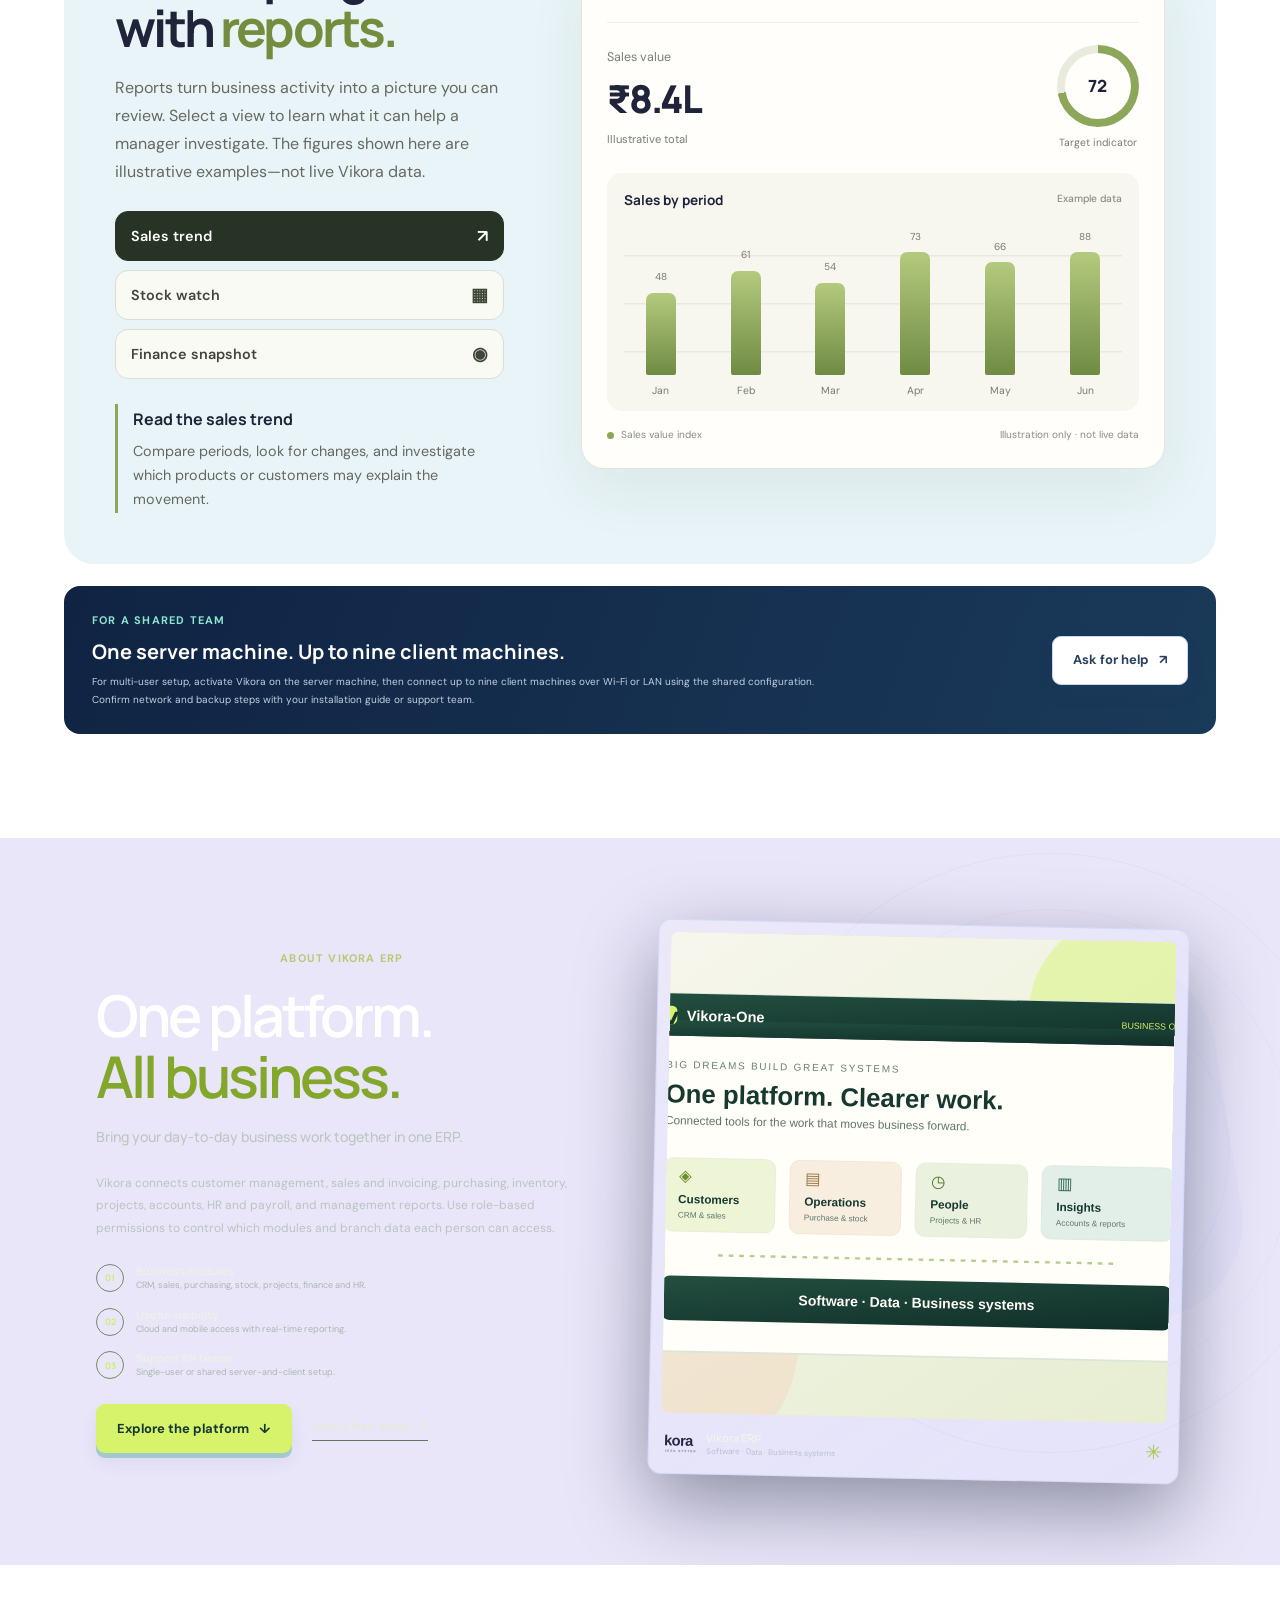
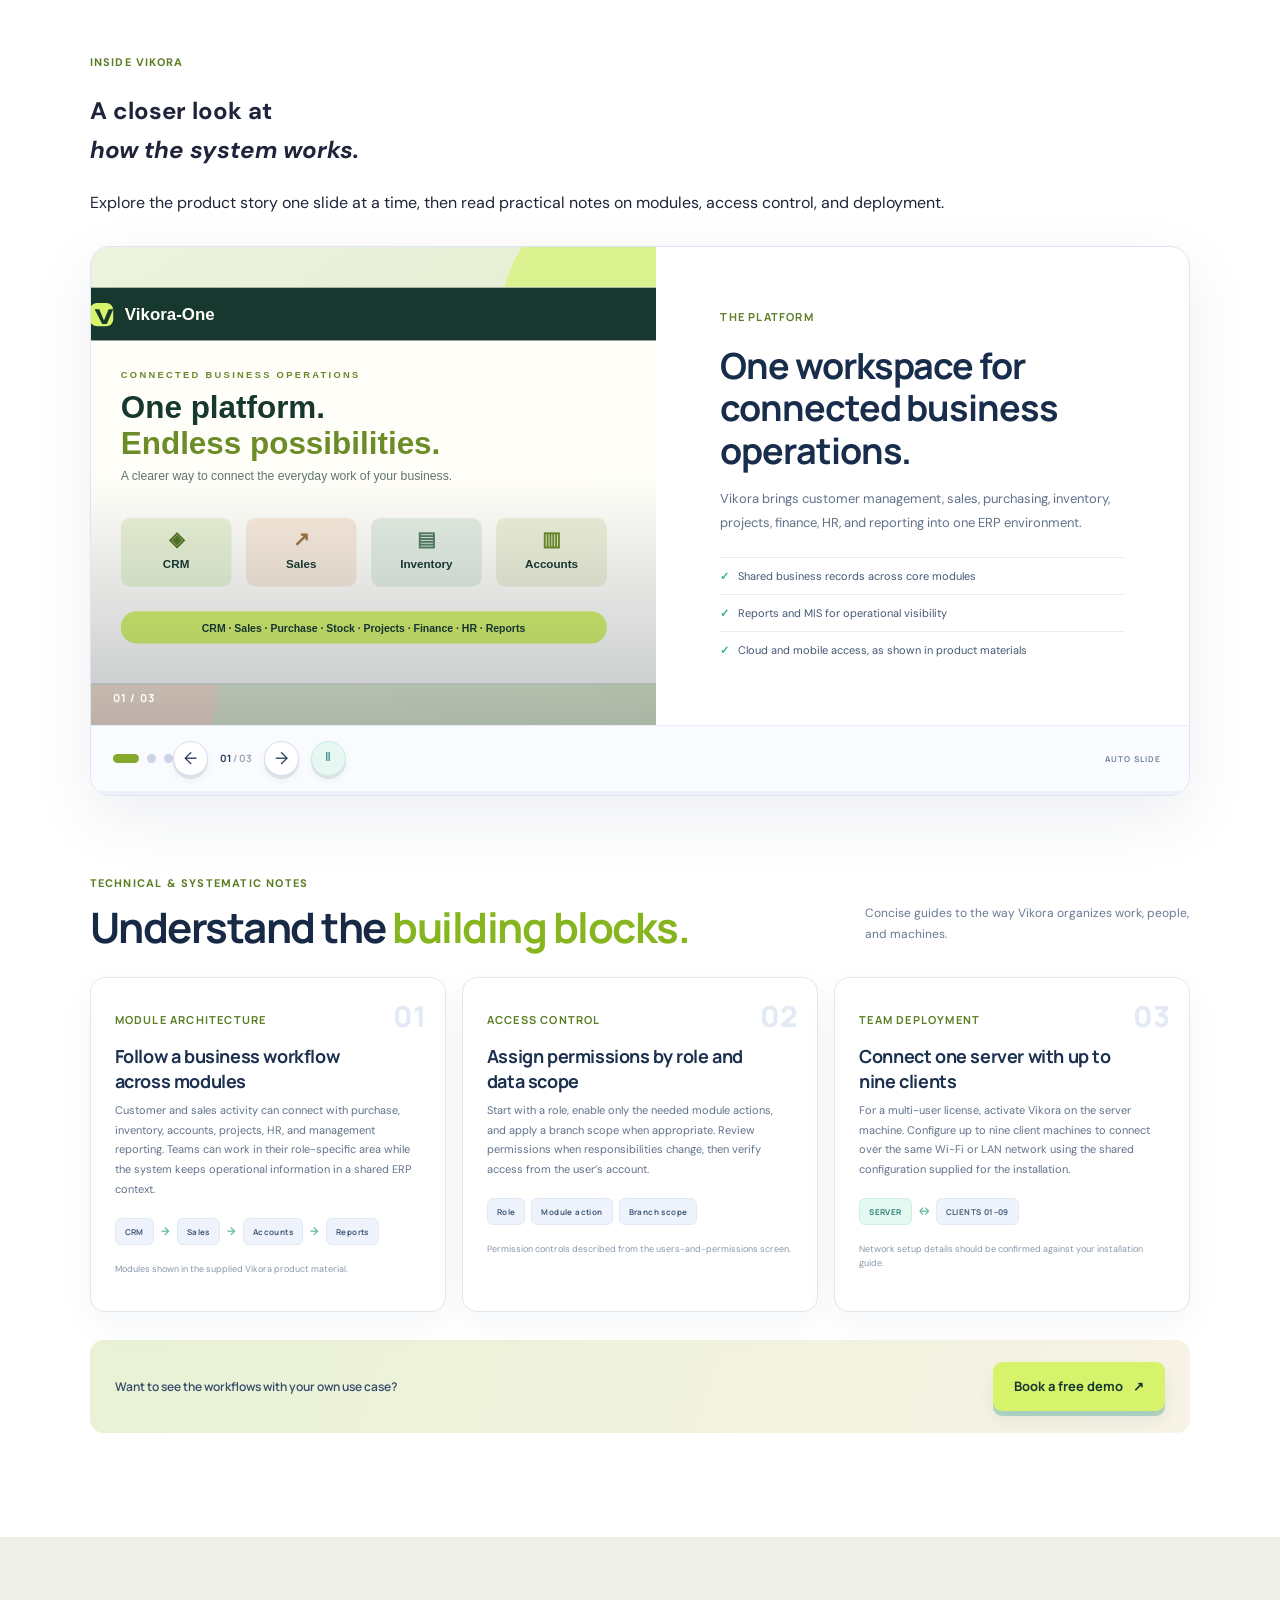
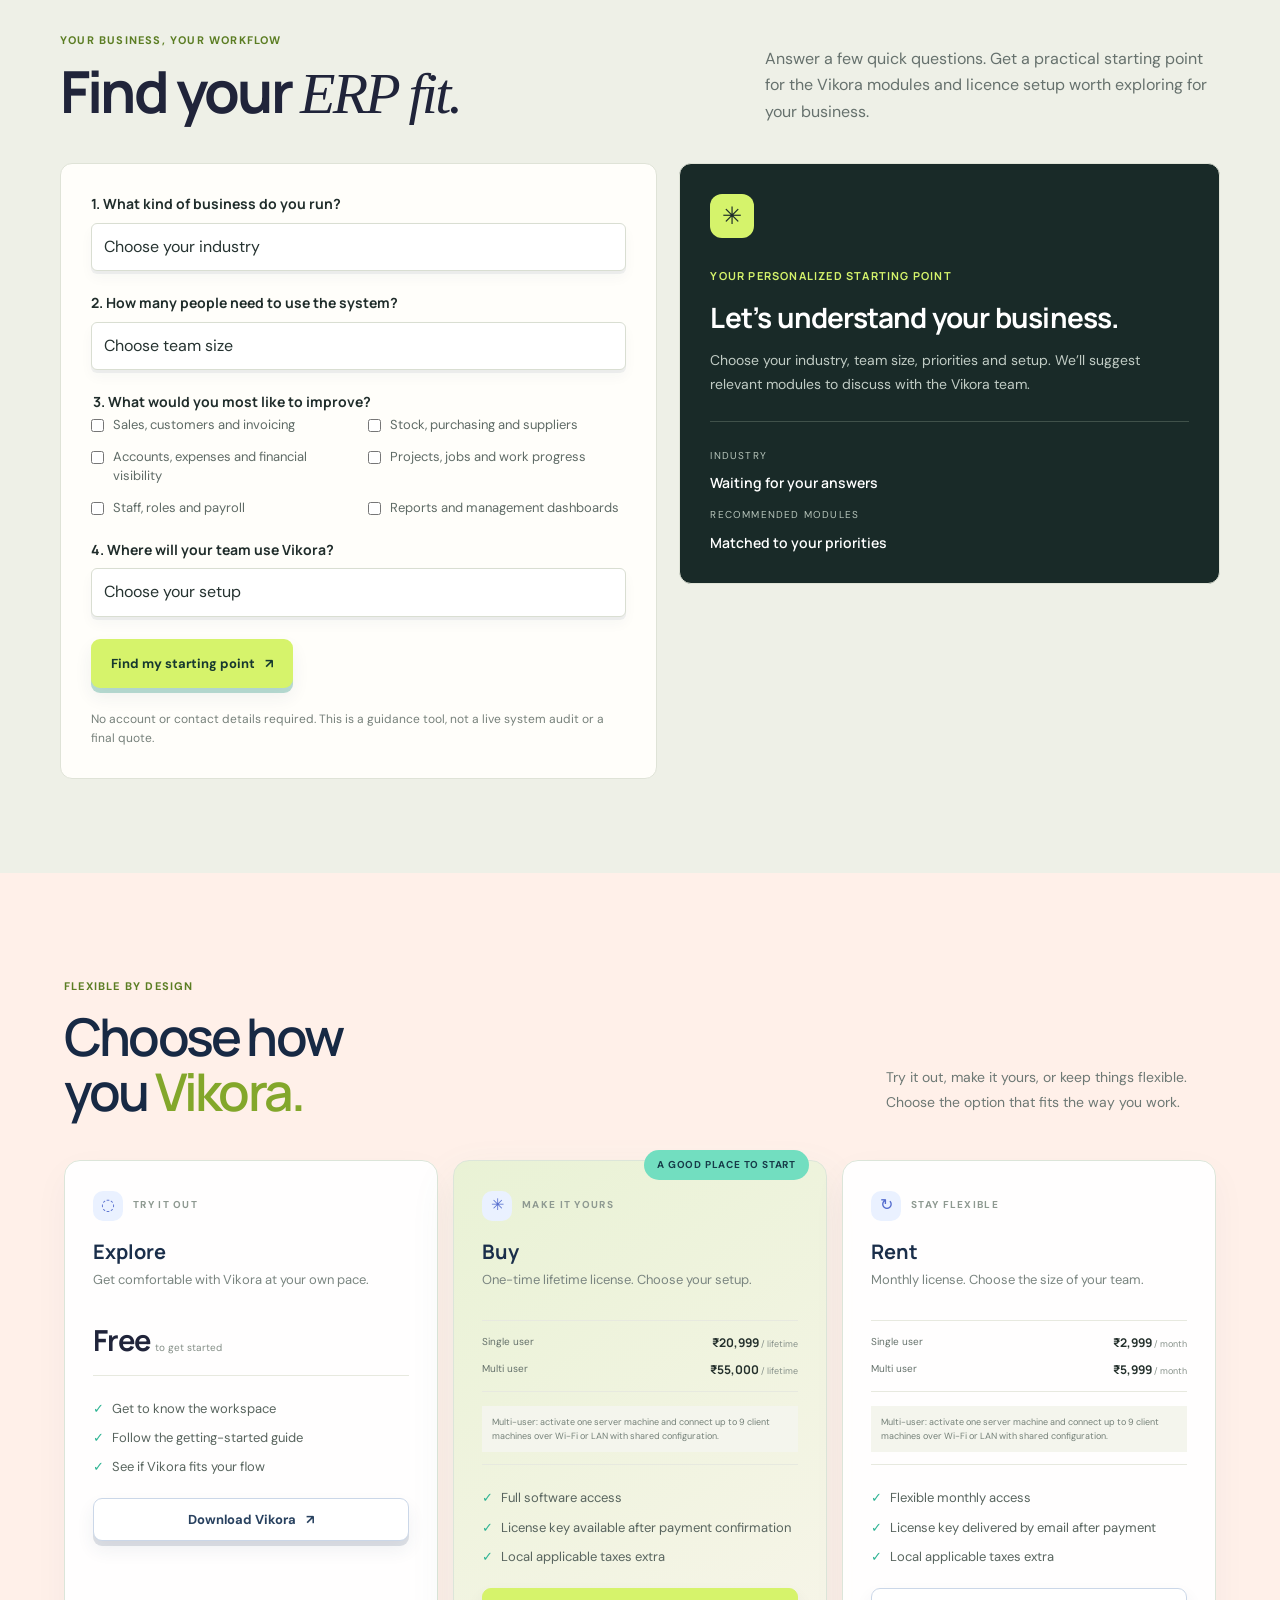
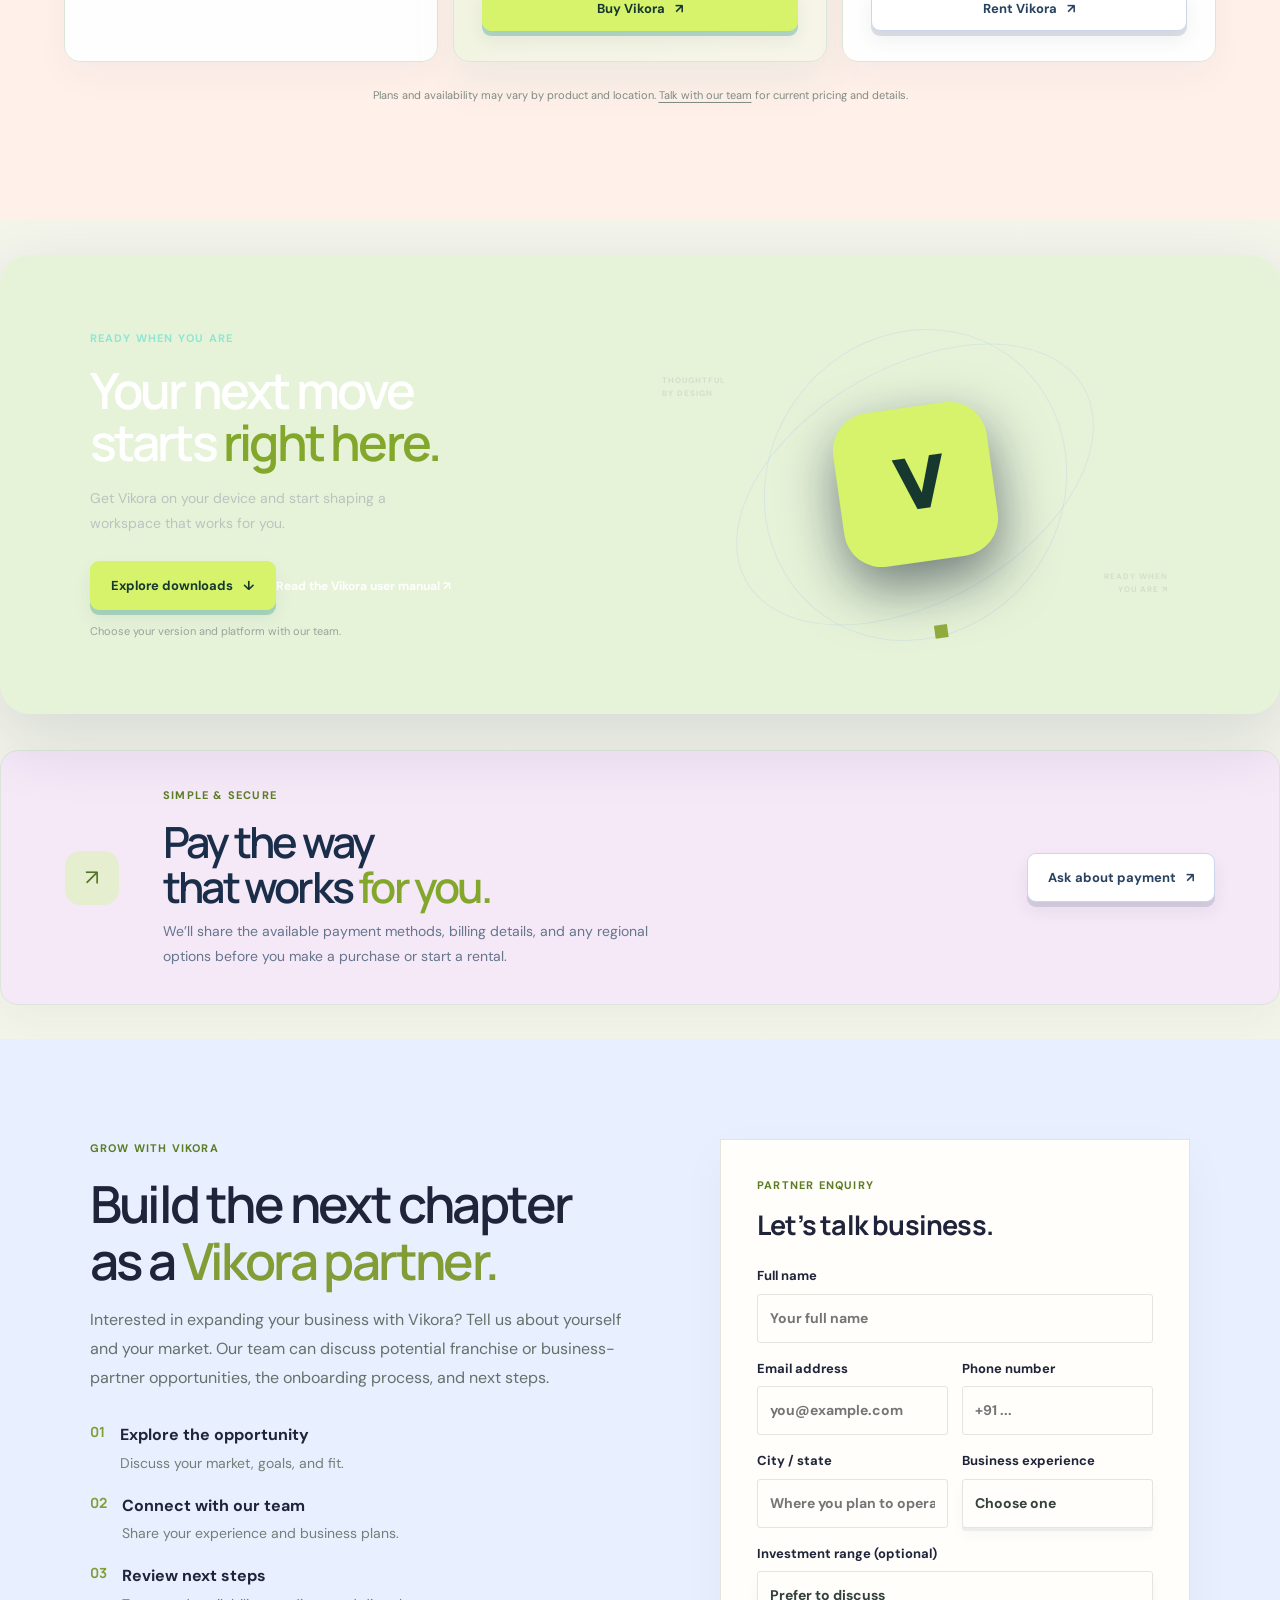
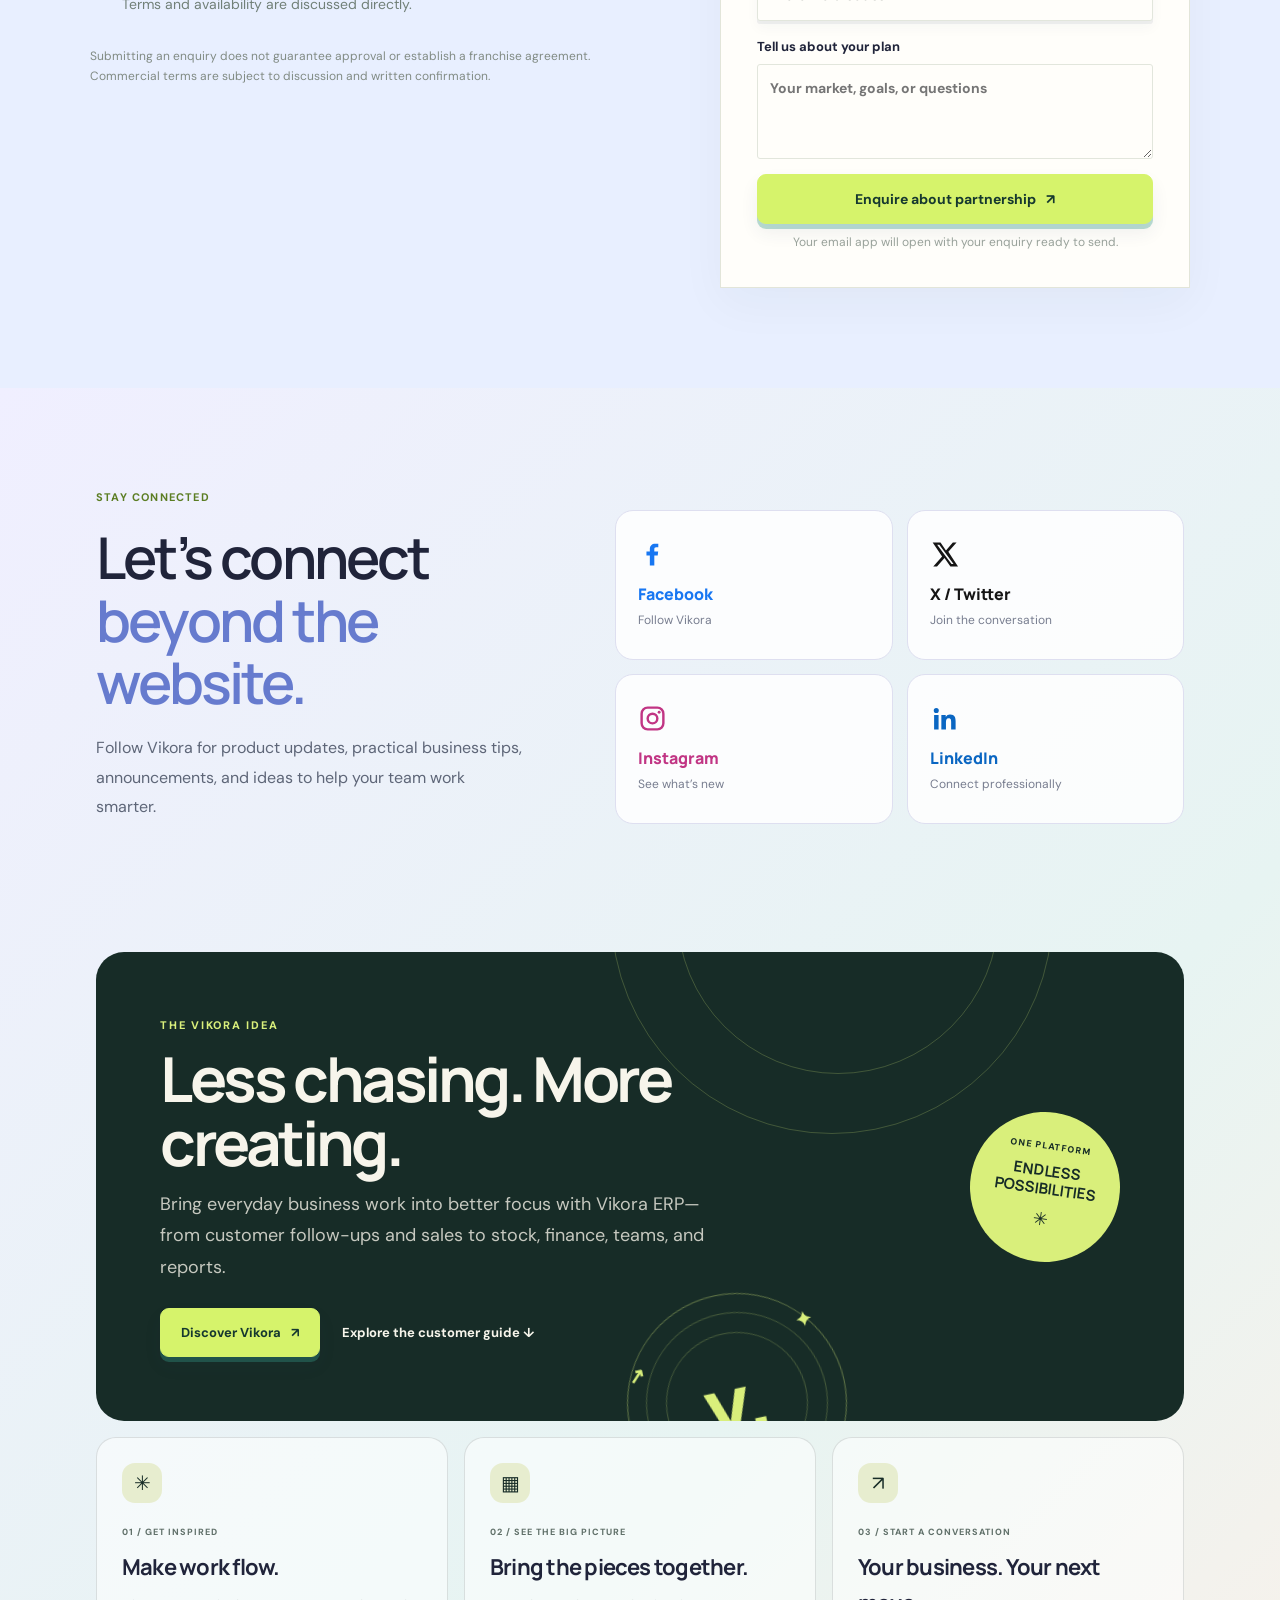
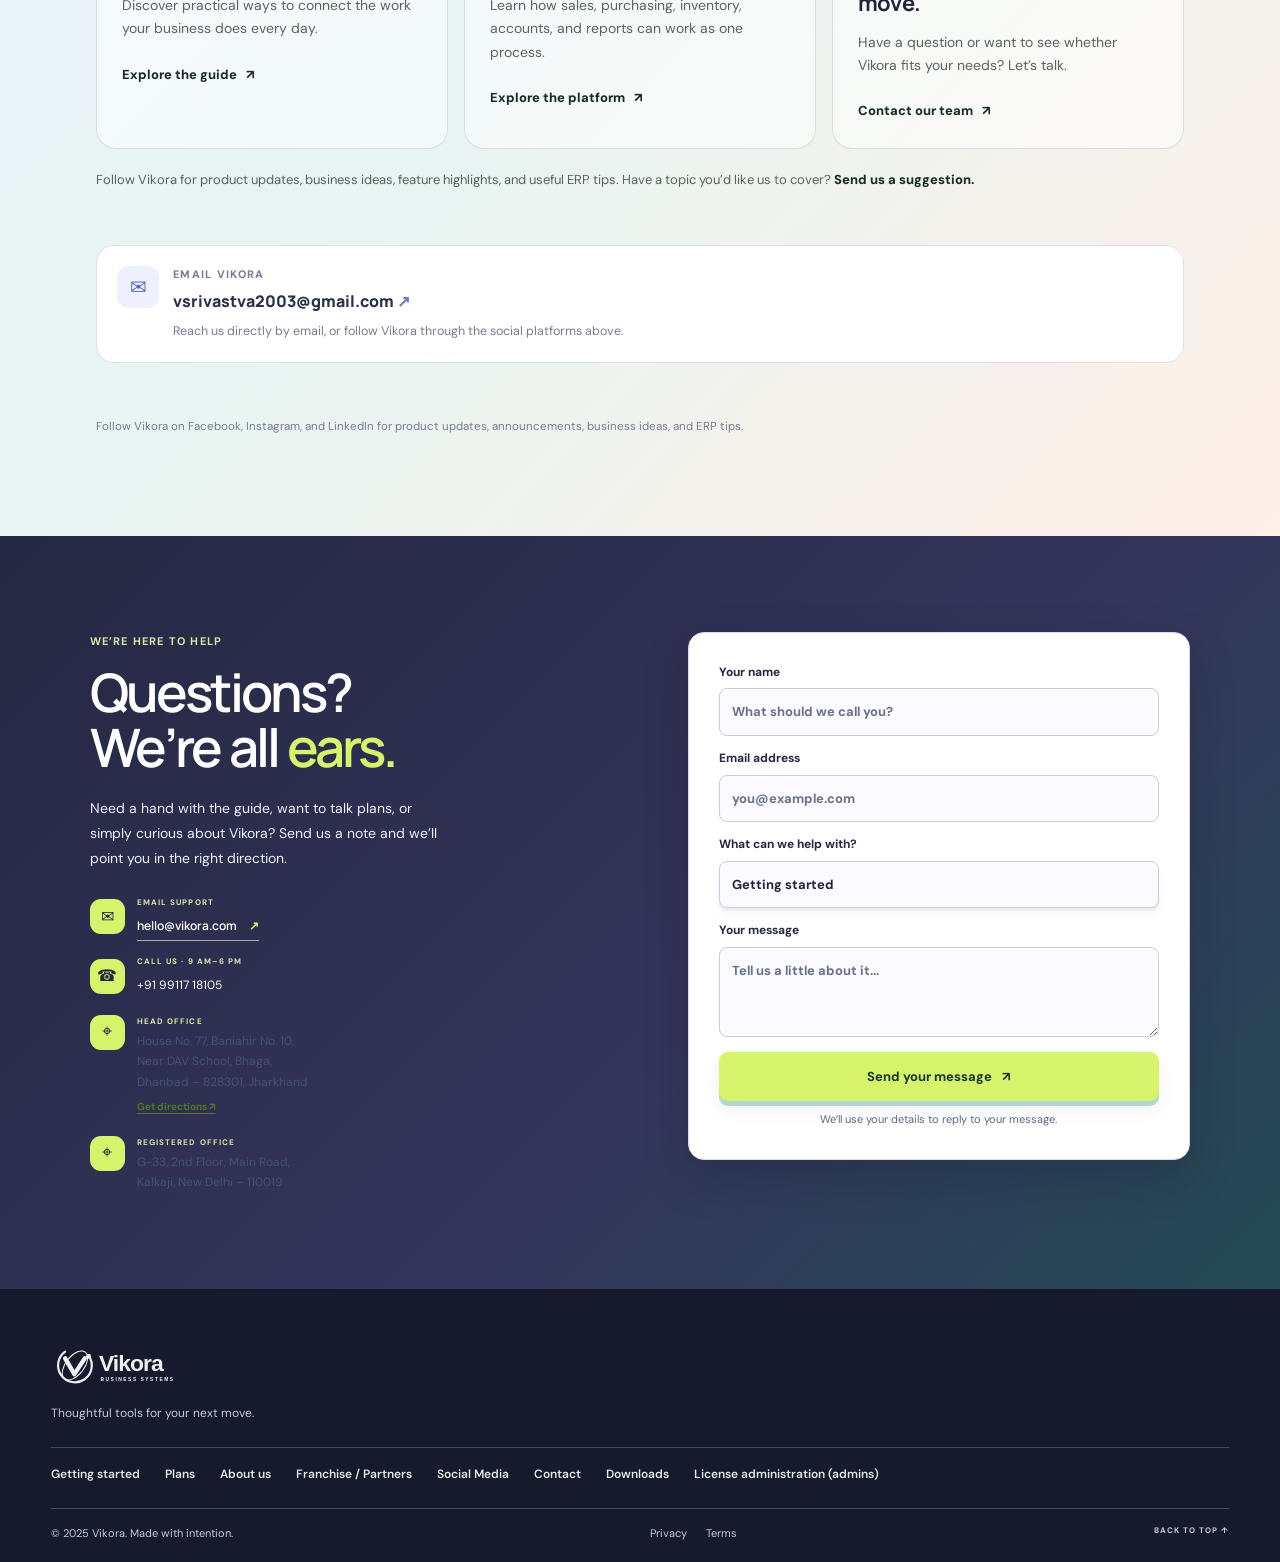
==== commit 1cca268d: "Add official Vikora LinkedIn profile link" ====
--- a/index.html
+++ b/index.html
@@ -204,7 +204,7 @@
         <a class="social-link social-instagram" href="https://www.instagram.com/vikoraone/" target="_blank" rel="noopener noreferrer" aria-label="Vikora on Instagram">
           <svg viewBox="0 0 24 24" role="img" aria-hidden="true"><rect x="3" y="3" width="18" height="18" rx="5" fill="none" stroke="currentColor" stroke-width="2"/><circle cx="12" cy="12" r="4" fill="none" stroke="currentColor" stroke-width="2"/><circle cx="17.5" cy="6.8" r="1.2"/></svg><span>Instagram</span><small>See what’s new</small>
         </a>
-        <a class="social-link social-linkedin" href="https://www.linkedin.com/" target="_blank" rel="noopener noreferrer" aria-label="LinkedIn (add Vikora profile link)">
+        <a class="social-link social-linkedin" href="https://www.linkedin.com/in/vikoraone/" target="_blank" rel="noopener noreferrer" aria-label="Vikora on LinkedIn">
           <svg viewBox="0 0 24 24" role="img" aria-hidden="true"><path d="M5.2 3.3a2.1 2.1 0 1 1 0 4.2 2.1 2.1 0 0 1 0-4.2ZM3.4 9h3.7v12H3.4V9Zm6 0H13v1.6h.1a4 4 0 0 1 3.6-2c3.8 0 4.5 2.5 4.5 5.7V21h-3.7v-5.9c0-1.4 0-3.3-2-3.3s-2.3 1.6-2.3 3.2V21H9.4V9Z"/></svg><span>LinkedIn</span><small>Connect professionally</small>
         </a>
       </div>
@@ -226,7 +226,7 @@
         </div>
         <p class="social-promo-note">Follow Vikora for product updates, business ideas, feature highlights, and useful ERP tips. Have a topic you’d like us to cover? <a href="#contact">Send us a suggestion.</a></p>
       </div>
-      <div class="social-email-contact"><span class="social-email-icon" aria-hidden="true">✉</span><div><small>EMAIL VIKORA</small><a href="mailto:vsrivastva2003@gmail.com">vsrivastva2003@gmail.com <span aria-hidden="true">↗</span></a><p>Reach us directly by email, or follow Vikora through the social platforms above.</p></div></div><p class="social-profile-note">Follow Vikora on Facebook and Instagram for product updates, announcements, business ideas, and ERP tips.</p>
+      <div class="social-email-contact"><span class="social-email-icon" aria-hidden="true">✉</span><div><small>EMAIL VIKORA</small><a href="mailto:vsrivastva2003@gmail.com">vsrivastva2003@gmail.com <span aria-hidden="true">↗</span></a><p>Reach us directly by email, or follow Vikora through the social platforms above.</p></div></div><p class="social-profile-note">Follow Vikora on Facebook, Instagram, and LinkedIn for product updates, announcements, business ideas, and ERP tips.</p>
     </section>
 
     <section class="contact-section" id="contact"><div class="contact-copy"><div class="eyebrow">WE’RE HERE TO HELP</div><h2>Questions?<br>We’re all <em>ears.</em></h2><p>Need a hand with the guide, want to talk plans, or simply curious about Vikora? Send us a note and we’ll point you in the right direction.</p><div class="contact-methods"><div class="contact-method"><span class="method-icon">✉</span><div><small>EMAIL SUPPORT</small><a class="contact-email" href="mailto:hello@vikora.com">hello@vikora.com <span>↗</span></a></div></div><div class="contact-method"><span class="method-icon">☎</span><div><small>CALL US · 9 AM–6 PM</small><a class="contact-phone-number" href="tel:+919911718105">+91 99117 18105</a></div></div><div class="contact-method office-address"><span class="method-icon">⌖</span><div><small>HEAD OFFICE</small><address>House No. 77, Baniahir No. 10,<br>Near DAV School, Bhaga,<br>Dhanbad – 828301, Jharkhand</address><a class="directions-link" href="https://www.google.com/maps/search/?api=1&amp;query=House+No.+77%2C+Baniahir+No.+10%2C+Near+DAV+School%2C+Bhaga%2C+Dhanbad+828301%2C+Jharkhand" target="_blank" rel="noopener noreferrer">Get directions ↗</a></div></div><div class="contact-method office-address"><span class="method-icon">⌖</span><div><small>REGISTERED OFFICE</small><address>G-33, 2nd Floor, Main Road,<br>Kalkaji, New Delhi – 110019</address></div></div></div></div><form class="contact-form" id="contact-form"><label>Your name<input name="name" placeholder="What should we call you?" required></label><label>Email address<input name="email" type="email" placeholder="you@example.com" required></label><label>What can we help with?<select name="topic"><option>Getting started</option><option>Buying Vikora</option><option>Renting Vikora</option><option>Downloads</option><option>Book a free demo</option><option>Payment options</option><option>Something else</option></select></label><label>Your message<textarea name="message" placeholder="Tell us a little about it..." rows="3" required></textarea></label><button class="button button-lime" type="submit">Send your message <span>↗</span></button><p class="form-note" id="form-note">We’ll use your details to reply to your message.</p></form></section>
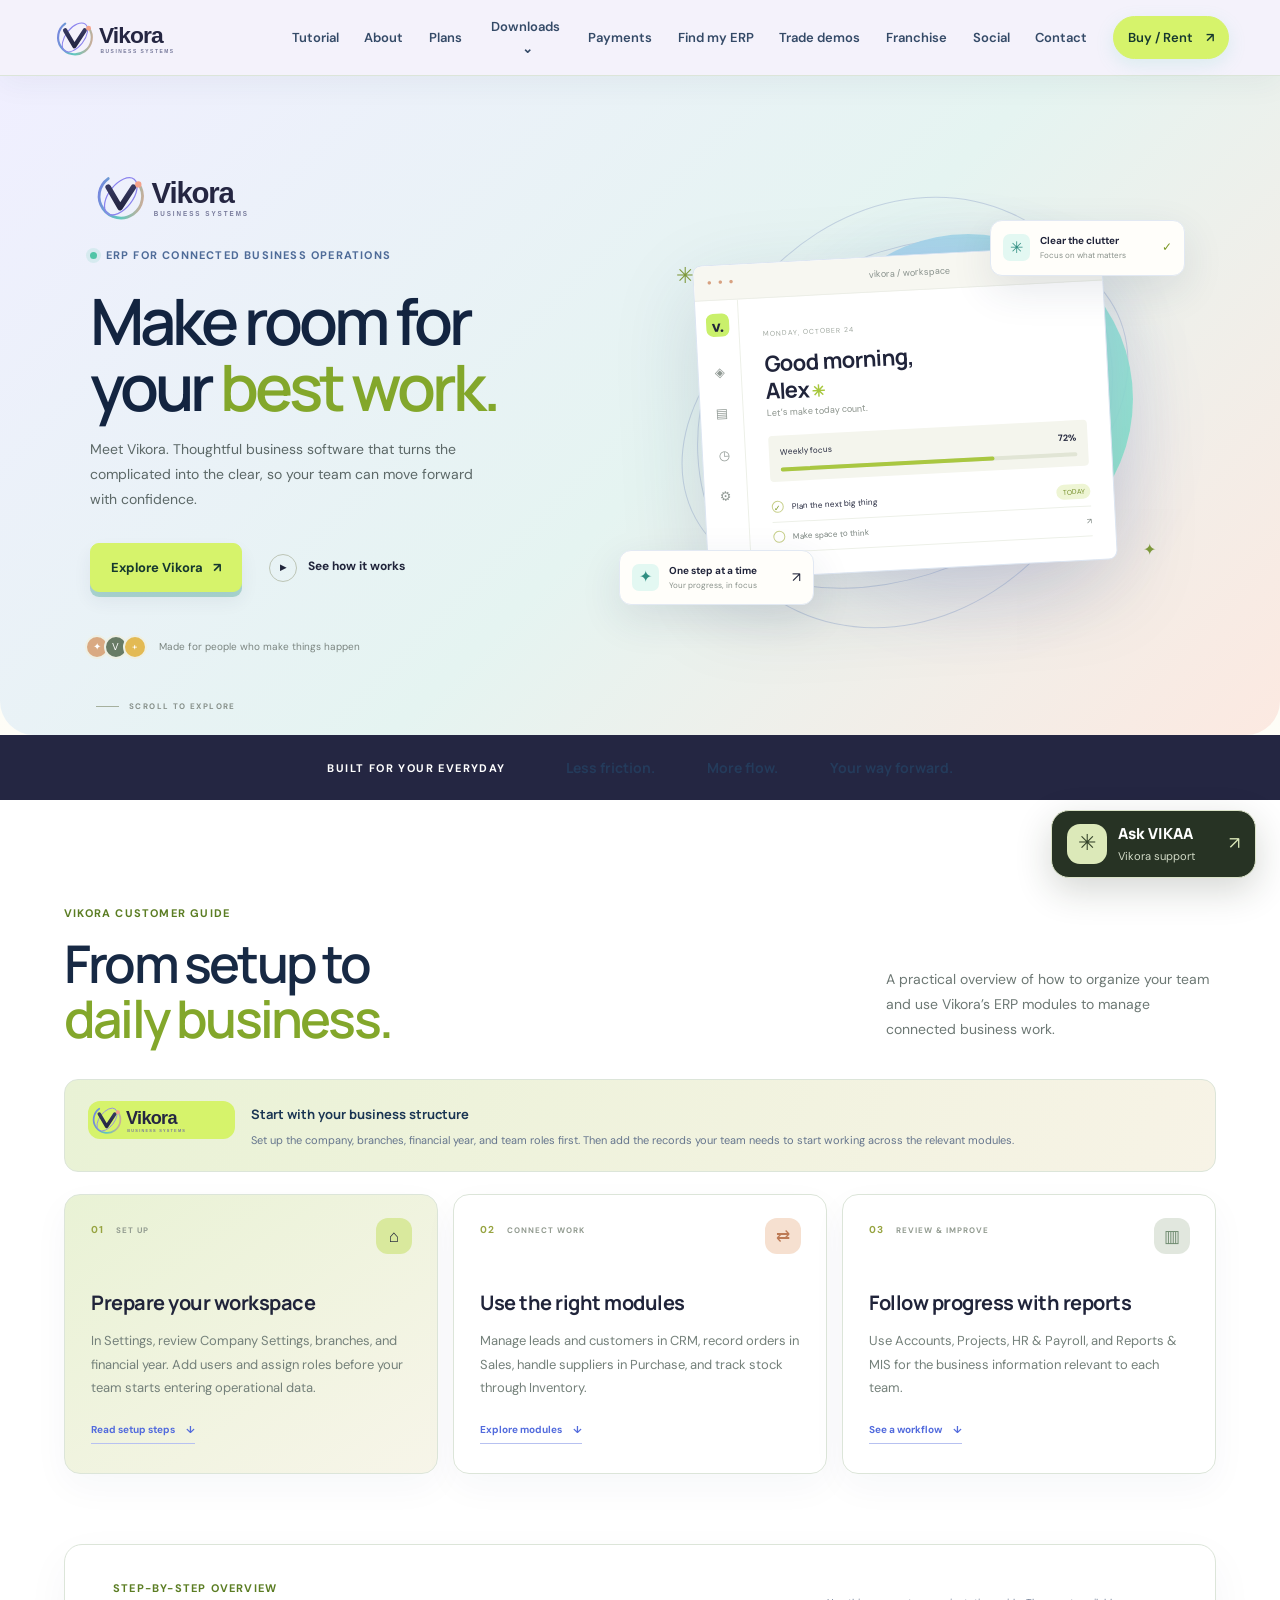
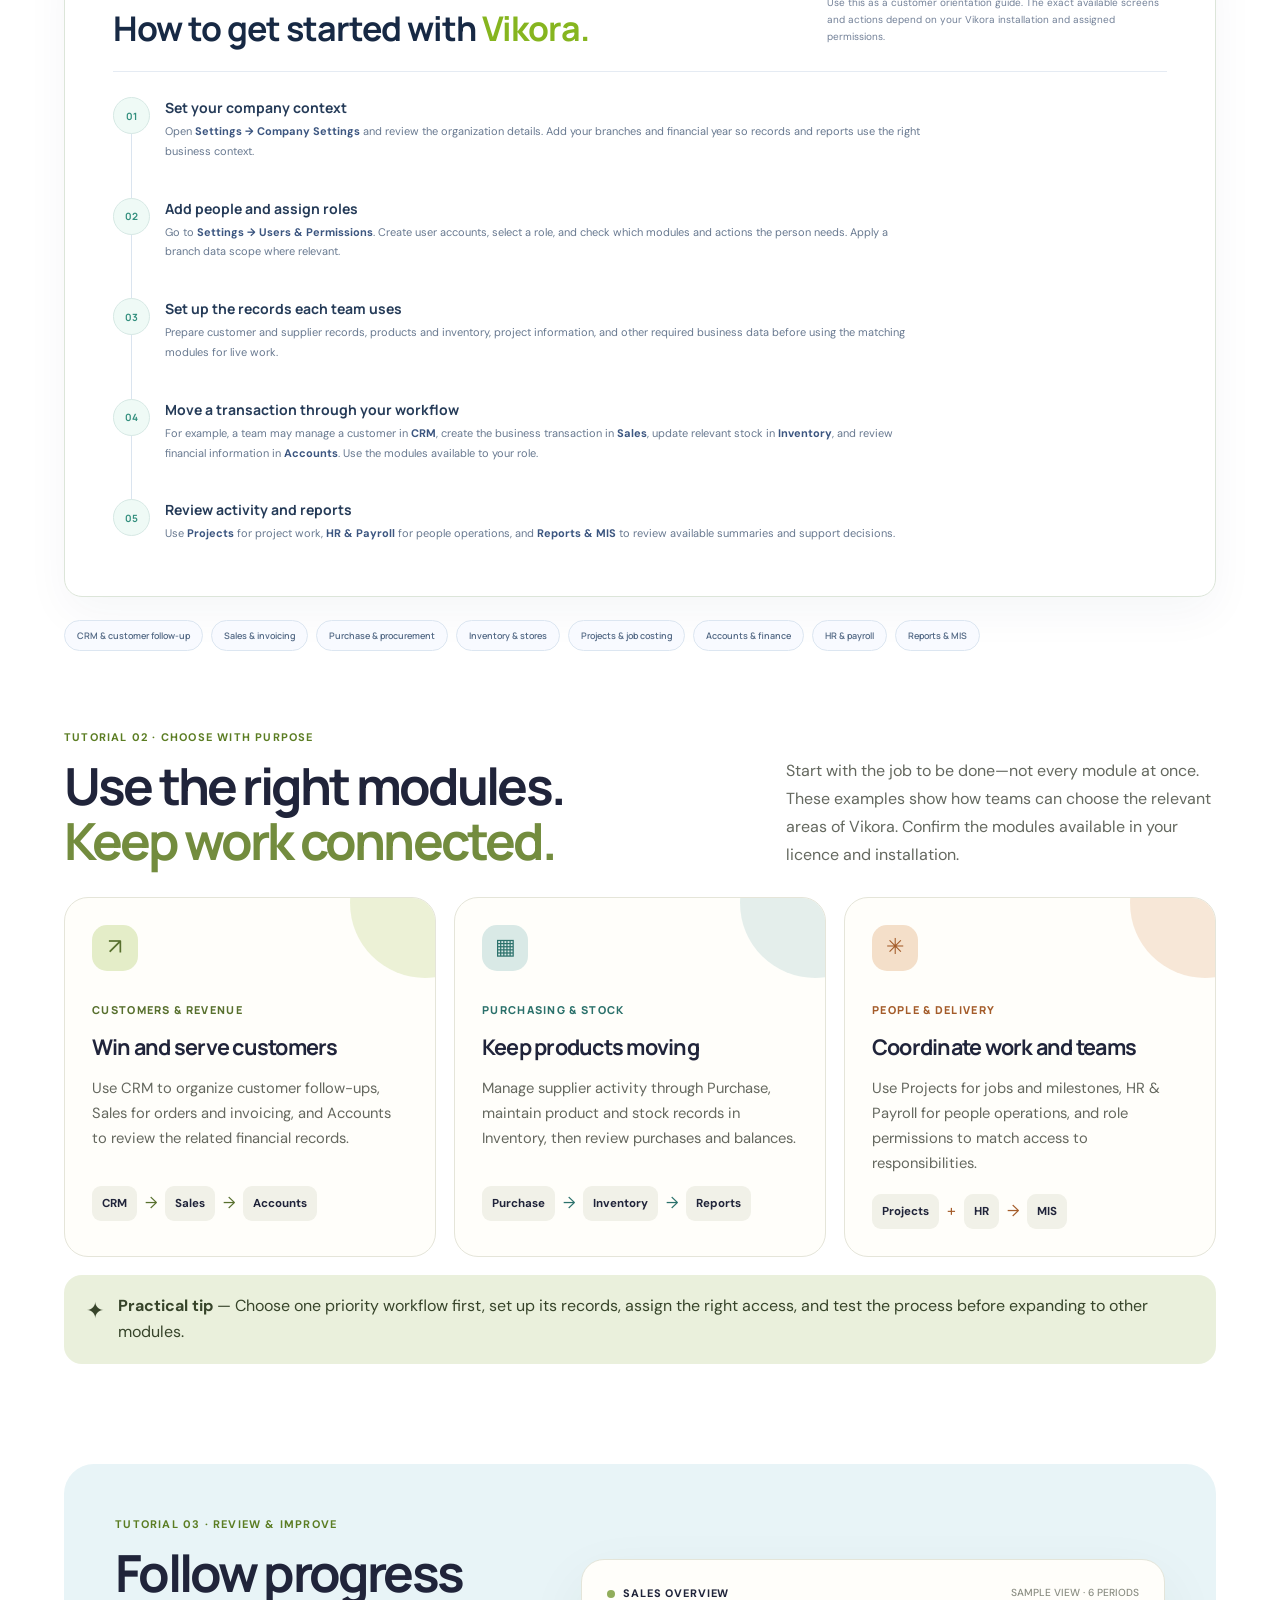
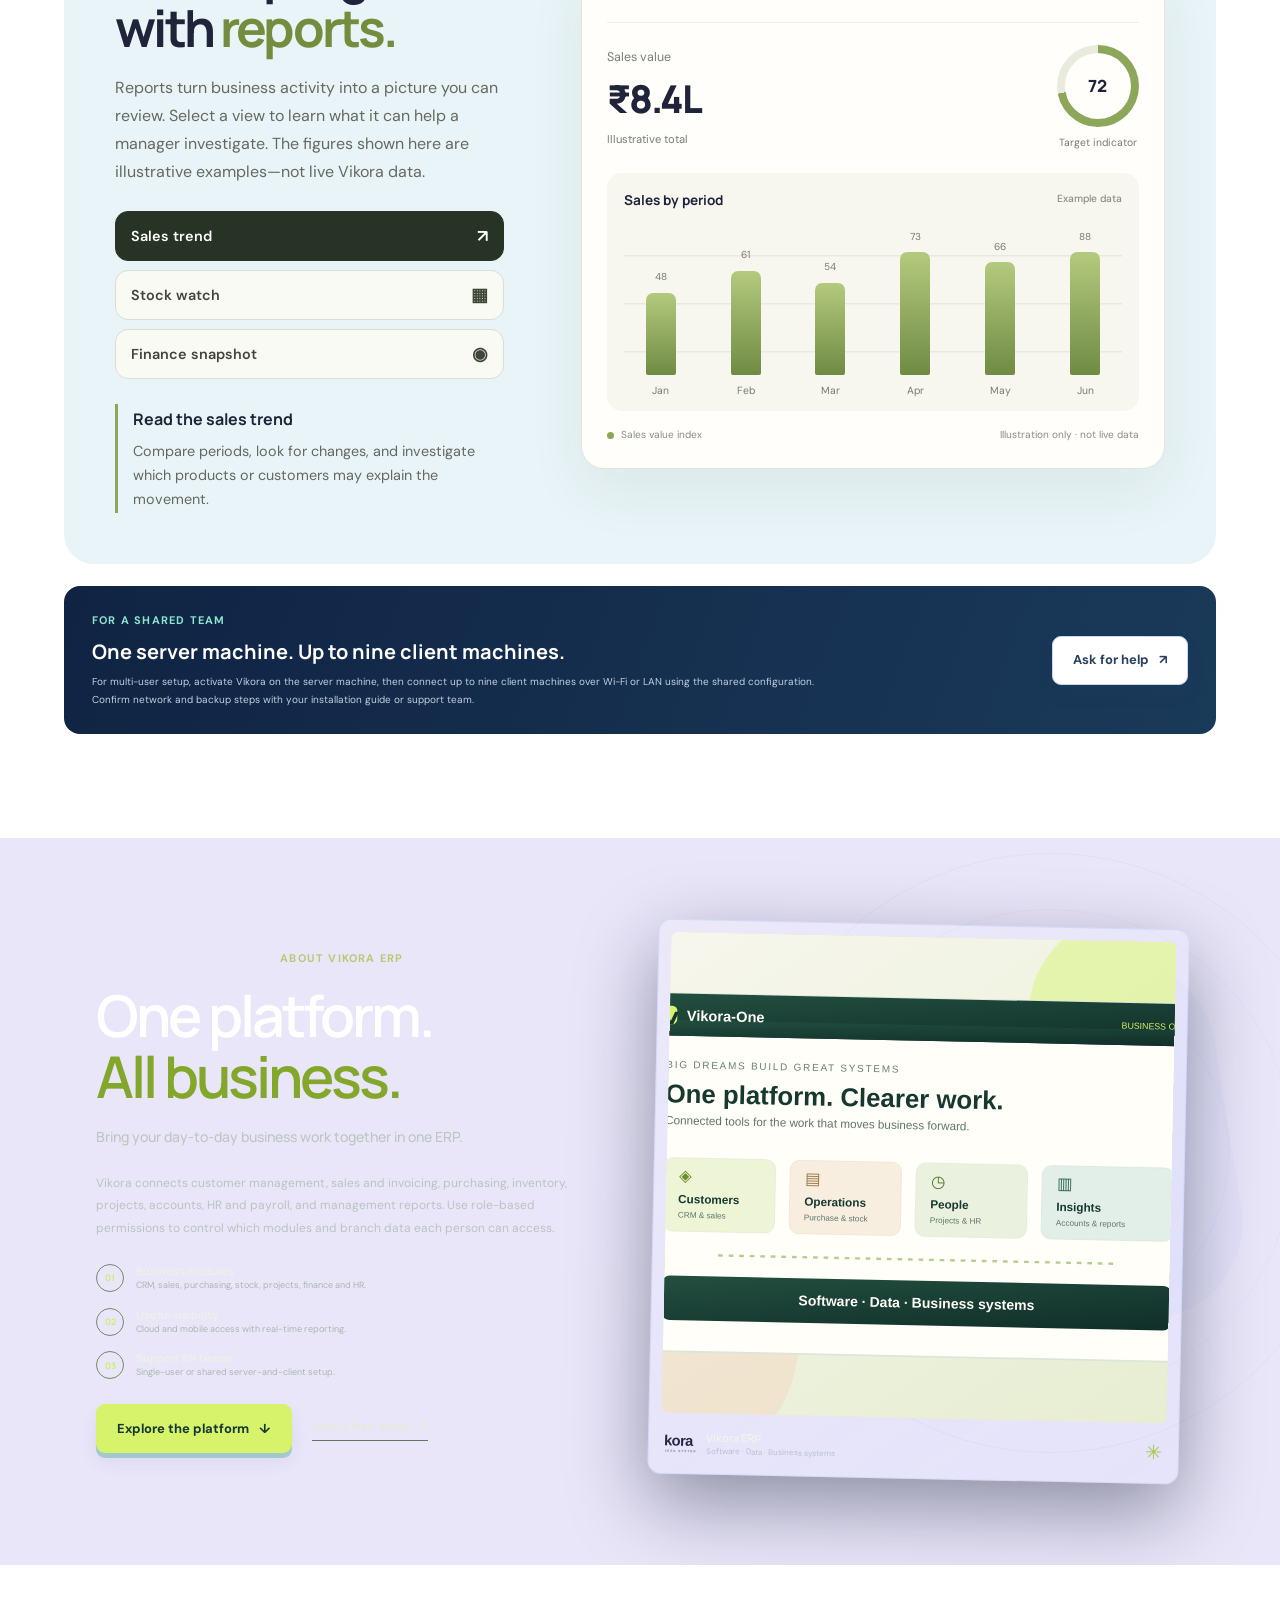
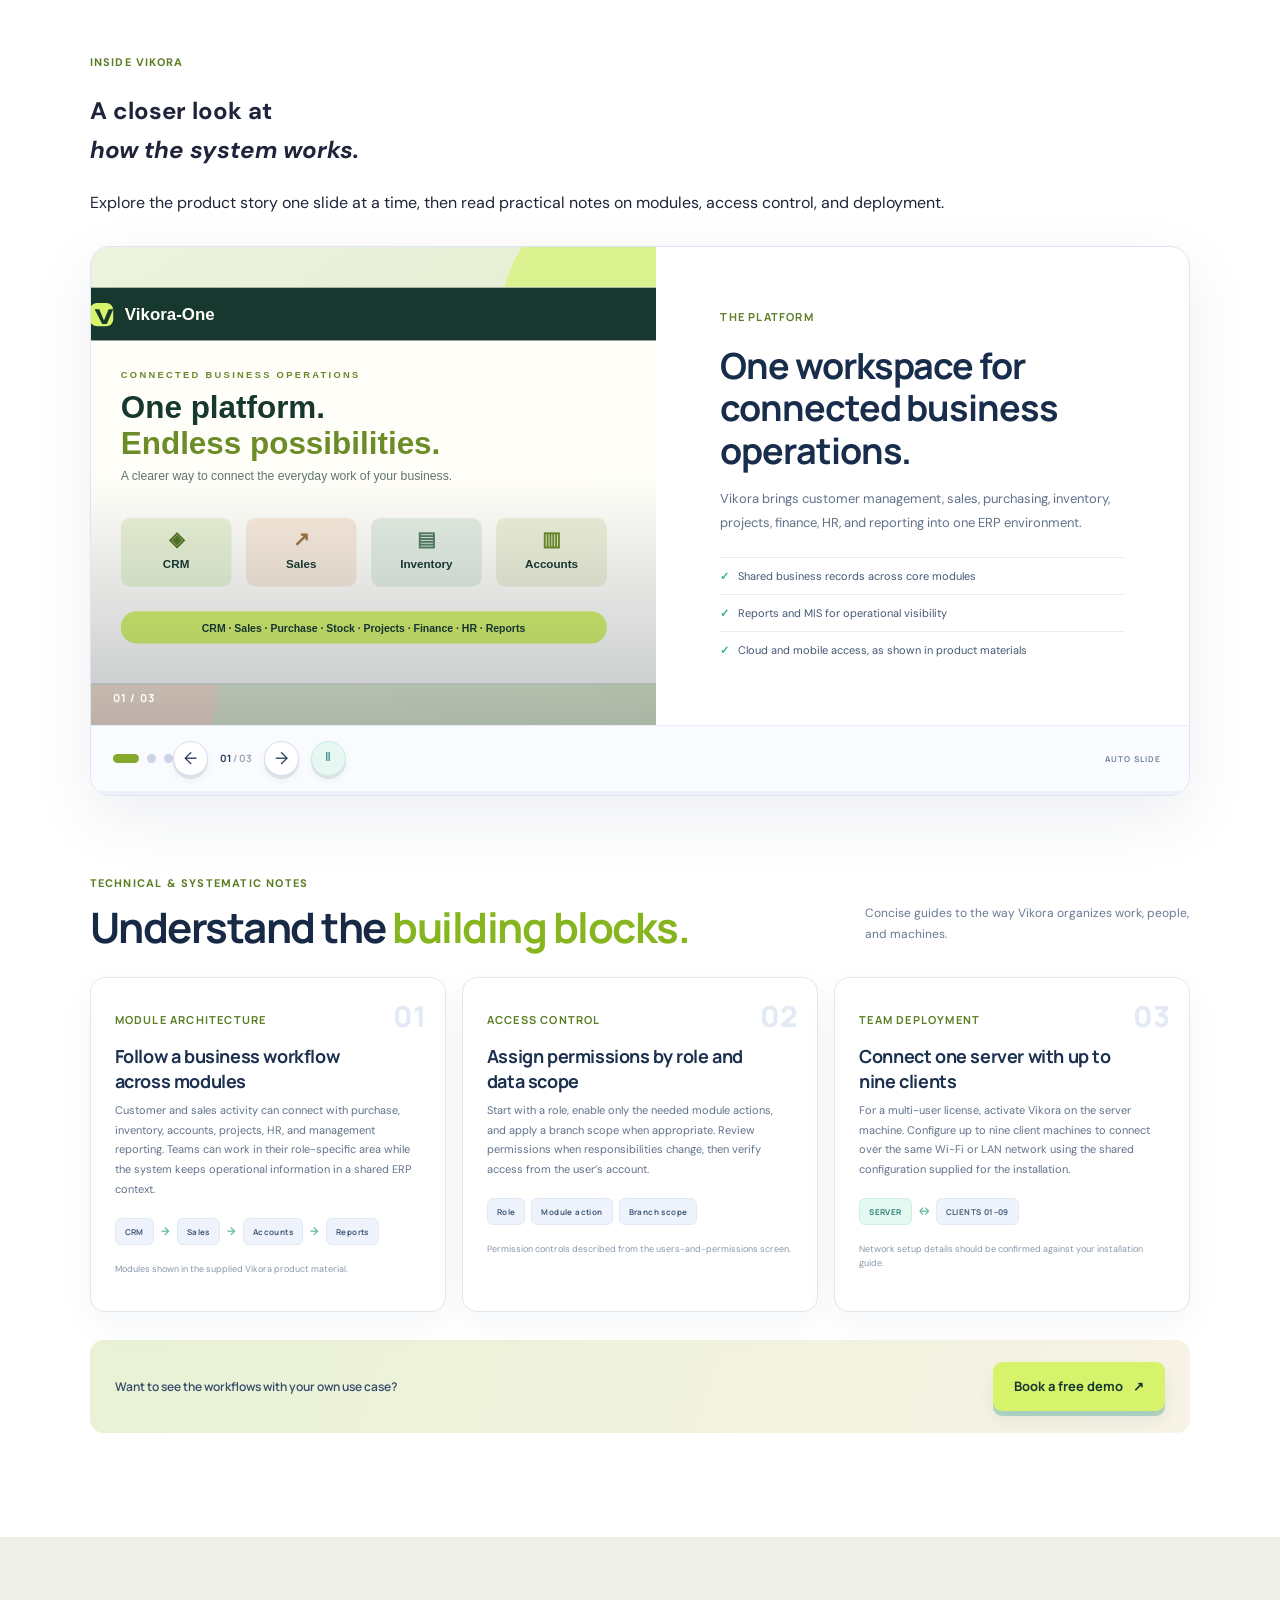
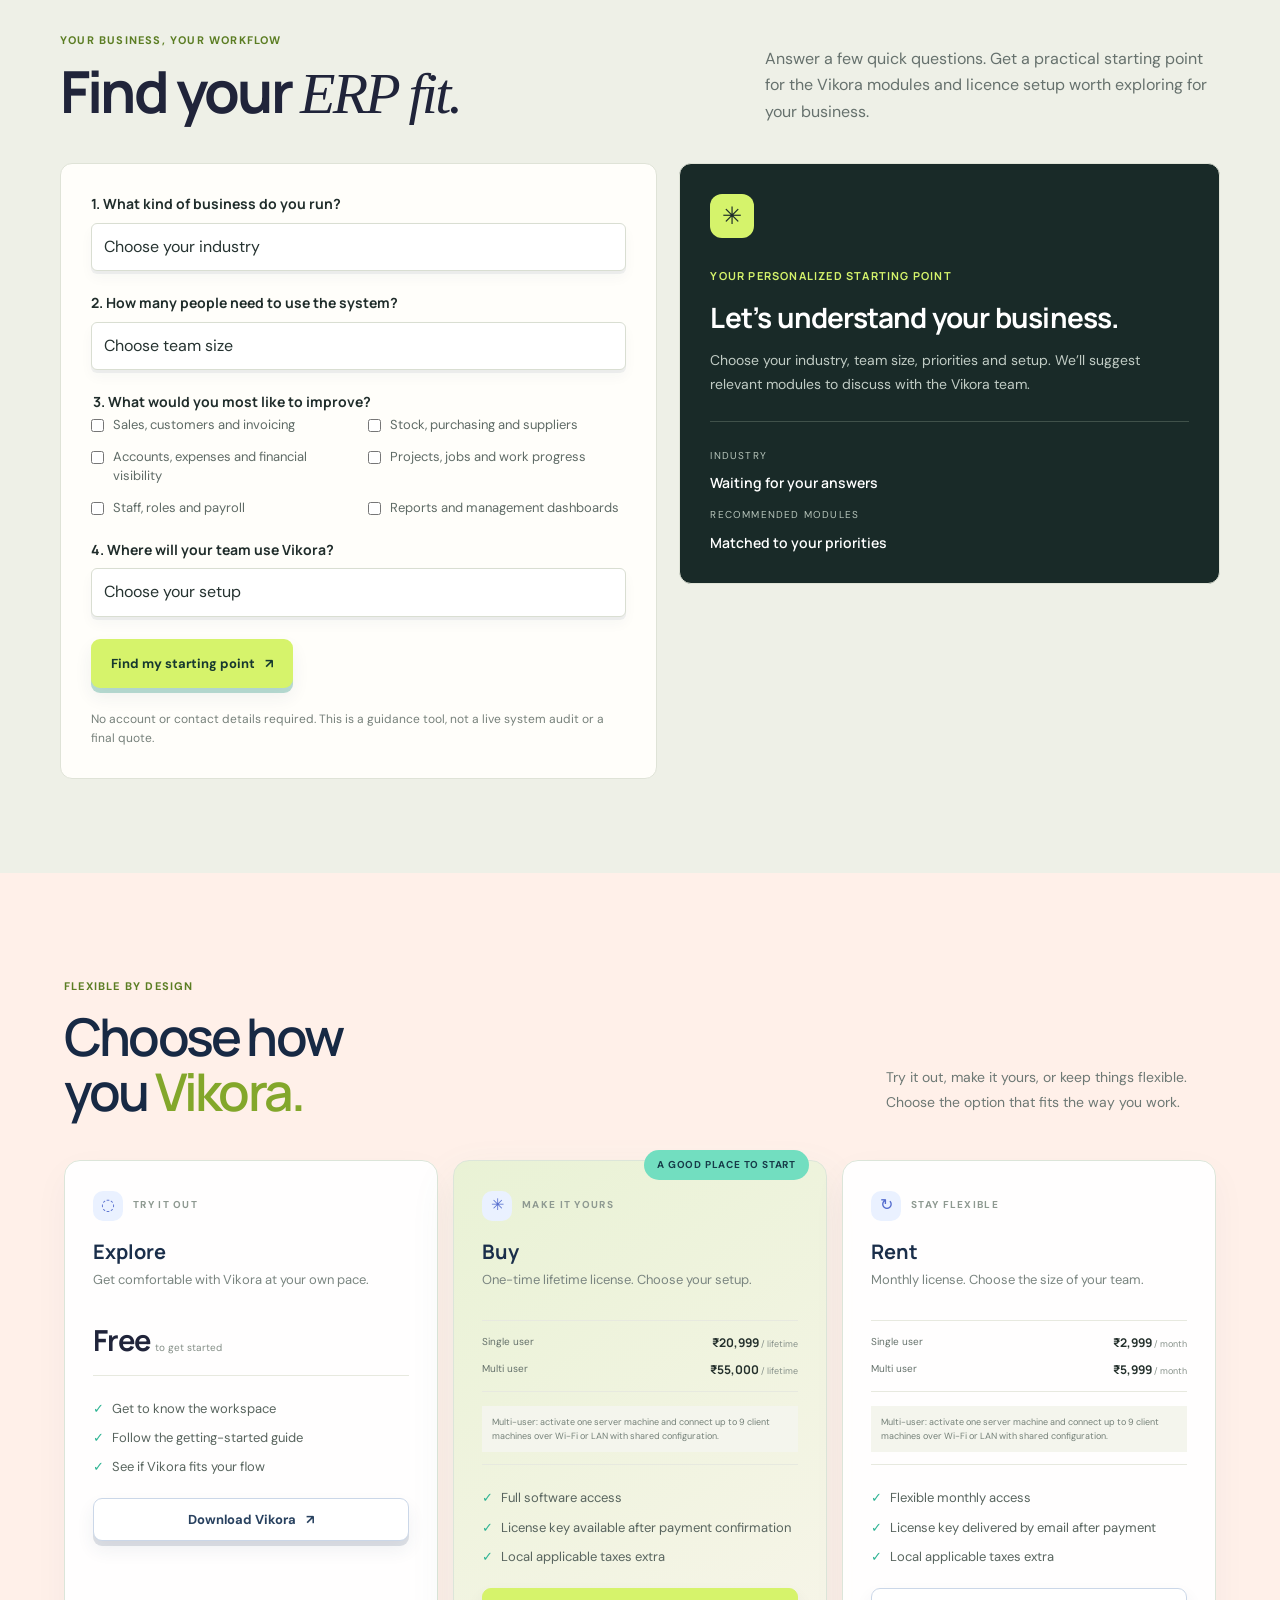
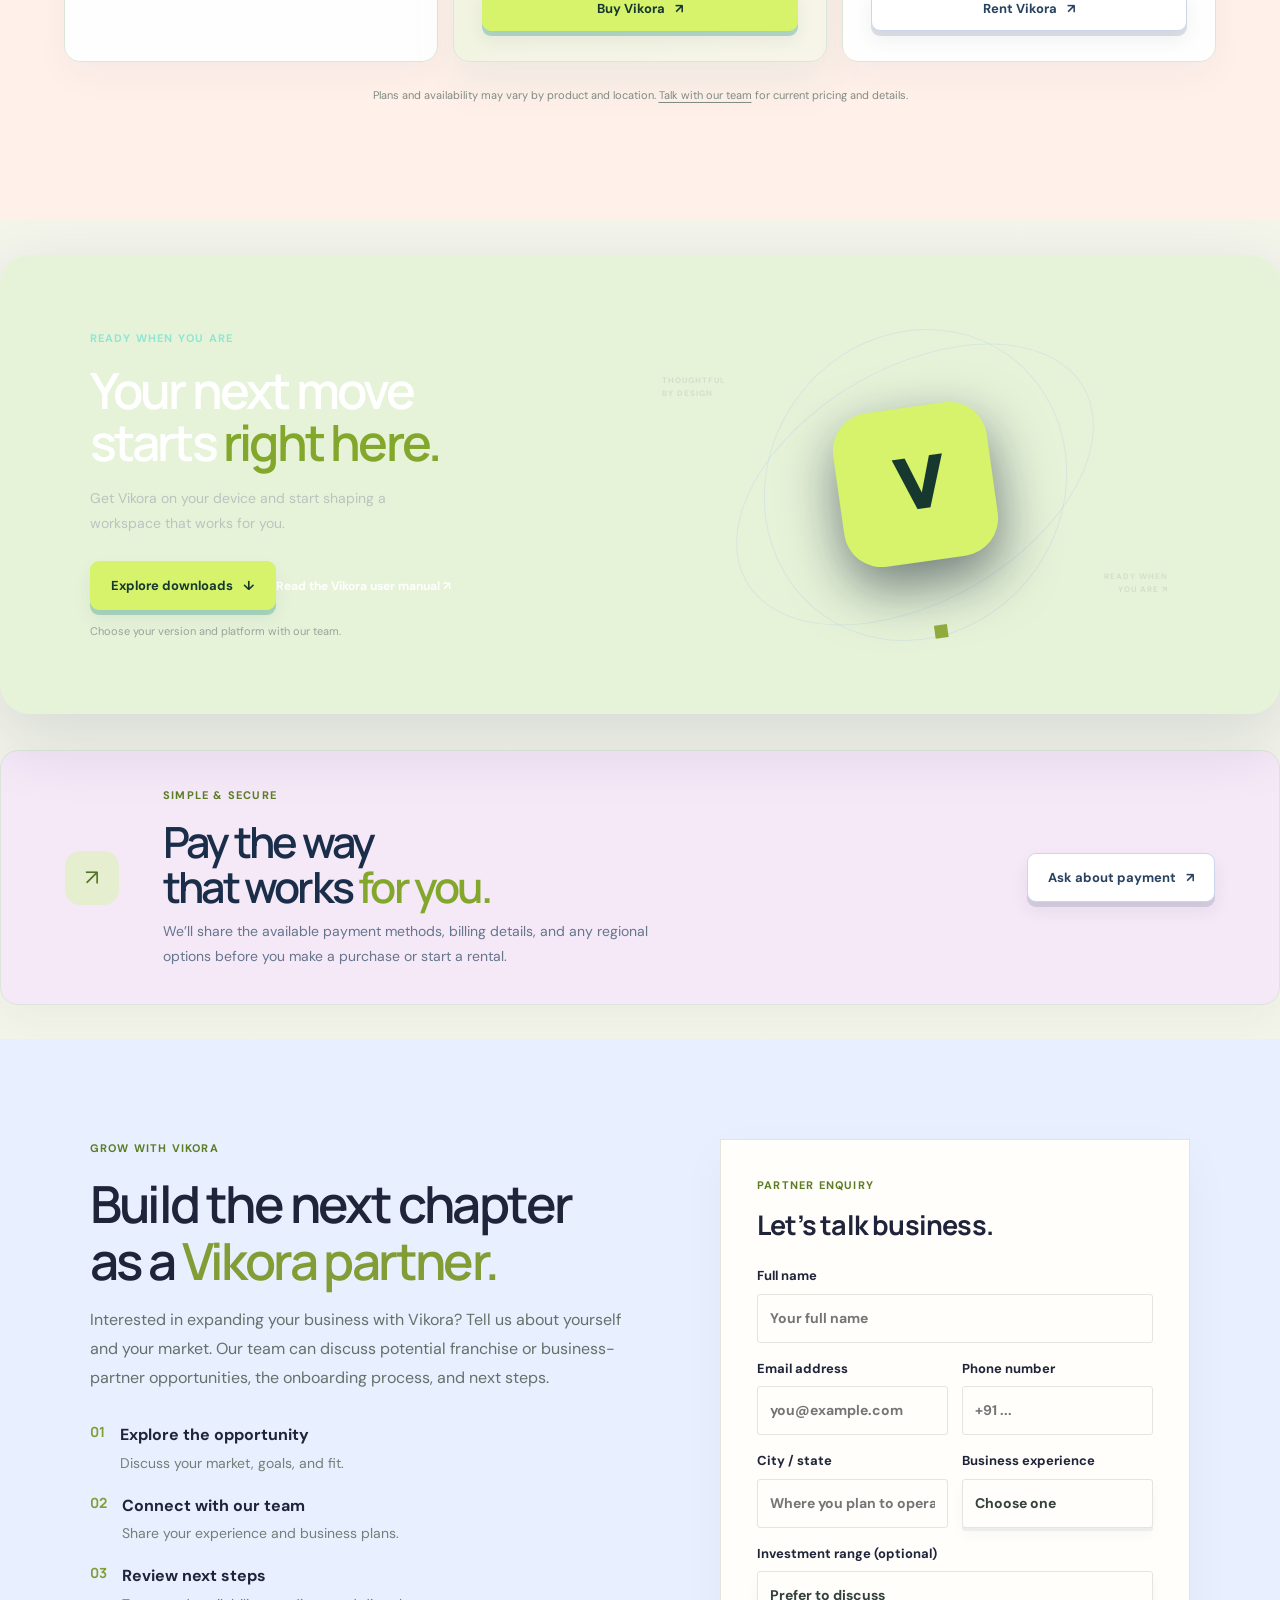
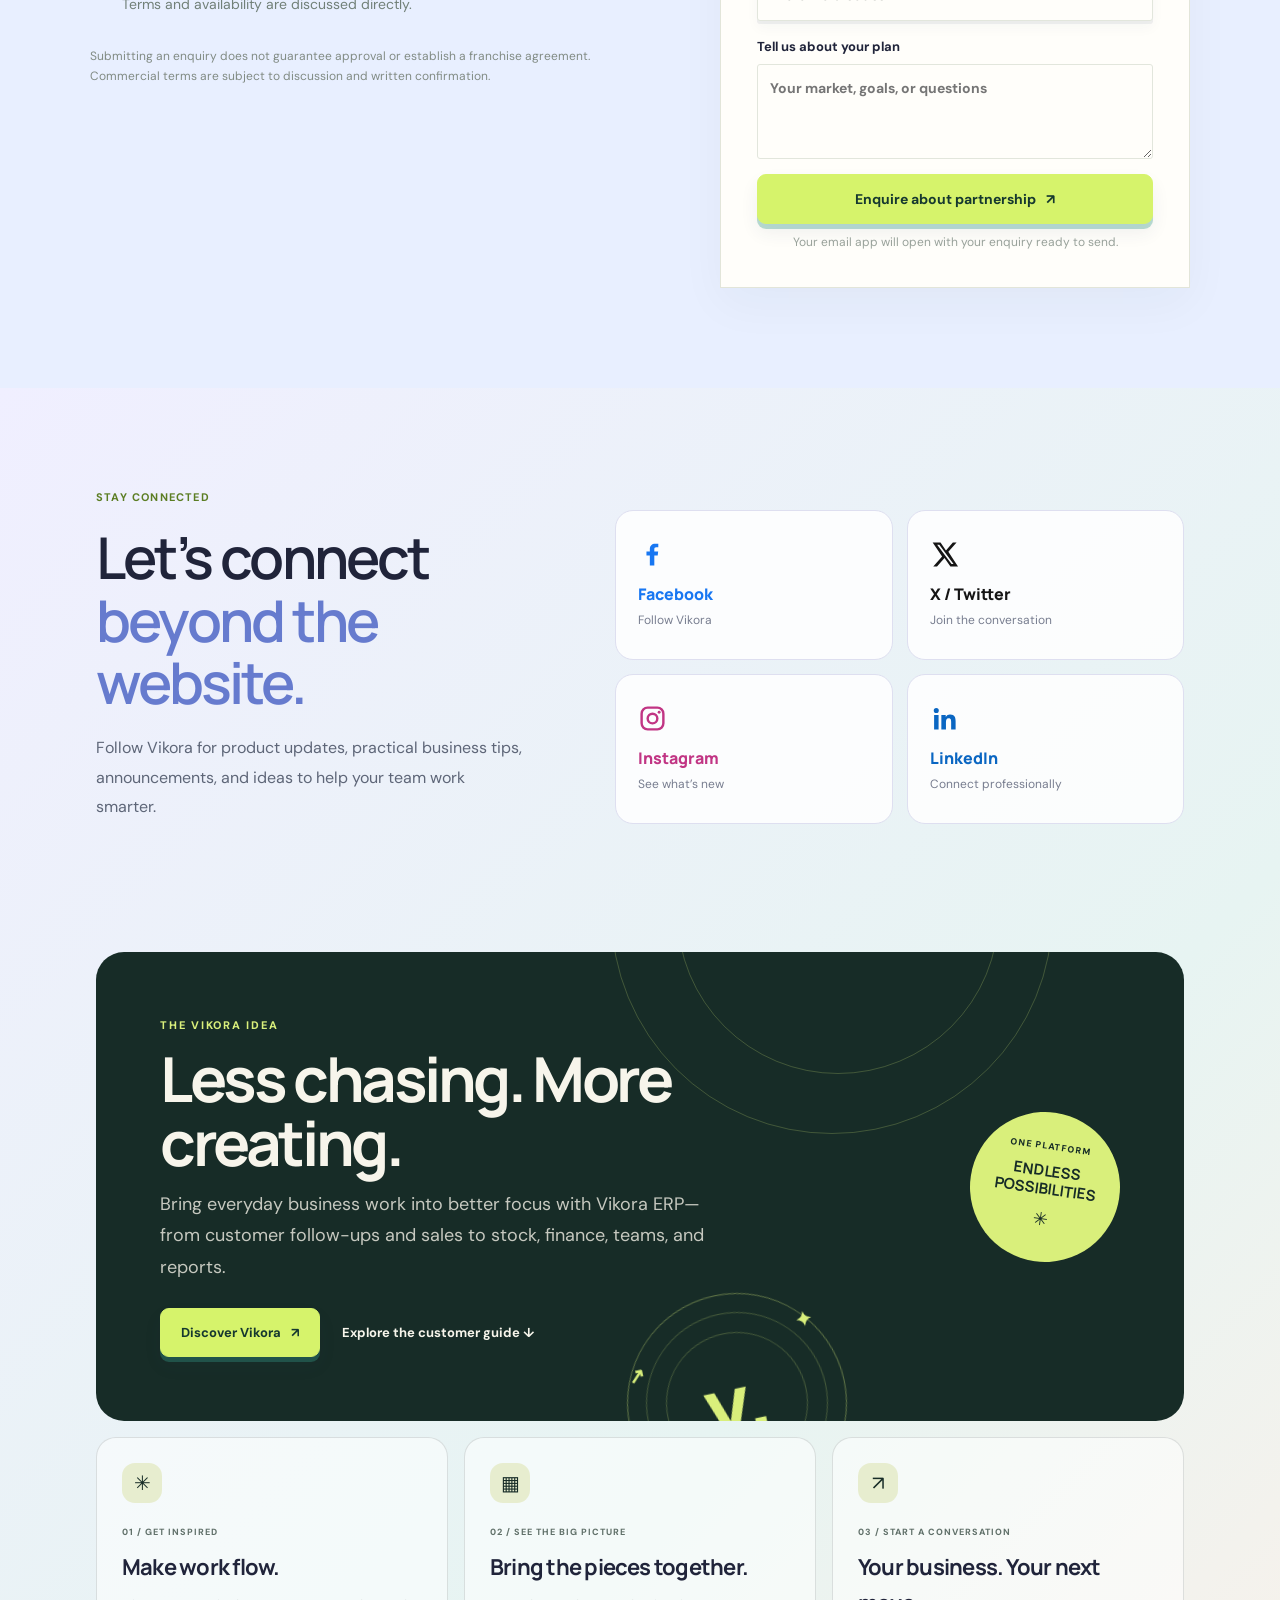
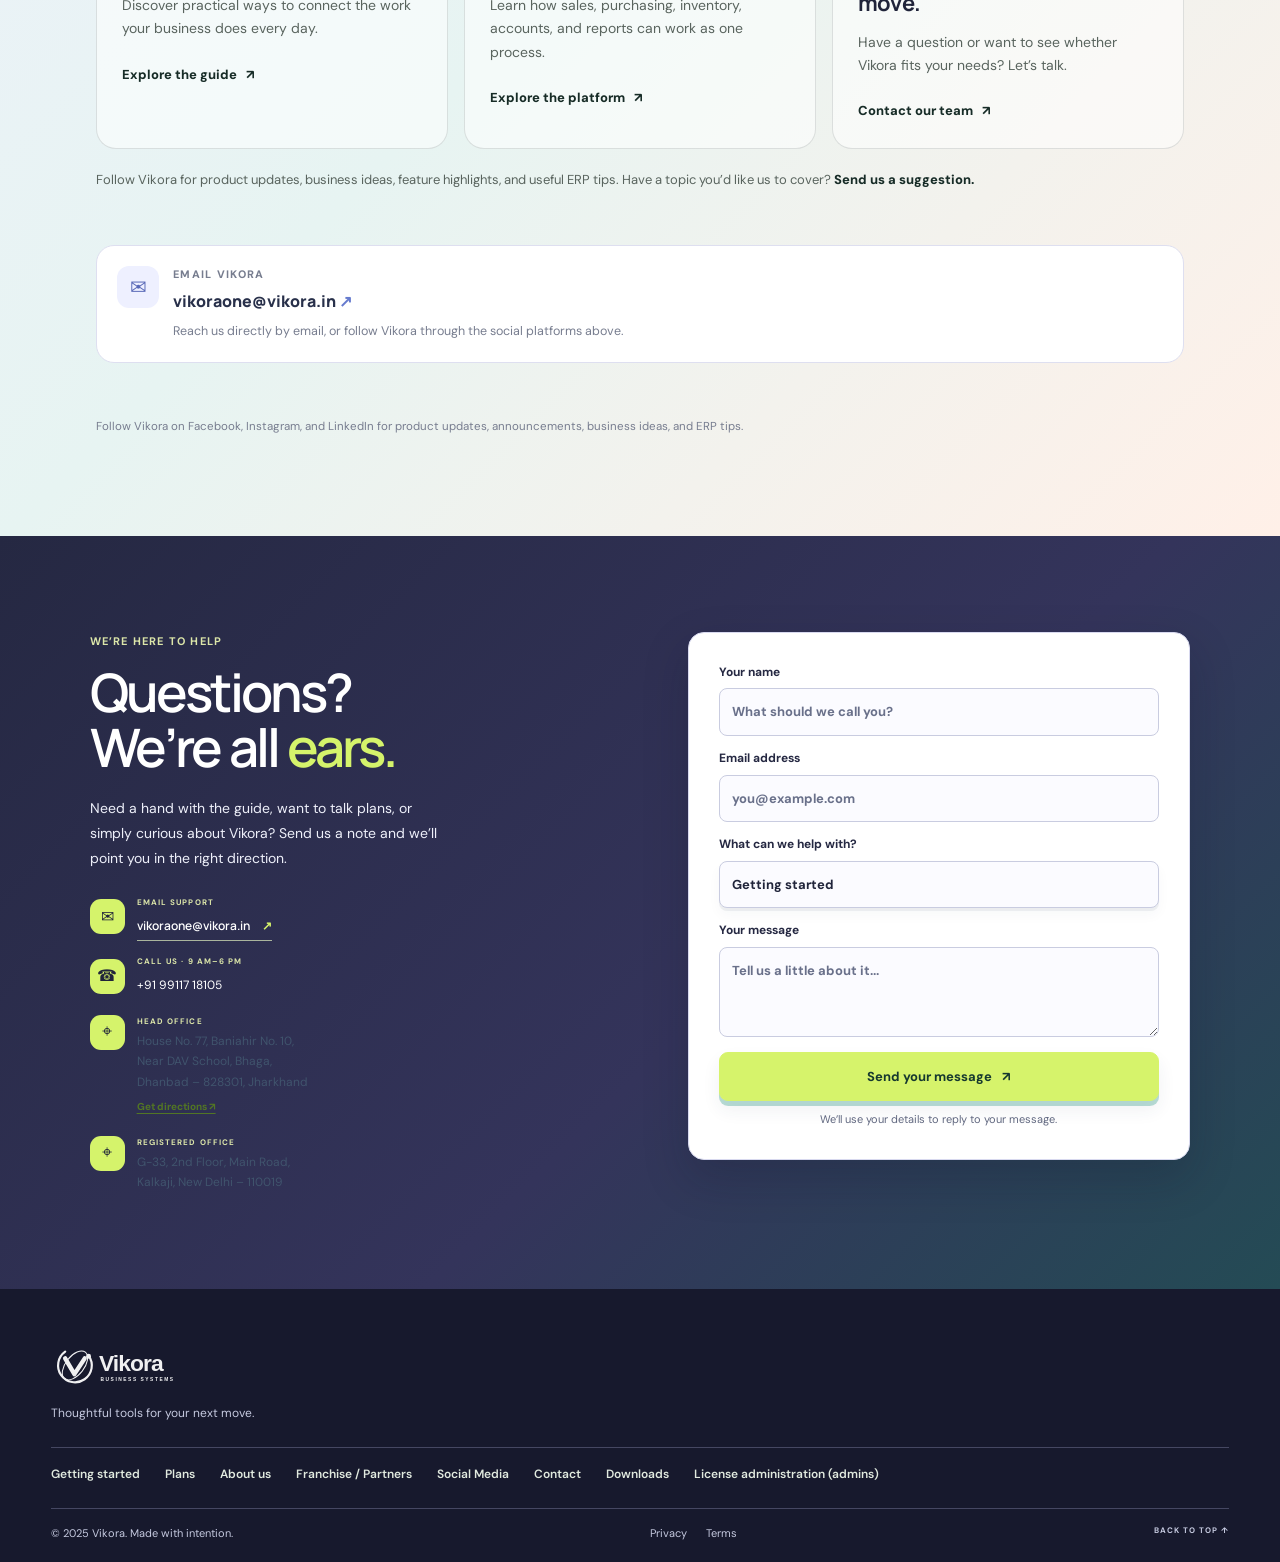
==== commit 8277ae27: "Update Vikora support email address" ====
--- a/index.html
+++ b/index.html
@@ -226,10 +226,10 @@
         </div>
         <p class="social-promo-note">Follow Vikora for product updates, business ideas, feature highlights, and useful ERP tips. Have a topic you’d like us to cover? <a href="#contact">Send us a suggestion.</a></p>
       </div>
-      <div class="social-email-contact"><span class="social-email-icon" aria-hidden="true">✉</span><div><small>EMAIL VIKORA</small><a href="mailto:vsrivastva2003@gmail.com">vsrivastva2003@gmail.com <span aria-hidden="true">↗</span></a><p>Reach us directly by email, or follow Vikora through the social platforms above.</p></div></div><p class="social-profile-note">Follow Vikora on Facebook, Instagram, and LinkedIn for product updates, announcements, business ideas, and ERP tips.</p>
-    </section>
-
-    <section class="contact-section" id="contact"><div class="contact-copy"><div class="eyebrow">WE’RE HERE TO HELP</div><h2>Questions?<br>We’re all <em>ears.</em></h2><p>Need a hand with the guide, want to talk plans, or simply curious about Vikora? Send us a note and we’ll point you in the right direction.</p><div class="contact-methods"><div class="contact-method"><span class="method-icon">✉</span><div><small>EMAIL SUPPORT</small><a class="contact-email" href="mailto:hello@vikora.com">hello@vikora.com <span>↗</span></a></div></div><div class="contact-method"><span class="method-icon">☎</span><div><small>CALL US · 9 AM–6 PM</small><a class="contact-phone-number" href="tel:+919911718105">+91 99117 18105</a></div></div><div class="contact-method office-address"><span class="method-icon">⌖</span><div><small>HEAD OFFICE</small><address>House No. 77, Baniahir No. 10,<br>Near DAV School, Bhaga,<br>Dhanbad – 828301, Jharkhand</address><a class="directions-link" href="https://www.google.com/maps/search/?api=1&amp;query=House+No.+77%2C+Baniahir+No.+10%2C+Near+DAV+School%2C+Bhaga%2C+Dhanbad+828301%2C+Jharkhand" target="_blank" rel="noopener noreferrer">Get directions ↗</a></div></div><div class="contact-method office-address"><span class="method-icon">⌖</span><div><small>REGISTERED OFFICE</small><address>G-33, 2nd Floor, Main Road,<br>Kalkaji, New Delhi – 110019</address></div></div></div></div><form class="contact-form" id="contact-form"><label>Your name<input name="name" placeholder="What should we call you?" required></label><label>Email address<input name="email" type="email" placeholder="you@example.com" required></label><label>What can we help with?<select name="topic"><option>Getting started</option><option>Buying Vikora</option><option>Renting Vikora</option><option>Downloads</option><option>Book a free demo</option><option>Payment options</option><option>Something else</option></select></label><label>Your message<textarea name="message" placeholder="Tell us a little about it..." rows="3" required></textarea></label><button class="button button-lime" type="submit">Send your message <span>↗</span></button><p class="form-note" id="form-note">We’ll use your details to reply to your message.</p></form></section>
+      <div class="social-email-contact"><span class="social-email-icon" aria-hidden="true">✉</span><div><small>EMAIL VIKORA</small><a href="mailto:vikoraone@vikora.in">vikoraone@vikora.in <span aria-hidden="true">↗</span></a><p>Reach us directly by email, or follow Vikora through the social platforms above.</p></div></div><p class="social-profile-note">Follow Vikora on Facebook, Instagram, and LinkedIn for product updates, announcements, business ideas, and ERP tips.</p>
+    </section>
+
+    <section class="contact-section" id="contact"><div class="contact-copy"><div class="eyebrow">WE’RE HERE TO HELP</div><h2>Questions?<br>We’re all <em>ears.</em></h2><p>Need a hand with the guide, want to talk plans, or simply curious about Vikora? Send us a note and we’ll point you in the right direction.</p><div class="contact-methods"><div class="contact-method"><span class="method-icon">✉</span><div><small>EMAIL SUPPORT</small><a class="contact-email" href="mailto:vikoraone@vikora.in">vikoraone@vikora.in <span>↗</span></a></div></div><div class="contact-method"><span class="method-icon">☎</span><div><small>CALL US · 9 AM–6 PM</small><a class="contact-phone-number" href="tel:+919911718105">+91 99117 18105</a></div></div><div class="contact-method office-address"><span class="method-icon">⌖</span><div><small>HEAD OFFICE</small><address>House No. 77, Baniahir No. 10,<br>Near DAV School, Bhaga,<br>Dhanbad – 828301, Jharkhand</address><a class="directions-link" href="https://www.google.com/maps/search/?api=1&amp;query=House+No.+77%2C+Baniahir+No.+10%2C+Near+DAV+School%2C+Bhaga%2C+Dhanbad+828301%2C+Jharkhand" target="_blank" rel="noopener noreferrer">Get directions ↗</a></div></div><div class="contact-method office-address"><span class="method-icon">⌖</span><div><small>REGISTERED OFFICE</small><address>G-33, 2nd Floor, Main Road,<br>Kalkaji, New Delhi – 110019</address></div></div></div></div><form class="contact-form" id="contact-form"><label>Your name<input name="name" placeholder="What should we call you?" required></label><label>Email address<input name="email" type="email" placeholder="you@example.com" required></label><label>What can we help with?<select name="topic"><option>Getting started</option><option>Buying Vikora</option><option>Renting Vikora</option><option>Downloads</option><option>Book a free demo</option><option>Payment options</option><option>Something else</option></select></label><label>Your message<textarea name="message" placeholder="Tell us a little about it..." rows="3" required></textarea></label><button class="button button-lime" type="submit">Send your message <span>↗</span></button><p class="form-note" id="form-note">We’ll use your details to reply to your message.</p></form></section>
   </main>
 
   <footer class="footer"><a class="brand footer-brand brand-image" href="#home" aria-label="Vikora home"><img src="images/vikora-logo.svg" alt="Vikora — One Platform. Endless Possibilities."></a><p>Thoughtful tools for your next move.</p><div class="footer-links"><a href="#guide">Getting started</a><a href="#plans">Plans</a><a href="#about">About us</a><a href="#franchise">Franchise / Partners</a><a href="#social">Social Media</a><a href="#contact">Contact</a><a href="#downloads">Downloads</a><a href="https://vikora-one.onrender.com/admin/licenses">License administration (admins)</a></div><div class="footer-bottom"><span>© 2025 Vikora. Made with intention.</span><div><a href="#contact">Privacy</a><a href="#contact">Terms</a></div><a href="#home">BACK TO TOP ↑</a></div></footer>
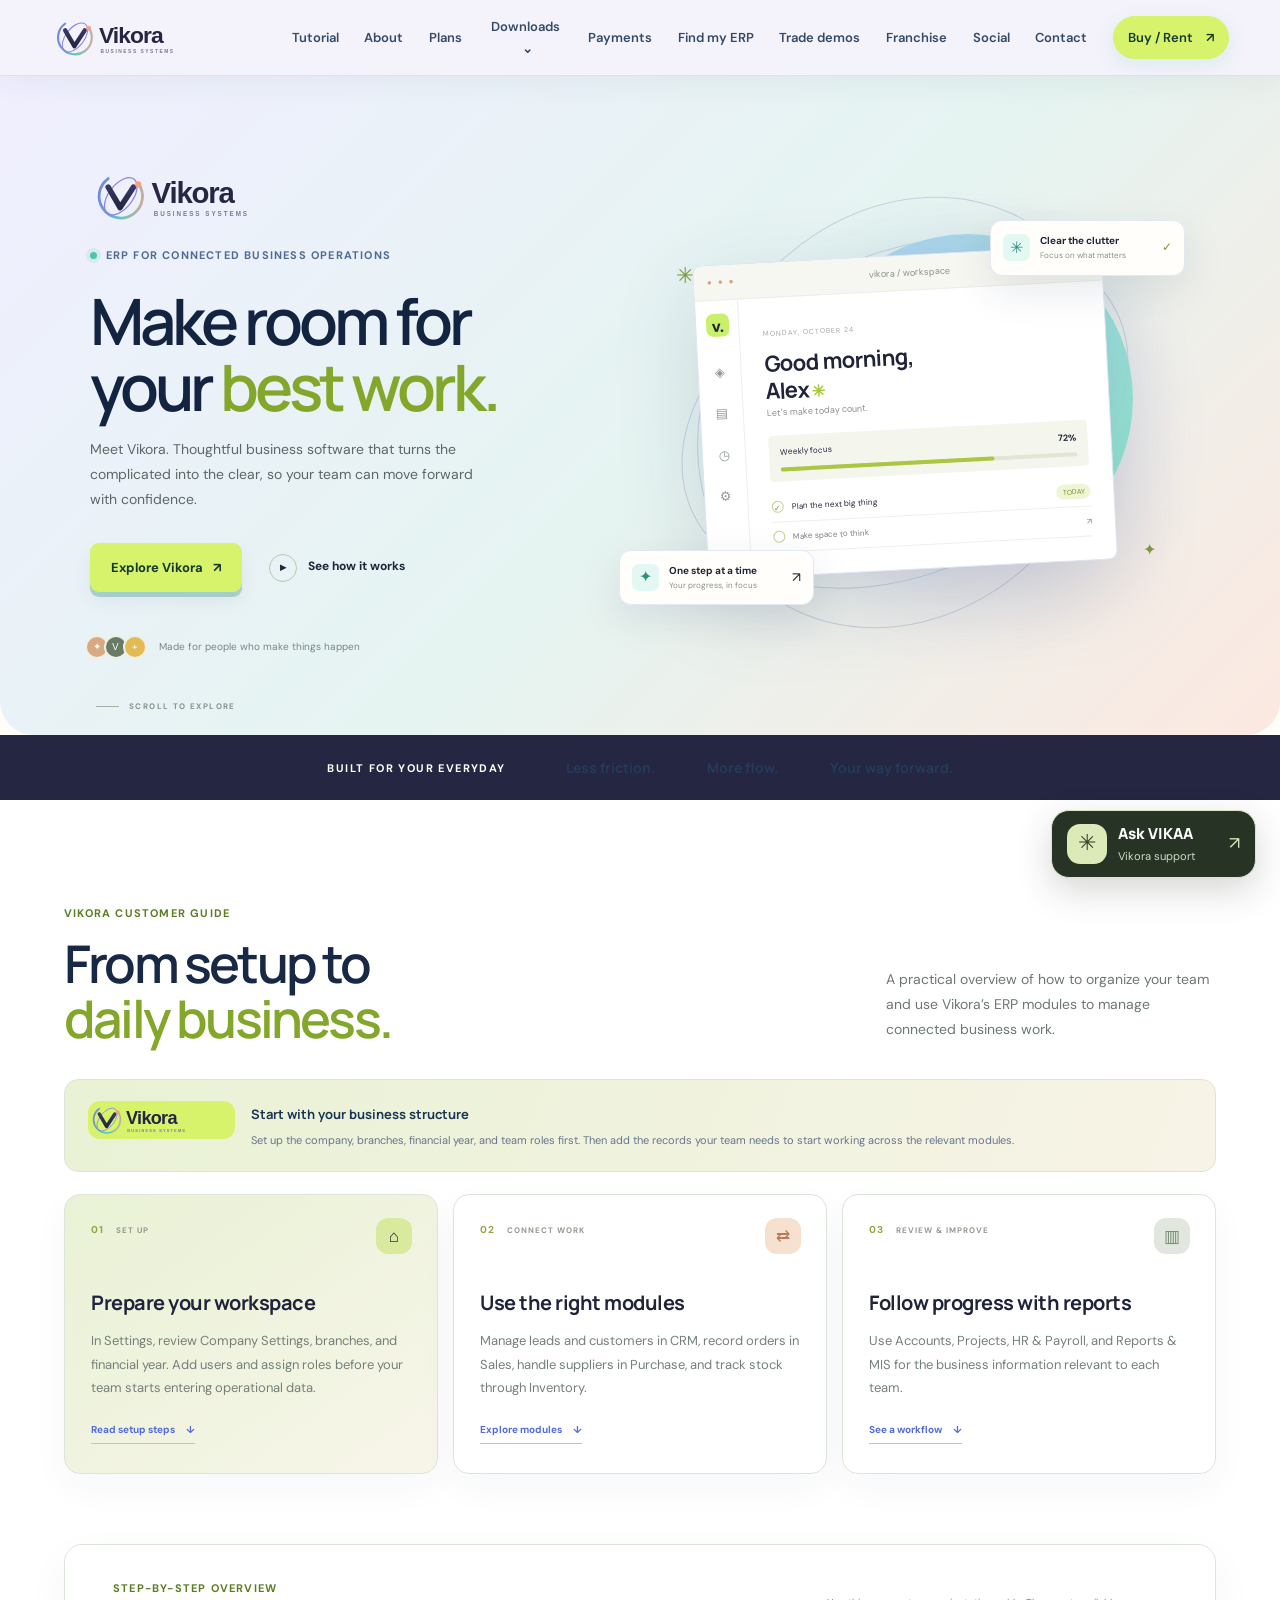
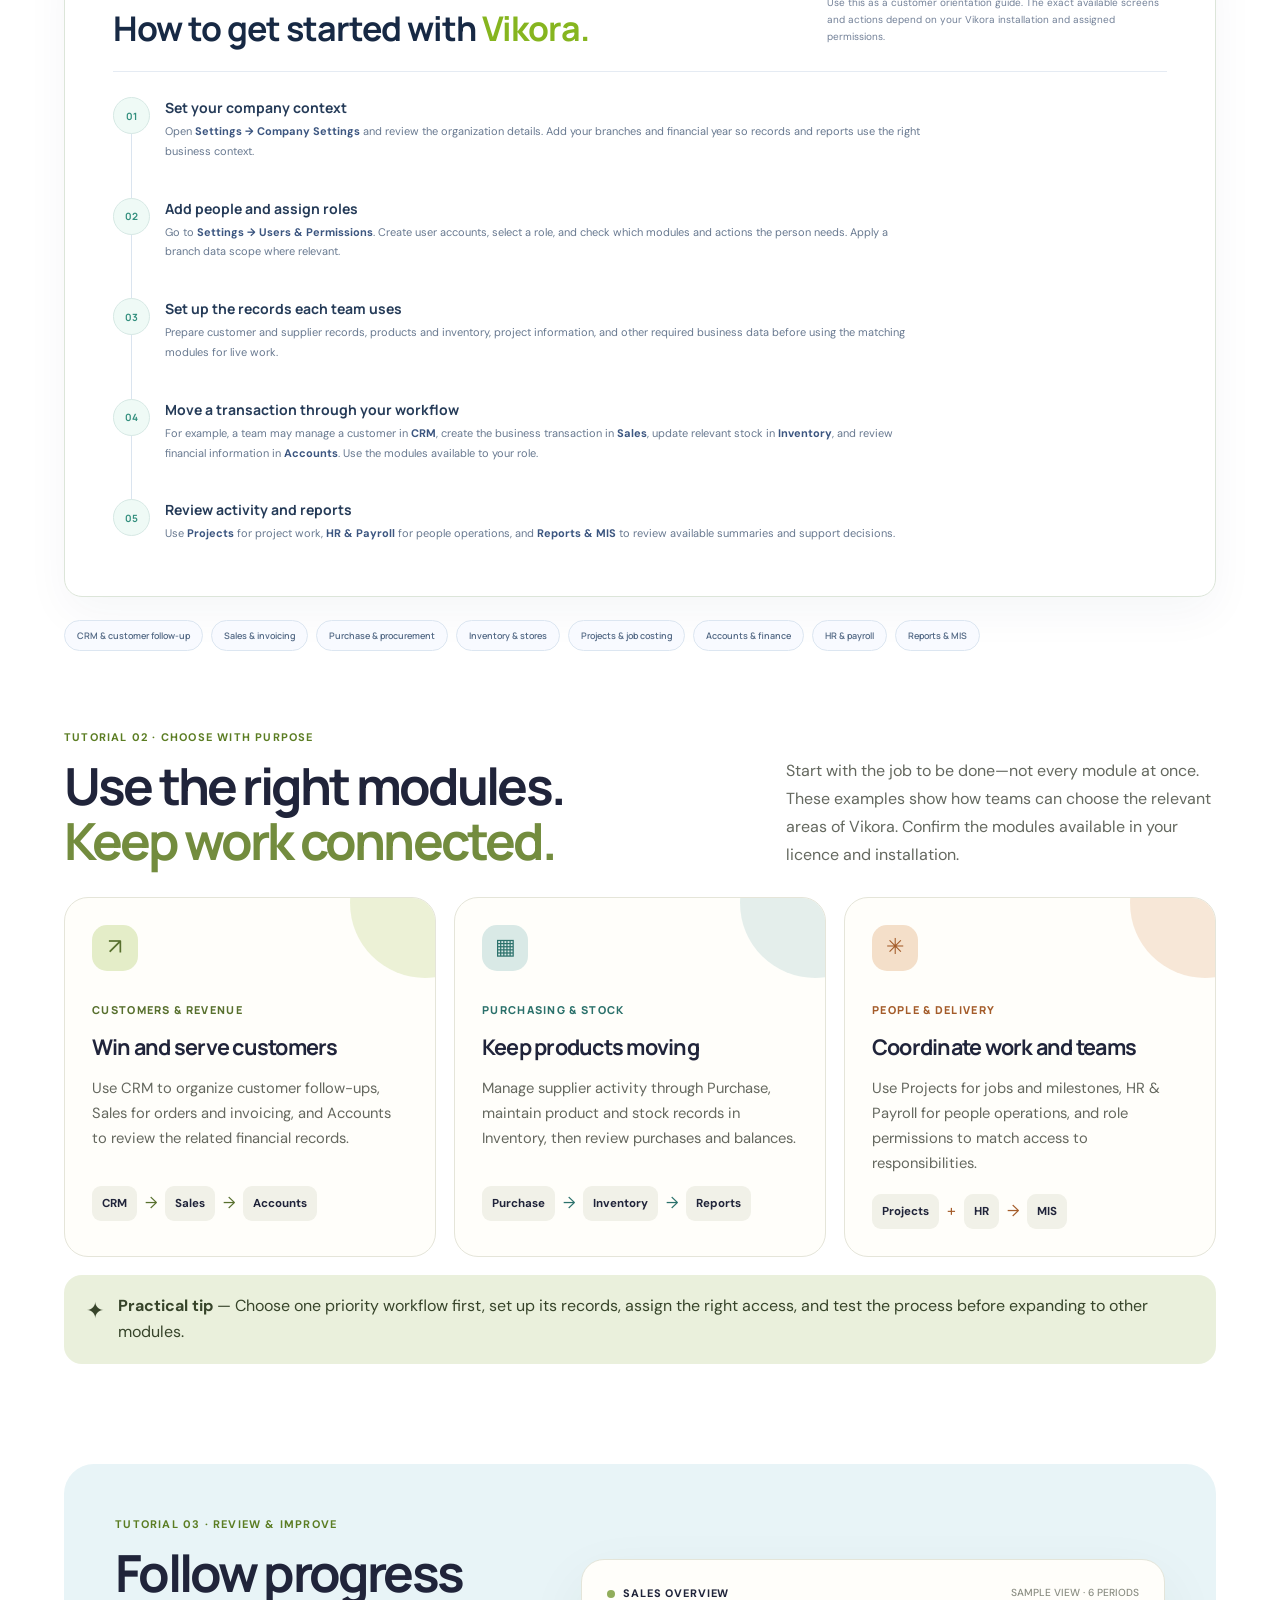
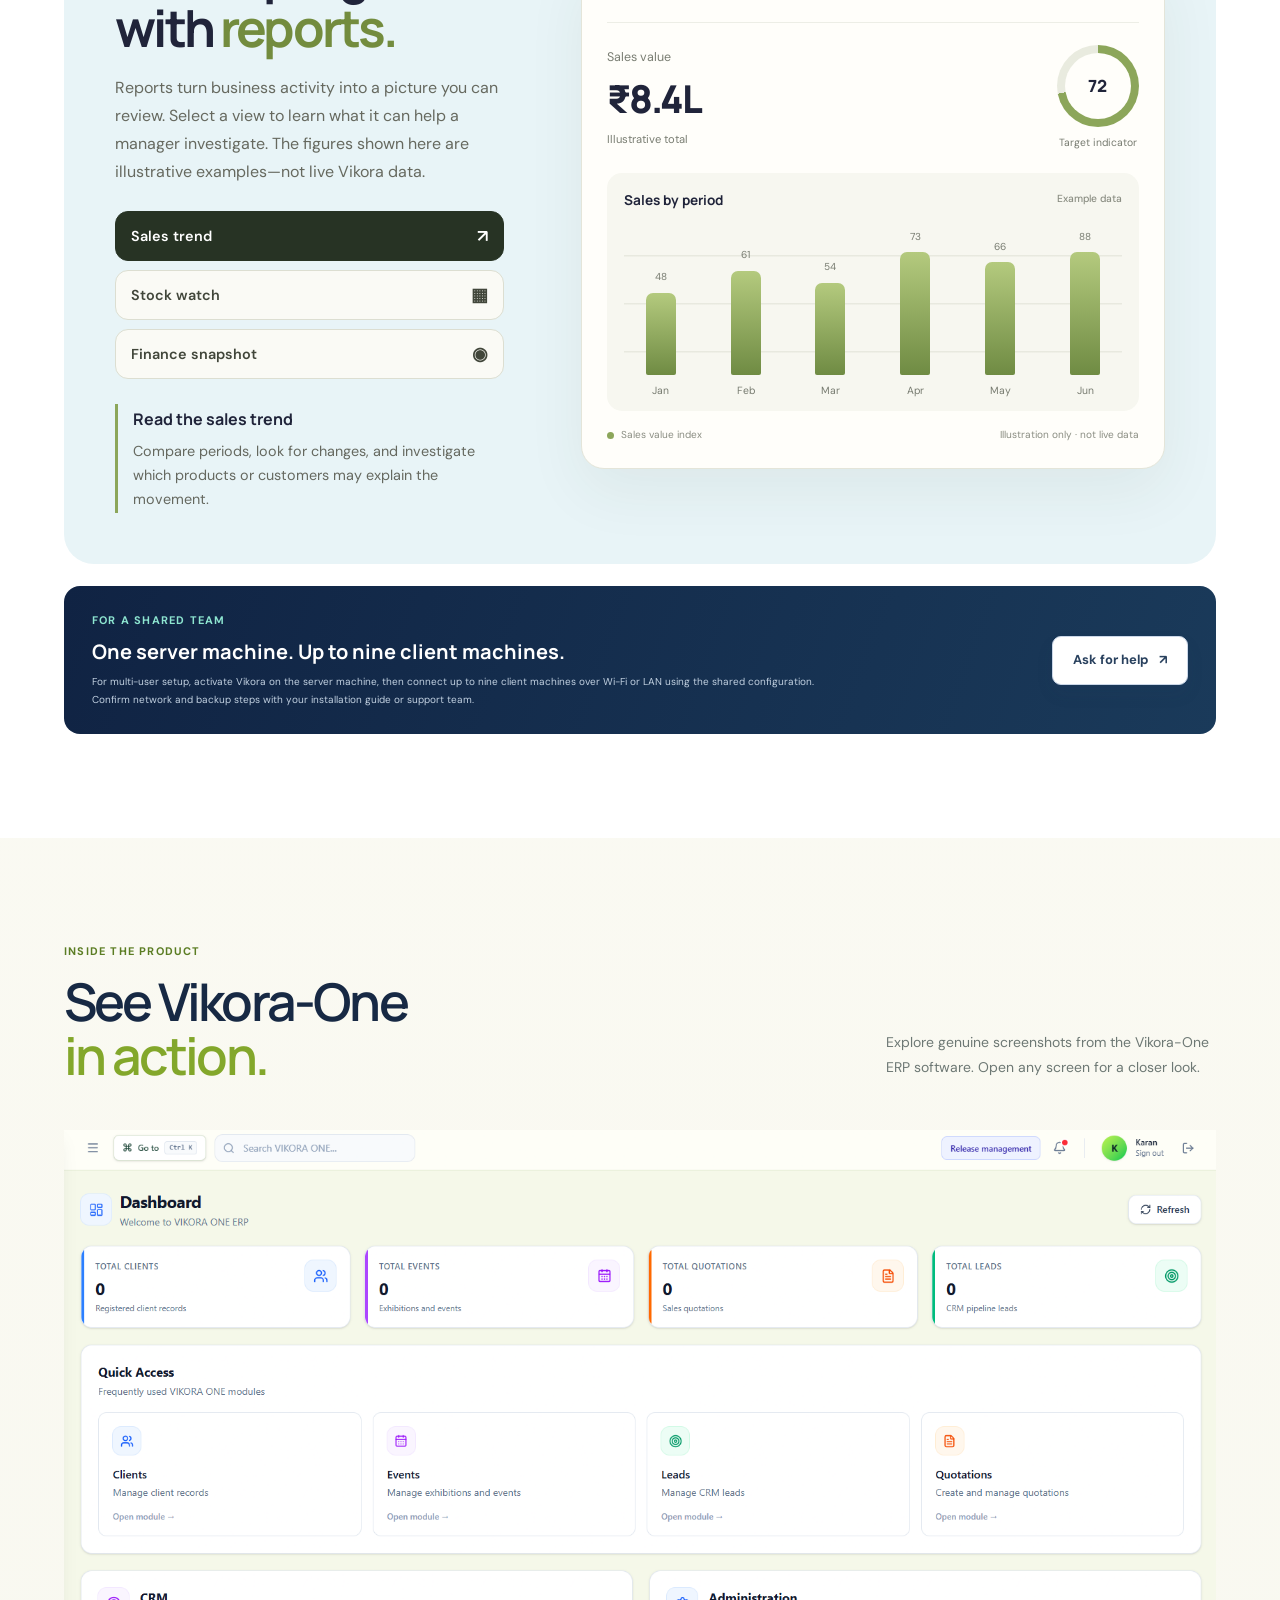
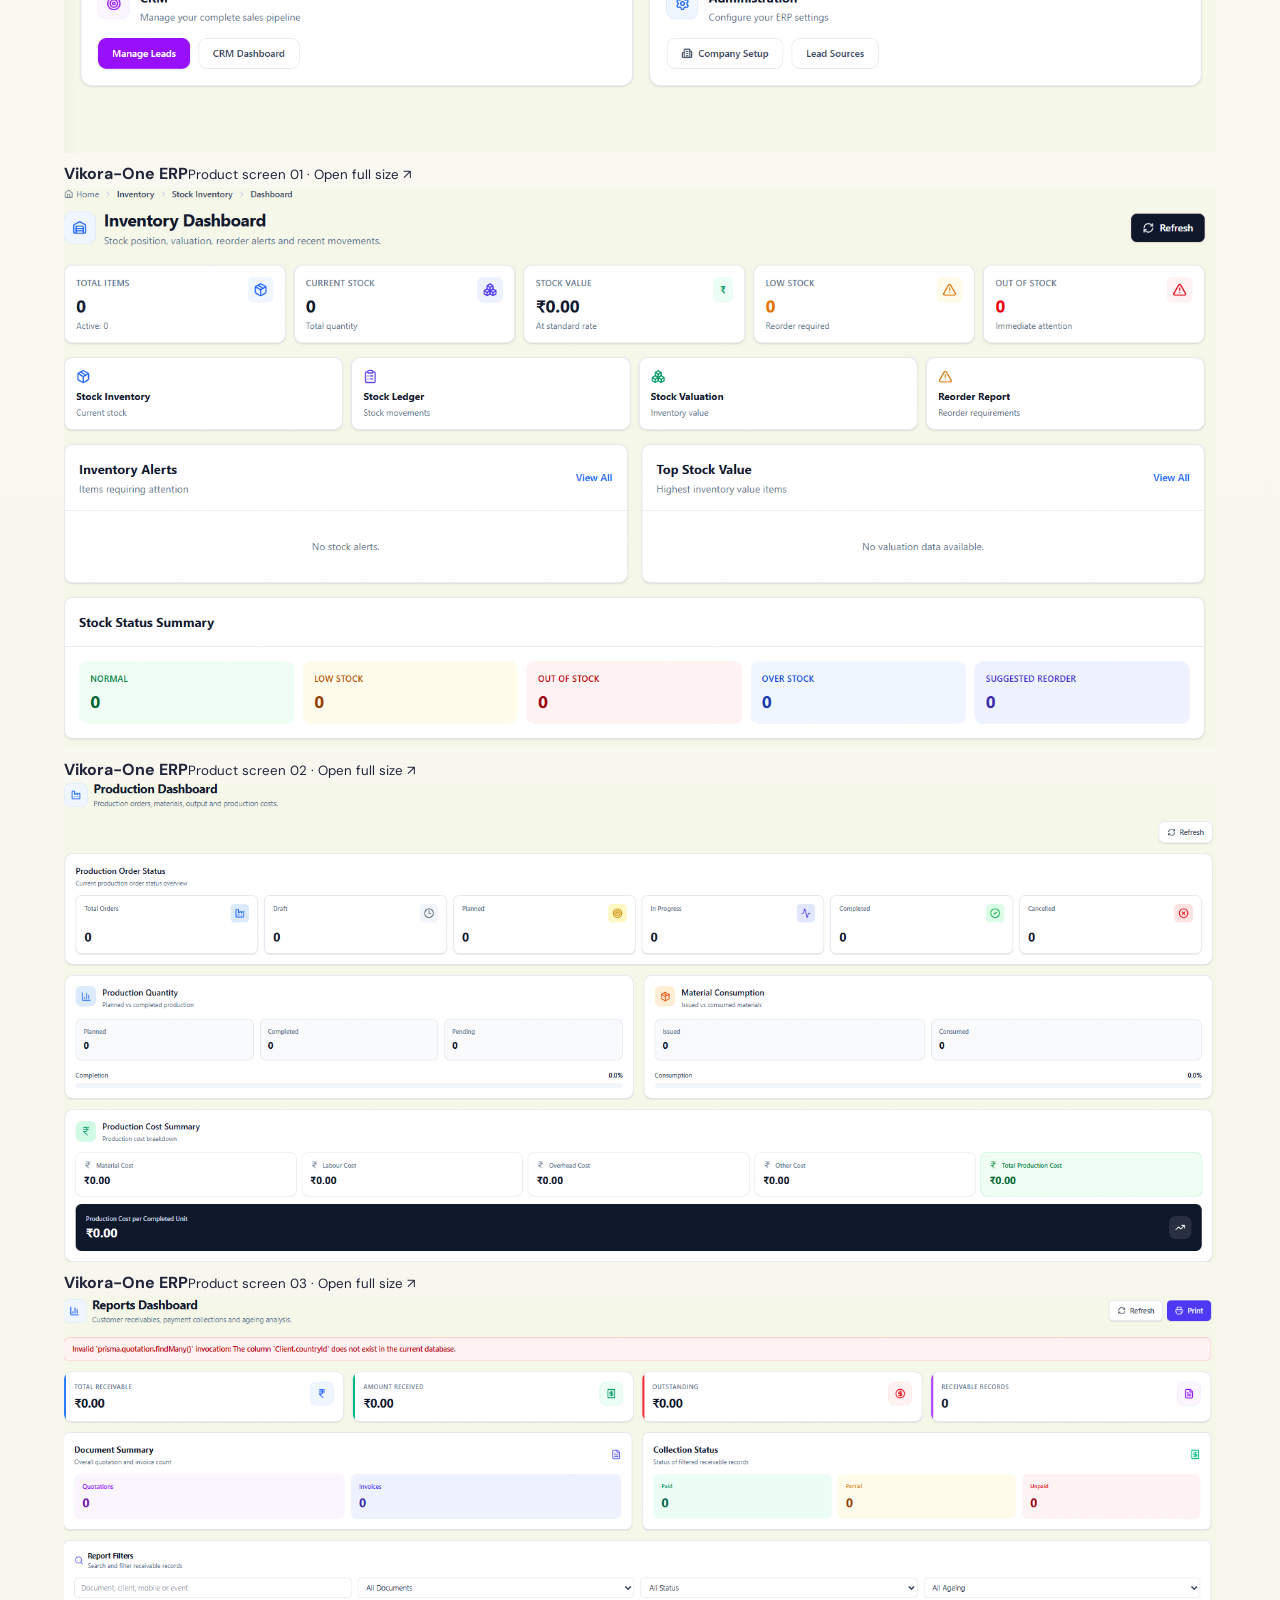
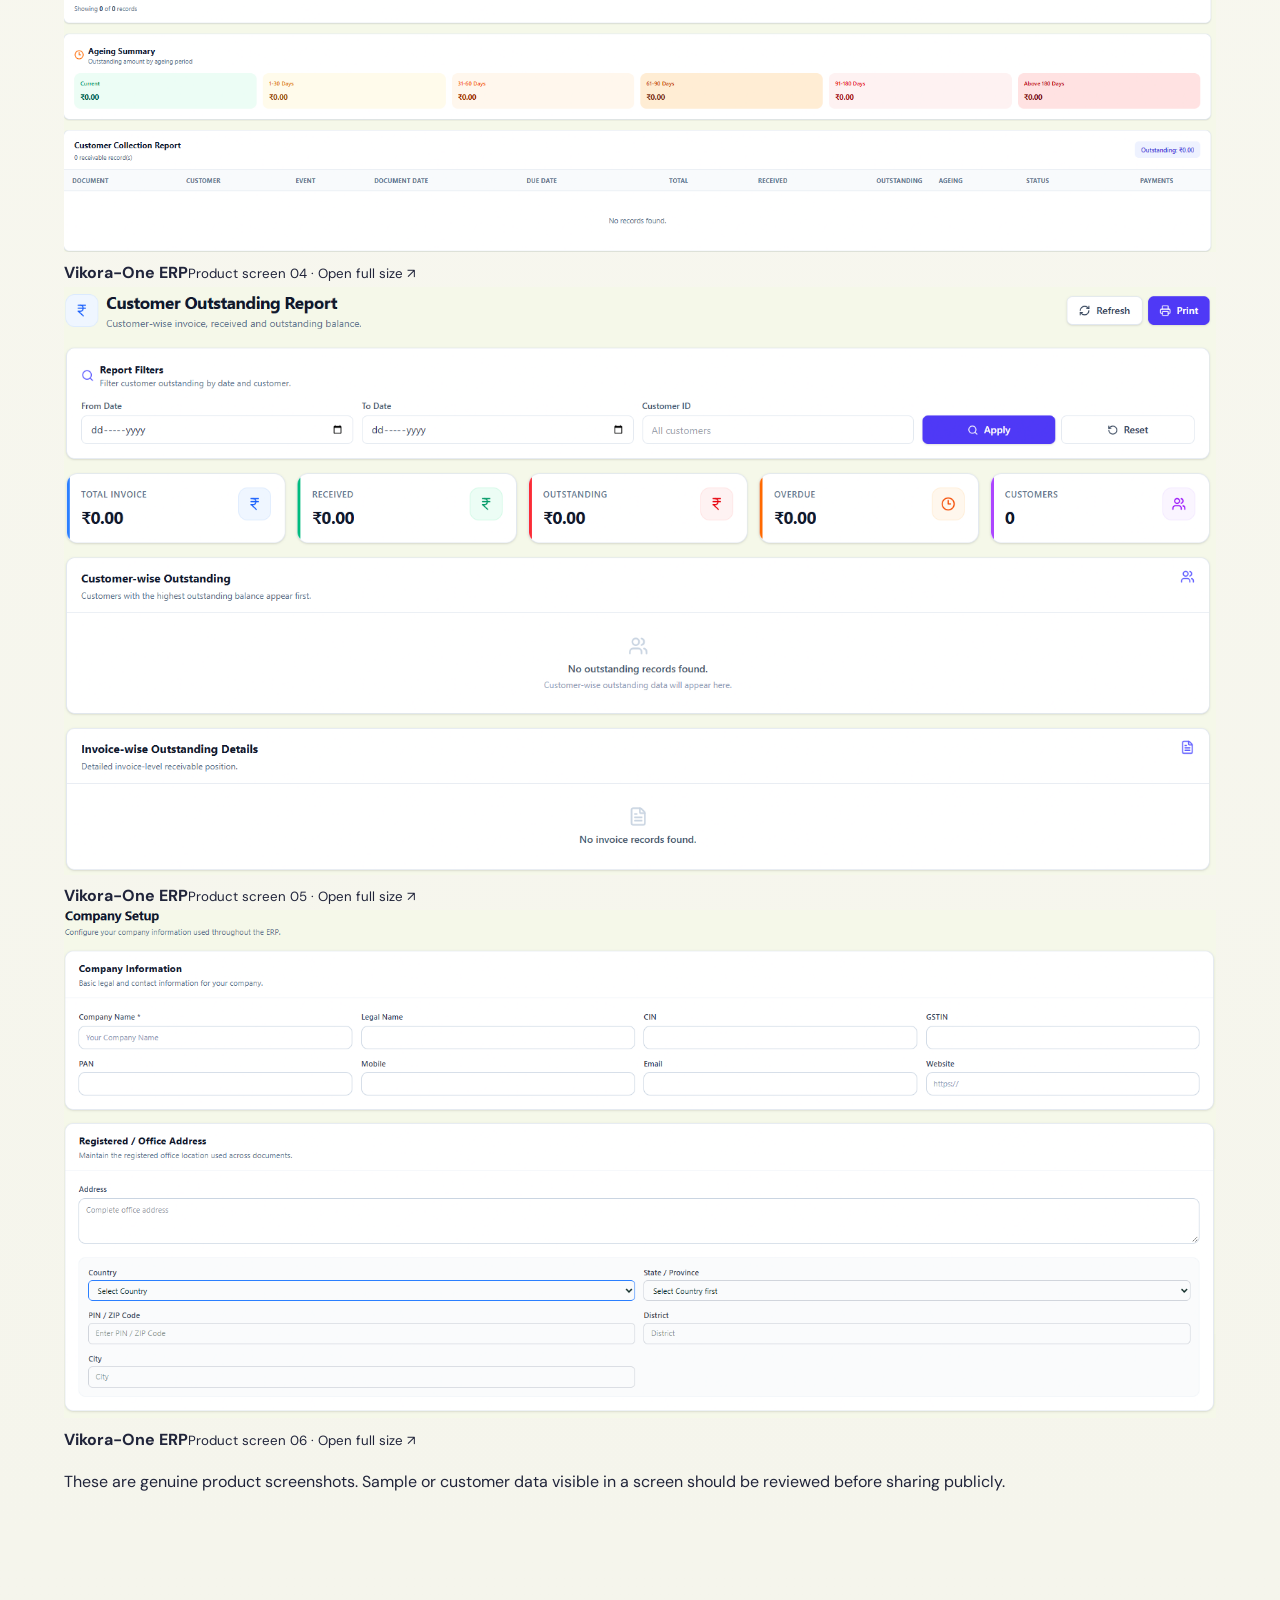
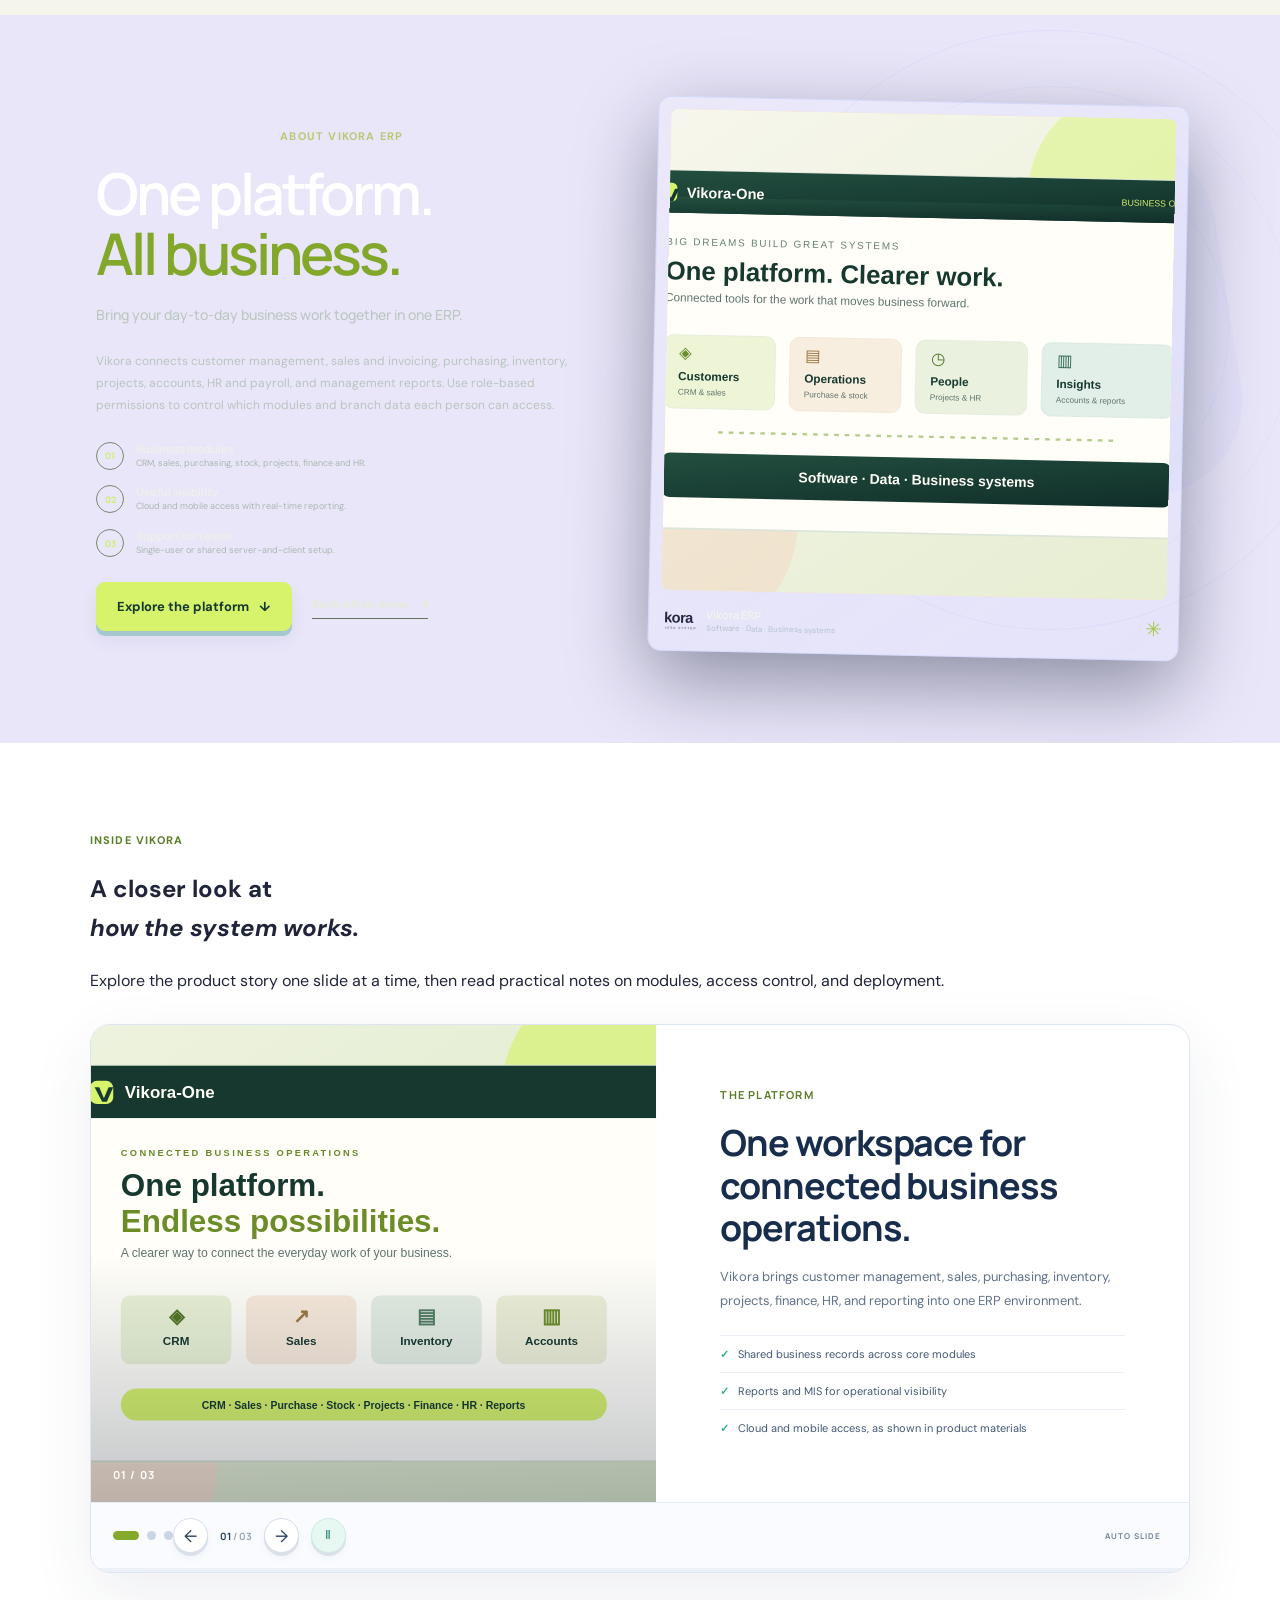
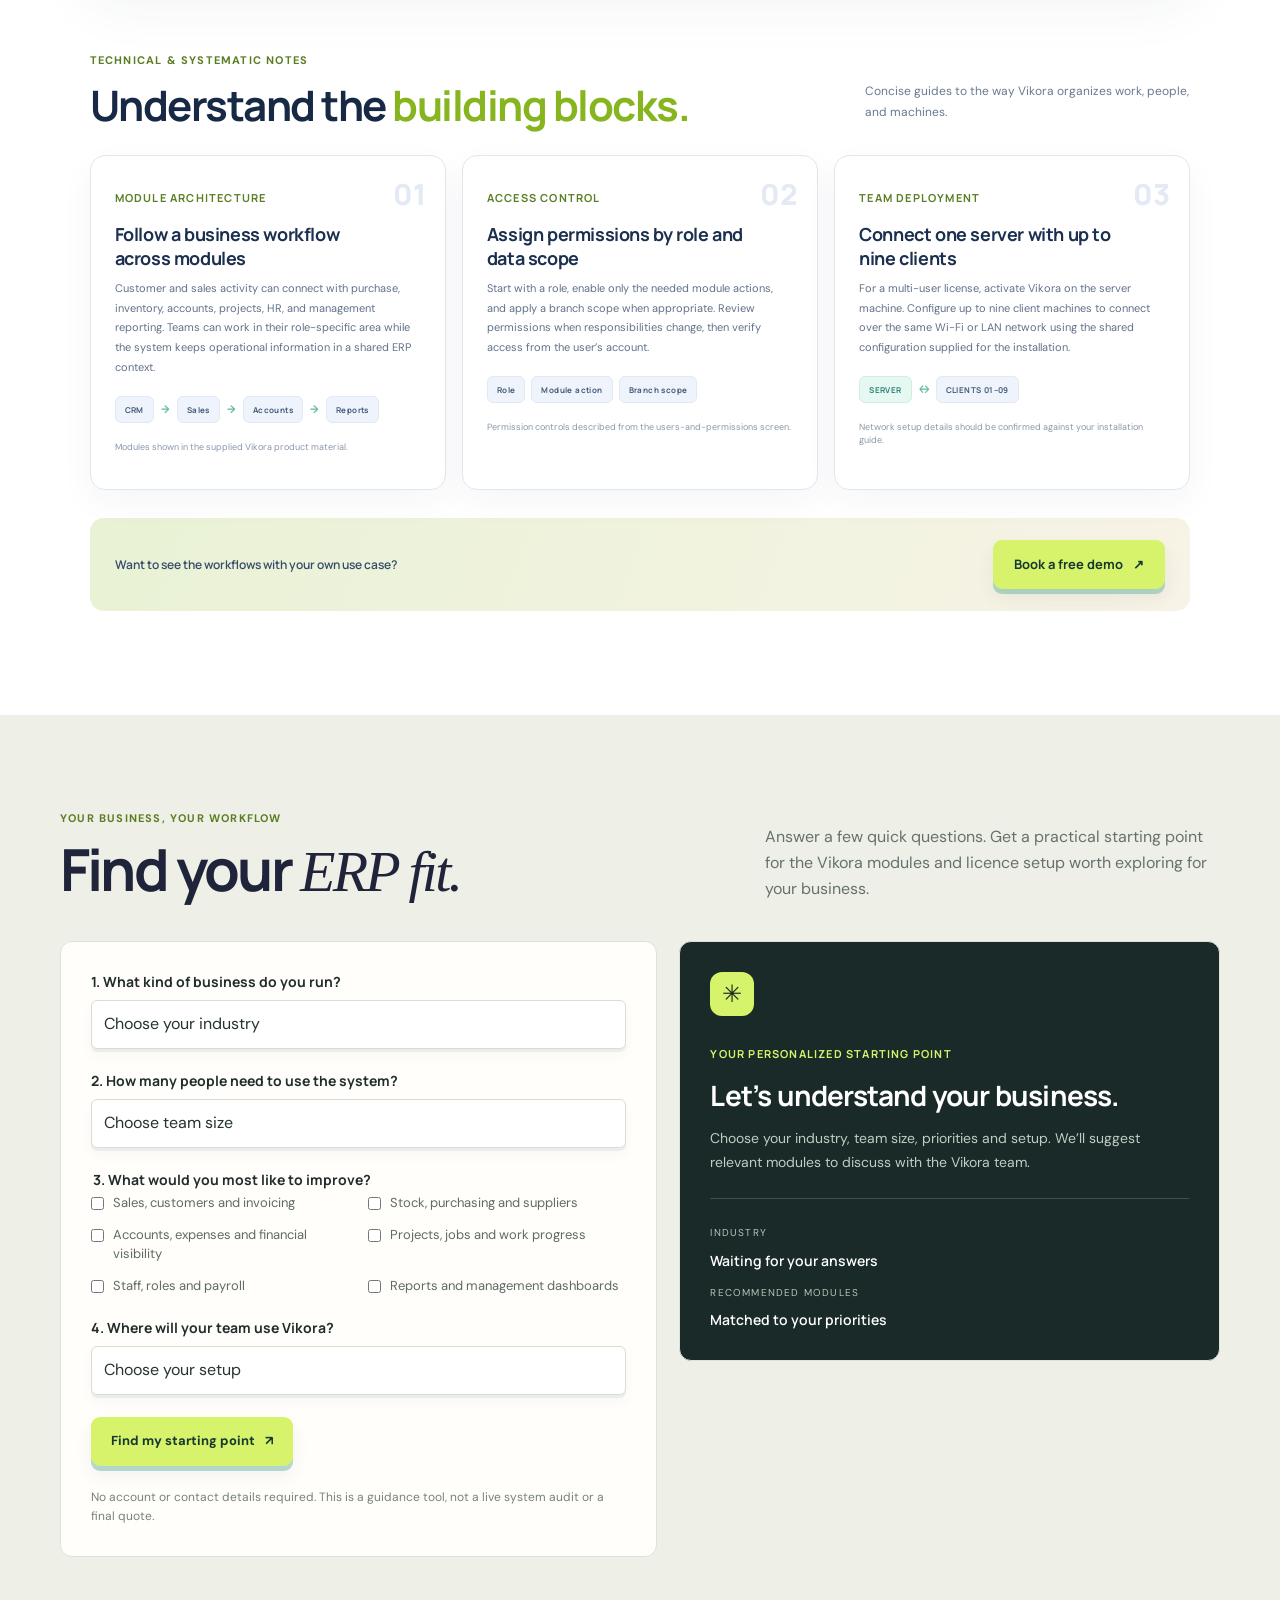
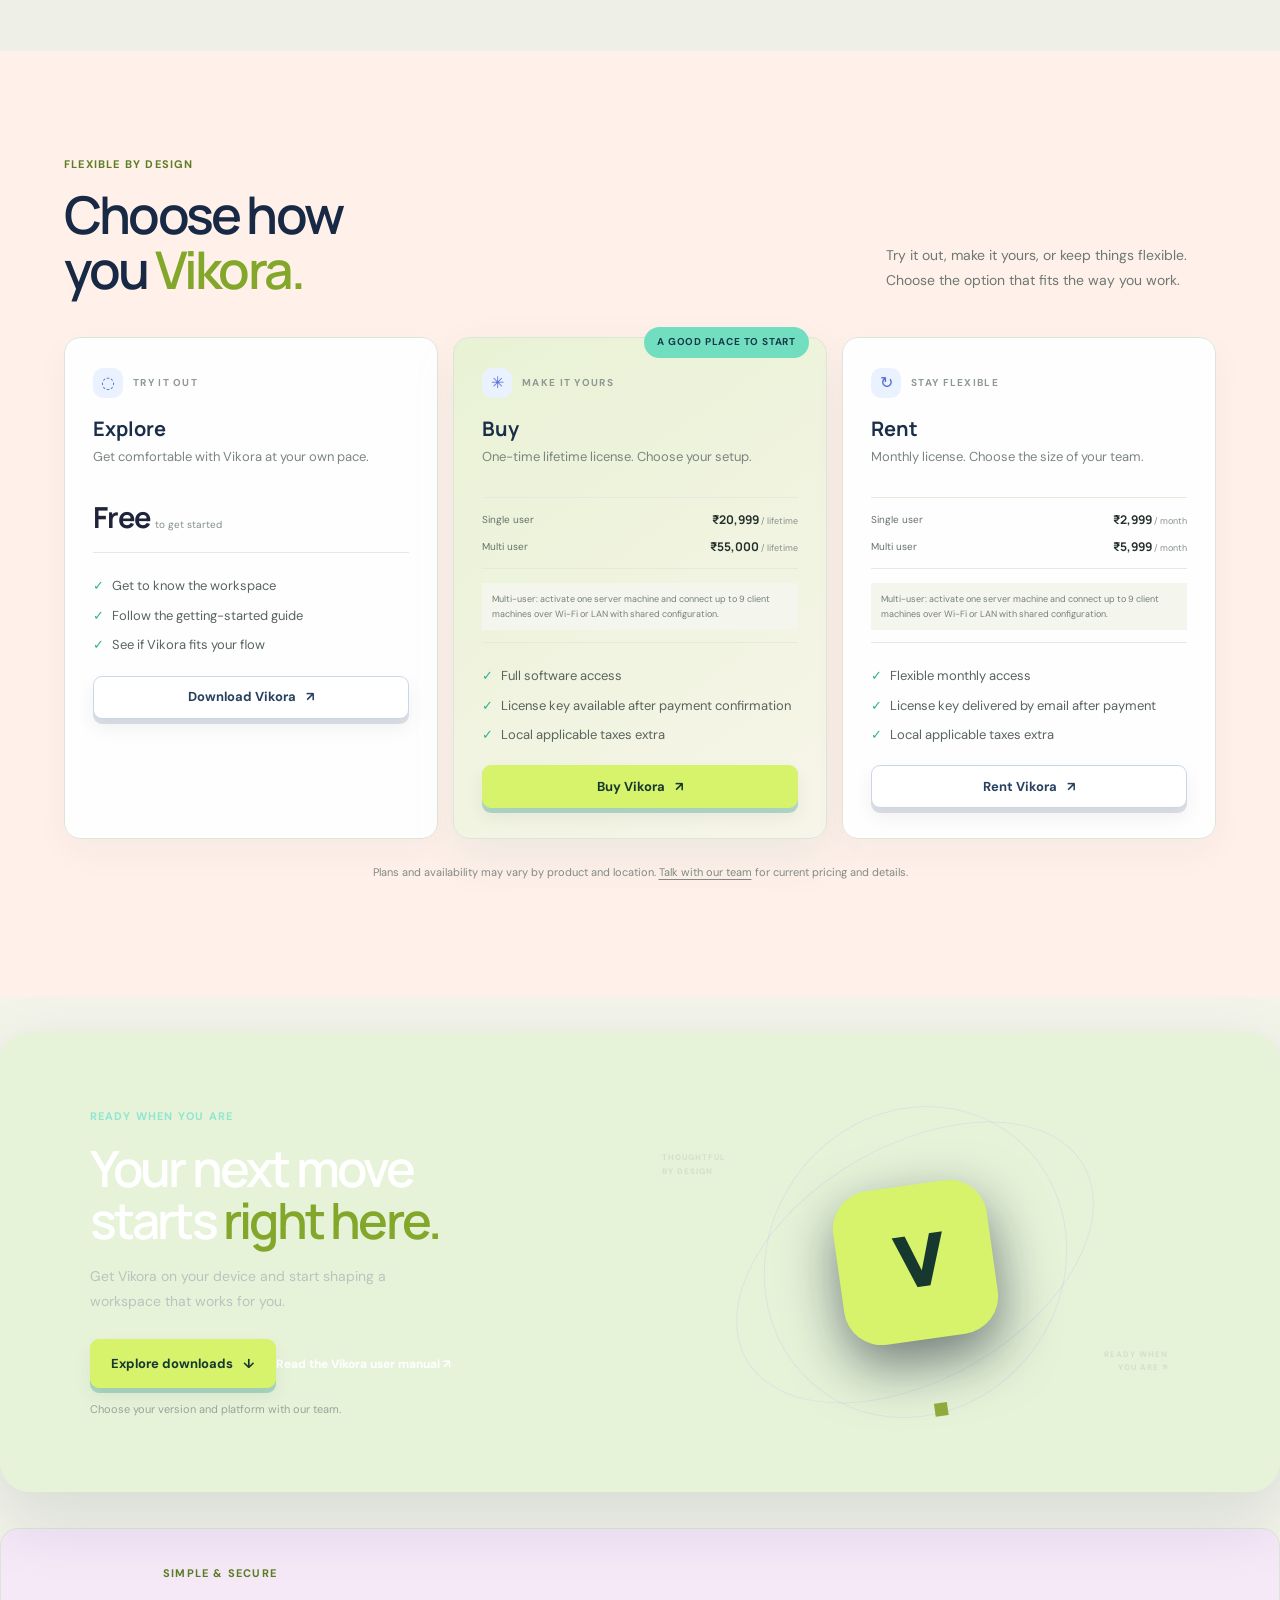
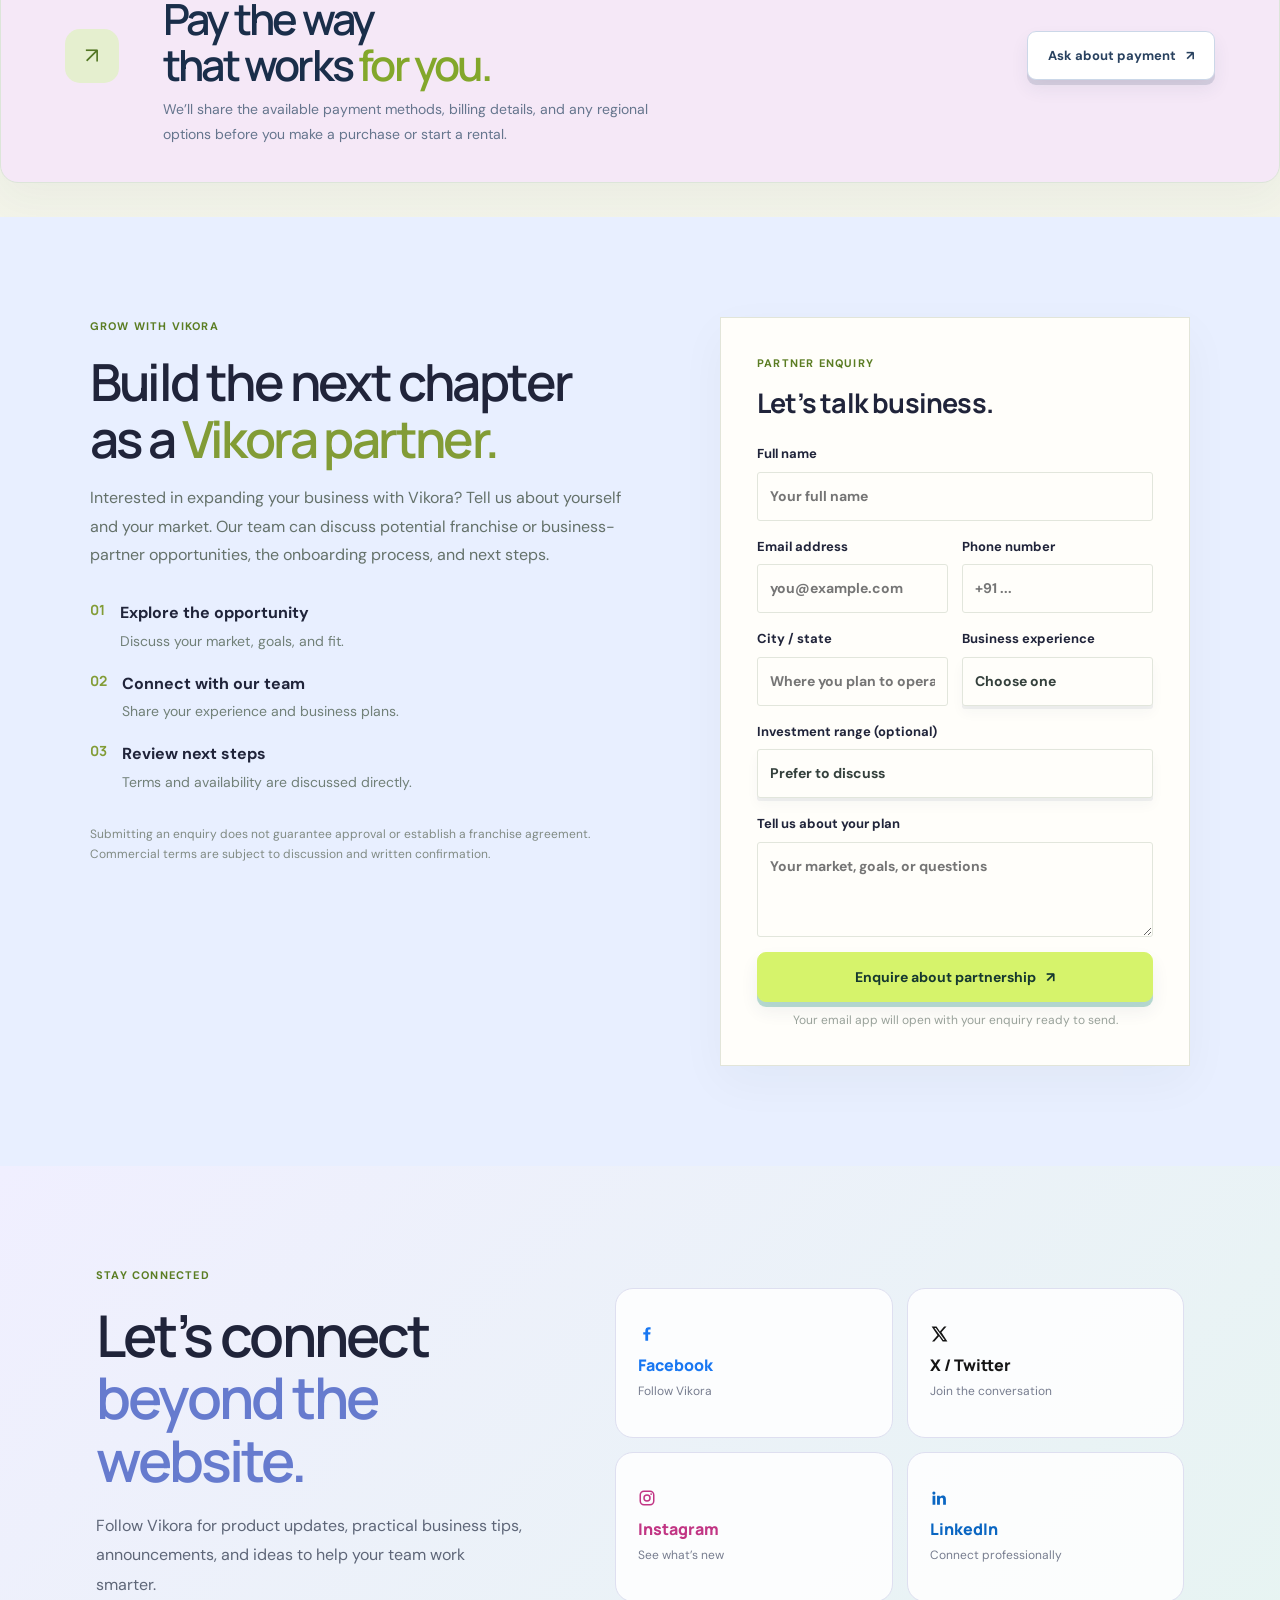
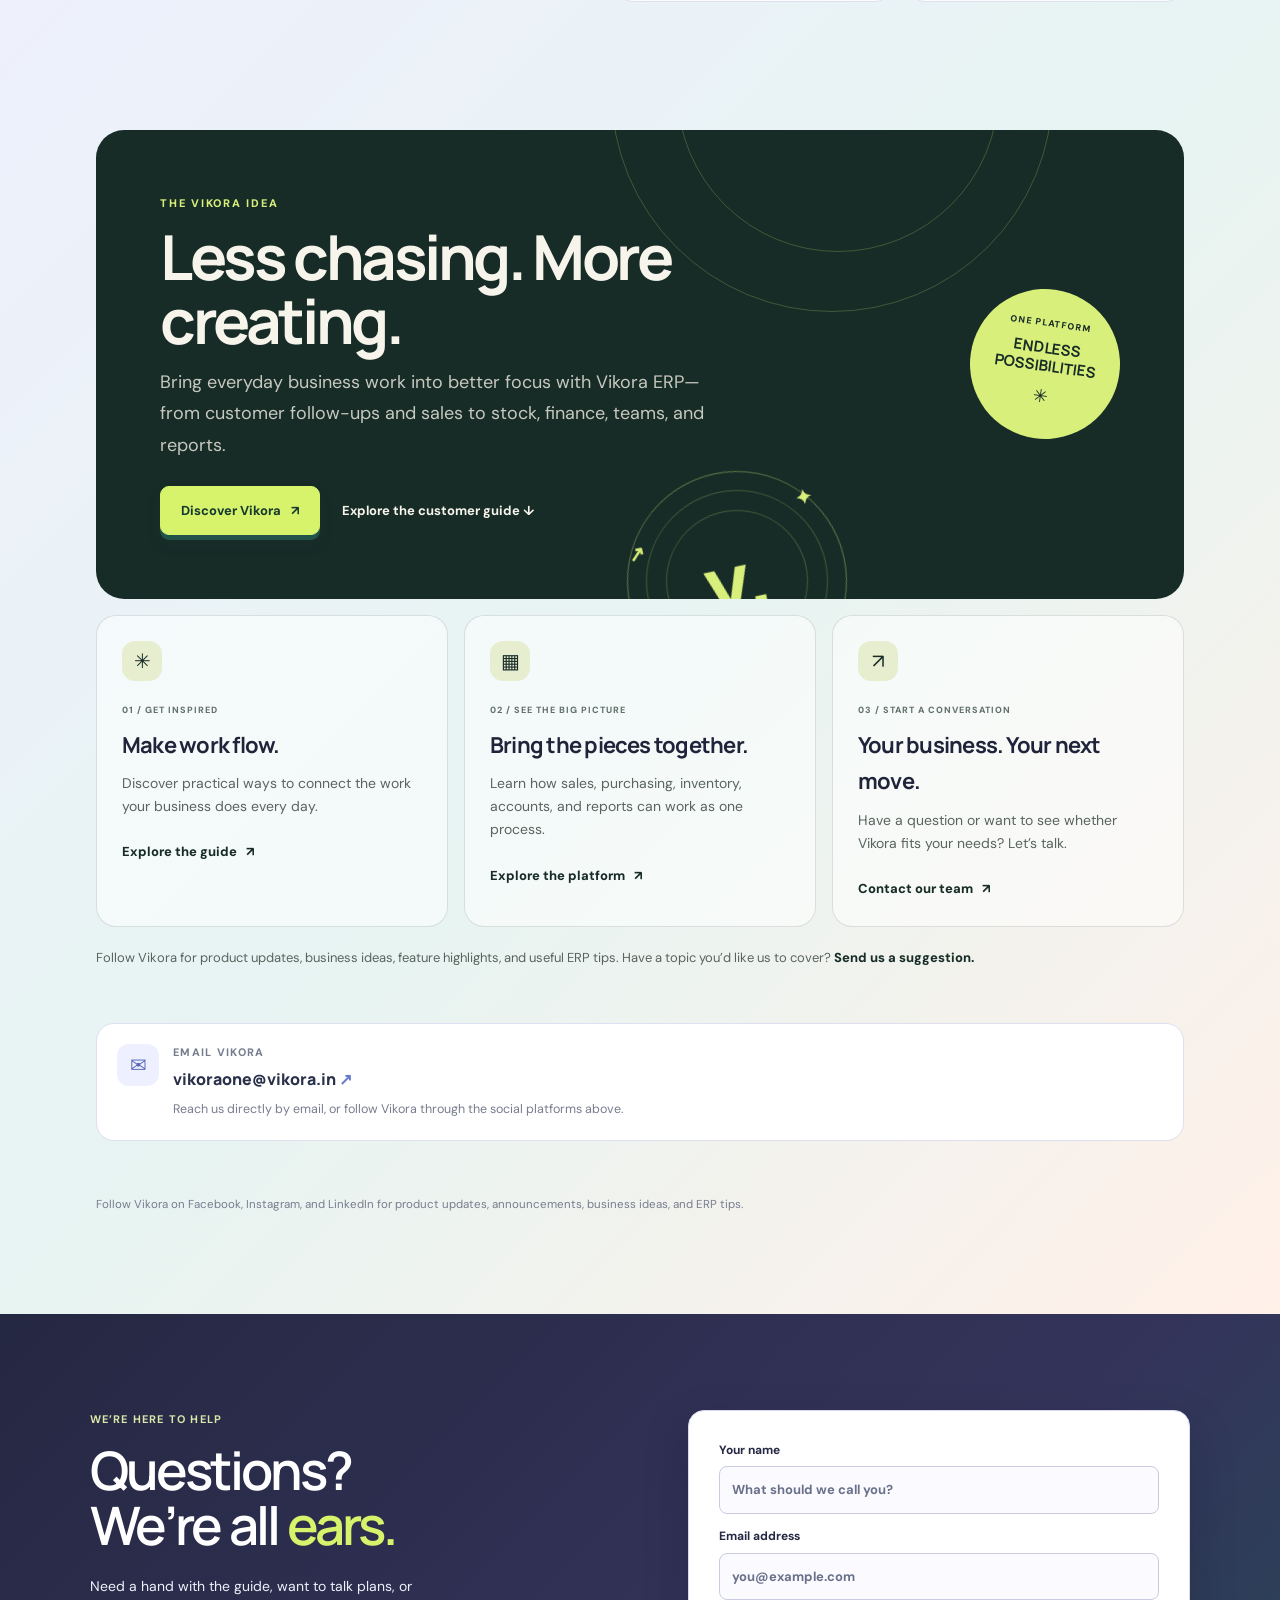
==== commit 16a60d9d: "Add genuine Vikora-One ERP screenshot gallery" ====
--- a/index.html
+++ b/index.html
@@ -103,6 +103,22 @@
 
   <div class="tutorial-team-note"><div><span class="eyebrow dark-eyebrow">FOR A SHARED TEAM</span><h3>One server machine. Up to nine client machines.</h3><p>For multi-user setup, activate Vikora on the server machine, then connect up to nine client machines over Wi-Fi or LAN using the shared configuration. Confirm network and backup steps with your installation guide or support team.</p></div><a class="button button-outline" href="#contact">Ask for help <span>↗</span></a></div>
 </section>
+<section class="section erp-screenshots" id="erp-screenshots">
+  <div class="section-heading erp-screenshots-heading">
+    <div><div class="eyebrow dark-eyebrow">INSIDE THE PRODUCT</div><h2>See Vikora-One<br><em>in action.</em></h2></div>
+    <p>Explore genuine screenshots from the Vikora-One ERP software. Open any screen for a closer look.</p>
+  </div>
+  <div class="erp-screenshot-grid">
+    <a class="erp-screenshot-card" href="images/125149.png" target="_blank" rel="noopener" aria-label="Open Vikora-One ERP screenshot 1 in a new tab"><span class="erp-screenshot-image"><img src="images/125149.png" alt="Actual Vikora-One ERP software screen 1" loading="lazy"></span><span class="erp-screenshot-caption"><b>Vikora-One ERP</b><small>Product screen 01 · Open full size ↗</small></span></a>
+    <a class="erp-screenshot-card" href="images/125459.png" target="_blank" rel="noopener" aria-label="Open Vikora-One ERP screenshot 2 in a new tab"><span class="erp-screenshot-image"><img src="images/125459.png" alt="Actual Vikora-One ERP software screen 2" loading="lazy"></span><span class="erp-screenshot-caption"><b>Vikora-One ERP</b><small>Product screen 02 · Open full size ↗</small></span></a>
+    <a class="erp-screenshot-card" href="images/125652.png" target="_blank" rel="noopener" aria-label="Open Vikora-One ERP screenshot 3 in a new tab"><span class="erp-screenshot-image"><img src="images/125652.png" alt="Actual Vikora-One ERP software screen 3" loading="lazy"></span><span class="erp-screenshot-caption"><b>Vikora-One ERP</b><small>Product screen 03 · Open full size ↗</small></span></a>
+    <a class="erp-screenshot-card" href="images/125758.png" target="_blank" rel="noopener" aria-label="Open Vikora-One ERP screenshot 4 in a new tab"><span class="erp-screenshot-image"><img src="images/125758.png" alt="Actual Vikora-One ERP software screen 4" loading="lazy"></span><span class="erp-screenshot-caption"><b>Vikora-One ERP</b><small>Product screen 04 · Open full size ↗</small></span></a>
+    <a class="erp-screenshot-card" href="images/130025.png" target="_blank" rel="noopener" aria-label="Open Vikora-One ERP screenshot 5 in a new tab"><span class="erp-screenshot-image"><img src="images/130025.png" alt="Actual Vikora-One ERP software screen 5" loading="lazy"></span><span class="erp-screenshot-caption"><b>Vikora-One ERP</b><small>Product screen 05 · Open full size ↗</small></span></a>
+    <a class="erp-screenshot-card" href="images/130231.png" target="_blank" rel="noopener" aria-label="Open Vikora-One ERP screenshot 6 in a new tab"><span class="erp-screenshot-image"><img src="images/130231.png" alt="Actual Vikora-One ERP software screen 6" loading="lazy"></span><span class="erp-screenshot-caption"><b>Vikora-One ERP</b><small>Product screen 06 · Open full size ↗</small></span></a>
+  </div>
+  <p class="erp-screenshots-note">These are genuine product screenshots. Sample or customer data visible in a screen should be reviewed before sharing publicly.</p>
+</section>
+
 <section class="manifesto about-section" id="about"><div class="about-watermark" aria-hidden="true"><span>v</span></div><div class="about-content"><div class="about-copy"><div class="eyebrow">ABOUT VIKORA ERP</div><h2>One platform.<br><em>All business.</em></h2><p class="about-lede">Bring your day-to-day business work together in one ERP.</p><p>Vikora connects customer management, sales and invoicing, purchasing, inventory, projects, accounts, HR and payroll, and management reports. Use role-based permissions to control which modules and branch data each person can access.</p><div class="about-facts"><div><span class="fact-icon">01</span><span><b>Business modules</b><small>CRM, sales, purchasing, stock, projects, finance and HR.</small></span></div><div><span class="fact-icon">02</span><span><b>Useful visibility</b><small>Cloud and mobile access with real-time reporting.</small></span></div><div><span class="fact-icon">03</span><span><b>Support for teams</b><small>Single-user or shared server-and-client setup.</small></span></div></div><div class="about-actions"><a class="button button-lime" href="#about-details">Explore the platform <span>↓</span></a><a class="light-link" href="#contact">Book a free demo <span>↗</span></a></div></div><figure class="about-visual about-vision"><div class="vision-image-frame"><img src="images/vikora-vision.svg" alt="Vikora ERP creative artwork showing a developer workspace and the message Big Dreams Build Great Systems"></div><figcaption><img class="about-product-mark" src="images/vikora-logo.svg" alt=""><span><b>Vikora ERP</b><small>Software · Data · Business systems</small></span><i>✳</i></figcaption></figure></div></section>
 
     <section class="about-details" id="about-details">
--- a/styles.css
+++ b/styles.css
@@ -490,7 +490,7 @@
 .social-links{display:grid;grid-template-columns:repeat(2,minmax(0,1fr));gap:14px}
 .social-link{min-height:150px;padding:22px;border:1px solid #dedff0;border-radius:18px;background:#ffffffd9;display:flex;flex-direction:column;align-items:flex-start;justify-content:center;gap:6px;transition:transform .2s,box-shadow .2s,border-color .2s}
 .social-link:hover,.social-link:focus-visible{transform:translateY(-4px);box-shadow:0 18px 35px #25284218;border-color:#b8bddf}
-.social-link svg{width:29px;height:29px;margin-bottom:8px;fill:currentColor}
+.social-link svg{width:18px;height:18px;margin-bottom:5px;fill:currentColor;flex:0 0 18px}
 .social-link span{font:800 1rem Manrope,sans-serif}.social-link small{font-size:.75rem;color:#777d8f}
 .social-facebook{color:#1877f2}.social-x{color:#151515}.social-instagram{color:#c13584}.social-linkedin{color:#0a66c2}
 .social-email-contact{grid-column:1/-1;display:flex;align-items:flex-start;gap:14px;padding:20px;border:1px solid #dedff0;border-radius:18px;background:#fff}.social-email-icon{display:grid;place-items:center;flex:0 0 42px;height:42px;border-radius:12px;background:#eef0ff;color:#5868b7;font-size:1.25rem}.social-email-contact small{display:block;margin-bottom:5px;color:#777d8f;font-size:.68rem;font-weight:800;letter-spacing:.12em}.social-email-contact a{font:800 1rem Manrope,sans-serif;color:#28304a;text-decoration:none;overflow-wrap:anywhere}.social-email-contact a span{color:#667bce}.social-email-contact p{margin:6px 0 0;color:#777d8f;font-size:.78rem;line-height:1.6}.social-profile-note{grid-column:1/-1;color:#777d8f;font-size:.72rem;margin:0}
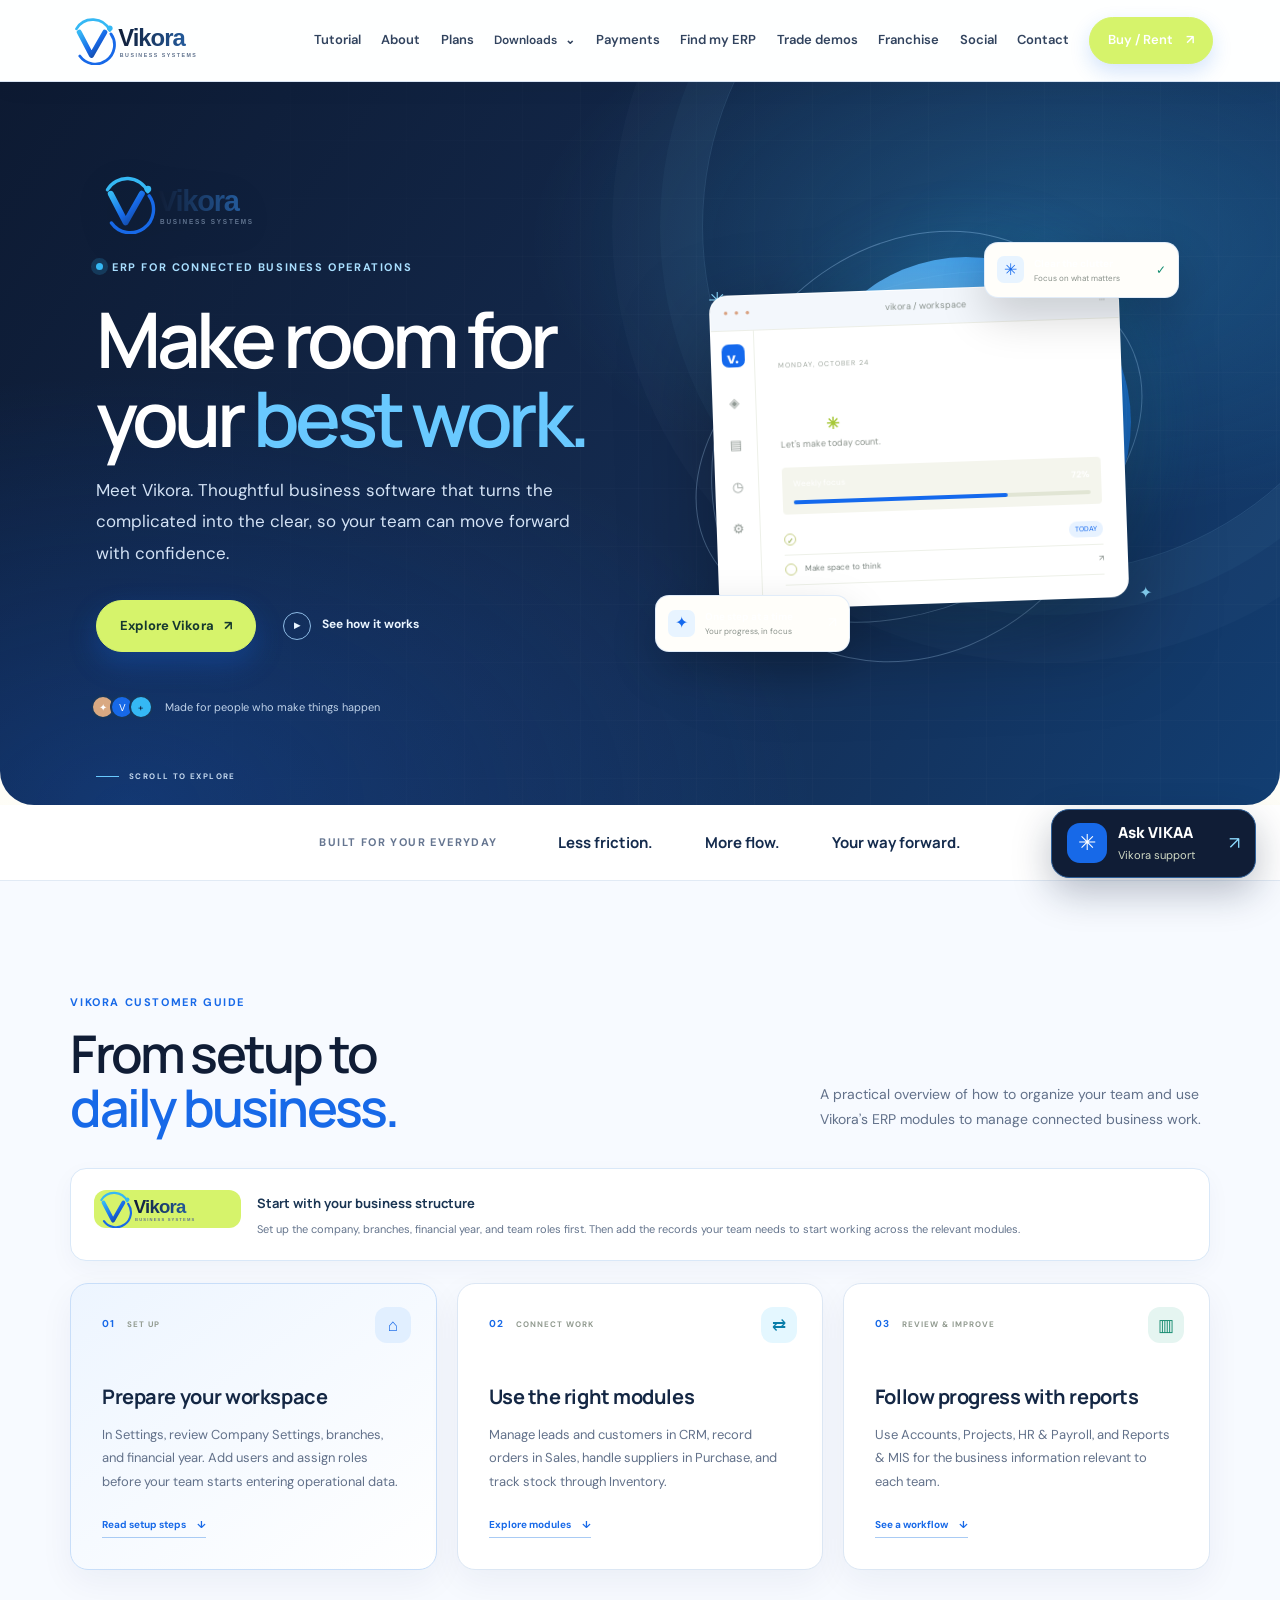
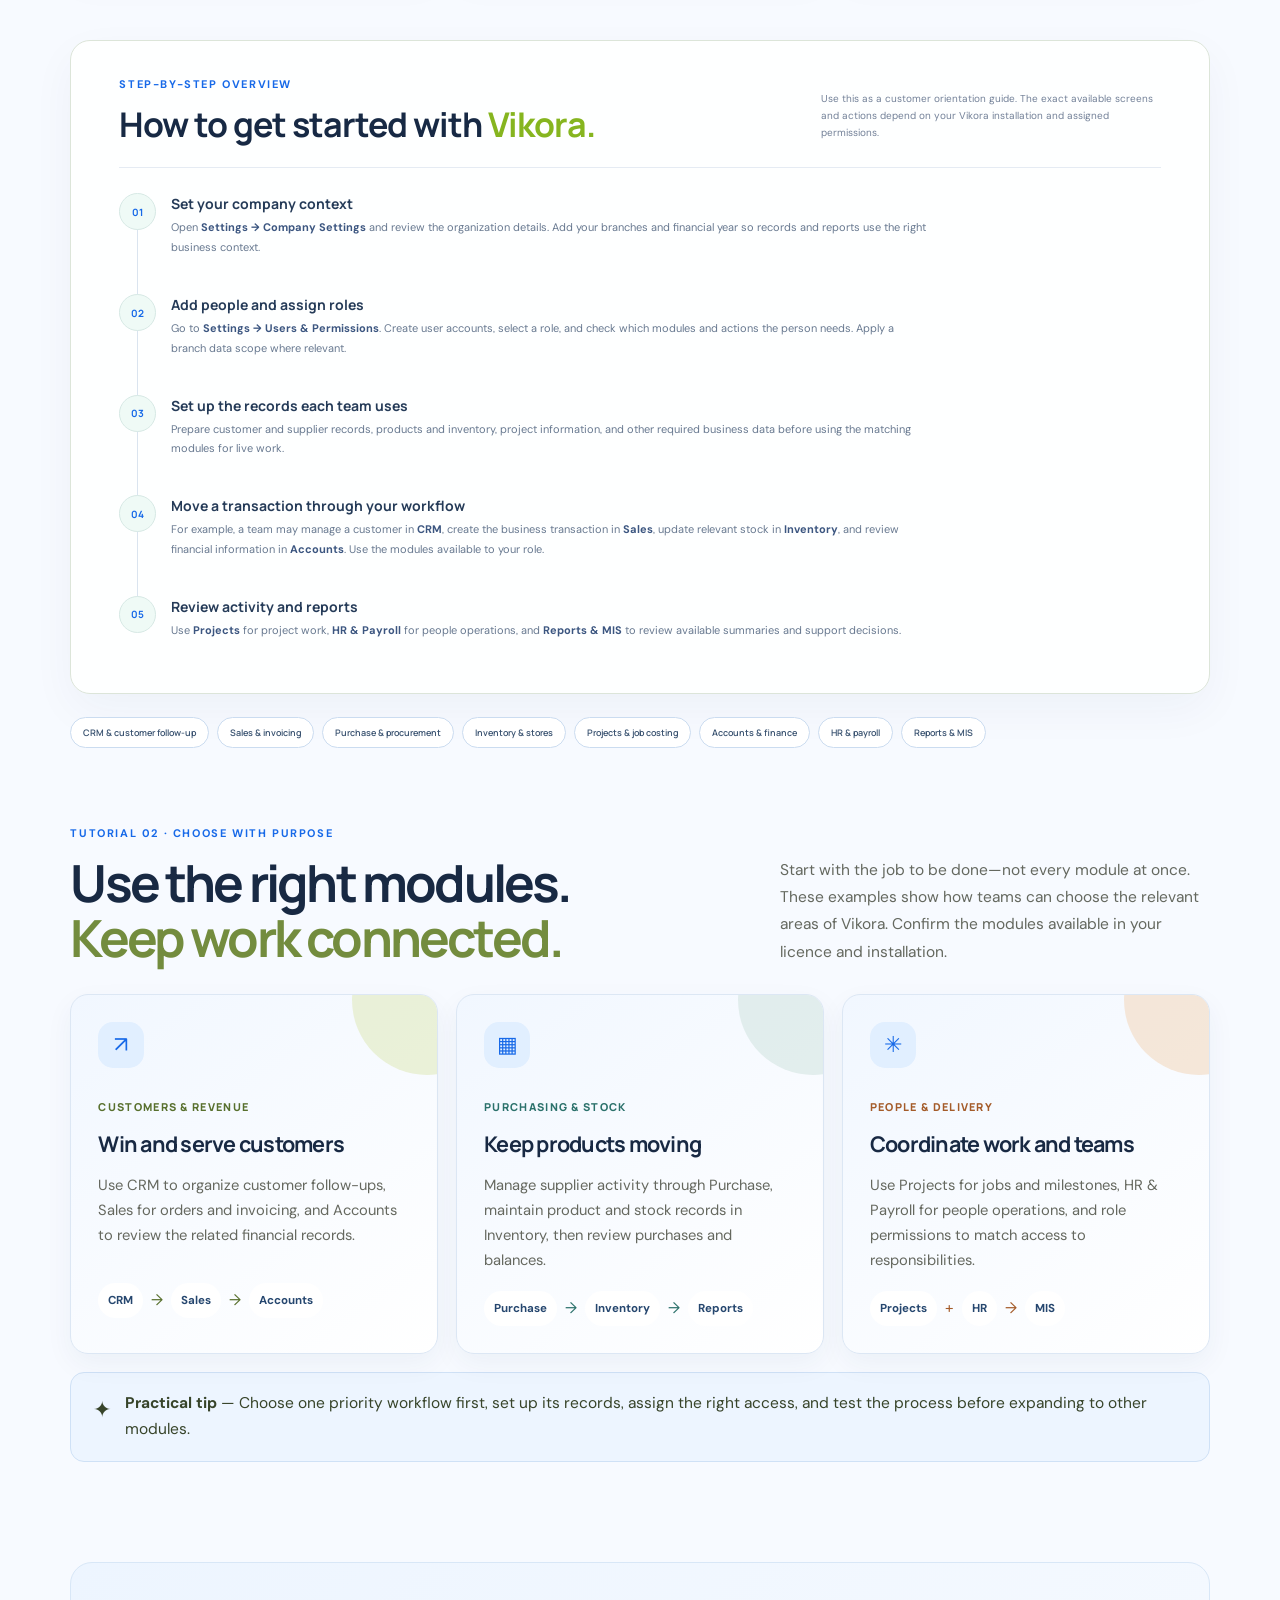
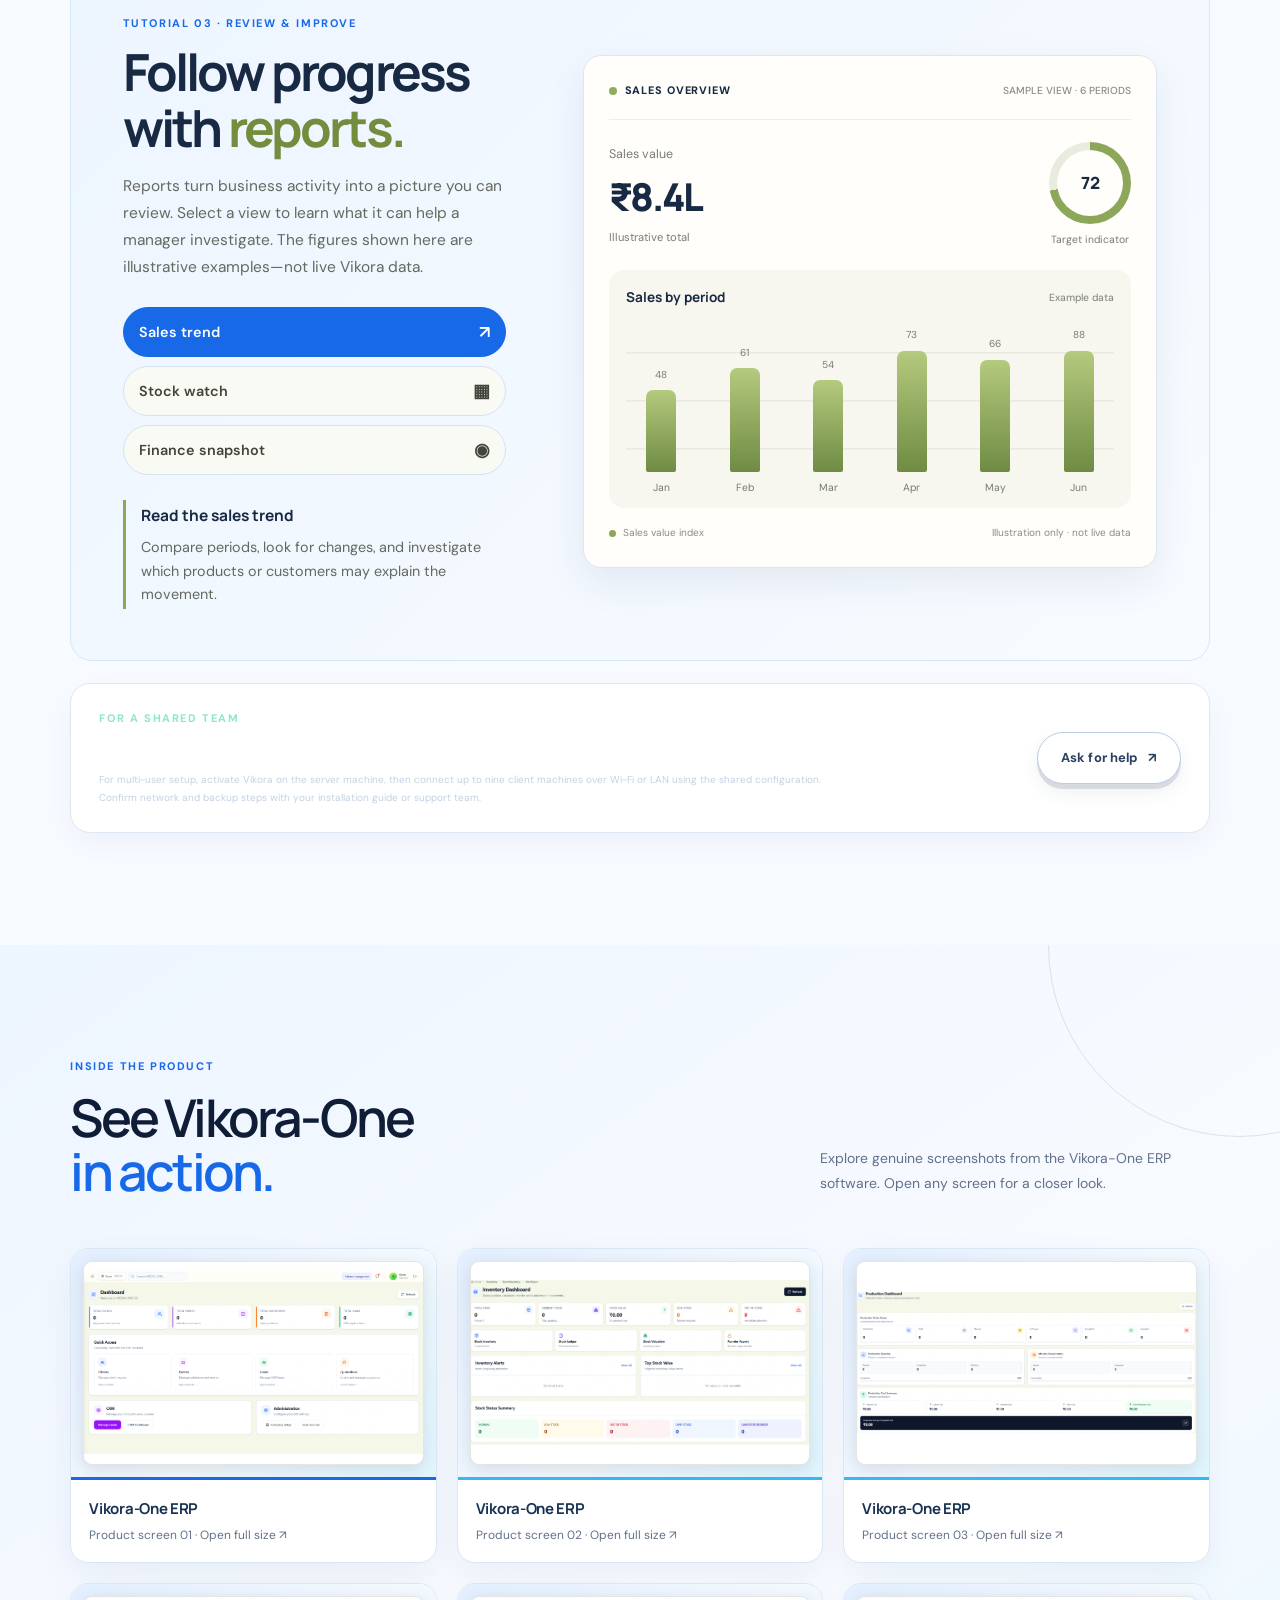
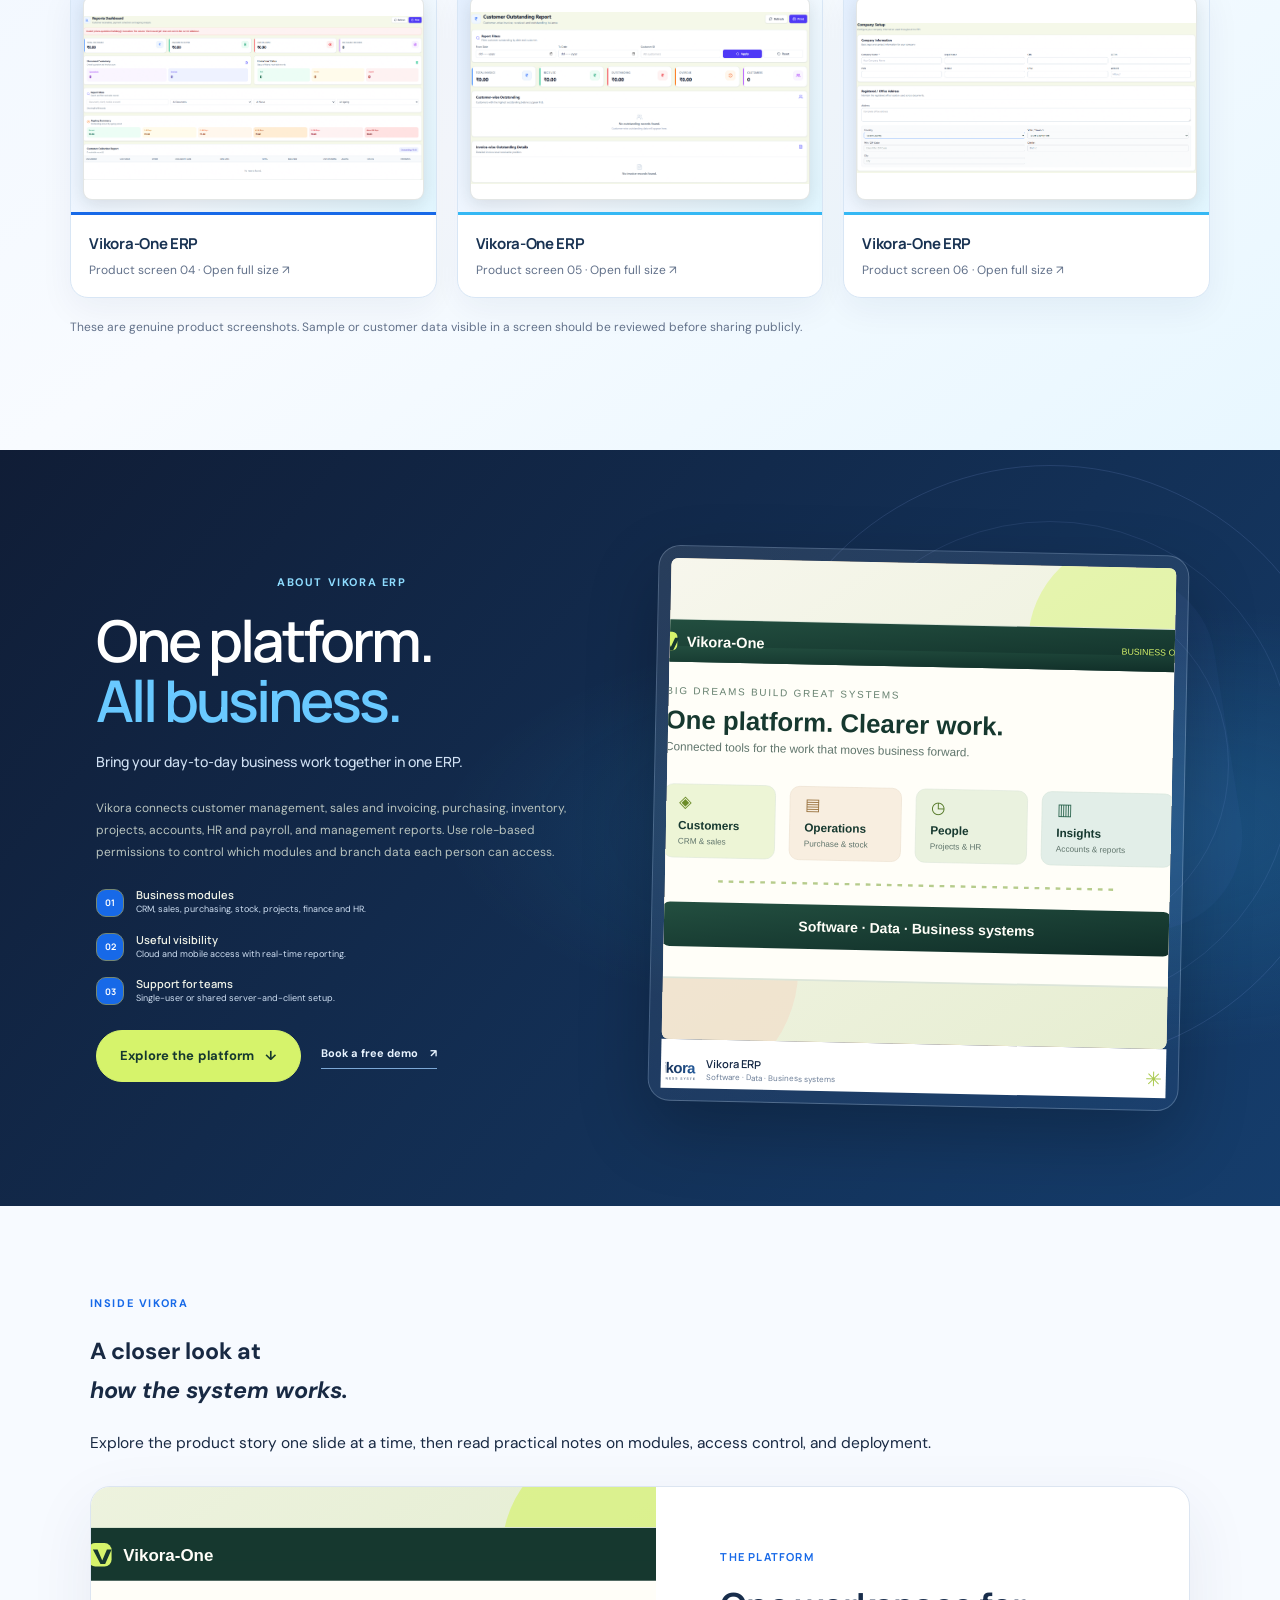
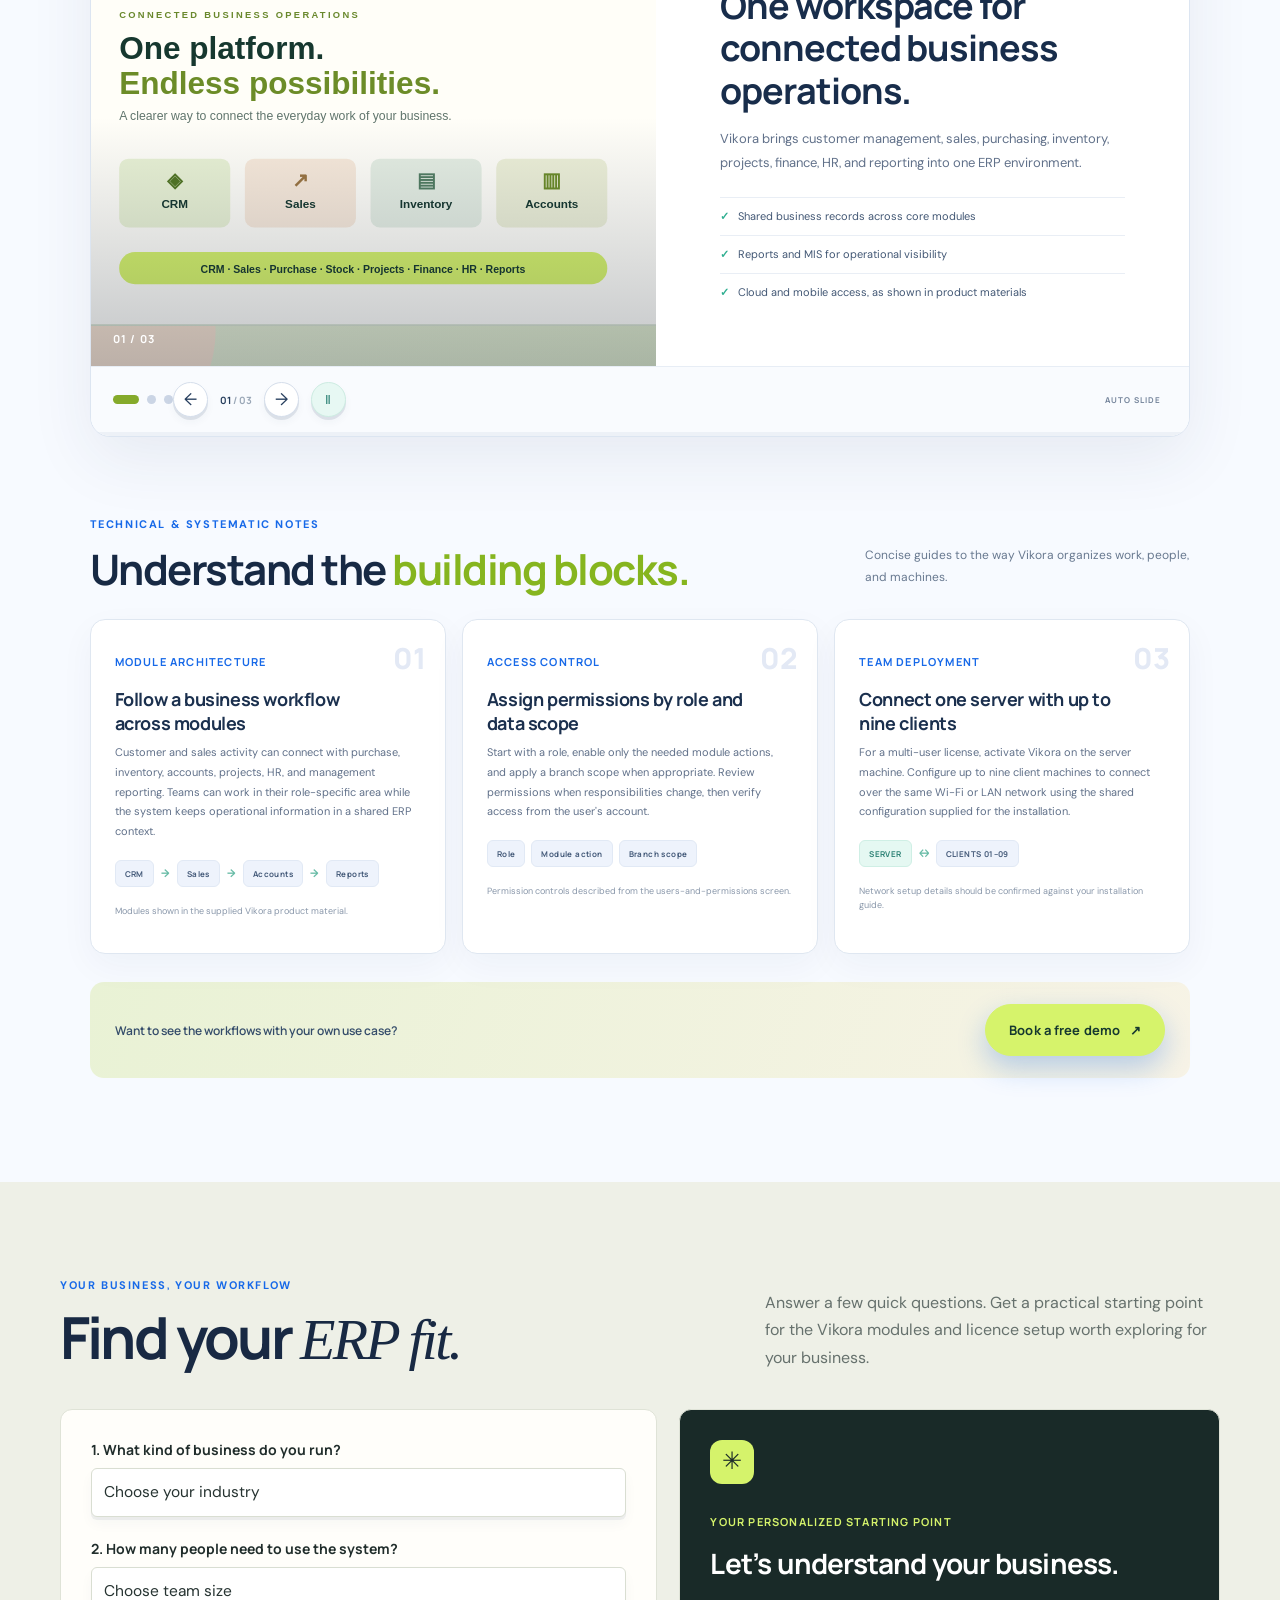
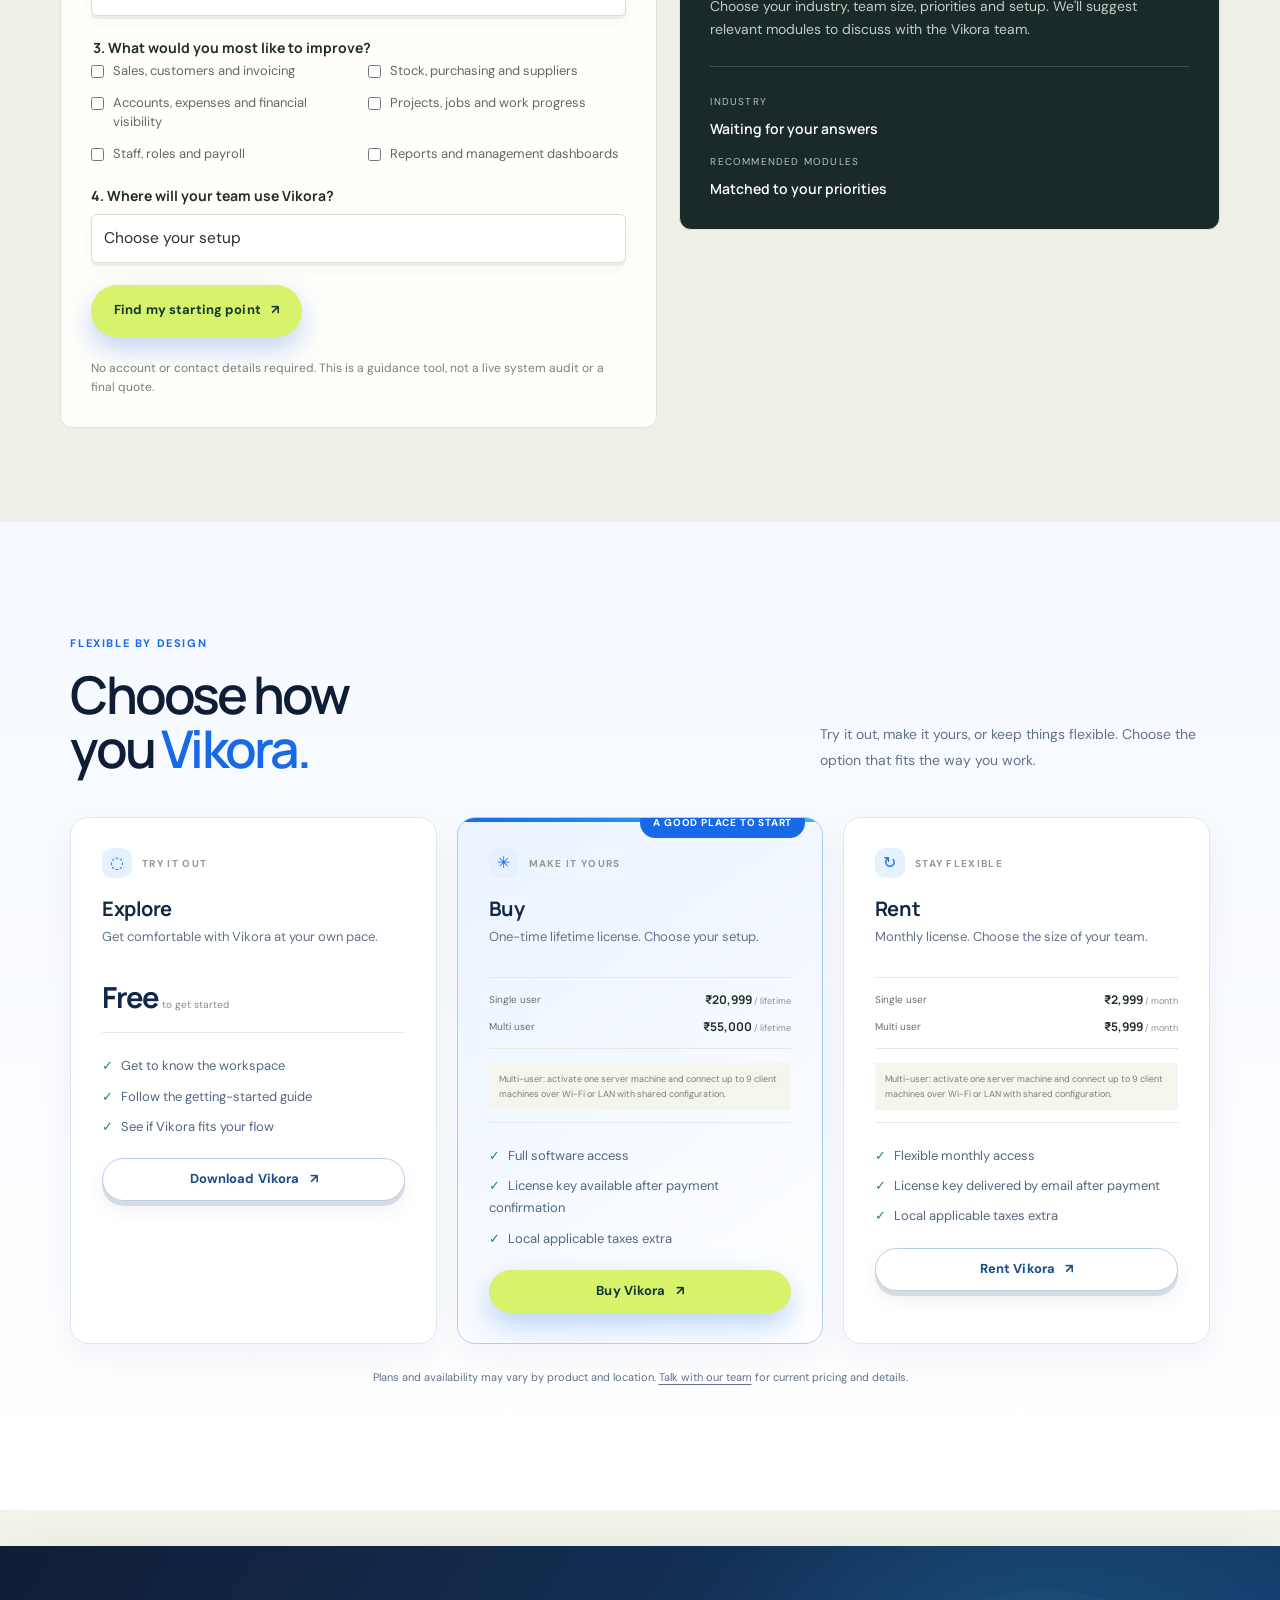
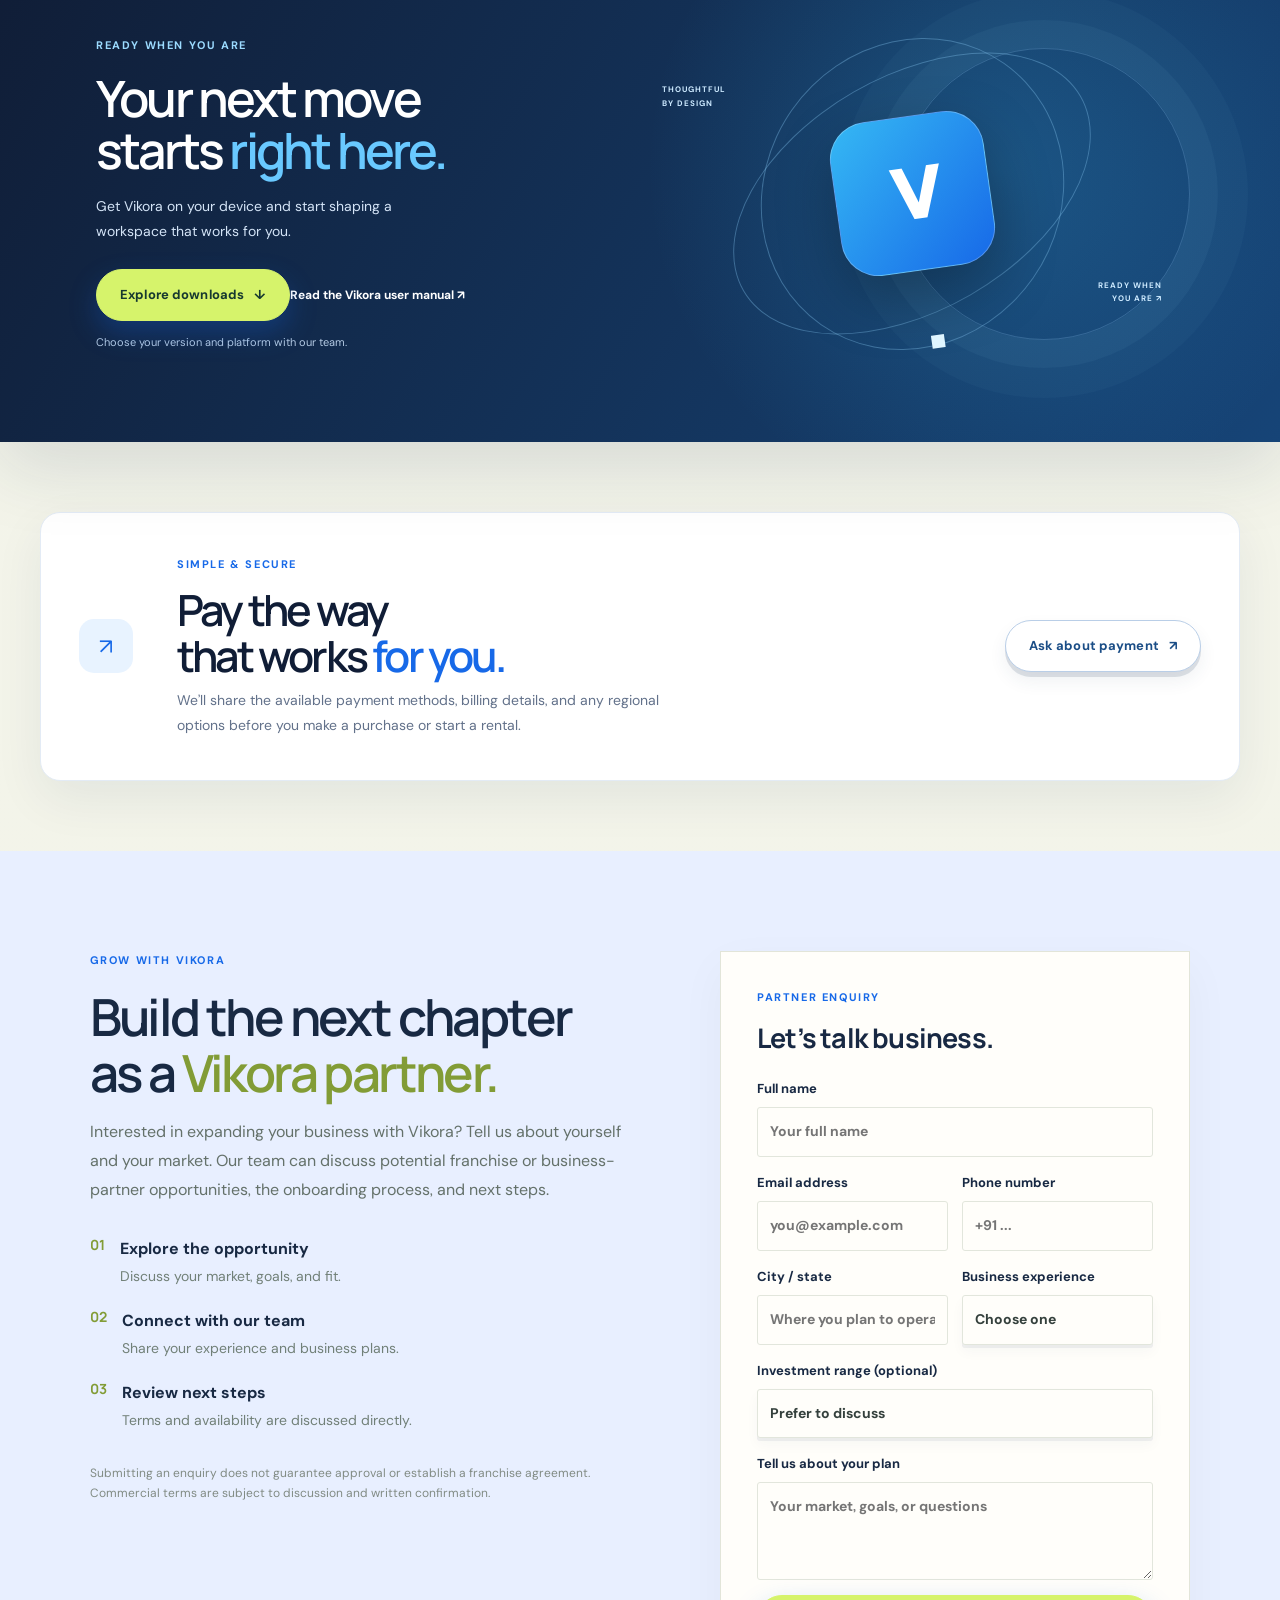
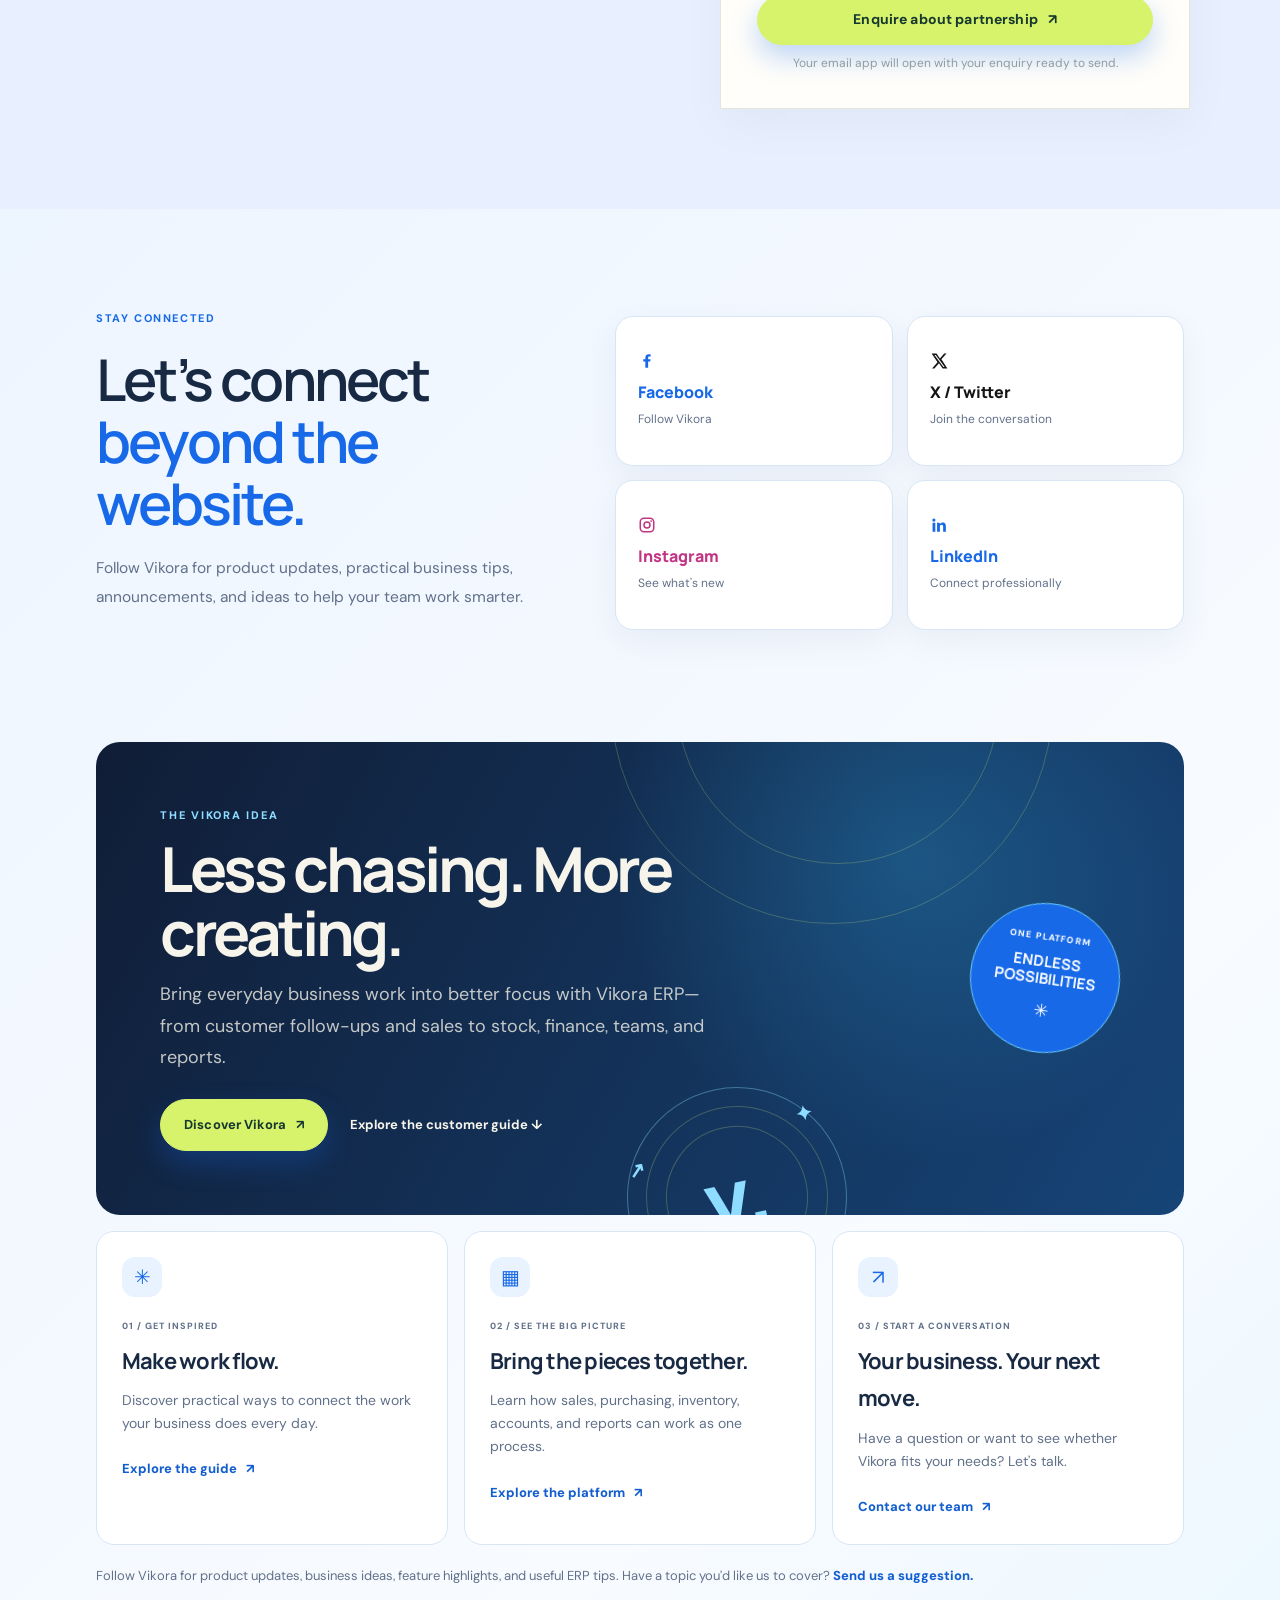
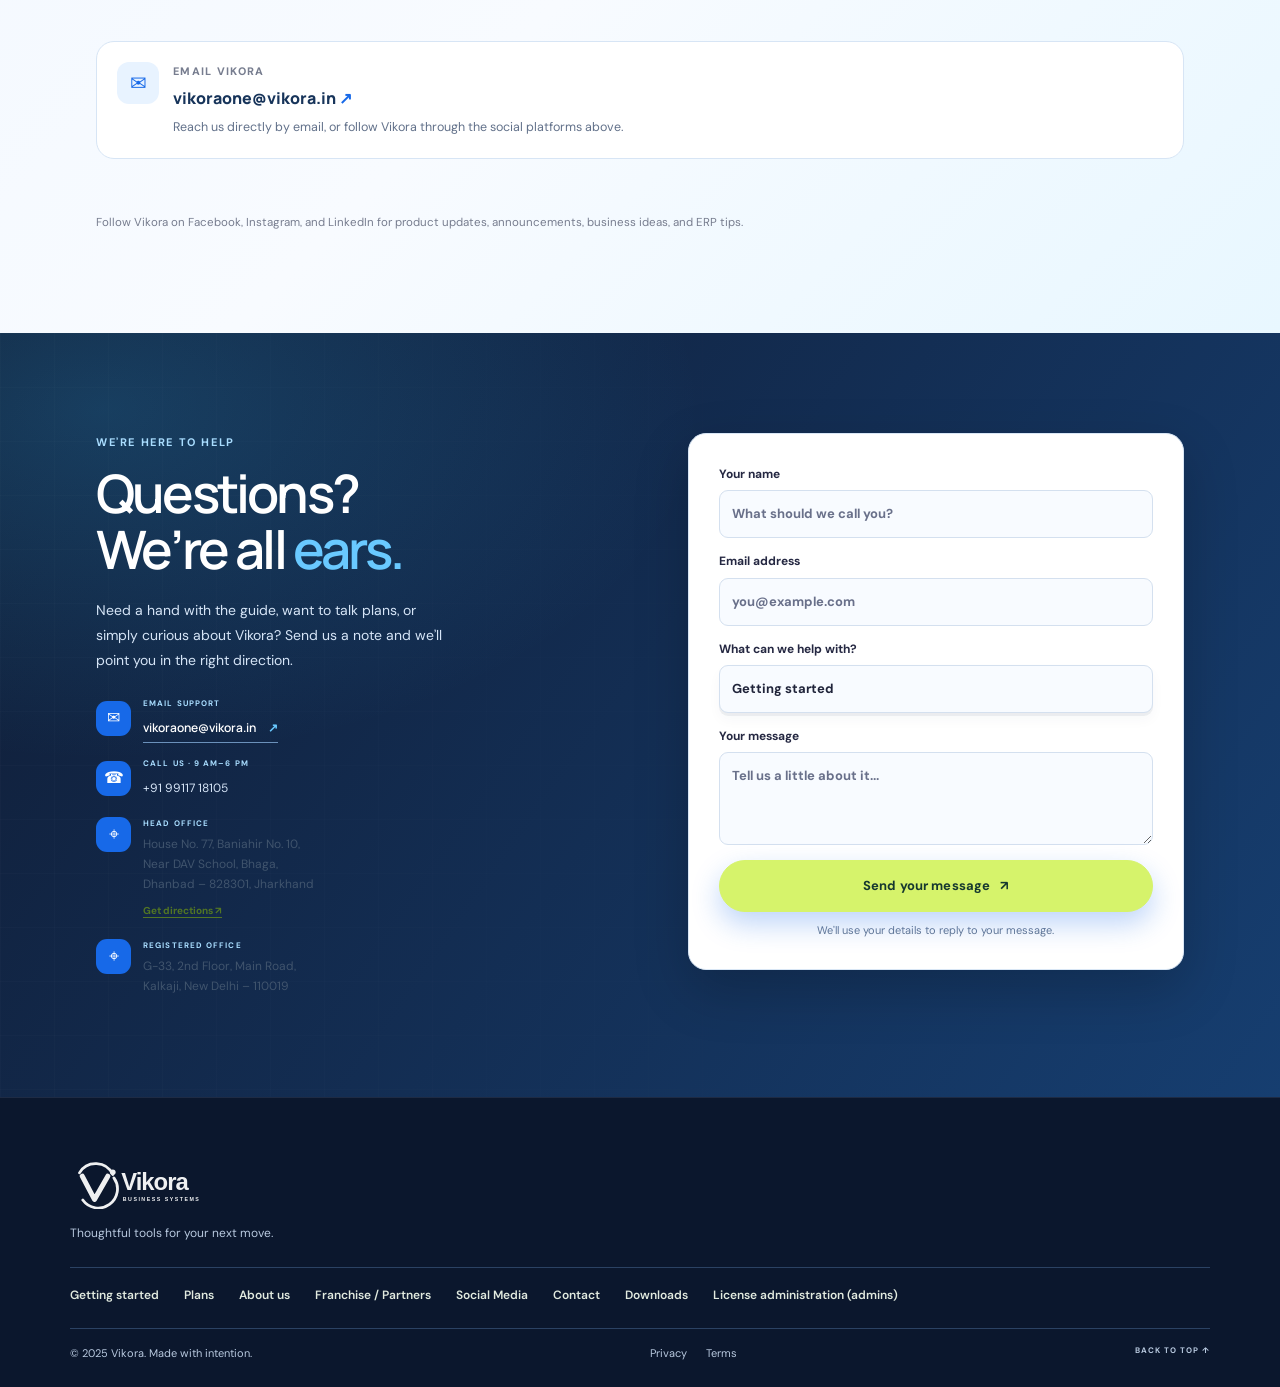
==== commit e7849d0b: "Align Vikora website browser theme with premium blue identity" ====
--- a/index.html
+++ b/index.html
@@ -3,7 +3,7 @@
 <head>
   <meta charset="utf-8">
   <meta name="viewport" content="width=device-width, initial-scale=1">
-  <meta name="theme-color" content="#F5F4ED">
+  <meta name="theme-color" content="#101D36">
   <meta name="description" content="Discover Vikora ERP: connected business modules for sales, inventory, finance, HR, reporting and team workflows.">
   <link rel="icon" type="image/svg+xml" href="images/favicon.svg">
   <link rel="apple-touch-icon" href="images/vikora-logo.svg">
--- a/styles.css
+++ b/styles.css
@@ -548,3 +548,380 @@
 .social-promo-note a{color:#172c27;font-weight:800;text-underline-offset:3px}
 @media(max-width:760px){.social-promo-banner{grid-template-columns:1fr;gap:18px;border-radius:22px}.social-promo-stamp{width:116px;height:116px;margin-top:6px}.social-promo-stamp b{font-size:12px}.social-promo-orbit{right:5%;bottom:-90px;opacity:.55}.social-promo-grid{grid-template-columns:1fr}.social-promo-card{min-height:0}.social-promo-card-icon{margin-bottom:14px}}
 @media(prefers-reduced-motion:reduce){.social-promo-card{transition:none}}
+
+
+/* Vikora-One product screenshot gallery */
+.erp-screenshots{position:relative;overflow:hidden;background:linear-gradient(145deg,#f4f2e8 0%,#eef2e9 48%,#e9f0ec 100%)}
+.erp-screenshots:before{position:absolute;content:"";width:380px;height:380px;right:-150px;top:-190px;border:1px solid rgba(31,65,55,.13);border-radius:50%;pointer-events:none}
+.erp-screenshots-heading{position:relative;z-index:1}
+.erp-screenshot-grid{position:relative;z-index:1;display:grid;grid-template-columns:repeat(3,minmax(0,1fr));gap:20px;margin-top:clamp(28px,4vw,48px)}
+.erp-screenshot-card{display:flex;min-width:0;flex-direction:column;overflow:hidden;border:1px solid rgba(28,54,46,.14);border-radius:20px;background:#fffdf7;color:#1d3029;text-decoration:none;box-shadow:0 10px 30px rgba(25,48,39,.07);transition:transform .22s ease,box-shadow .22s ease,border-color .22s ease}
+.erp-screenshot-card:hover{transform:translateY(-5px);border-color:rgba(45,91,71,.38);box-shadow:0 18px 38px rgba(25,48,39,.13)}
+.erp-screenshot-image{display:grid;place-items:center;min-height:190px;aspect-ratio:16/10;overflow:hidden;padding:12px;background:linear-gradient(135deg,#e6eee3,#f5edda 52%,#e5edf0)}
+.erp-screenshot-card:nth-child(3n+2) .erp-screenshot-image{background:linear-gradient(135deg,#e9e8f4,#f5e9e2 55%,#e6eee8)}
+.erp-screenshot-card:nth-child(3n) .erp-screenshot-image{background:linear-gradient(135deg,#e5efed,#e9e8db 55%,#f2e8d9)}
+.erp-screenshot-image img{display:block;width:100%;height:100%;max-height:330px;object-fit:contain;border:1px solid rgba(26,48,40,.12);border-radius:9px;background:#fff;box-shadow:0 5px 18px rgba(20,35,29,.12)}
+.erp-screenshot-caption{display:flex;flex-direction:column;gap:5px;padding:16px 18px 18px;border-top:3px solid #b5cf83}
+.erp-screenshot-card:nth-child(3n+2) .erp-screenshot-caption{border-top-color:#b9acd9}
+.erp-screenshot-card:nth-child(3n) .erp-screenshot-caption{border-top-color:#83bdb2}
+.erp-screenshot-caption b{font-family:Manrope,sans-serif;font-size:15px;letter-spacing:-.02em}
+.erp-screenshot-caption small{color:#66736b;font-size:12px;line-height:1.5}
+.erp-screenshots-note{position:relative;z-index:1;margin:20px 0 0;color:#657068;font-size:12px;line-height:1.6}
+@media(max-width:900px){.erp-screenshot-grid{grid-template-columns:repeat(2,minmax(0,1fr));gap:15px}}
+@media(max-width:560px){.erp-screenshot-grid{grid-template-columns:1fr;gap:14px}.erp-screenshot-image{min-height:170px}.erp-screenshot-card{border-radius:16px}.erp-screenshot-caption{padding:14px 15px}}
+@media(prefers-reduced-motion:reduce){.erp-screenshot-card{transition:none}}
+
+
+/* =========================================================
+   VIKORA PREMIUM BLUE SYSTEM — complete visual refresh
+   Keeps existing HTML, links, pricing, assets and interactions.
+   ========================================================= */
+:root{
+  --ink:#101d36;
+  --muted:#62718a;
+  --cream:#f3f7fc;
+  --paper:#ffffff;
+  --lime:#1769e8;
+  --line:#dce6f3;
+  --orange:#35b8f4;
+  --vikora-navy:#101d36;
+  --vikora-blue:#1769e8;
+  --vikora-sky:#35b8f4;
+  --vikora-pale:#f2f6fc;
+  --vikora-text:#182943;
+}
+html{scroll-padding-top:100px}
+body{background:var(--vikora-pale);color:var(--vikora-text);font-size:15.5px;line-height:1.7}
+::selection{background:#cfe4ff;color:#10264a}
+a{transition:color .2s ease}
+.site-header{
+  position:sticky;top:0;z-index:100;width:100%;max-width:none;height:82px;
+  padding:0 max(calc((100% - 1320px)/2),5.2%);
+  background:rgba(255,255,255,.92);backdrop-filter:blur(18px);
+  border-bottom:1px solid rgba(208,222,240,.8);
+  box-shadow:0 5px 24px rgba(16,29,54,.045)
+}
+.brand-image img{max-height:48px;width:auto}
+.nav-links{gap:clamp(13px,1.6vw,25px);font-size:12px;color:#31435e}
+.nav-links>a:not(.nav-cta):hover,.footer a:hover{color:var(--vikora-blue)}
+.nav-cta{padding:11px 18px;border:1px solid var(--vikora-blue);border-radius:999px;background:var(--vikora-blue);color:#fff!important;box-shadow:0 8px 20px rgba(23,105,232,.18)}
+.nav-cta:hover{background:#0f56c8;transform:translateY(-1px)}
+.nav-dropdown-toggle{font-size:12px;color:#31435e}
+.nav-dropdown-menu{border-color:#dce6f3;border-radius:14px;box-shadow:0 20px 50px rgba(16,29,54,.15)}
+.nav-dropdown-menu a:hover,.nav-dropdown-menu a:focus-visible{background:#edf5ff;color:#145dcc}
+.hero{
+  max-width:none;min-height:690px;padding:92px max(calc((100% - 1240px)/2),7.5%) 86px;
+  grid-template-columns:1fr 1.05fr;gap:5%;
+  color:#fff;background:
+    radial-gradient(ellipse at 82% 22%,rgba(53,184,244,.25),transparent 35%),
+    radial-gradient(ellipse at 10% 100%,rgba(23,105,232,.28),transparent 42%),
+    linear-gradient(125deg,#0d1a32 0%,#142b50 55%,#123e72 100%);
+}
+.hero:before{content:"";position:absolute;inset:0;pointer-events:none;opacity:.22;background-image:linear-gradient(rgba(255,255,255,.08) 1px,transparent 1px),linear-gradient(90deg,rgba(255,255,255,.08) 1px,transparent 1px);background-size:58px 58px;mask-image:linear-gradient(90deg,transparent,#000 50%,#000)}
+.hero-copy,.hero-art{position:relative;z-index:1}
+.hero .eyebrow{color:#a9dfff}
+.pulse{background:#35b8f4;box-shadow:0 0 0 5px rgba(53,184,244,.18)}
+.hero h1{font-size:clamp(54px,6vw,82px);line-height:1.02;letter-spacing:-4.5px;color:#fff}
+.hero h1 em{color:#69c9ff}
+.hero-lede{max-width:500px;color:#d3e2f5;font-size:17px;line-height:1.85}
+.button{min-height:52px;padding:0 23px;border-radius:999px;font-size:13px;letter-spacing:.01em}
+.button-lime{background:linear-gradient(110deg,#1769e8,#2389f4);color:#fff;box-shadow:0 12px 28px rgba(23,105,232,.28)}
+.button-lime:hover{background:linear-gradient(110deg,#1058ce,#1678df)}
+.hero .text-link{color:#eaf5ff}
+.hero .play{border-color:#8dbbe5}
+.trust-note{color:#bfd2e9;font-size:11px}
+.avatar-stack i{border-color:#16365d}
+.avatar-stack i:nth-child(2){background:#1769e8}.avatar-stack i:nth-child(3){background:#35b8f4;color:#102544}
+.hero-art{height:500px}
+.sun-disc{background:radial-gradient(circle at 35% 30%,#8edcff,#2388e8 55%,#1554a7);opacity:.9;box-shadow:0 0 90px rgba(53,184,244,.25)}
+.orbit{border-color:rgba(176,218,255,.34)}
+.product-window{border:1px solid rgba(255,255,255,.55);border-radius:18px;box-shadow:0 35px 90px rgba(0,0,0,.35);transform:rotate(-2deg)}
+.window-top{background:#f3f7fc}
+.side-brand{background:#1769e8;color:#fff}
+.progress u{background:#1769e8}
+.task-tag{background:#e7f2ff;color:#1769e8}
+.floating-card{border:1px solid rgba(218,232,248,.8);border-radius:14px;box-shadow:0 18px 45px rgba(0,0,0,.18)}
+.mini-icon,.spark{background:#e8f4ff;color:#1769e8}
+.card-check{color:#168b70}
+.tiny-star{color:#8edcff}
+.scroll-cue{color:#c3d7ed}
+.scroll-cue span{background:#69c9ff}
+.proof-strip{padding:27px 7%;background:#fff;color:#657590;border-bottom:1px solid #e1eaf5}
+.proof-strip div{color:#142b4d;font-size:15px}
+.section{max-width:1320px;padding:112px 5.5%}
+.section-heading{gap:40px}
+.eyebrow{letter-spacing:1.6px}
+.dark-eyebrow{color:#1769e8}
+.section h2,.download-section h2,.payment-section h2,.contact-section h2{color:#101d36}
+.section h2 em,.download-section h2 em,.payment-section h2 em{color:#1769e8}
+.section-heading>p{color:#62718a;font-size:14px;max-width:390px}
+.guide-section,.about-details{background:#f7faff}
+.guide-grid,.plan-grid{gap:20px}
+.guide-card,.plan-card,.feature-card,.about-details-card{
+  border:1px solid #dce7f4;border-radius:18px;background:#fff;
+  box-shadow:0 10px 30px rgba(24,55,95,.045);transition:transform .22s ease,box-shadow .22s ease,border-color .22s ease
+}
+.guide-card:hover,.plan-card:hover,.feature-card:hover{
+  transform:translateY(-5px);border-color:#b8d5f7;box-shadow:0 18px 42px rgba(24,75,135,.10)
+}
+.guide-feature,.plan-highlight{background:linear-gradient(145deg,#edf5ff,#fff);border-color:#c8def9}
+.step-label,.guide-card>a{color:#1769e8}
+.guide-icon{border-radius:12px}
+.icon-setup{background:#e1efff;color:#1769e8}
+.icon-flow{background:#e4f7ff;color:#087da9}
+.icon-move{background:#e5f5f1;color:#168b70}
+.guide-card h3,.plan-card h3{color:#142744}
+.guide-card p,.plan-desc,.plan-note{color:#62718a}
+.guide-card>a{border-color:#a9cbf4}
+.tutorial-intro{border:1px solid #d9e8f8;border-radius:16px;background:#fff;box-shadow:0 8px 25px rgba(24,55,95,.04)}
+.tutorial-intro-icon{border-radius:12px}
+.tutorial-manual,.tutorial-team-note{border-radius:20px}
+.tutorial-steps article{border-color:#dce6f3}
+.tutorial-steps article>span{color:#1769e8}
+.tutorial-use-cases span{border-color:#cbdcf0;background:#fff;color:#38516f;border-radius:999px}
+.module-learning-card{border:1px solid #dce7f4;border-radius:18px;box-shadow:0 10px 28px rgba(24,55,95,.05)}
+.module-sales,.module-stock,.module-project{background:linear-gradient(145deg,#f1f7ff,#fff)}
+.module-orb{background:#e1efff;color:#1769e8}
+.article-kicker{color:#1769e8}
+.module-path span{border-color:#c7dcf5;background:#fff;color:#26476f;border-radius:999px}
+.module-tip{border:1px solid #cfe1f6;border-radius:14px;background:#edf5ff}
+.tutorial-report-lab{border:1px solid #d8e7f7;border-radius:22px;background:linear-gradient(135deg,#edf5ff,#f8fbff)}
+.report-choice{border-color:#d5e2f1;border-radius:999px}
+.report-choice.is-active{background:#1769e8;color:#fff;border-color:#1769e8}
+.report-dashboard{border:1px solid #dbe6f3;border-radius:18px;box-shadow:0 15px 38px rgba(20,55,100,.08)}
+.report-ring{border-color:#d7e7f8}
+.report-ring:before{border-color:#1769e8}
+.tutorial-team-note{background:#fff;border:1px solid #dce7f4;box-shadow:0 10px 28px rgba(24,55,95,.04)}
+.button-outline{border-color:#b9cee7;color:#1a4d86;border-radius:999px}
+.button-outline:hover{background:#edf5ff}
+.manifesto.about-section{
+  position:relative;min-height:640px;padding:100px max(calc((100% - 1240px)/2),7.5%);
+  background:radial-gradient(ellipse at 85% 50%,rgba(53,184,244,.22),transparent 42%),linear-gradient(130deg,#101d36,#153d6c);
+  color:#fff
+}
+.about-copy .eyebrow{color:#8edcff}
+.about-copy h2{color:#fff}
+.about-copy h2 em{color:#69c9ff}
+.about-copy>p,.about-facts small{color:#d0e0f3}
+.about-facts>div{border-color:rgba(198,222,249,.2)}
+.fact-icon{background:#1769e8;color:#fff;border-radius:10px}
+.about-visual{border:1px solid rgba(211,232,255,.24);border-radius:22px;overflow:hidden;box-shadow:0 28px 70px rgba(0,0,0,.24)}
+.about-visual figcaption{background:#fff;color:#142744}
+.about-visual figcaption small{color:#6d7f98}
+.about-actions .button-lime{background:#fff;color:#145fcf;box-shadow:none}
+.about-actions .light-link{color:#e8f4ff;border-color:#7ca8d6}
+.about-details{background:#f7faff}
+.plans-section{background:linear-gradient(180deg,#f5f9ff,#fff)}
+.plan-card{min-height:390px}
+.plan-highlight{background:linear-gradient(145deg,#eaf3ff,#fff);border:1px solid #a9cdf8}
+.popular{background:#1769e8;color:#fff;border-radius:999px}
+.plan-icon{background:#e6f1ff;color:#1769e8;border-radius:10px}
+.price{color:#10264a}
+.plan-card li{color:#536782}
+.plan-card li:before{color:#168b70}
+.plan-card ul{border-color:#e2eaf4}
+.download-section{
+  background:radial-gradient(circle at 78% 45%,rgba(53,184,244,.22),transparent 34%),linear-gradient(120deg,#101d36,#164477);
+  color:#fff;padding:90px max(calc((100% - 1200px)/2),7.5%);border-radius:0
+}
+.download-section .eyebrow{color:#9cdbff}
+.download-section h2{color:#fff}
+.download-section h2 em{color:#69c9ff}
+.download-copy>p{color:#d4e4f7}
+.download-copy>small{color:#b5cbe4}
+.download-symbol{background:linear-gradient(135deg,#35b8f4,#1769e8);color:#fff;box-shadow:0 24px 60px rgba(0,0,0,.28)}
+.download-symbol span{color:#dff5ff}
+.download-ring{border-color:#7dbbe766}
+.download-label{color:#cdeaff}
+.payment-section{background:#fff;border:1px solid #e3ebf5;border-radius:20px;margin:70px auto;padding:42px 38px;max-width:1200px}
+.payment-icon{background:#e8f3ff;color:#1769e8}
+.payment-section p{color:#62718a}
+.contact-section{
+  background:radial-gradient(ellipse at 8% 10%,rgba(53,184,244,.2),transparent 36%),linear-gradient(125deg,#101d36,#163e70);
+  color:#fff;padding:100px max(calc((100% - 1200px)/2),7.5%)
+}
+.contact-section h2,.contact-section h2 em{color:#fff}
+.contact-section h2 em{color:#69c9ff}
+.contact-section .eyebrow,.contact-section .contact-method small{color:#a9ddff}
+.contact-section .contact-copy>p,.contact-section .contact-phone-number{color:#d6e5f7}
+.contact-section .contact-email{color:#fff;border-color:#6b91bb}
+.contact-section .contact-email span{color:#69c9ff}
+.contact-section .method-icon{background:#1769e8;color:#fff}
+.contact-section .contact-form{border:1px solid #d8e6f5;border-radius:18px;box-shadow:0 20px 55px rgba(0,0,0,.2)}
+.contact-section .contact-form input,.contact-section .contact-form select,.contact-section .contact-form textarea{border-radius:9px;border-color:#d4e0ef;background:#f8fbff}
+.contact-section .contact-form input:focus,.contact-section .contact-form select:focus,.contact-section .contact-form textarea:focus{border-color:#1769e8;box-shadow:0 0 0 3px rgba(23,105,232,.12)}
+.contact-section .form-note{color:#667892}
+.contact-section .button-lime,.contact-section .button.primary{background:#1769e8;color:#fff;border-radius:999px}
+.footer{max-width:none;padding:58px max(calc((100% - 1240px)/2),5.5%) 24px;background:#0b172d;color:#fff}
+.footer>p,.footer-bottom,.footer-bottom>a:last-child{color:#b8c9df}
+.footer-links{border-color:#2b4263}
+.footer a:hover{color:#69c9ff}
+.social-section{background:linear-gradient(135deg,#edf5ff,#f8fbff 65%,#e8f7ff)}
+.social-section h2 em{color:#1769e8}
+.social-copy>p,.social-link small,.social-email-contact p{color:#62718a}
+.social-link{border-color:#d7e5f5;border-radius:18px;background:#fff;box-shadow:0 8px 24px rgba(24,55,95,.04)}
+.social-link:hover,.social-link:focus-visible{border-color:#9fc6f4;box-shadow:0 16px 34px rgba(23,105,232,.10)}
+.social-facebook,.social-linkedin{color:#1769e8}
+.social-email-icon{background:#e8f3ff;color:#1769e8}
+.social-email-contact{border-color:#d7e5f5;border-radius:18px}
+.social-email-contact a{color:#17345a}
+.social-email-contact a span{color:#1769e8}
+.social-promo-banner{background:radial-gradient(circle at 75% 25%,rgba(53,184,244,.24),transparent 34%),linear-gradient(120deg,#101d36,#164477);border-radius:24px}
+.social-promo-kicker{color:#8edcff}
+.social-promo-orbit{color:#8edcff;border-color:rgba(142,220,255,.38)}
+.social-promo-stamp{background:#1769e8;color:#fff;border-color:#69c9ff}
+.social-promo-card{border-color:#d7e5f5;border-radius:18px;background:#fff}
+.social-promo-card-icon{background:#e8f3ff;color:#1769e8}
+.social-promo-card small,.social-promo-card p,.social-promo-note{color:#62718a}
+.social-promo-card>a,.social-promo-note a{color:#145fcf}
+.erp-screenshots{background:linear-gradient(145deg,#edf5ff,#f8fbff 56%,#e8f7ff)}
+.erp-screenshot-card{border:1px solid #d8e6f5;border-radius:18px;background:#fff;color:#183252;box-shadow:0 12px 32px rgba(24,55,95,.07)}
+.erp-screenshot-card:hover{border-color:#9fc6f4;box-shadow:0 20px 42px rgba(23,105,232,.13)}
+.erp-screenshot-image{background:linear-gradient(135deg,#e3efff,#f4f9ff 55%,#e1f6ff)}
+.erp-screenshot-card:nth-child(3n+2) .erp-screenshot-image,.erp-screenshot-card:nth-child(3n) .erp-screenshot-image{background:linear-gradient(135deg,#e3efff,#f4f9ff 55%,#e1f6ff)}
+.erp-screenshot-caption{border-top-color:#1769e8}
+.erp-screenshot-card:nth-child(3n+2) .erp-screenshot-caption,.erp-screenshot-card:nth-child(3n) .erp-screenshot-caption{border-top-color:#35b8f4}
+.erp-screenshot-caption small,.erp-screenshots-note{color:#62718a}
+.inner-page{max-width:1160px;margin:0 auto;padding:95px 6%;color:#182943}
+.inner-page h1,.inner-page h2{color:#101d36}
+.inner-page .eyebrow{color:#1769e8}
+.inner-page .lead{color:#62718a}
+.inner-page .feature-card,.inner-page .tutorial-item,.inner-page .contact-form{border:1px solid #dce7f4;border-radius:18px;background:#fff;box-shadow:0 10px 30px rgba(24,55,95,.05)}
+.inner-page .notice{border:1px solid #cfe1f6;border-radius:14px;background:#edf5ff}
+.inner-page .button.primary{background:#1769e8;color:#fff;border-radius:999px}
+.checkout-section{background:#edf5ff}
+.checkout-box{border:1px solid #d8e6f5;border-radius:20px;box-shadow:0 18px 48px rgba(24,55,95,.09)}
+.checkout-box h2 em{color:#1769e8}
+.checkout-box input,.checkout-box select{border-radius:9px;border-color:#d4e0ef}
+.checkout-box .button{background:#1769e8;color:#fff;border-radius:999px}
+.payment-choice{border-color:#dce7f4;border-radius:12px}
+.checkout-total{background:#edf5ff;border-color:#d4e4f6;border-radius:10px;color:#183252}
+.vikaa-launcher{background:#101d36;border:1px solid #2e5f98;box-shadow:0 14px 38px rgba(16,29,54,.28)}
+.vikaa-launcher-icon{background:#1769e8;color:#fff}
+.vikaa-launcher-arrow{color:#8edcff}
+.vikaa-head{background:linear-gradient(110deg,#101d36,#164477)}
+.vikaa-avatar{background:#1769e8;color:#fff}
+.vikaa-quick-prompts button{border-color:#d2e2f4;color:#174b83}
+.vikaa-quick-prompts button:hover{background:#edf5ff}
+.vikaa-form button{background:#1769e8;color:#fff}
+.vikaa-message.vikaa-user p{background:#1769e8;border-color:#1769e8}
+.vikaa-message p a{color:#145fcf}
+:focus-visible{outline:3px solid rgba(53,184,244,.75);outline-offset:3px}
+@media(max-width:900px){
+  .site-header{height:72px;padding:0 22px}
+  .nav-links{background:#fff;border:1px solid #dce7f4;border-radius:16px;box-shadow:0 18px 45px rgba(16,29,54,.16)}
+  .hero{padding:70px 7% 78px;gap:12px}
+  .hero-art{height:430px}
+  .manifesto.about-section{padding:75px 7%}
+  .payment-section{margin:45px 5%;padding:30px 25px}
+  .footer{padding:45px 7% 22px}
+}
+@media(max-width:600px){
+  .hero{padding:58px 7% 74px}
+  .hero h1{font-size:clamp(46px,12vw,62px);letter-spacing:-3px}
+  .hero-lede{font-size:15px}
+  .hero-art{height:340px}
+  .section{padding:76px 7%}
+  .section h2,.download-section h2,.contact-section h2{font-size:clamp(38px,10vw,48px);letter-spacing:-2px}
+  .about-content{gap:32px}
+  .manifesto.about-section{padding:70px 7%}
+  .payment-section{grid-template-columns:1fr;margin:30px 5%;padding:26px 22px}
+  .payment-section>.button{grid-column:1}
+  .social-section{padding:70px 7%}
+  .footer-links{gap:15px;flex-wrap:wrap}
+}
+@media(prefers-reduced-motion:reduce){
+  *,*:before,*:after{scroll-behavior:auto!important;animation-duration:.01ms!important;animation-iteration-count:1!important;transition-duration:.01ms!important}
+}
+
+
+/* =========================================================
+   VIKORA PREMIUM FINISH — unified visual polish
+   Existing page structure, pricing and interactive flows retained.
+   ========================================================= */
+:root{
+  --vikora-navy:#101d36;
+  --vikora-blue:#1769e8;
+  --vikora-sky:#35b8f4;
+  --vikora-line:#dce7f4;
+  --vikora-muted:#63748e;
+}
+body{font-feature-settings:"ss01" on; text-rendering:optimizeLegibility}
+.site-header{min-height:76px}
+.brand-image{min-width:150px}
+.brand-image img{display:block;max-width:190px;max-height:52px}
+.nav-links{white-space:nowrap}
+.hero{isolation:isolate}
+.hero:after{
+  content:"";position:absolute;z-index:0;right:-9%;top:-28%;width:54vw;height:54vw;
+  border:1px solid rgba(153,211,255,.13);border-radius:50%;
+  box-shadow:0 0 0 42px rgba(153,211,255,.035),0 0 0 90px rgba(153,211,255,.025);
+  pointer-events:none
+}
+.hero-copy{max-width:590px}
+.hero h1{max-width:680px}
+.hero-product-logo{width:min(230px,52%);height:auto;margin:0 0 24px;filter:drop-shadow(0 8px 18px rgba(0,0,0,.12))}
+.hero-art{filter:saturate(1.04)}
+.product-window{backdrop-filter:blur(8px)}
+.section{scroll-margin-top:90px}
+.section-heading{align-items:end}
+.section-heading h2{max-width:720px}
+.guide-card,.plan-card,.feature-card,.about-details-card,.erp-screenshot-card,.social-link{
+  box-shadow:0 12px 34px rgba(16,45,85,.055)
+}
+.guide-card,.plan-card,.feature-card,.about-details-card{padding:clamp(22px,2.4vw,32px)}
+.guide-card h3,.plan-card h3{letter-spacing:-.45px}
+.plan-card{overflow:hidden;position:relative}
+.plan-highlight:before{
+  content:"";position:absolute;inset:0 0 auto;height:4px;
+  background:linear-gradient(90deg,#1769e8,#35b8f4)
+}
+.popular{font-size:10px;letter-spacing:.08em;text-transform:uppercase}
+.price{letter-spacing:-1.4px}
+.download-section{position:relative;isolation:isolate;overflow:hidden}
+.download-section:after{
+  content:"";position:absolute;z-index:-1;right:7%;top:50%;width:290px;height:290px;
+  transform:translateY(-50%);border:1px solid rgba(160,215,255,.22);border-radius:50%;
+  box-shadow:0 0 0 28px rgba(160,215,255,.045),0 0 0 58px rgba(160,215,255,.03)
+}
+.download-symbol{border:1px solid rgba(255,255,255,.25)}
+.payment-section{box-shadow:0 18px 50px rgba(16,45,85,.07)}
+.contact-section{position:relative;isolation:isolate}
+.contact-section:before{
+  content:"";position:absolute;inset:0;z-index:-1;opacity:.16;pointer-events:none;
+  background-image:linear-gradient(rgba(255,255,255,.1) 1px,transparent 1px),linear-gradient(90deg,rgba(255,255,255,.1) 1px,transparent 1px);
+  background-size:54px 54px;mask-image:linear-gradient(90deg,#000,transparent 75%)
+}
+.contact-section .contact-form{color:#172943}
+.footer{border-top:1px solid rgba(160,190,225,.12)}
+.footer .brand-image img{filter:brightness(0) invert(1);opacity:.94}
+.social-link{transition:transform .2s ease,box-shadow .2s ease,border-color .2s ease}
+.social-link:hover{transform:translateY(-4px)}
+.button,.nav-cta,.button-outline{transition:transform .2s ease,box-shadow .2s ease,background .2s ease}
+.button:hover,.button-outline:hover{transform:translateY(-2px)}
+input,select,textarea{accent-color:var(--vikora-blue)}
+:focus-visible{outline-offset:4px}
+@media(max-width:1100px){
+  .nav-links{gap:12px;font-size:11px}
+  .nav-cta{padding:10px 13px}
+}
+@media(max-width:900px){
+  .site-header{height:72px;padding:0 5%}
+  .nav-links{white-space:normal}
+  .hero{grid-template-columns:1fr;gap:20px;padding-top:66px}
+  .hero-copy{max-width:720px}
+  .hero-art{width:min(100%,650px);margin:0 auto}
+  .hero:after{width:85vw;height:85vw;right:-28%;top:5%}
+}
+@media(max-width:600px){
+  .brand-image img{max-width:158px;max-height:44px}
+  .hero-product-logo{width:190px;margin-bottom:20px}
+  .hero-art{height:340px;transform:scale(.98);transform-origin:top center}
+  .section{padding-top:76px;padding-bottom:76px}
+  .section-heading{gap:18px}
+  .plan-card{min-height:0}
+  .download-section:after{width:190px;height:190px;right:-90px;top:25%}
+}
+@media(prefers-reduced-motion:reduce){
+  .guide-card,.plan-card,.feature-card,.social-link,.button,.nav-cta{transition:none!important}
+}
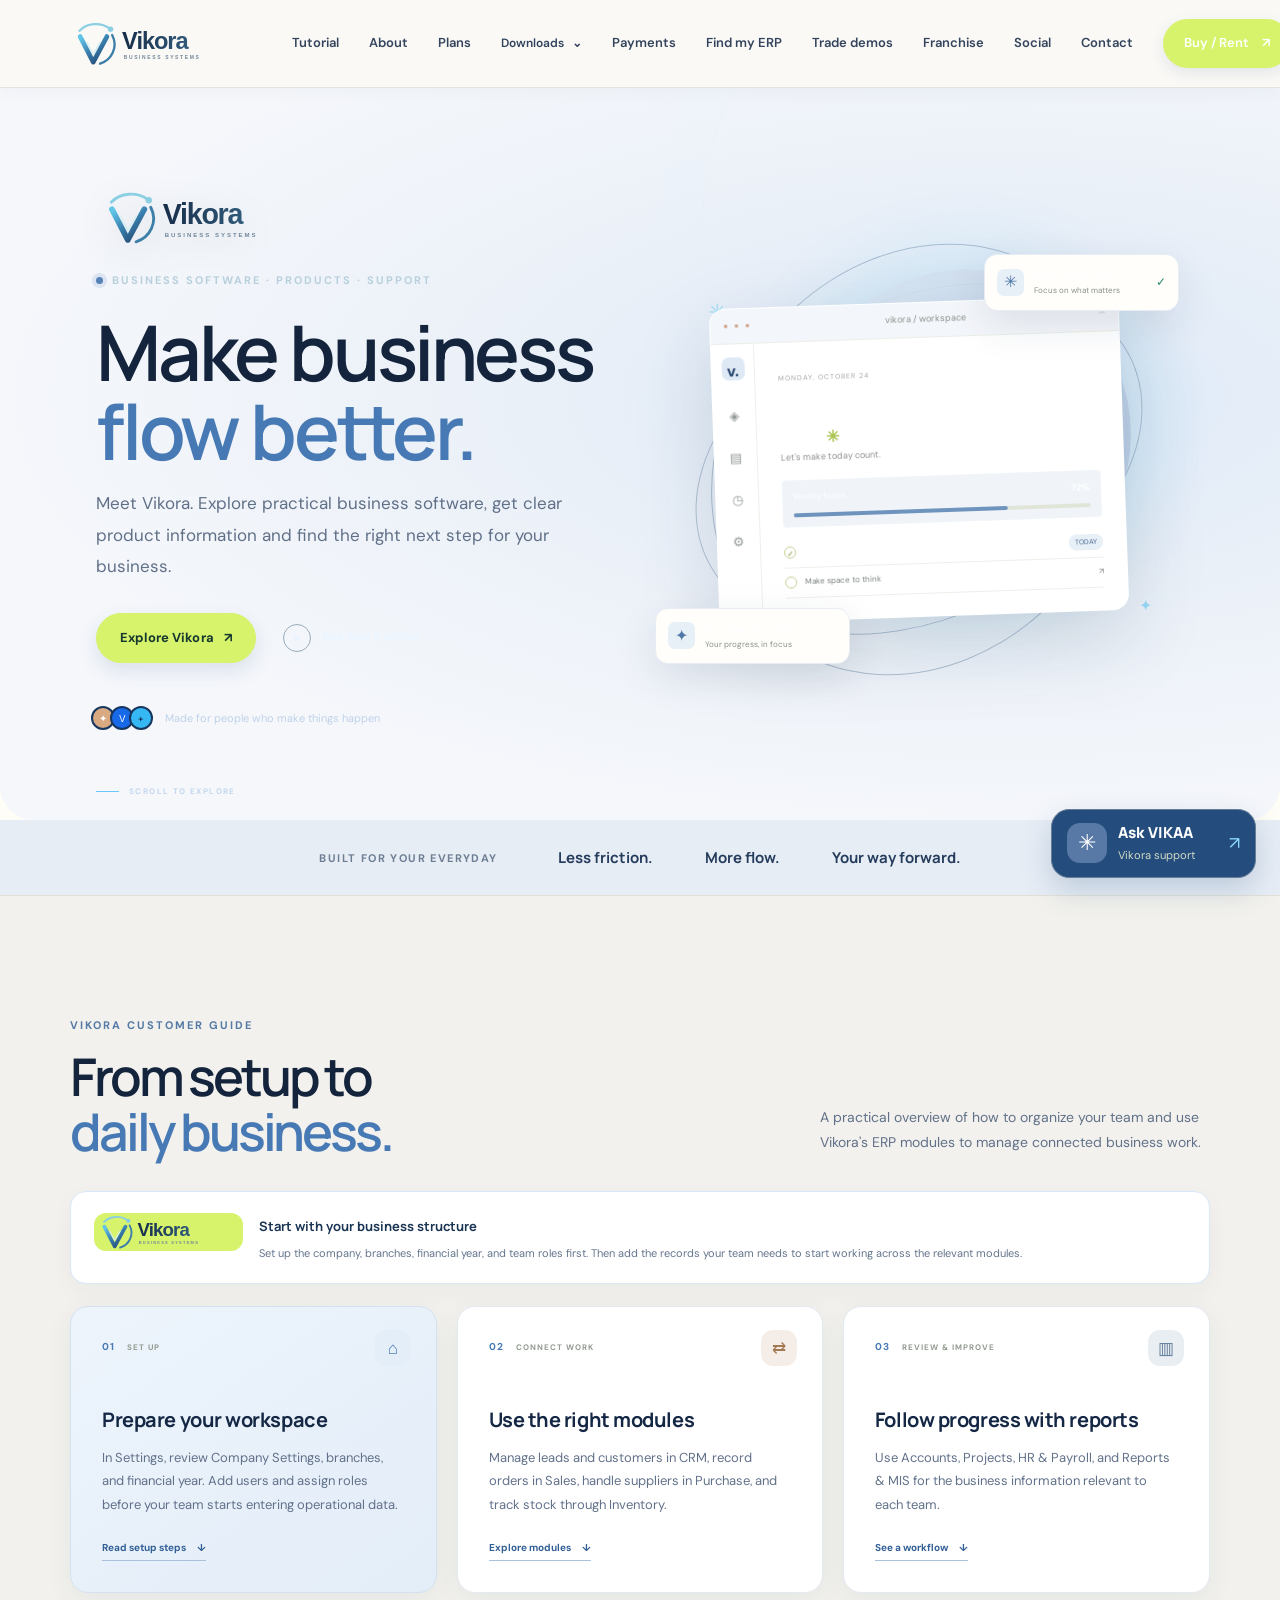
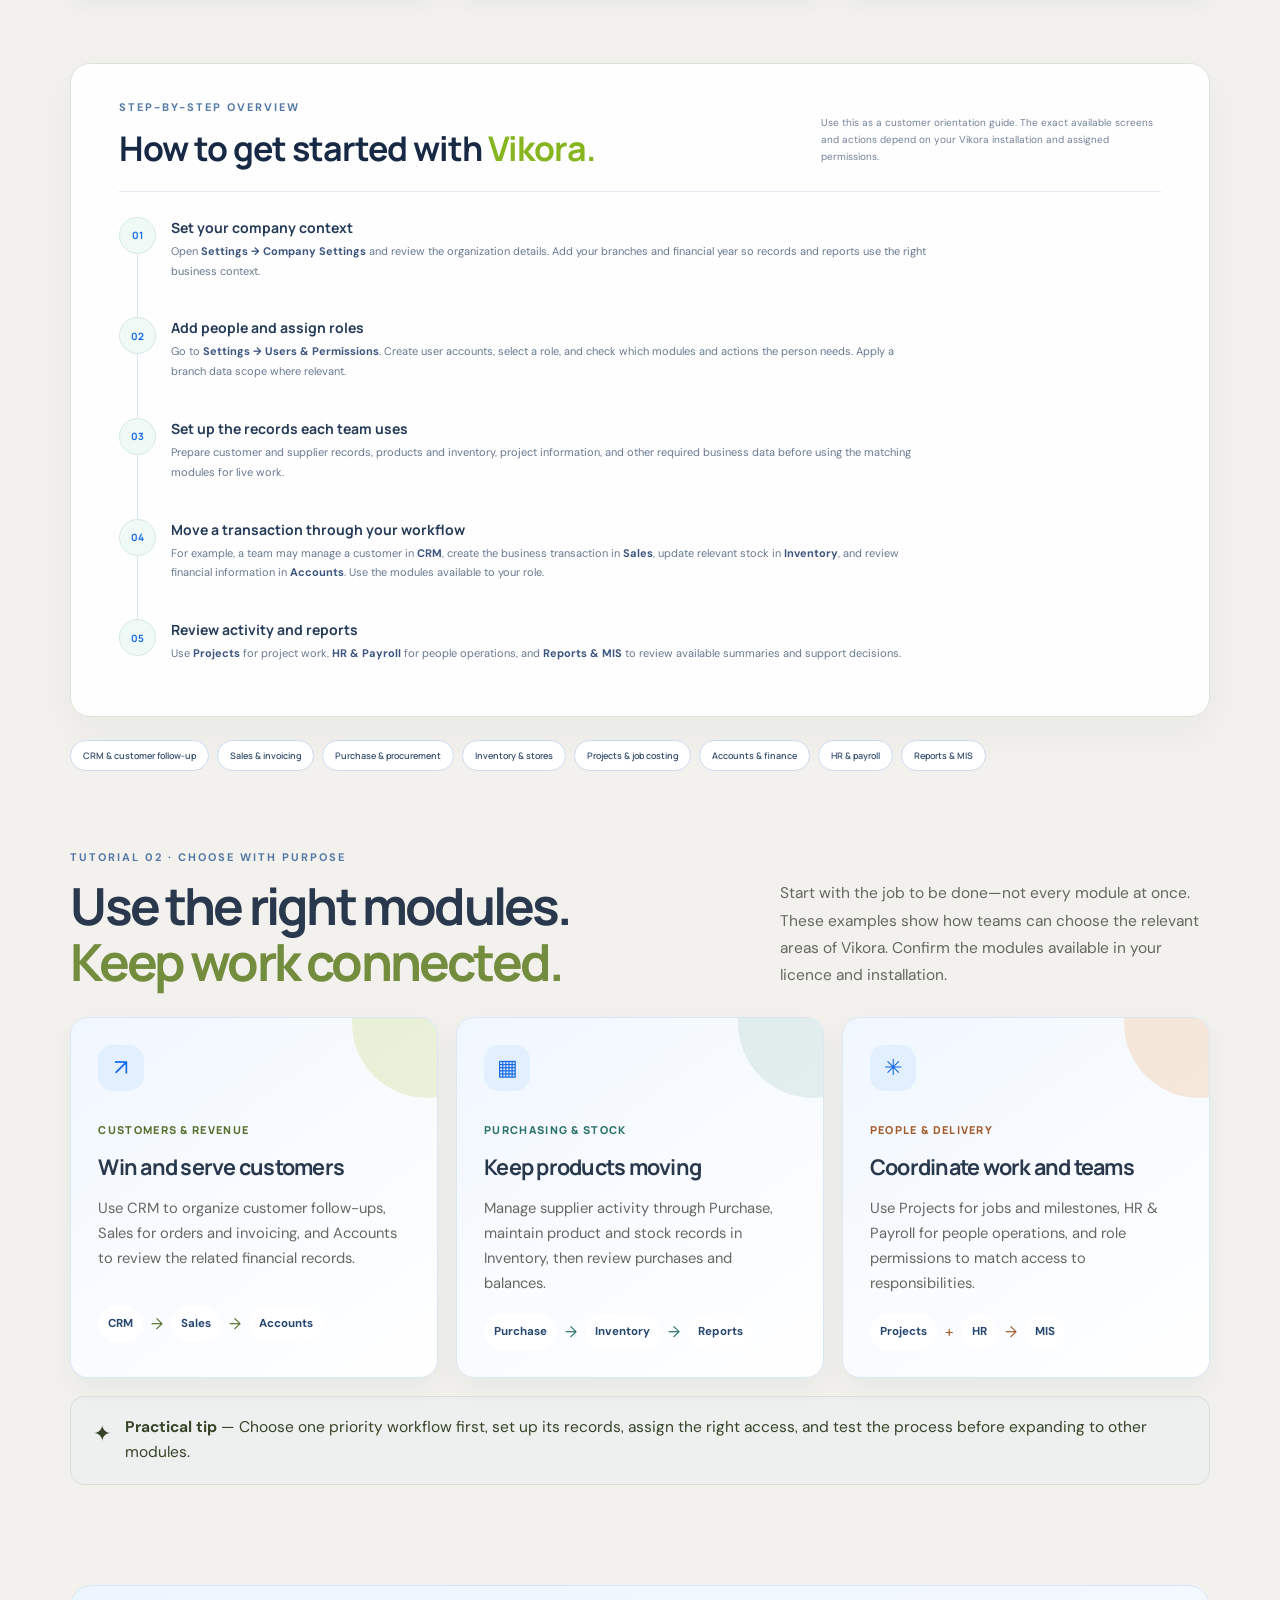
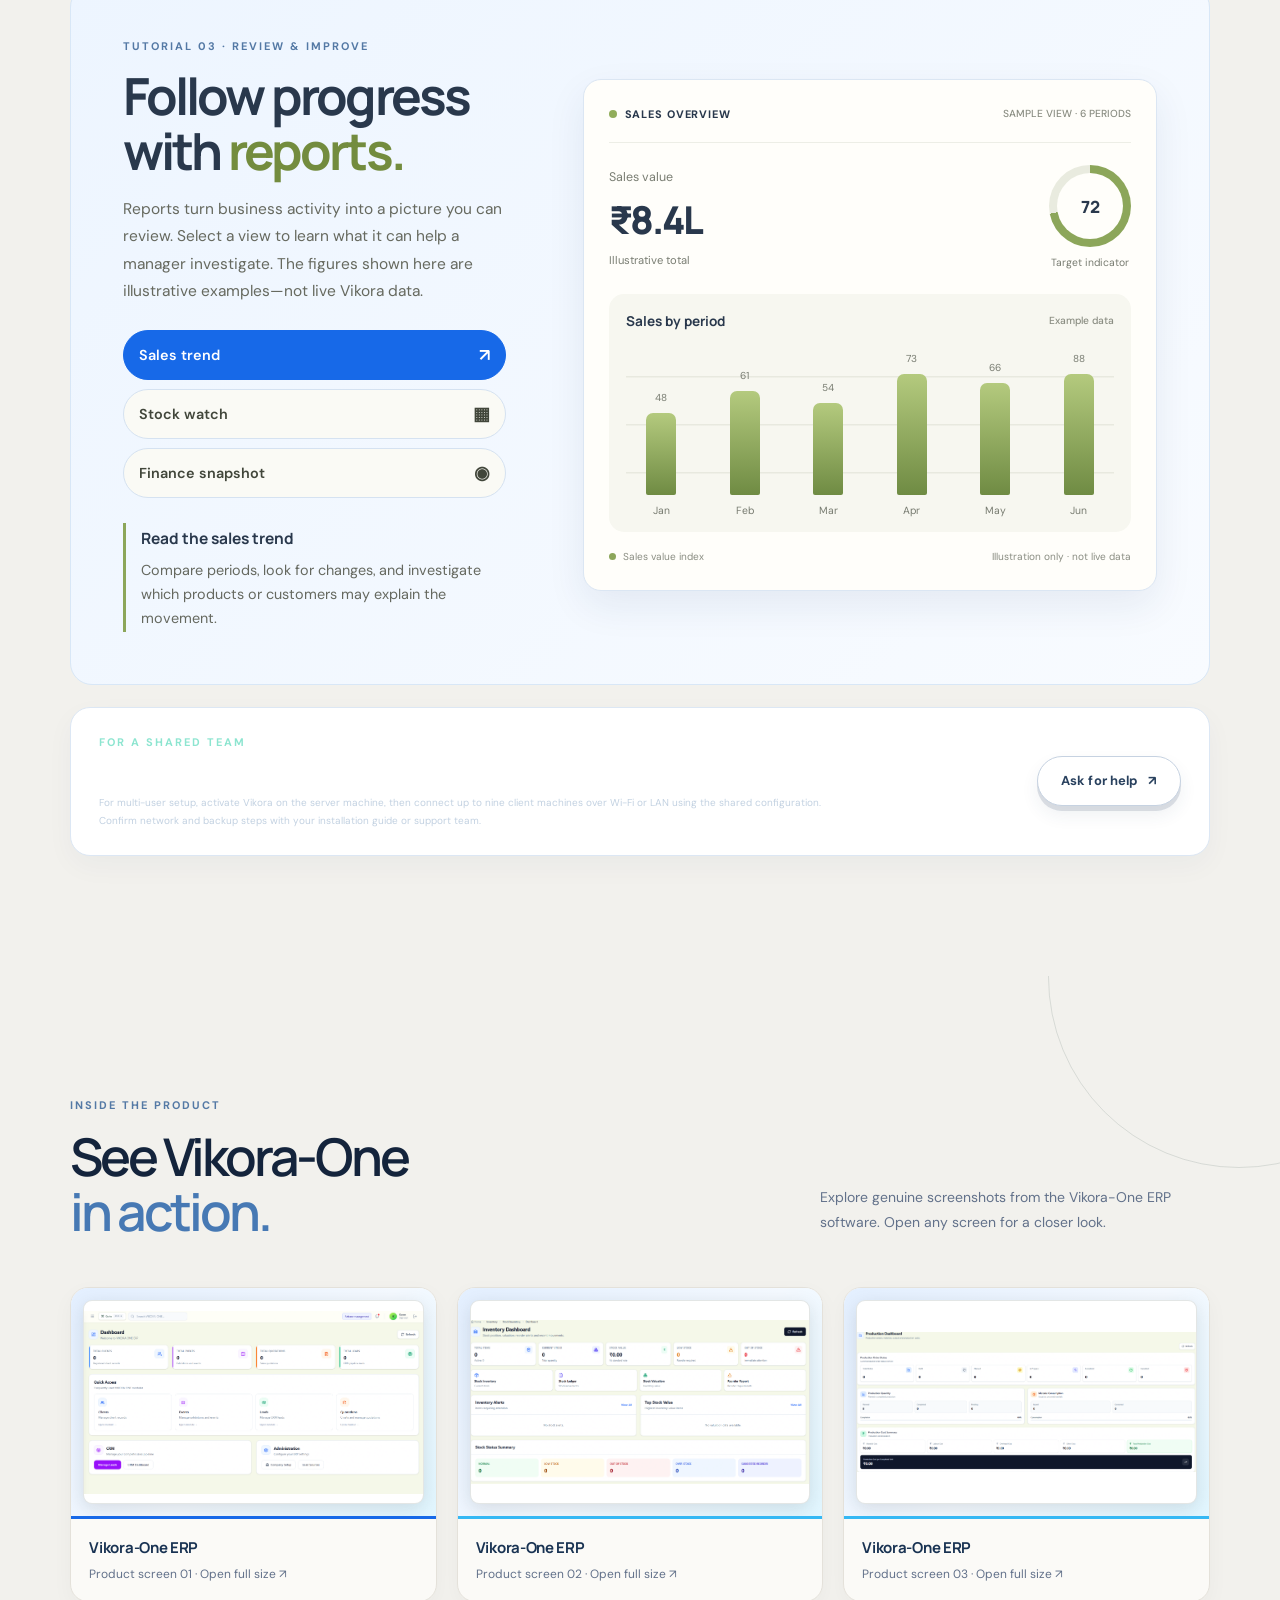
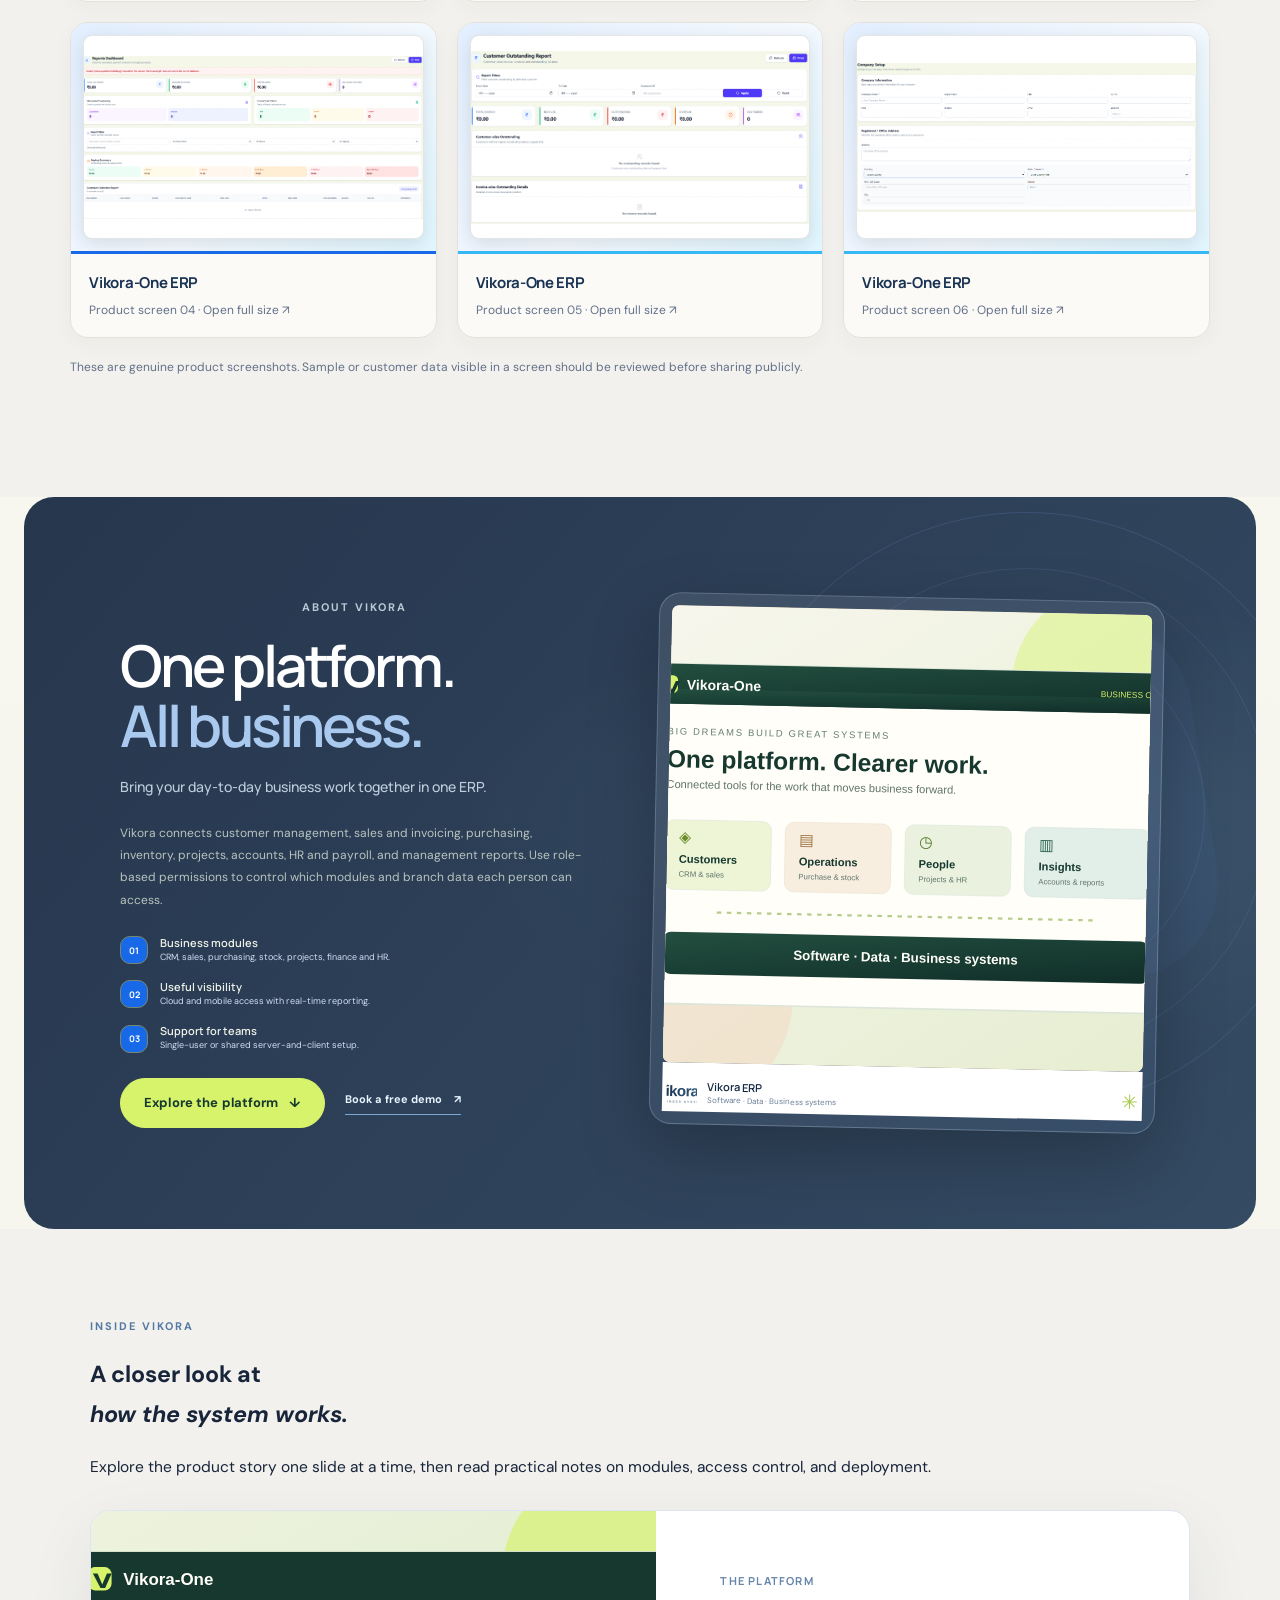
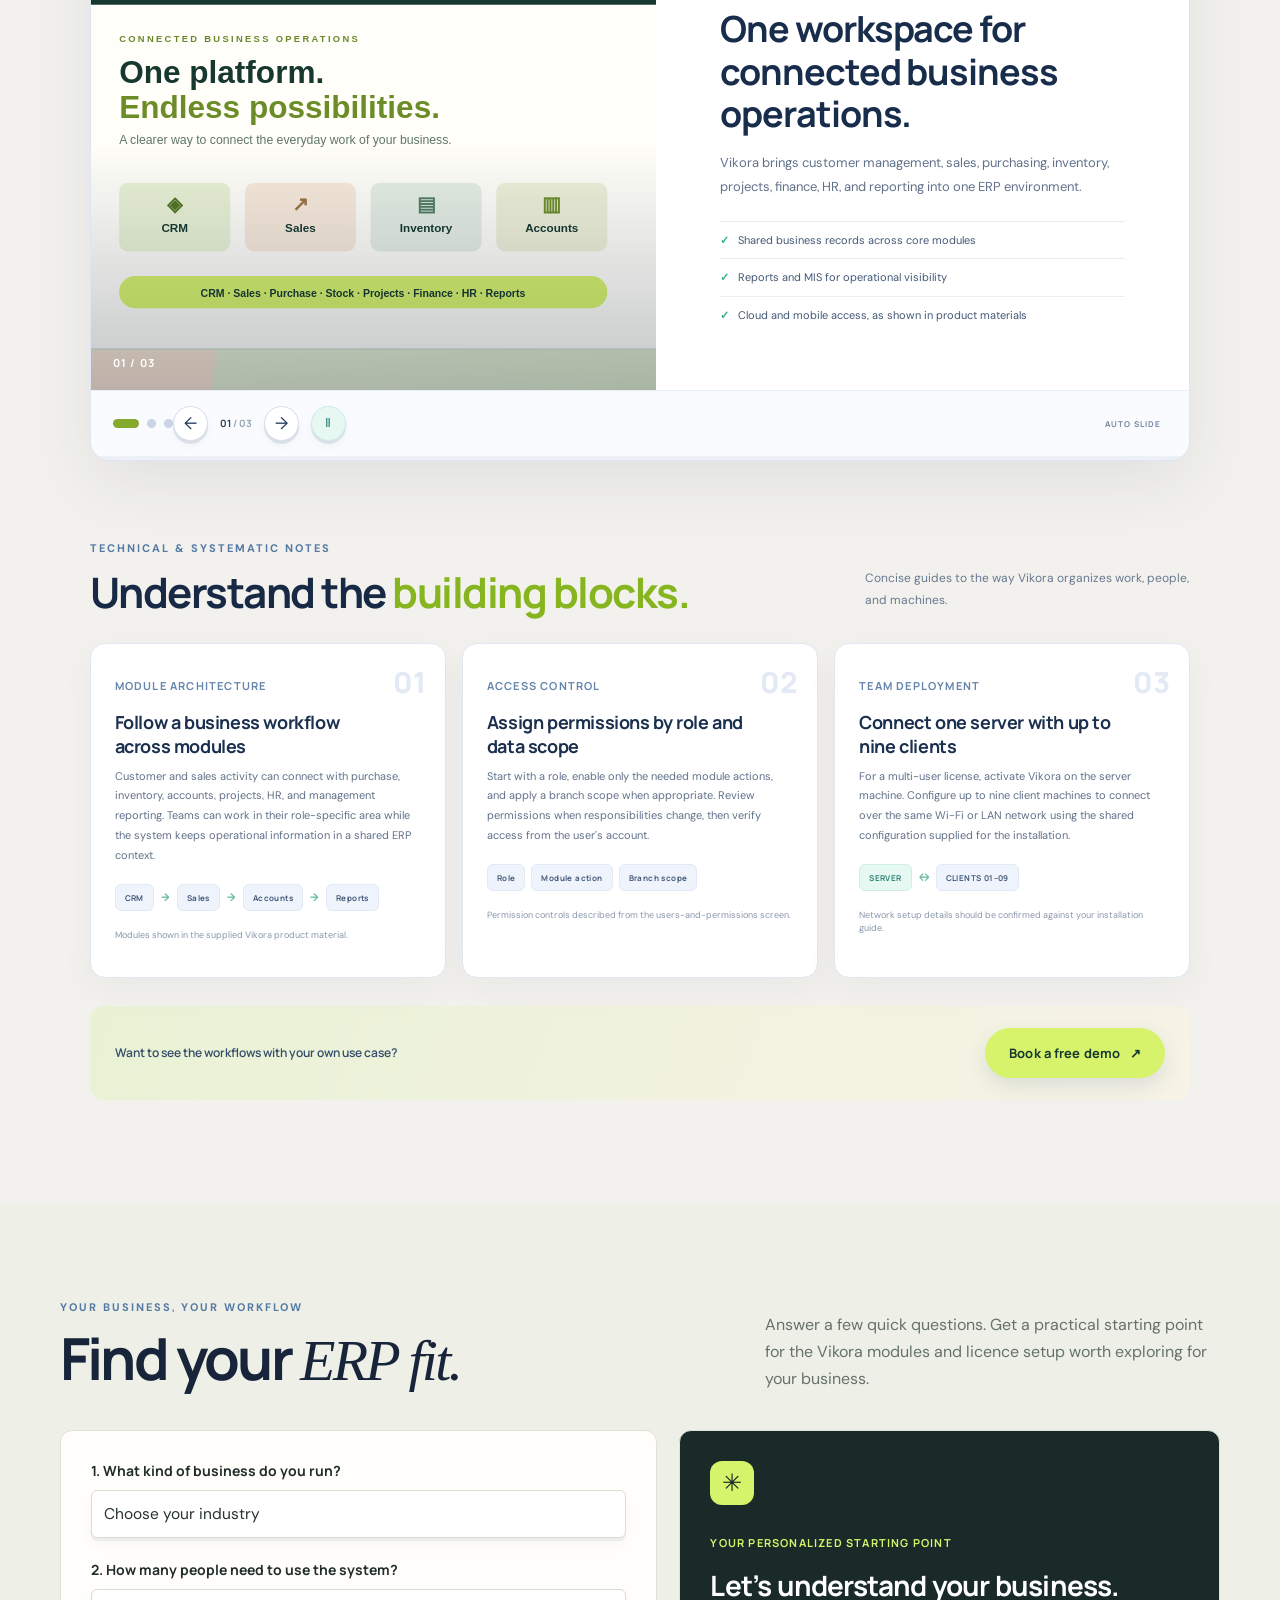
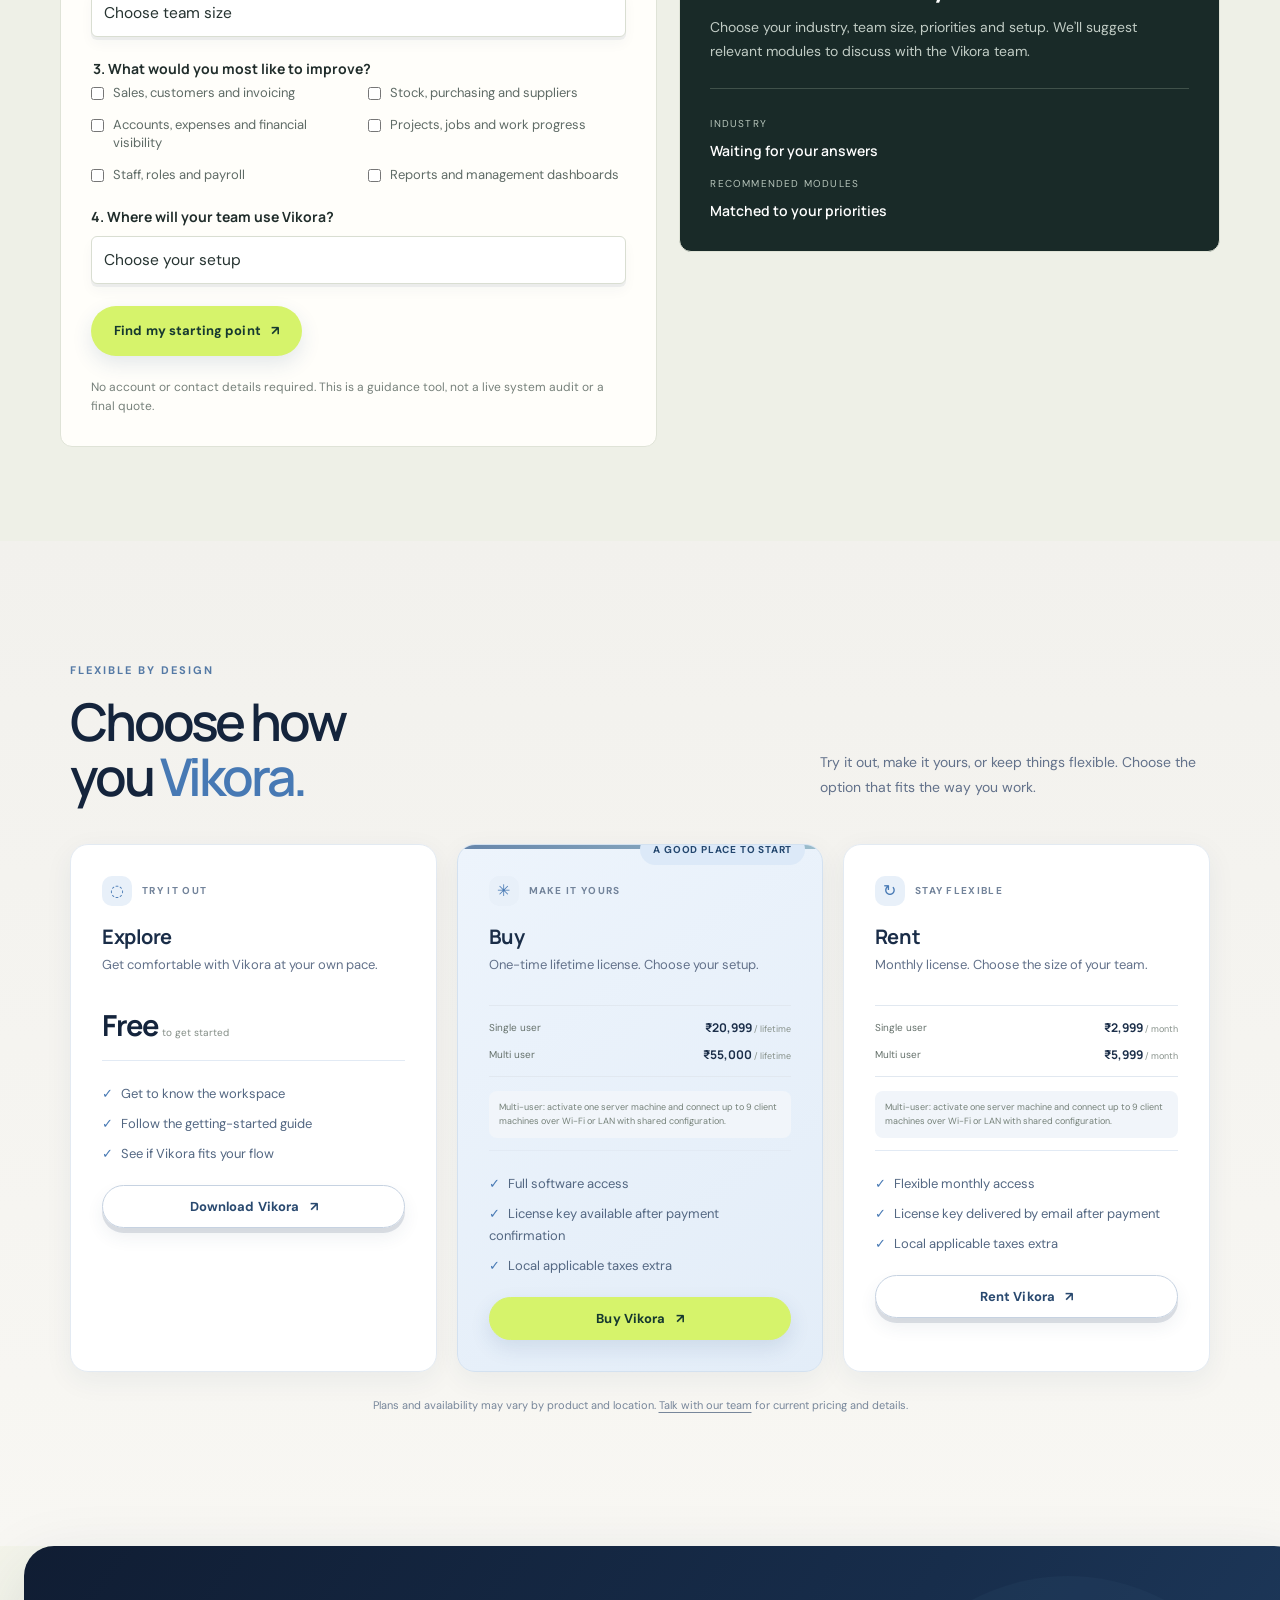
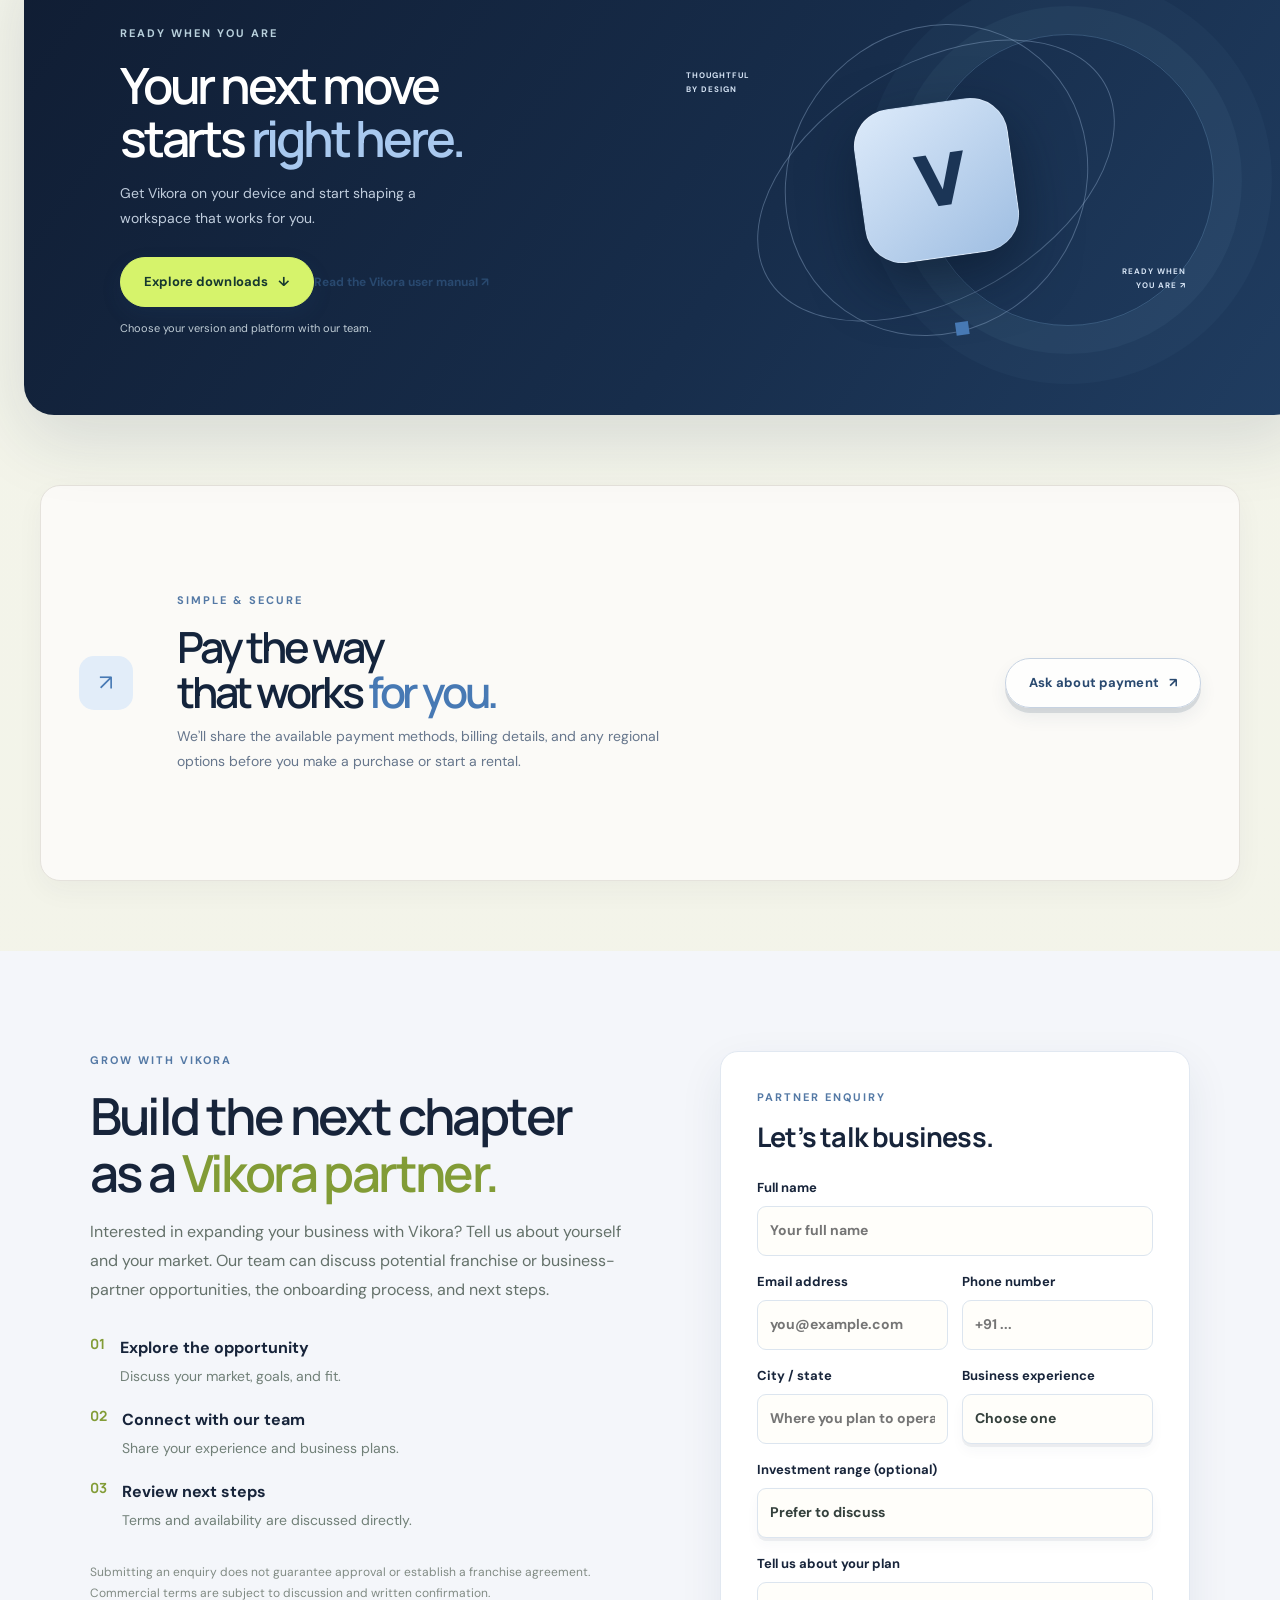
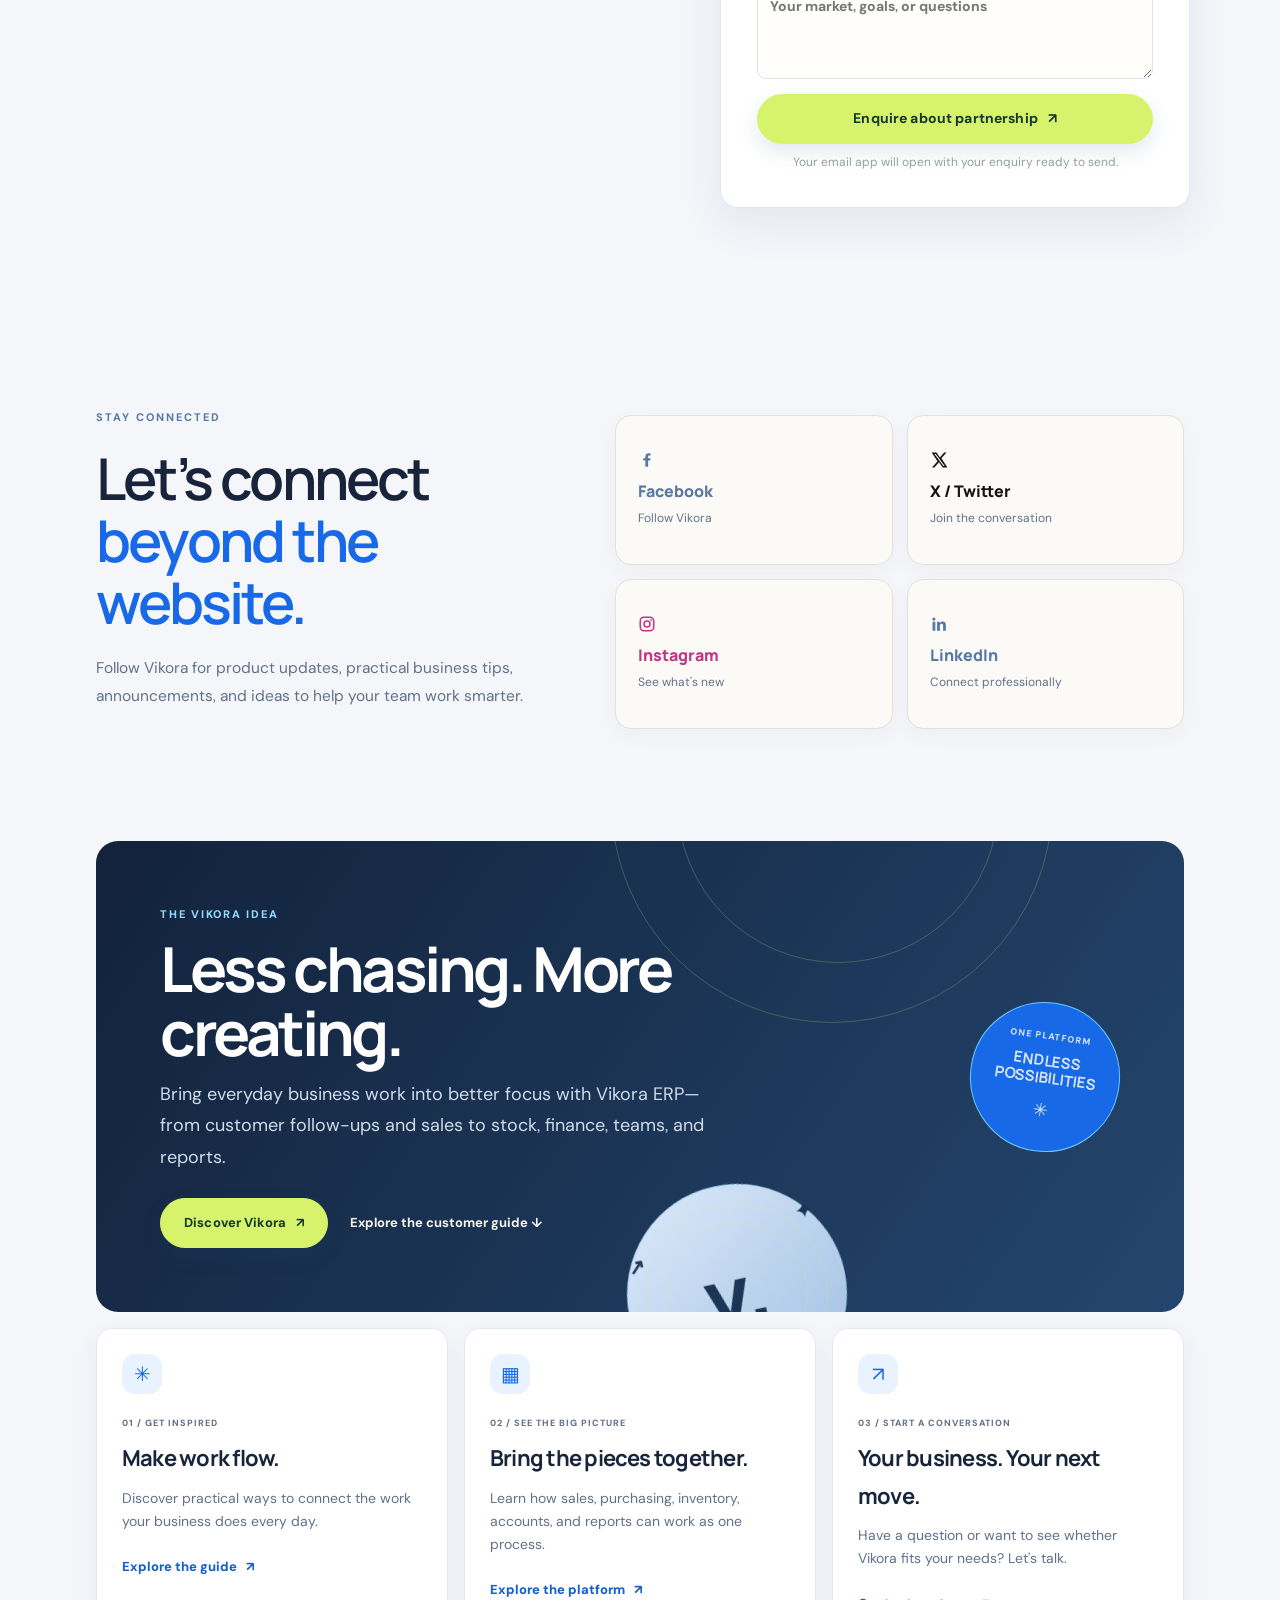
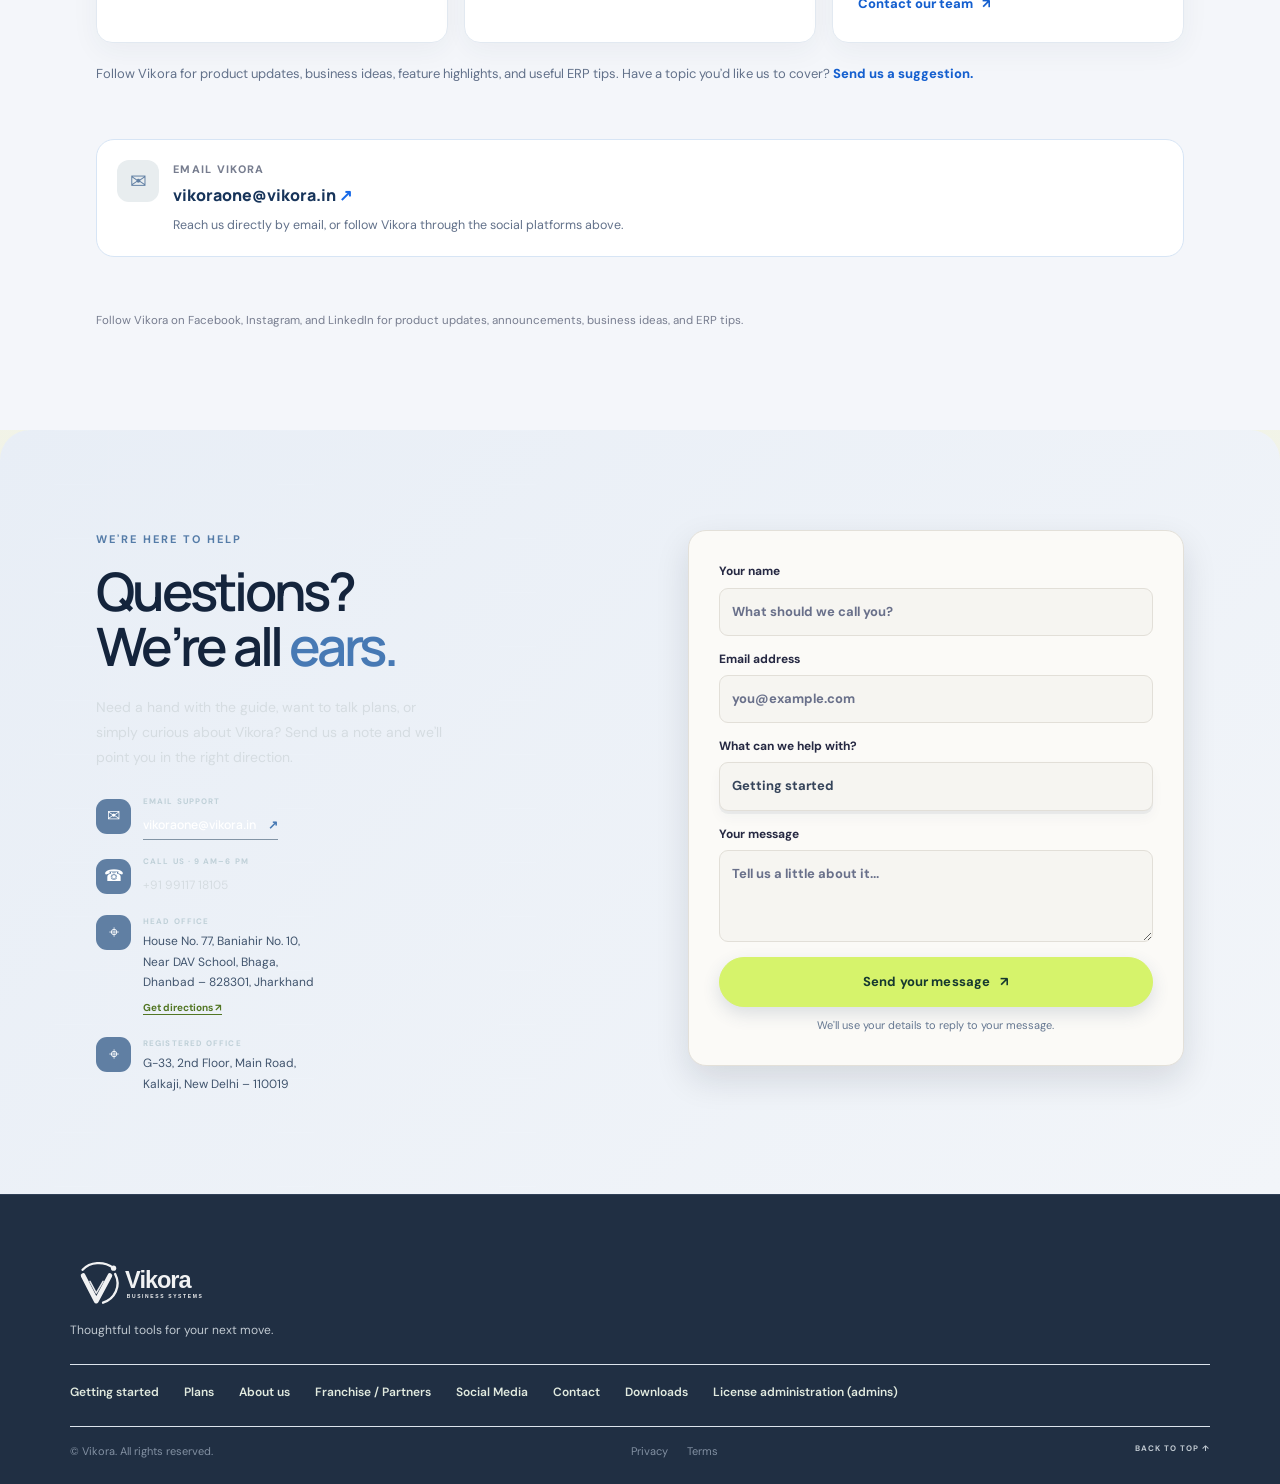
==== commit ccdd8b42: "Refine Vikora public website brand messaging" ====
--- a/index.html
+++ b/index.html
@@ -4,11 +4,11 @@
   <meta charset="utf-8">
   <meta name="viewport" content="width=device-width, initial-scale=1">
   <meta name="theme-color" content="#101D36">
-  <meta name="description" content="Discover Vikora ERP: connected business modules for sales, inventory, finance, HR, reporting and team workflows.">
+  <meta name="description" content="Discover Vikora business software, explore Vikora-One ERP, compare licence options, request a demo and connect with our team.">
   <link rel="icon" type="image/svg+xml" href="images/favicon.svg">
   <link rel="apple-touch-icon" href="images/vikora-logo.svg">
   <meta name="color-scheme" content="light">
-  <title>Vikora ERP — One Platform. Endless Possibilities.</title>
+  <title>Vikora | Business Software That Works With You</title>
   <link rel="preconnect" href="https://fonts.googleapis.com">
   <link rel="preconnect" href="https://fonts.gstatic.com" crossorigin>
   <link href="https://fonts.googleapis.com/css2?family=DM+Sans:wght@400;500;600;700&family=Manrope:wght@400;500;600;700;800&display=swap" rel="stylesheet">
@@ -27,9 +27,9 @@
   <main>
     <section class="hero" id="home">
       <div class="hero-copy">
-        <img class="hero-product-logo" src="images/vikora-logo.svg" alt="Vikora — One Platform. Endless Possibilities."><div class="eyebrow"><span class="pulse"></span> ERP FOR CONNECTED BUSINESS OPERATIONS</div>
-        <h1>Make room for<br>your <em>best work.</em></h1>
-        <p class="hero-lede">Meet Vikora. Thoughtful business software that turns the complicated into the clear, so your team can move forward with confidence.</p>
+        <img class="hero-product-logo" src="images/vikora-logo.svg" alt="Vikora — One Platform. Endless Possibilities."><div class="eyebrow"><span class="pulse"></span> BUSINESS SOFTWARE · PRODUCTS · SUPPORT</div>
+        <h1>Make business<br><em>flow better.</em></h1>
+        <p class="hero-lede">Meet Vikora. Explore practical business software, get clear product information and find the right next step for your business.</p>
         <div class="hero-actions"><a class="button button-lime" href="#downloads">Explore Vikora <span>↗</span></a><a class="text-link" href="#guide"><span class="play">▶</span> See how it works</a></div>
         <div class="trust-note"><div class="avatar-stack"><i>✦</i><i>V</i><i>+</i></div><span>Made for people who make things happen</span></div>
       </div>
@@ -119,7 +119,7 @@
   <p class="erp-screenshots-note">These are genuine product screenshots. Sample or customer data visible in a screen should be reviewed before sharing publicly.</p>
 </section>
 
-<section class="manifesto about-section" id="about"><div class="about-watermark" aria-hidden="true"><span>v</span></div><div class="about-content"><div class="about-copy"><div class="eyebrow">ABOUT VIKORA ERP</div><h2>One platform.<br><em>All business.</em></h2><p class="about-lede">Bring your day-to-day business work together in one ERP.</p><p>Vikora connects customer management, sales and invoicing, purchasing, inventory, projects, accounts, HR and payroll, and management reports. Use role-based permissions to control which modules and branch data each person can access.</p><div class="about-facts"><div><span class="fact-icon">01</span><span><b>Business modules</b><small>CRM, sales, purchasing, stock, projects, finance and HR.</small></span></div><div><span class="fact-icon">02</span><span><b>Useful visibility</b><small>Cloud and mobile access with real-time reporting.</small></span></div><div><span class="fact-icon">03</span><span><b>Support for teams</b><small>Single-user or shared server-and-client setup.</small></span></div></div><div class="about-actions"><a class="button button-lime" href="#about-details">Explore the platform <span>↓</span></a><a class="light-link" href="#contact">Book a free demo <span>↗</span></a></div></div><figure class="about-visual about-vision"><div class="vision-image-frame"><img src="images/vikora-vision.svg" alt="Vikora ERP creative artwork showing a developer workspace and the message Big Dreams Build Great Systems"></div><figcaption><img class="about-product-mark" src="images/vikora-logo.svg" alt=""><span><b>Vikora ERP</b><small>Software · Data · Business systems</small></span><i>✳</i></figcaption></figure></div></section>
+<section class="manifesto about-section" id="about"><div class="about-watermark" aria-hidden="true"><span>v</span></div><div class="about-content"><div class="about-copy"><div class="eyebrow">ABOUT VIKORA</div><h2>One platform.<br><em>All business.</em></h2><p class="about-lede">Bring your day-to-day business work together in one ERP.</p><p>Vikora connects customer management, sales and invoicing, purchasing, inventory, projects, accounts, HR and payroll, and management reports. Use role-based permissions to control which modules and branch data each person can access.</p><div class="about-facts"><div><span class="fact-icon">01</span><span><b>Business modules</b><small>CRM, sales, purchasing, stock, projects, finance and HR.</small></span></div><div><span class="fact-icon">02</span><span><b>Useful visibility</b><small>Cloud and mobile access with real-time reporting.</small></span></div><div><span class="fact-icon">03</span><span><b>Support for teams</b><small>Single-user or shared server-and-client setup.</small></span></div></div><div class="about-actions"><a class="button button-lime" href="#about-details">Explore the platform <span>↓</span></a><a class="light-link" href="#contact">Book a free demo <span>↗</span></a></div></div><figure class="about-visual about-vision"><div class="vision-image-frame"><img src="images/vikora-vision.svg" alt="Vikora ERP creative artwork showing a developer workspace and the message Big Dreams Build Great Systems"></div><figcaption><img class="about-product-mark" src="images/vikora-logo.svg" alt=""><span><b>Vikora ERP</b><small>Software · Data · Business systems</small></span><i>✳</i></figcaption></figure></div></section>
 
     <section class="about-details" id="about-details">
   <div class="about-details-inner">
@@ -248,7 +248,7 @@
     <section class="contact-section" id="contact"><div class="contact-copy"><div class="eyebrow">WE’RE HERE TO HELP</div><h2>Questions?<br>We’re all <em>ears.</em></h2><p>Need a hand with the guide, want to talk plans, or simply curious about Vikora? Send us a note and we’ll point you in the right direction.</p><div class="contact-methods"><div class="contact-method"><span class="method-icon">✉</span><div><small>EMAIL SUPPORT</small><a class="contact-email" href="mailto:vikoraone@vikora.in">vikoraone@vikora.in <span>↗</span></a></div></div><div class="contact-method"><span class="method-icon">☎</span><div><small>CALL US · 9 AM–6 PM</small><a class="contact-phone-number" href="tel:+919911718105">+91 99117 18105</a></div></div><div class="contact-method office-address"><span class="method-icon">⌖</span><div><small>HEAD OFFICE</small><address>House No. 77, Baniahir No. 10,<br>Near DAV School, Bhaga,<br>Dhanbad – 828301, Jharkhand</address><a class="directions-link" href="https://www.google.com/maps/search/?api=1&amp;query=House+No.+77%2C+Baniahir+No.+10%2C+Near+DAV+School%2C+Bhaga%2C+Dhanbad+828301%2C+Jharkhand" target="_blank" rel="noopener noreferrer">Get directions ↗</a></div></div><div class="contact-method office-address"><span class="method-icon">⌖</span><div><small>REGISTERED OFFICE</small><address>G-33, 2nd Floor, Main Road,<br>Kalkaji, New Delhi – 110019</address></div></div></div></div><form class="contact-form" id="contact-form"><label>Your name<input name="name" placeholder="What should we call you?" required></label><label>Email address<input name="email" type="email" placeholder="you@example.com" required></label><label>What can we help with?<select name="topic"><option>Getting started</option><option>Buying Vikora</option><option>Renting Vikora</option><option>Downloads</option><option>Book a free demo</option><option>Payment options</option><option>Something else</option></select></label><label>Your message<textarea name="message" placeholder="Tell us a little about it..." rows="3" required></textarea></label><button class="button button-lime" type="submit">Send your message <span>↗</span></button><p class="form-note" id="form-note">We’ll use your details to reply to your message.</p></form></section>
   </main>
 
-  <footer class="footer"><a class="brand footer-brand brand-image" href="#home" aria-label="Vikora home"><img src="images/vikora-logo.svg" alt="Vikora — One Platform. Endless Possibilities."></a><p>Thoughtful tools for your next move.</p><div class="footer-links"><a href="#guide">Getting started</a><a href="#plans">Plans</a><a href="#about">About us</a><a href="#franchise">Franchise / Partners</a><a href="#social">Social Media</a><a href="#contact">Contact</a><a href="#downloads">Downloads</a><a href="https://vikora-one.onrender.com/admin/licenses">License administration (admins)</a></div><div class="footer-bottom"><span>© 2025 Vikora. Made with intention.</span><div><a href="#contact">Privacy</a><a href="#contact">Terms</a></div><a href="#home">BACK TO TOP ↑</a></div></footer>
+  <footer class="footer"><a class="brand footer-brand brand-image" href="#home" aria-label="Vikora home"><img src="images/vikora-logo.svg" alt="Vikora — One Platform. Endless Possibilities."></a><p>Thoughtful tools for your next move.</p><div class="footer-links"><a href="#guide">Getting started</a><a href="#plans">Plans</a><a href="#about">About us</a><a href="#franchise">Franchise / Partners</a><a href="#social">Social Media</a><a href="#contact">Contact</a><a href="#downloads">Downloads</a><a href="https://vikora-one.onrender.com/admin/licenses">License administration (admins)</a></div><div class="footer-bottom"><span>© <span id="year"></span> Vikora. All rights reserved.</span><div><a href="privacy.html">Privacy</a><a href="terms.html">Terms</a></div><a href="#home">BACK TO TOP ↑</a></div></footer>
 
   <aside class="vikaa-widget" aria-label="VIKAA Vikora support assistant">
     <section class="vikaa-panel" id="vikaa-panel" aria-labelledby="vikaa-title" hidden>
--- a/styles.css
+++ b/styles.css
@@ -925,3 +925,327 @@
 @media(prefers-reduced-motion:reduce){
   .guide-card,.plan-card,.feature-card,.social-link,.button,.nav-cta{transition:none!important}
 }
+
+
+/* VIKORA — refined colour balance and section rhythm */
+:root{
+  --vikora-navy:#0b1932;
+  --vikora-blue:#245fce;
+  --vikora-sky:#42b9e8;
+  --vikora-pale:#f4f8fe;
+  --vikora-text:#1b2d49;
+  --vikora-muted:#687b96;
+  --vikora-line:#dfe8f4;
+}
+body{background:#f6f9fe;color:#1b2d49}
+.site-header{background:rgba(255,255,255,.96);border-bottom-color:#e5edf7}
+.nav-links{color:#344967}
+.nav-cta{background:#245fce;border-color:#245fce;box-shadow:0 8px 20px rgba(36,95,206,.16)}
+.nav-cta:hover{background:#194da9}
+.hero{
+  background:
+    radial-gradient(ellipse at 78% 24%,rgba(66,185,232,.20),transparent 34%),
+    radial-gradient(ellipse at 12% 100%,rgba(36,95,206,.22),transparent 42%),
+    linear-gradient(125deg,#0b1932 0%,#142d52 58%,#174777 100%);
+}
+.hero h1 em,.download-section h2 em{color:#7bd3f5}
+.button-lime{background:linear-gradient(110deg,#245fce,#3185e8);box-shadow:0 12px 26px rgba(36,95,206,.24)}
+.button-lime:hover{background:linear-gradient(110deg,#194da9,#246fc9)}
+.proof-strip{background:#fff;border-bottom:1px solid #e6edf6}
+.proof-strip div{color:#203957}
+.guide-section,.about-details,.erp-screenshots{background:#f4f8fe}
+.section{color:#1b2d49}
+.dark-eyebrow,.step-label,.guide-card>a,.article-kicker{color:#245fce}
+.guide-feature{background:linear-gradient(145deg,#eaf3ff,#fff)}
+.guide-card,.plan-card,.feature-card,.about-details-card,.erp-screenshot-card{
+  border-color:#dfe8f4;background:#fff;box-shadow:0 9px 28px rgba(23,53,91,.045)
+}
+.guide-card:hover,.plan-card:hover,.feature-card:hover,.erp-screenshot-card:hover{
+  border-color:#b8d2f2;box-shadow:0 17px 38px rgba(23,67,125,.09)
+}
+.icon-setup,.plan-icon,.payment-icon,.social-email-icon{background:#e9f2ff;color:#245fce}
+.icon-flow{background:#e6f7fc;color:#1684ad}
+.icon-move{background:#e9f5f1;color:#21856e}
+.plans-section{background:linear-gradient(180deg,#f4f8fe 0%,#fff 100%)}
+.plan-highlight{background:linear-gradient(145deg,#edf5ff,#fff);border-color:#bcd5f4}
+.popular{background:#245fce;color:#fff}
+.plan-card li:before{color:#20866e}
+.manifesto.about-section{
+  background:
+    radial-gradient(ellipse at 82% 45%,rgba(66,185,232,.18),transparent 40%),
+    linear-gradient(130deg,#0b1932,#153d69);
+}
+.download-section{
+  background:
+    radial-gradient(circle at 78% 45%,rgba(66,185,232,.18),transparent 34%),
+    linear-gradient(120deg,#0b1932,#174777);
+}
+.download-symbol{background:linear-gradient(135deg,#42b9e8,#245fce)}
+.payment-section{background:#fff;border-color:#e2eaf5}
+.contact-section{
+  background:
+    radial-gradient(ellipse at 8% 10%,rgba(66,185,232,.15),transparent 36%),
+    linear-gradient(125deg,#10213d,#194875);
+}
+.contact-section .contact-form{background:#fff;border-color:#dce7f4}
+.contact-section .contact-form input,.contact-section .contact-form select,.contact-section .contact-form textarea{background:#f8fbff;border-color:#dce6f2}
+.contact-section .button-lime,.contact-section .button.primary{background:#245fce}
+.social-section{background:linear-gradient(135deg,#edf5ff,#f8fbff 62%,#eaf8fc)}
+.social-link{background:#fff;border-color:#dce7f4}
+.social-link:hover,.social-link:focus-visible{border-color:#a9c9ef}
+.social-facebook,.social-linkedin{color:#245fce}
+.social-promo-banner{background:radial-gradient(circle at 75% 25%,rgba(66,185,232,.2),transparent 34%),linear-gradient(120deg,#0b1932,#174777)}
+.footer{background:#09162b;border-top-color:rgba(160,190,225,.12)}
+.inner-page .notice,.module-tip{background:#edf5ff;border-color:#d5e5f7}
+.checkout-section{background:#edf4fd}
+.checkout-box{background:#fff;border-color:#dce7f4}
+.checkout-box .button{background:#245fce}
+.checkout-total{background:#edf5ff;border-color:#d8e7f8}
+.vikaa-launcher{background:#0b1932}
+.vikaa-launcher-icon,.vikaa-form button,.vikaa-message.vikaa-user p{background:#245fce}
+.vikaa-head{background:linear-gradient(110deg,#0b1932,#174777)}
+:focus-visible{outline-color:#42b9e8}
+@media(max-width:900px){
+  .nav-links{background:#fff;border-color:#dfe8f4}
+  .hero{background:linear-gradient(145deg,#0b1932,#174777)}
+}
+
+
+/* VIKORA — calm, low-glare palette */
+:root{
+  --vikora-navy:#26364d;
+  --vikora-blue:#5879a5;
+  --vikora-sky:#8db8cf;
+  --vikora-pale:#f4f3ef;
+  --vikora-text:#29384c;
+  --vikora-muted:#718096;
+  --vikora-line:#e4e2dc;
+  --cream:#f4f3ef;
+  --paper:#fbfaf7;
+  --lime:#5879a5;
+}
+html{background:#f4f3ef}
+body{background:#f4f3ef;color:#29384c}
+.site-header{background:rgba(250,249,246,.96);border-bottom-color:#e6e3dc;box-shadow:0 3px 18px rgba(39,52,72,.035)}
+.nav-links{color:#53647a}
+.nav-cta{background:#5879a5;border-color:#5879a5;box-shadow:0 5px 14px rgba(63,91,126,.13)}
+.nav-cta:hover{background:#49698f}
+.hero{
+  background:
+    radial-gradient(ellipse at 78% 24%,rgba(141,184,207,.12),transparent 36%),
+    linear-gradient(125deg,#26364d 0%,#30445e 60%,#38556d 100%);
+}
+.hero:before{opacity:.10}
+.hero:after{border-color:rgba(205,221,231,.10);box-shadow:0 0 0 42px rgba(205,221,231,.022),0 0 0 90px rgba(205,221,231,.015)}
+.hero h1 em,.download-section h2 em{color:#a9cbd9}
+.hero .eyebrow,.download-section .eyebrow,.contact-section .eyebrow{color:#b8d0dc}
+.hero-lede{color:#d5dde4}
+.pulse{background:#9bbdcc;box-shadow:0 0 0 5px rgba(155,189,204,.14)}
+.button-lime,.contact-section .button-lime,.contact-section .button.primary{
+  background:#5879a5;color:#fff;box-shadow:0 7px 17px rgba(54,79,111,.16)
+}
+.button-lime:hover,.contact-section .button-lime:hover{background:#49698f}
+.hero .play{border-color:#9aabba}
+.proof-strip{background:#eeede8;border-bottom-color:#e3e0d8;color:#778395}
+.proof-strip div{color:#43536a}
+.section{color:#29384c}
+.section h2,.payment-section h2,.contact-section h2{color:#29384c}
+.section h2 em,.payment-section h2 em{color:#6685aa}
+.dark-eyebrow,.step-label,.guide-card>a,.article-kicker{color:#6685aa}
+.guide-section,.about-details,.erp-screenshots{background:#f2f1ed}
+.guide-card,.plan-card,.feature-card,.about-details-card,.erp-screenshot-card,.social-link{
+  background:#fbfaf7;border-color:#e4e1da;box-shadow:0 7px 22px rgba(45,55,69,.035)
+}
+.guide-card:hover,.plan-card:hover,.feature-card:hover,.erp-screenshot-card:hover{
+  border-color:#cbd5dc;box-shadow:0 12px 28px rgba(45,55,69,.065)
+}
+.guide-feature,.plan-highlight{background:linear-gradient(145deg,#edf1f2,#fbfaf7);border-color:#d8e0e1}
+.icon-setup,.plan-icon,.payment-icon,.social-email-icon{background:#e8edef;color:#607fa3}
+.icon-flow{background:#edf0ed;color:#718e8a}
+.icon-move{background:#edf0e9;color:#788d78}
+.plans-section{background:linear-gradient(180deg,#f2f1ed,#f8f7f3)}
+.plan-highlight:before{background:linear-gradient(90deg,#6685aa,#9bbdcc)}
+.popular{background:#6685aa;color:#fff}
+.plan-card li:before{color:#718e82}
+.manifesto.about-section{
+  background:radial-gradient(ellipse at 82% 45%,rgba(141,184,207,.11),transparent 40%),linear-gradient(130deg,#26364d,#344b63);
+}
+.manifesto .eyebrow{color:#b8cbd4}
+.manifesto h2 em{color:#a9cbd9}
+.manifesto p{color:#d0d8df}
+.download-section{
+  background:radial-gradient(circle at 78% 45%,rgba(141,184,207,.12),transparent 34%),linear-gradient(120deg,#26364d,#354e67);
+}
+.download-copy>p{color:#d1d9df}
+.download-copy>small,.download-label{color:#c1ced7}
+.download-symbol{background:linear-gradient(135deg,#8db8cf,#5879a5);box-shadow:0 18px 42px rgba(15,27,43,.22)}
+.payment-section{background:#fbfaf7;border-color:#e5e2dc;box-shadow:0 10px 28px rgba(45,55,69,.045)}
+.contact-section{
+  background:radial-gradient(ellipse at 8% 10%,rgba(141,184,207,.10),transparent 36%),linear-gradient(125deg,#293b53,#38536d);
+}
+.contact-section h2,.contact-section h2 em{color:#f7f6f2}
+.contact-section .contact-copy>p,.contact-section .contact-phone-number{color:#d5dce1}
+.contact-section .contact-method small{color:#bfd0d8}
+.contact-section .contact-email{border-color:#8395a6}
+.contact-section .method-icon{background:#607fa3;color:#fff}
+.contact-section .contact-form{background:#fbfaf7;border-color:#e3e0d9;box-shadow:0 14px 34px rgba(13,24,39,.12)}
+.contact-section .contact-form input,.contact-section .contact-form select,.contact-section .contact-form textarea{background:#f6f5f1;border-color:#e2dfd8;color:#35445a}
+.contact-section .contact-form input:focus,.contact-section .contact-form select:focus,.contact-section .contact-form textarea:focus{border-color:#829bb7;box-shadow:0 0 0 3px rgba(104,133,170,.12)}
+.social-section{background:linear-gradient(135deg,#f0f1ee,#f8f7f3 65%,#edf1f1)}
+.social-link{background:#fbfaf7;border-color:#e3e1db}
+.social-link:hover,.social-link:focus-visible{border-color:#c5d2d8;box-shadow:0 10px 25px rgba(45,55,69,.06)}
+.social-facebook,.social-linkedin{color:#5879a5}
+.social-promo-banner{background:linear-gradient(120deg,#26364d,#354e67)}
+.footer{background:#202f43;color:#f3f2ed}
+.footer-links{border-color:#435267}
+.footer>p,.footer-bottom,.footer-bottom>a:last-child{color:#c0c9d1}
+.inner-page{color:#29384c}
+.inner-page h1,.inner-page h2{color:#29384c}
+.inner-page .eyebrow{color:#6685aa}
+.inner-page .feature-card,.inner-page .tutorial-item,.inner-page .contact-form{background:#fbfaf7;border-color:#e4e1da}
+.inner-page .notice,.module-tip{background:#edf0ee;border-color:#d9e0dc}
+.checkout-section{background:#f0efeb}
+.checkout-box{background:#fbfaf7;border-color:#e3e0d9;box-shadow:0 12px 32px rgba(45,55,69,.06)}
+.checkout-box .button{background:#5879a5}
+.checkout-total{background:#edf0ee;border-color:#dce2df;color:#35445a}
+.vikaa-launcher{background:#293b53;border-color:#657d96}
+.vikaa-launcher-icon,.vikaa-form button,.vikaa-message.vikaa-user p{background:#5879a5}
+.vikaa-head{background:linear-gradient(110deg,#26364d,#354e67)}
+.vikaa-quick-prompts button{border-color:#d9e0e5;color:#506781}
+:focus-visible{outline-color:#8db8cf}
+@media(max-width:900px){.nav-links{background:#fbfaf7;border-color:#e4e1da}.hero{background:linear-gradient(145deg,#26364d,#354e67)}}
+@media(prefers-reduced-motion:reduce){*{scroll-behavior:auto!important}}
+
+
+/* Vikora visual refresh — premium navy, soft blue and warm porcelain */
+:root{
+  --ink:#17243a;--muted:#68778b;--cream:#f4f6fa;--paper:#ffffff;
+  --lime:#b9d5f5;--line:#e2e8f0;--orange:#d5a77d;
+  --vikora-navy:#101d33;--vikora-blue:#315f9e;--vikora-sky:#dce9f8;
+}
+body{background:#f4f6fa;color:#17243a;font-family:'DM Sans',sans-serif}
+.site-header{max-width:1360px;height:88px}
+.brand-mark{background:#dce9f8;color:#193456}
+.nav-links{gap:30px;color:#34445d}
+.nav-links>a:not(.nav-cta):hover,.footer a:hover{color:#315f9e}
+.nav-cta{border:1px solid #cbd7e6;border-radius:999px;padding:12px 20px;background:#fff}
+.hero{
+ background:radial-gradient(ellipse at 78% 42%,#dce9f8 0%,#eaf0f8 32%,#f5f7fb 72%);
+ border-radius:0 0 34px 34px;min-height:700px;padding-top:100px;padding-bottom:90px
+}
+.eyebrow{color:#526b8d;letter-spacing:2px}
+.pulse{background:#5682b8;box-shadow:0 0 0 4px #5682b826}
+.hero h1,.section h2,.manifesto h2,.download-section h2,.payment-section h2,.contact-section h2{
+ color:#14243c;letter-spacing:-3.2px
+}
+.hero h1 em,.section h2 em,.download-section h2 em,.payment-section h2 em,.contact-section h2 em{
+ color:#4779b4
+}
+.hero-lede{color:#607087}
+.button{border-radius:999px;min-height:50px;padding:0 23px;transition:all .22s ease}
+.button-lime{background:#244d7d;color:#fff;box-shadow:0 8px 20px #244d7d20}
+.button-lime:hover{background:#315f96;box-shadow:0 12px 24px #244d7d2a}
+.button-outline{border-color:#c6d2e1;color:#29496f;background:#ffffffb8}
+.button-outline:hover{background:#eaf1fa}
+.text-link{color:#29496f}
+.hero-art{filter:saturate(.82)}
+.sun-disc{background:linear-gradient(135deg,#d9e8f8,#a9c5e5);opacity:.9}
+.orbit{border-color:#a9bdd5}
+.product-window{border-radius:16px;box-shadow:0 28px 80px #1b355326}
+.window-top{background:#f3f6fb}
+.side-brand{background:#dce9f8;color:#254b78}
+.progress{background:#eff4fa}
+.progress u{background:#6795c8}
+.task-tag{background:#e6eff9;color:#426b9c}
+.floating-card{border-radius:13px;box-shadow:0 14px 42px #1b35531c}
+.mini-icon,.spark{background:#e6eff9;color:#4779b4}
+.card-top,.card-bottom{border:1px solid #e6edf5}
+.proof-strip{background:#e7edf5;color:#6d7e93}
+.proof-strip div{color:#253c5c}
+.section{padding-top:120px;padding-bottom:120px}
+.dark-eyebrow{color:#5479a5}
+.guide-grid,.plan-grid{gap:20px}
+.guide-card,.plan-card{
+ background:#fff;border:1px solid #e3eaf2;border-radius:18px;
+ box-shadow:0 8px 28px #233b5810;transition:transform .22s,box-shadow .22s,border-color .22s
+}
+.guide-card:hover,.plan-card:hover{transform:translateY(-5px);box-shadow:0 18px 42px #233b5818;border-color:#c6d7eb}
+.guide-feature,.plan-highlight{background:linear-gradient(145deg,#edf4fc,#e3edf8);border-color:#d3e1f0}
+.step-label{color:#4779b4}
+.icon-setup,.guide-icon{background:#e4eef9;color:#4779b4}
+.icon-flow{background:#f5eee8;color:#a47a55}
+.icon-move{background:#e9eef3;color:#607c98}
+.guide-card>a{border-color:#a9c1dd;color:#315f96}
+.guide-foot{color:#72839a}
+.manifesto,.download-section{background:linear-gradient(125deg,#101d33 0%,#172d4b 58%,#203d61 100%)}
+.manifesto{border-radius:30px;margin:0 24px}
+.manifesto h2,.download-section h2{color:#fff}
+.manifesto h2 em,.download-section h2 em{color:#a9c9ef}
+.manifesto p,.download-copy>p{color:#c0cddd}
+.manifesto-orb{background:radial-gradient(circle at 40% 45%,#6e9bce35,#182b46 70%)}
+.manifesto-stamp{border-color:#607c9d;color:#d5e2f2}
+.manifesto-stamp span{color:#a9c9ef}
+.light-link{border-color:#7f9bbc}
+.popular{background:#dce9f8;color:#24476e;border-radius:999px}
+.plan-icon{background:#e8f0f9;color:#4779b4}
+.plan-kicker{color:#72839a}
+.plan-card h3{color:#1a2d48}
+.price{color:#14243c}
+.plan-card li:before{color:#4779b4}
+.plan-note{color:#77869a}
+.download-section{border-radius:30px;margin:0 24px;padding-top:78px;padding-bottom:78px}
+.download-ring{border-color:#9ab5d466}
+.download-symbol{background:linear-gradient(145deg,#dceafa,#9fbee2);color:#1b3556;box-shadow:0 22px 55px #07142688}
+.download-symbol span{color:#4779b4}
+.download-label{color:#d5e3f4}
+.payment-section{padding-top:105px;padding-bottom:105px}
+.payment-icon{background:#e2edf9;color:#4779b4}
+.payment-section p{color:#66768c}
+.contact-section{background:linear-gradient(135deg,#e8eef6,#f2f5f9);border-radius:30px 30px 0 0}
+.contact-section .eyebrow{color:#557ca8}
+.contact-section h2 em{color:#4779b4}
+.contact-copy>p{color:#62738a}
+.contact-email{border-color:#a8bdd5}
+.contact-email span,.contact-method .contact-email span{color:#4779b4}
+.method-icon{background:#dce9f8;color:#4779b4}
+.contact-form,.checkout-box,.franchise-form{
+ background:#fff;border:1px solid #e1e8f1;border-radius:18px;
+ box-shadow:0 16px 44px #1e385414
+}
+.contact-form input,.contact-form select,.contact-form textarea,
+.checkout-box input,.checkout-box select{border:1px solid #dce5ef;border-radius:9px;background:#fbfcfe}
+.contact-form input:focus,.contact-form select:focus,.contact-form textarea:focus,
+.checkout-box input:focus,.checkout-box select:focus{border-color:#6d96c2;box-shadow:0 0 0 3px #6d96c21c}
+.footer{max-width:1360px}
+.footer-links{border-color:#dce4ed}
+.footer-bottom{color:#8290a2}
+.checkout-section{background:#edf2f8}
+.checkout-box h2 em{color:#4779b4}
+.checkout-total{background:#edf4fb;border-color:#d9e5f1;color:#29496f;border-radius:10px}
+.payment-choice{border-color:#dce5ef;border-radius:10px}
+.checkout-status{border-radius:9px}
+.rate-list{border-color:#e1e8f0}
+.rate-list b{color:#1b2e49}
+.license-detail{background:#f1f5fa;border-radius:8px}
+.franchise-section,.social-section{background:#f4f6fa}
+.franchise-form{border-radius:18px}
+.franchise-form input,.franchise-form select,.franchise-form textarea{border-radius:9px;border-color:#dce5ef}
+.social-link,.social-promo-card{border-radius:16px}
+.social-promo-banner{border-radius:22px;background:linear-gradient(125deg,#12223b,#24466e)}
+.social-promo-banner h3{color:#fff}
+.social-promo-banner p{color:#d0dceb}
+.social-promo-orbit{background:linear-gradient(145deg,#dceafa,#9fbee2);color:#1b3556}
+.social-promo-stamp{color:#d8e5f4}
+.social-promo-card{background:#fff;border:1px solid #e2e9f1;box-shadow:0 8px 28px #233b580d}
+.vikaa-panel{border:1px solid #dce5ef;border-radius:18px;box-shadow:0 20px 60px #14243c30}
+.vikaa-head{background:#172c49}
+.vikaa-launcher{background:#244d7d;box-shadow:0 12px 30px #244d7d35}
+@media(max-width:800px){
+ .hero{border-radius:0 0 24px 24px}
+ .manifesto,.download-section{margin:0 12px;border-radius:22px}
+ .contact-section{border-radius:22px 22px 0 0}
+ .nav-links{border:1px solid #e2e9f1;border-radius:16px}
+}
+@media(prefers-reduced-motion:reduce){
+ .guide-card,.plan-card,.button{transition:none}
+}
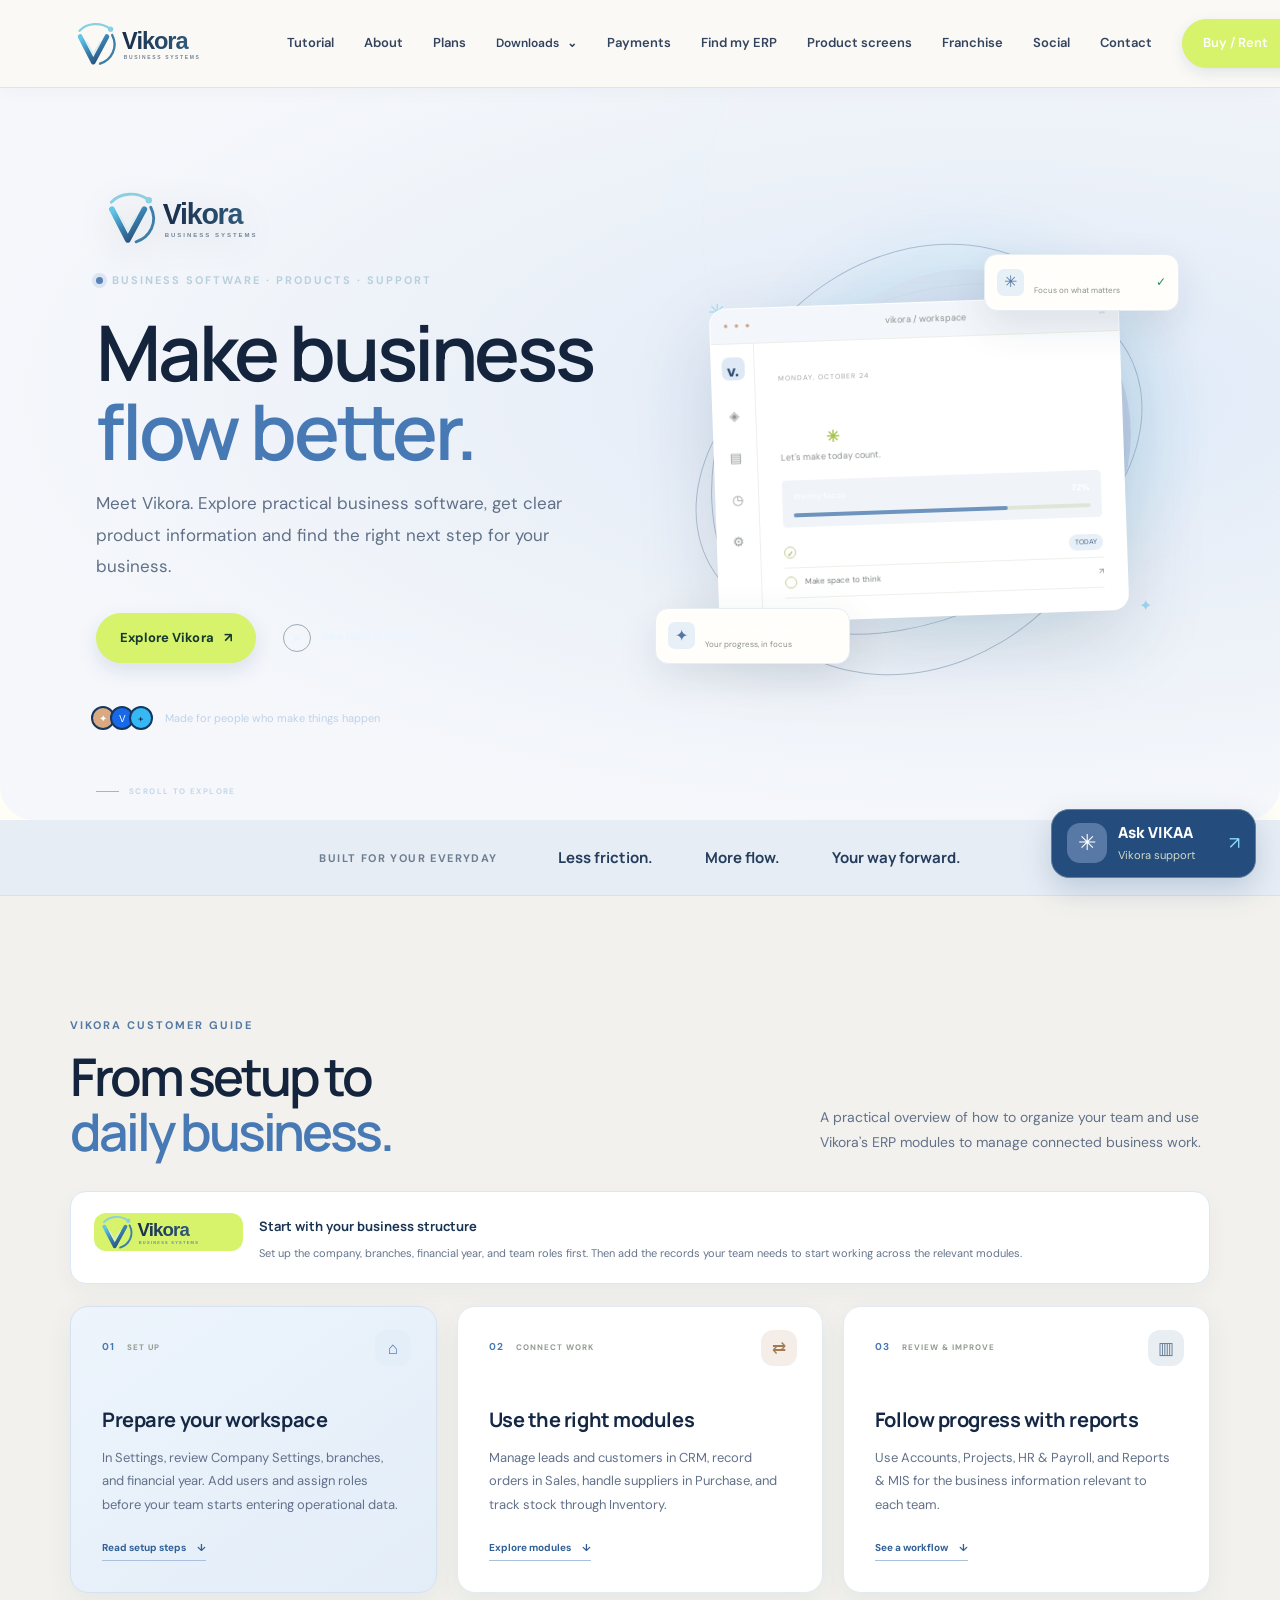
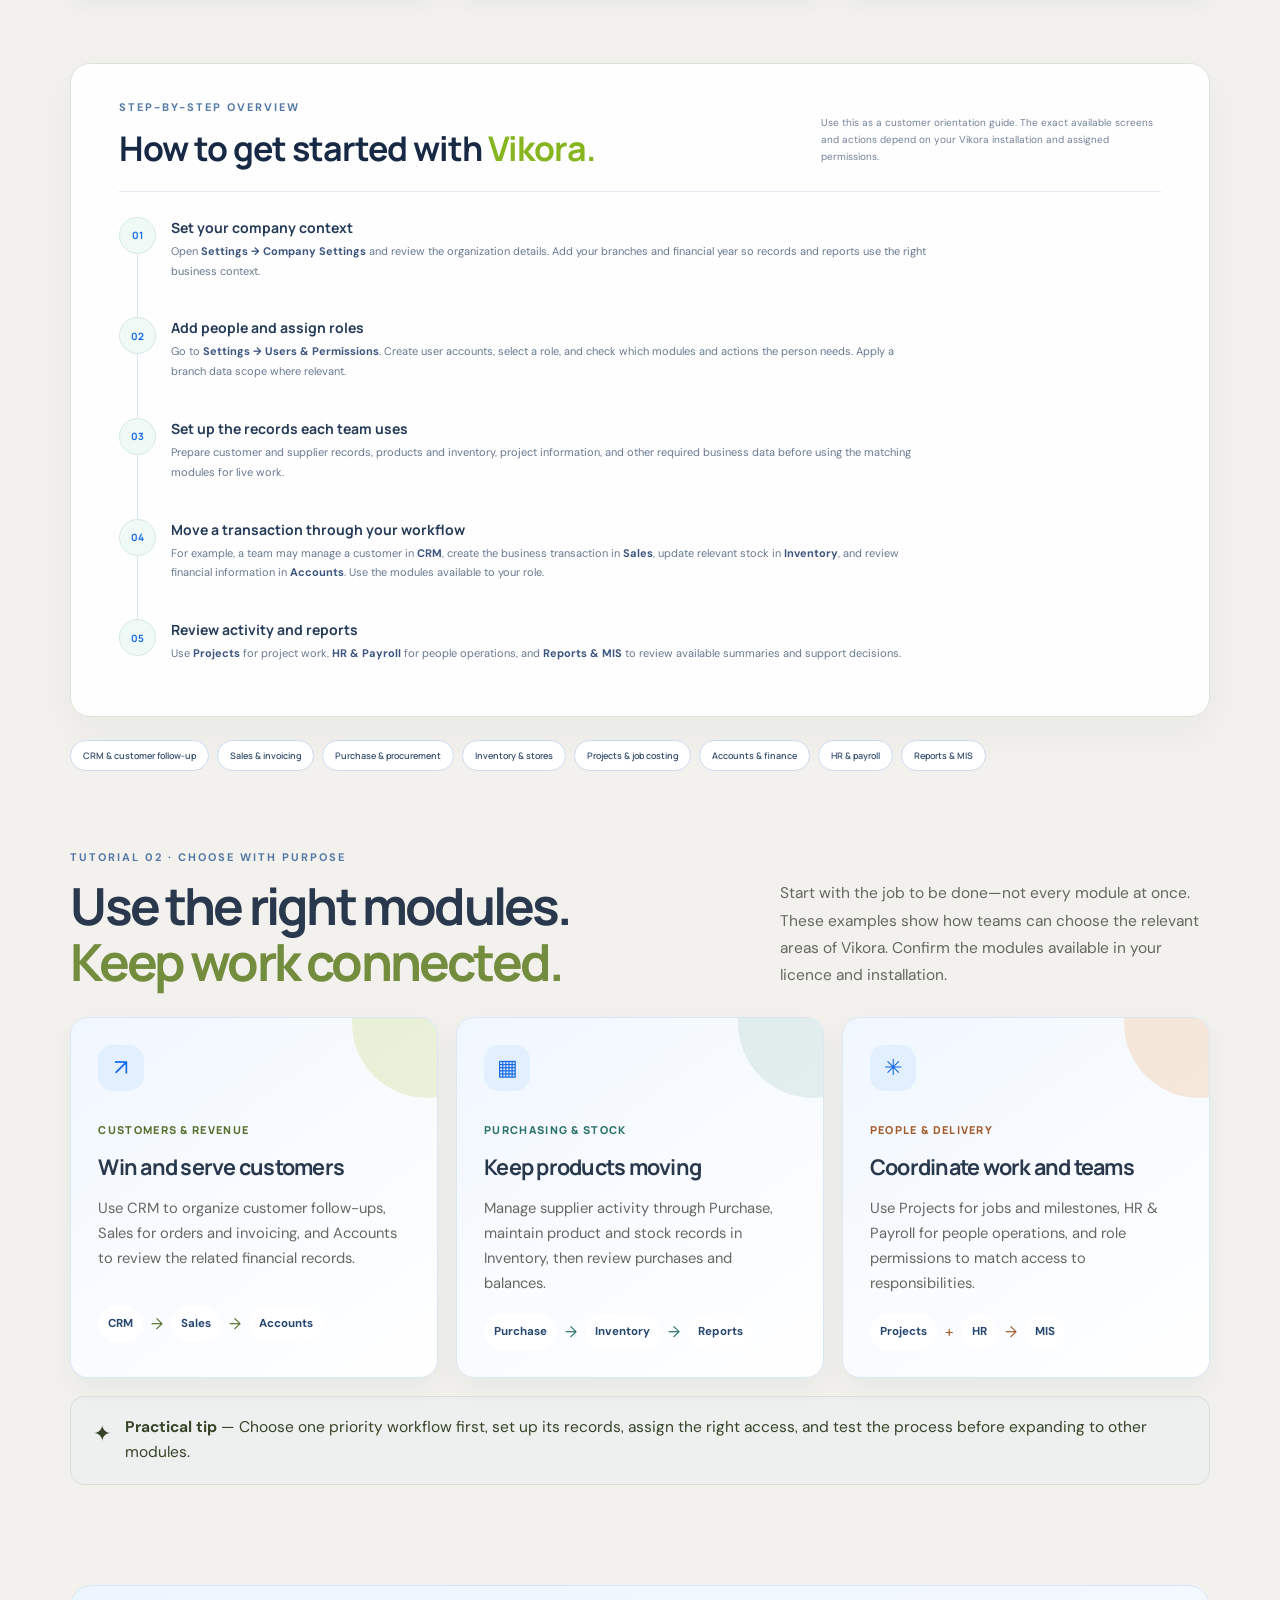
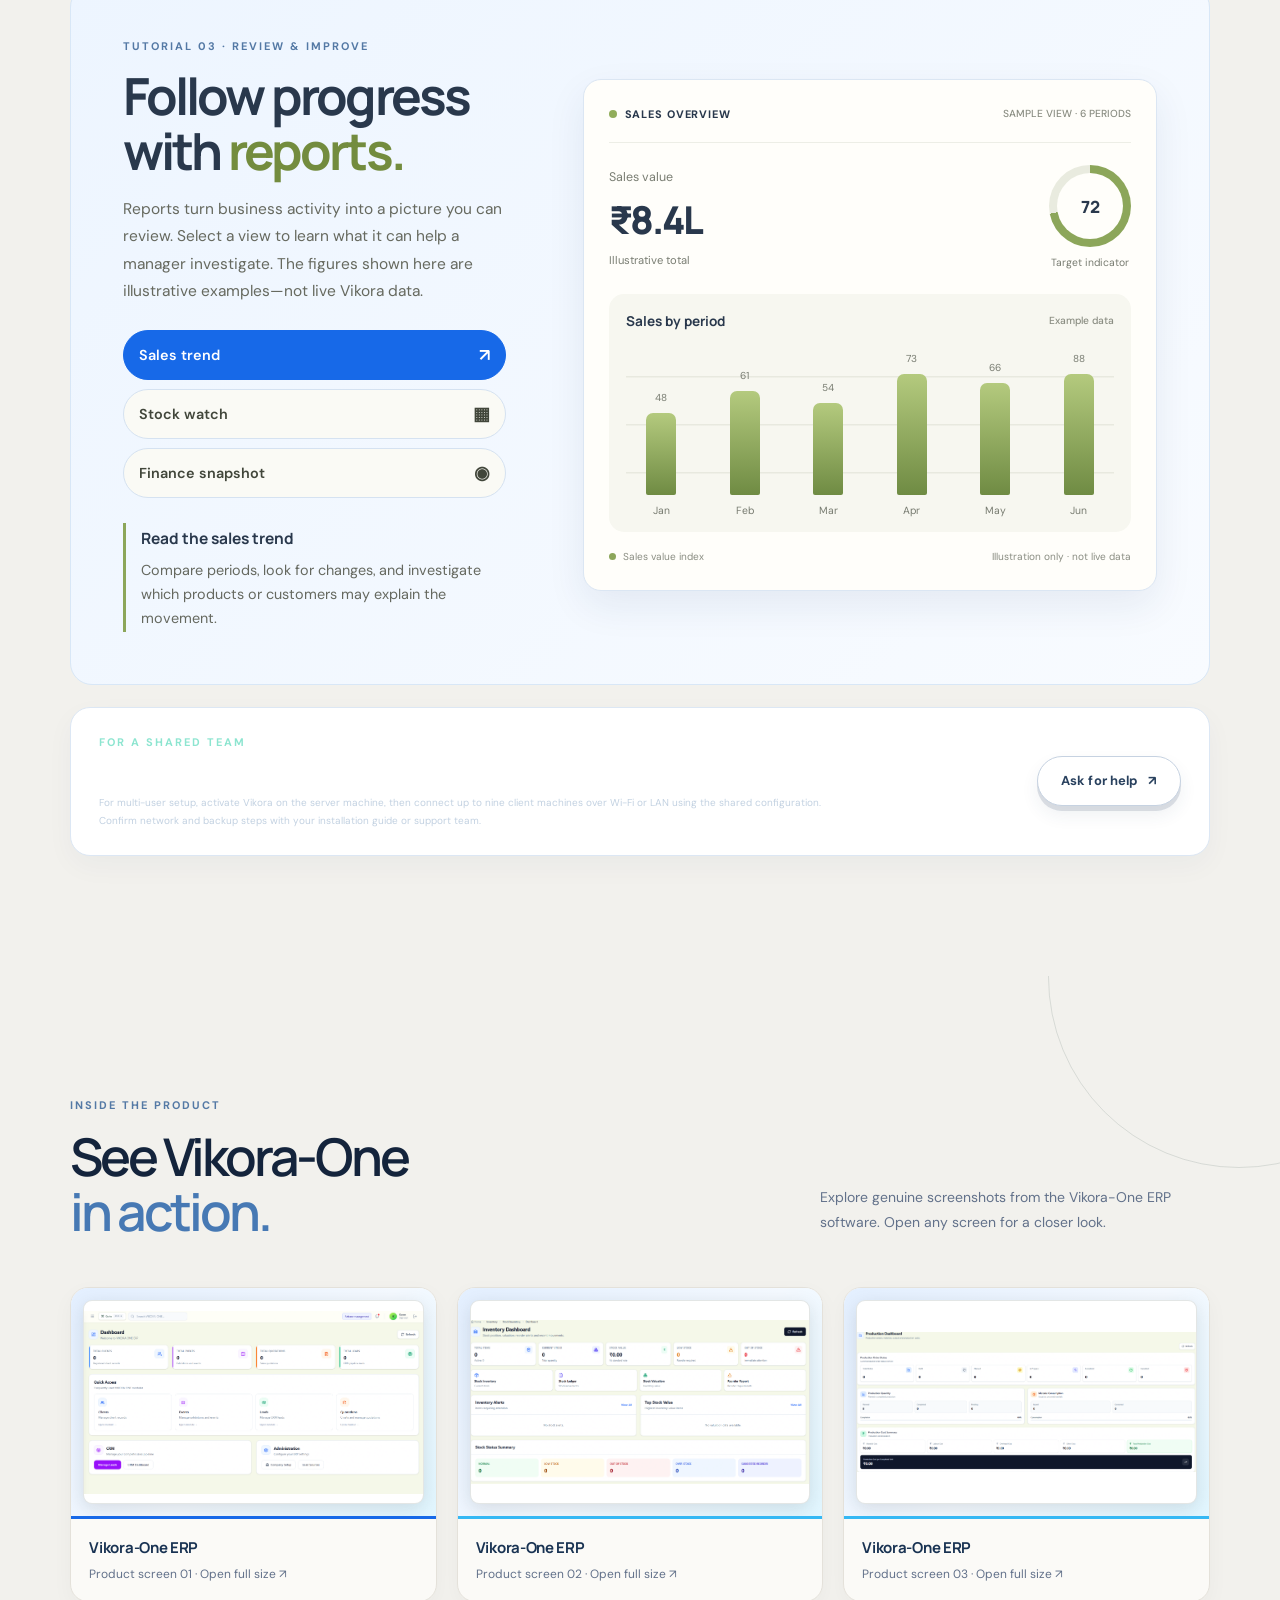
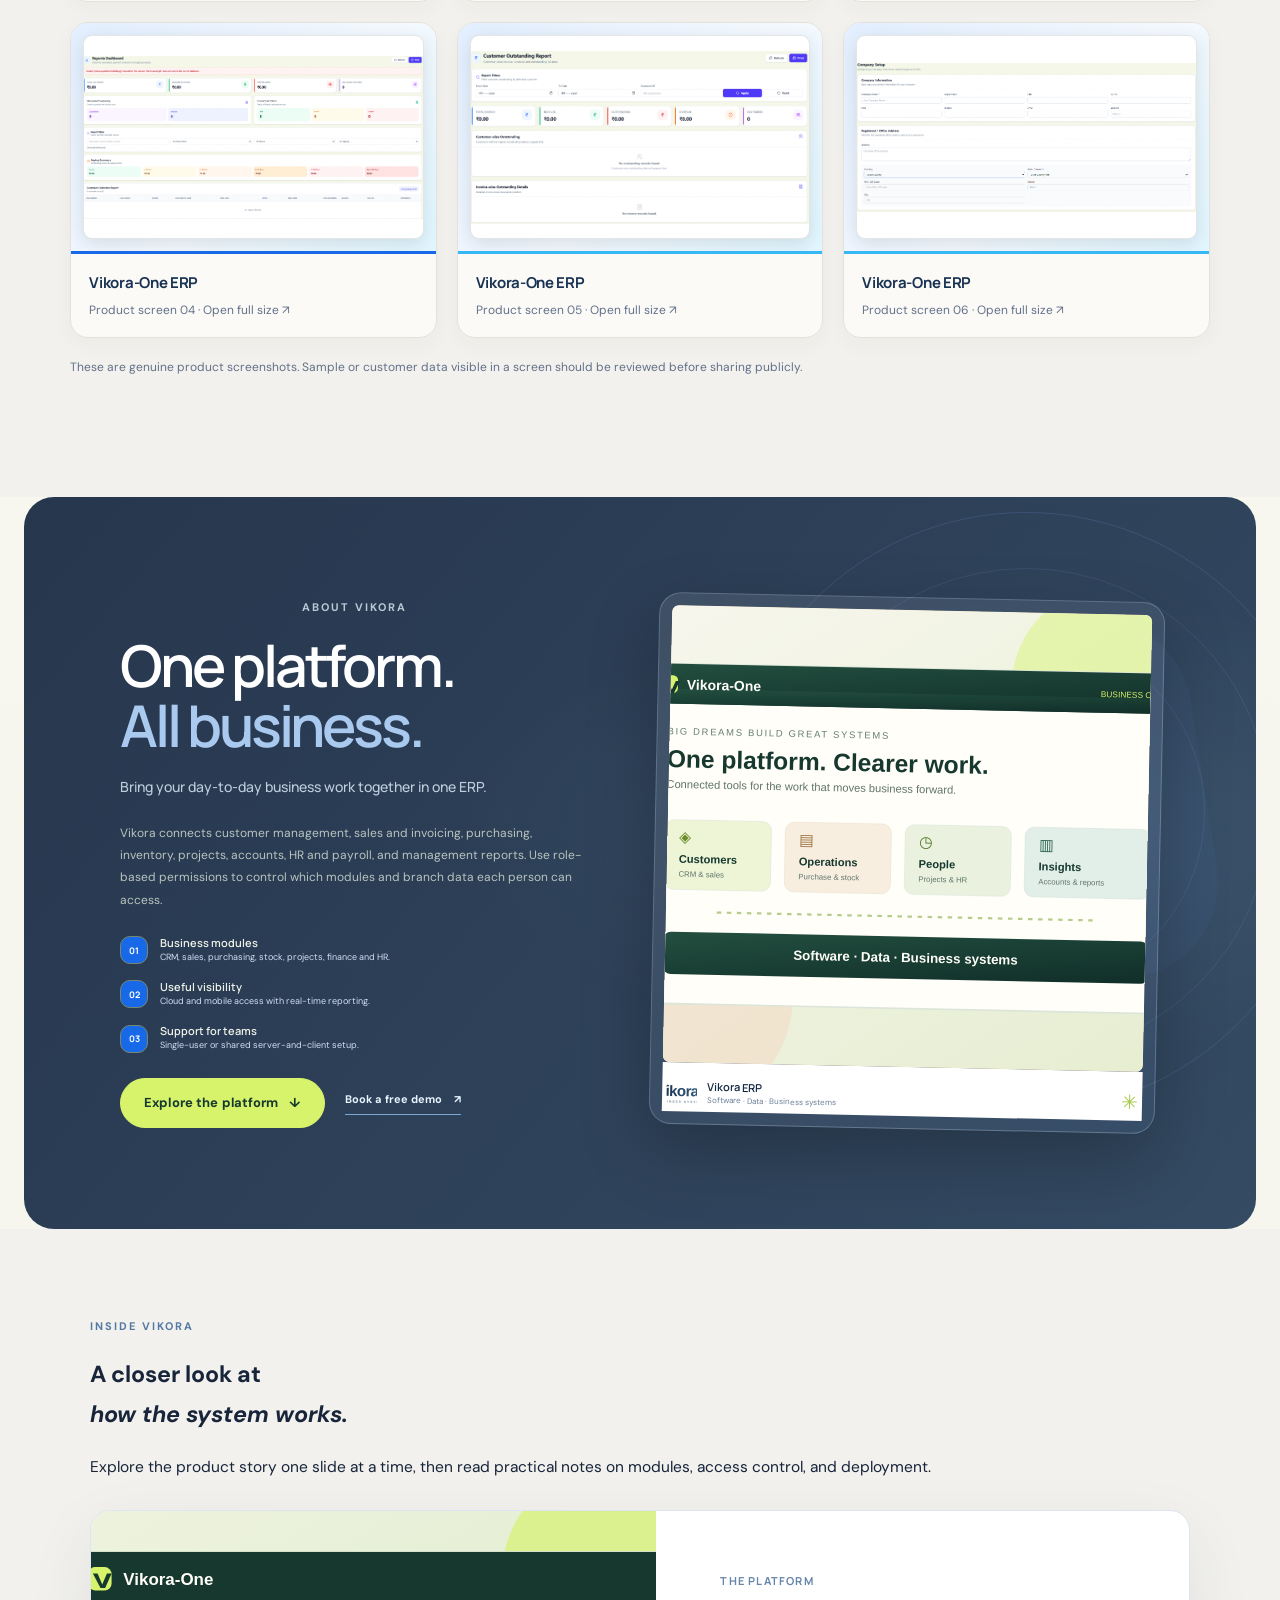
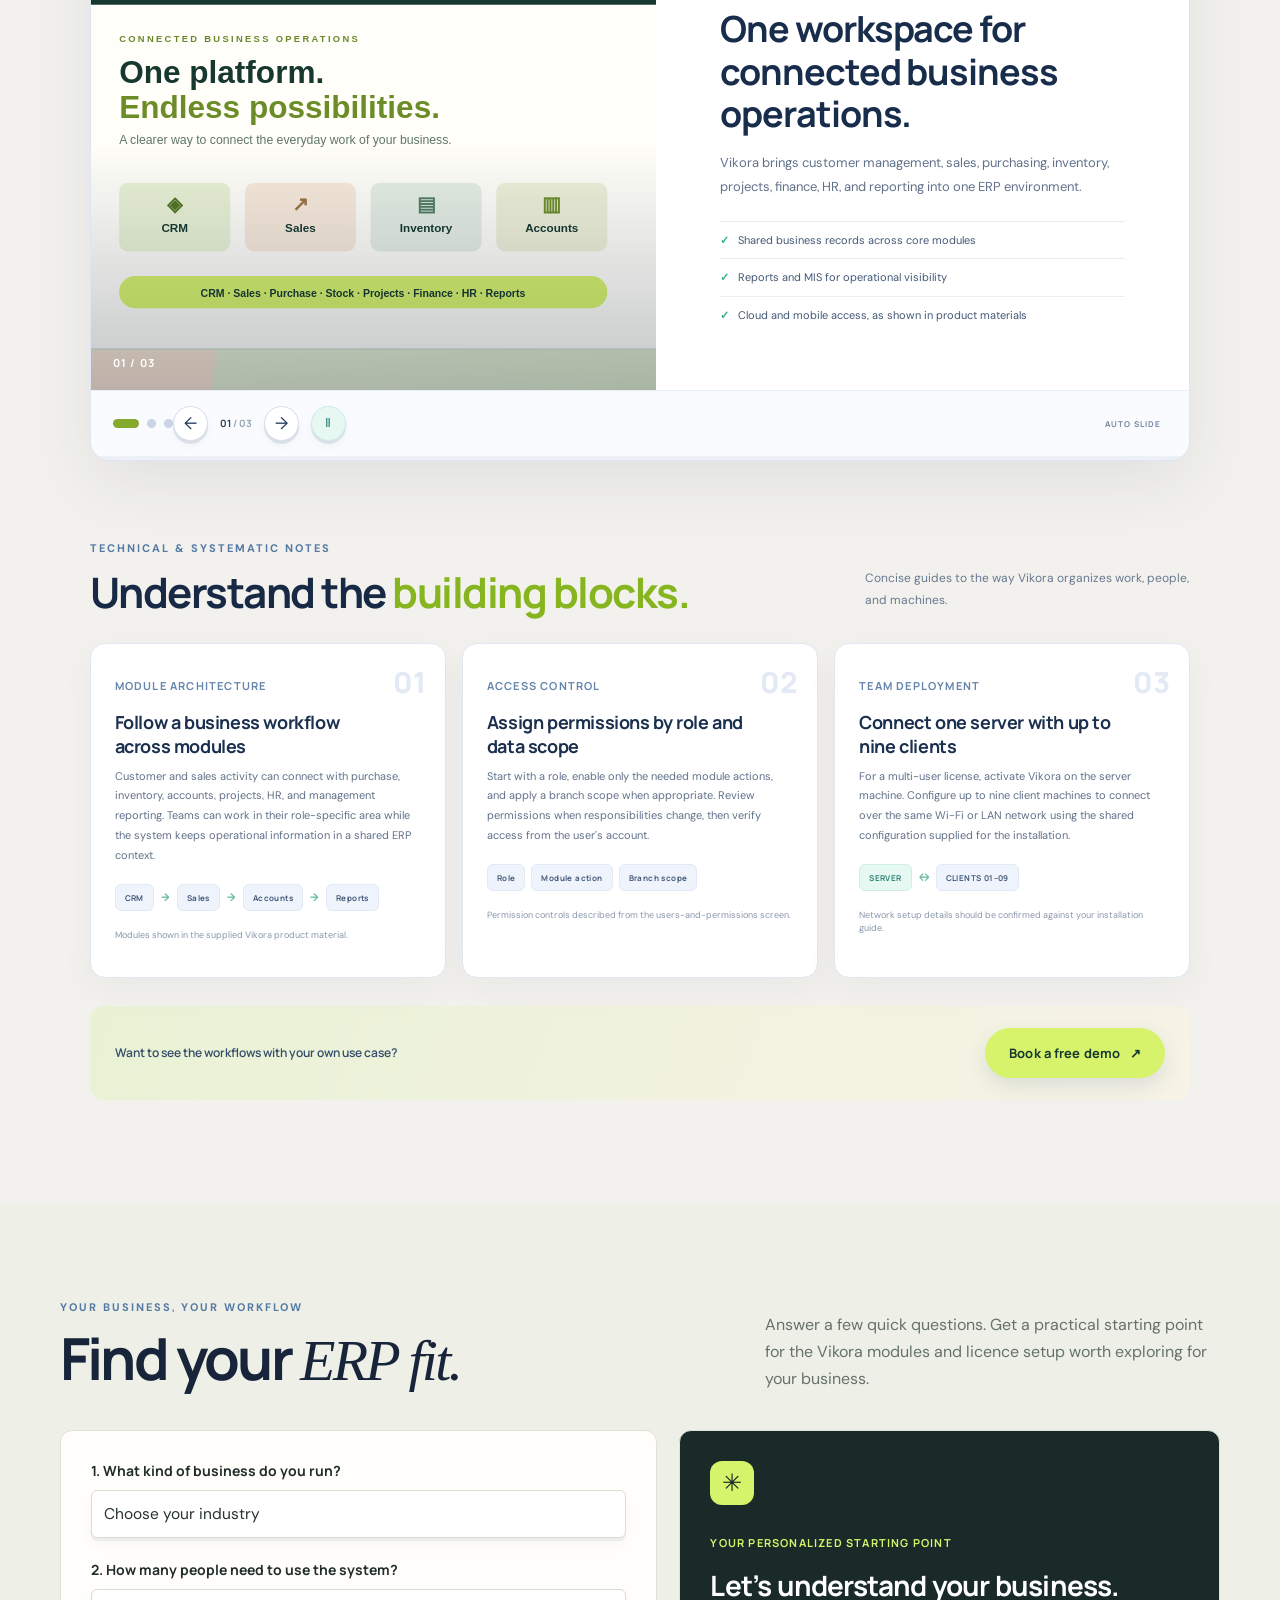
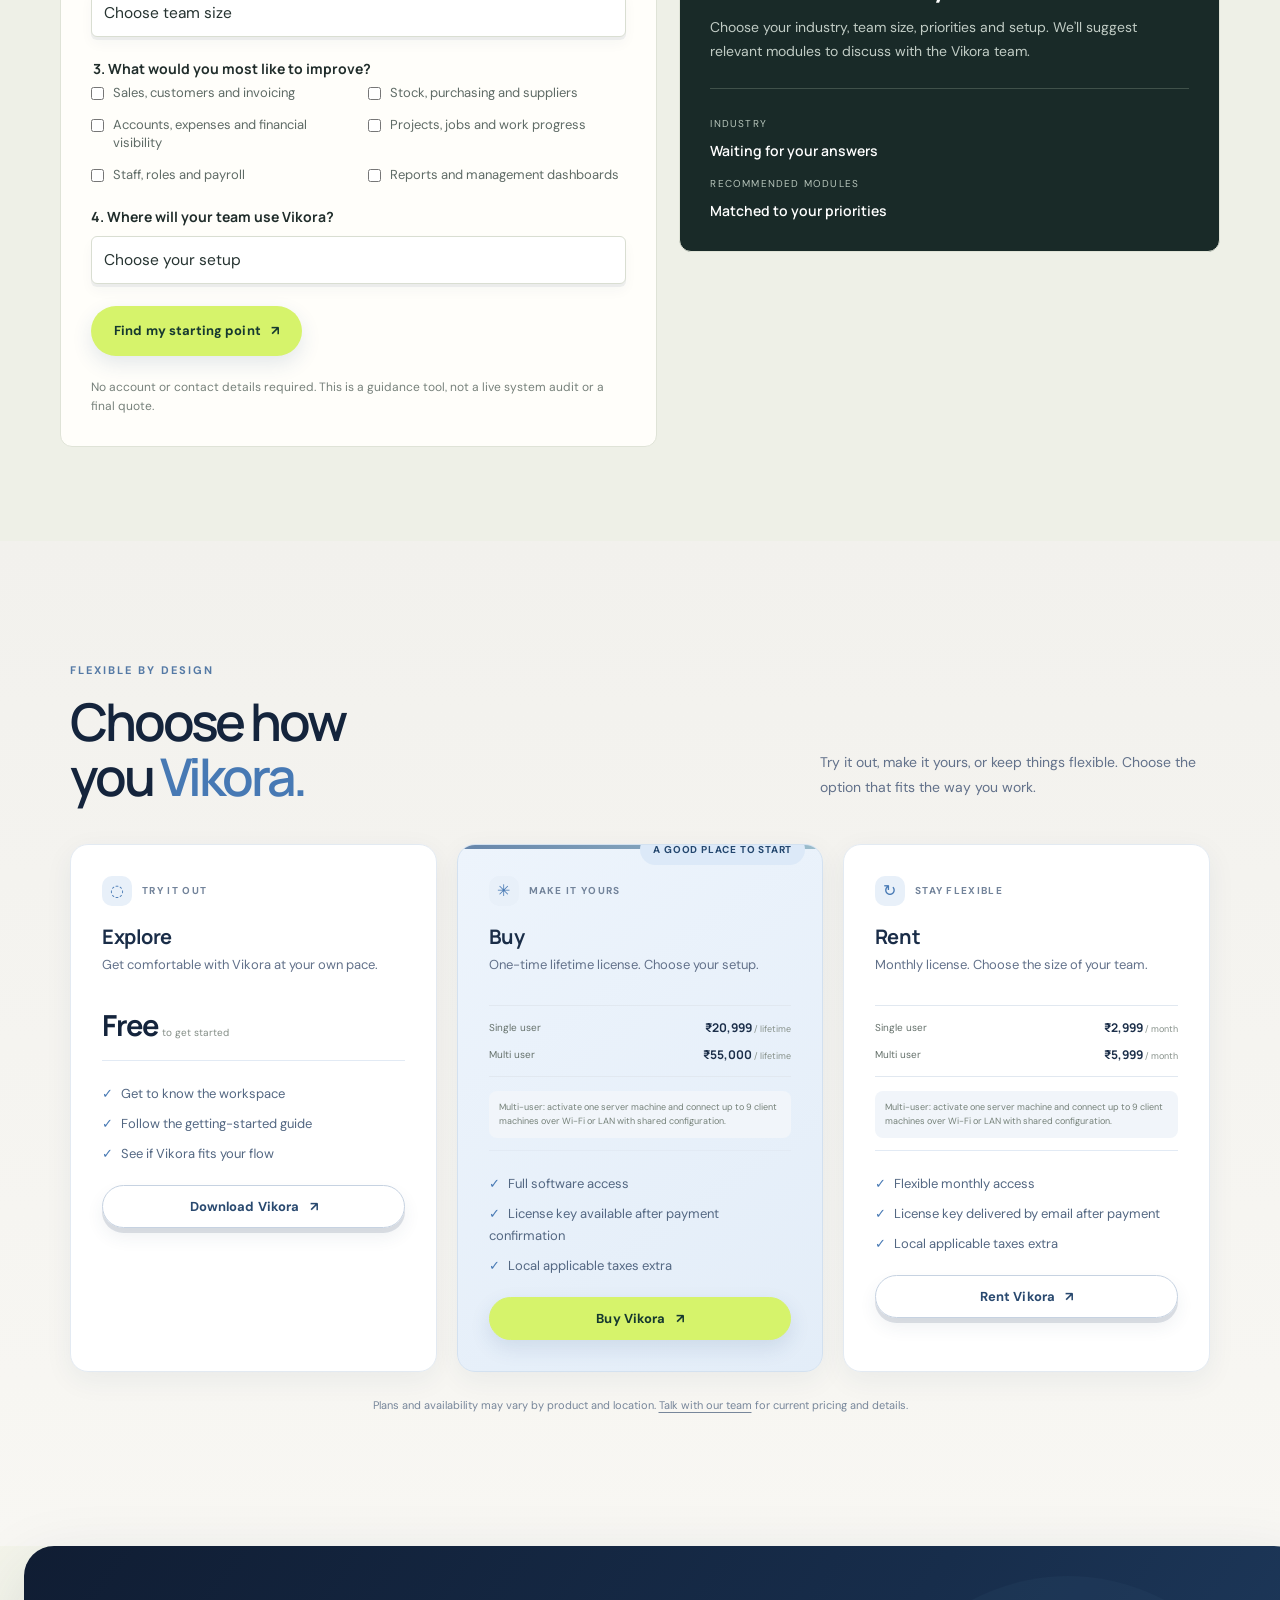
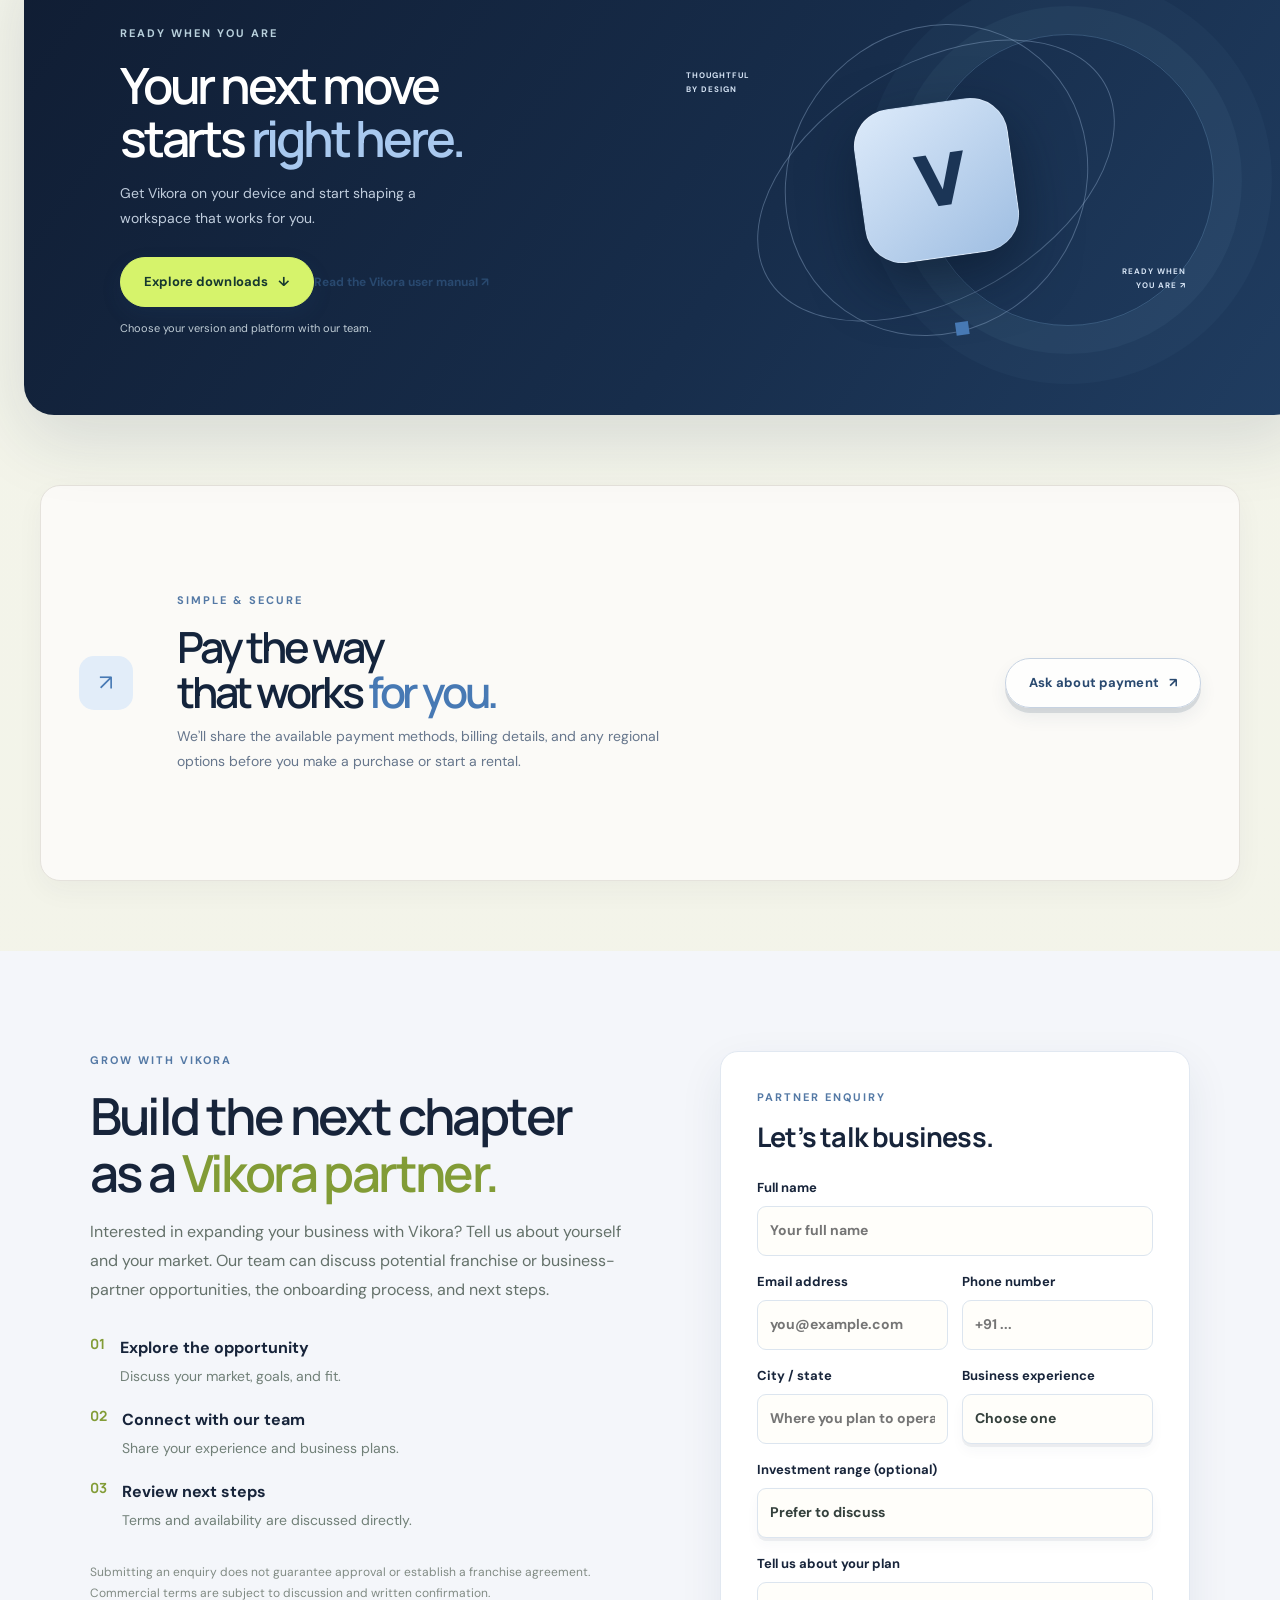
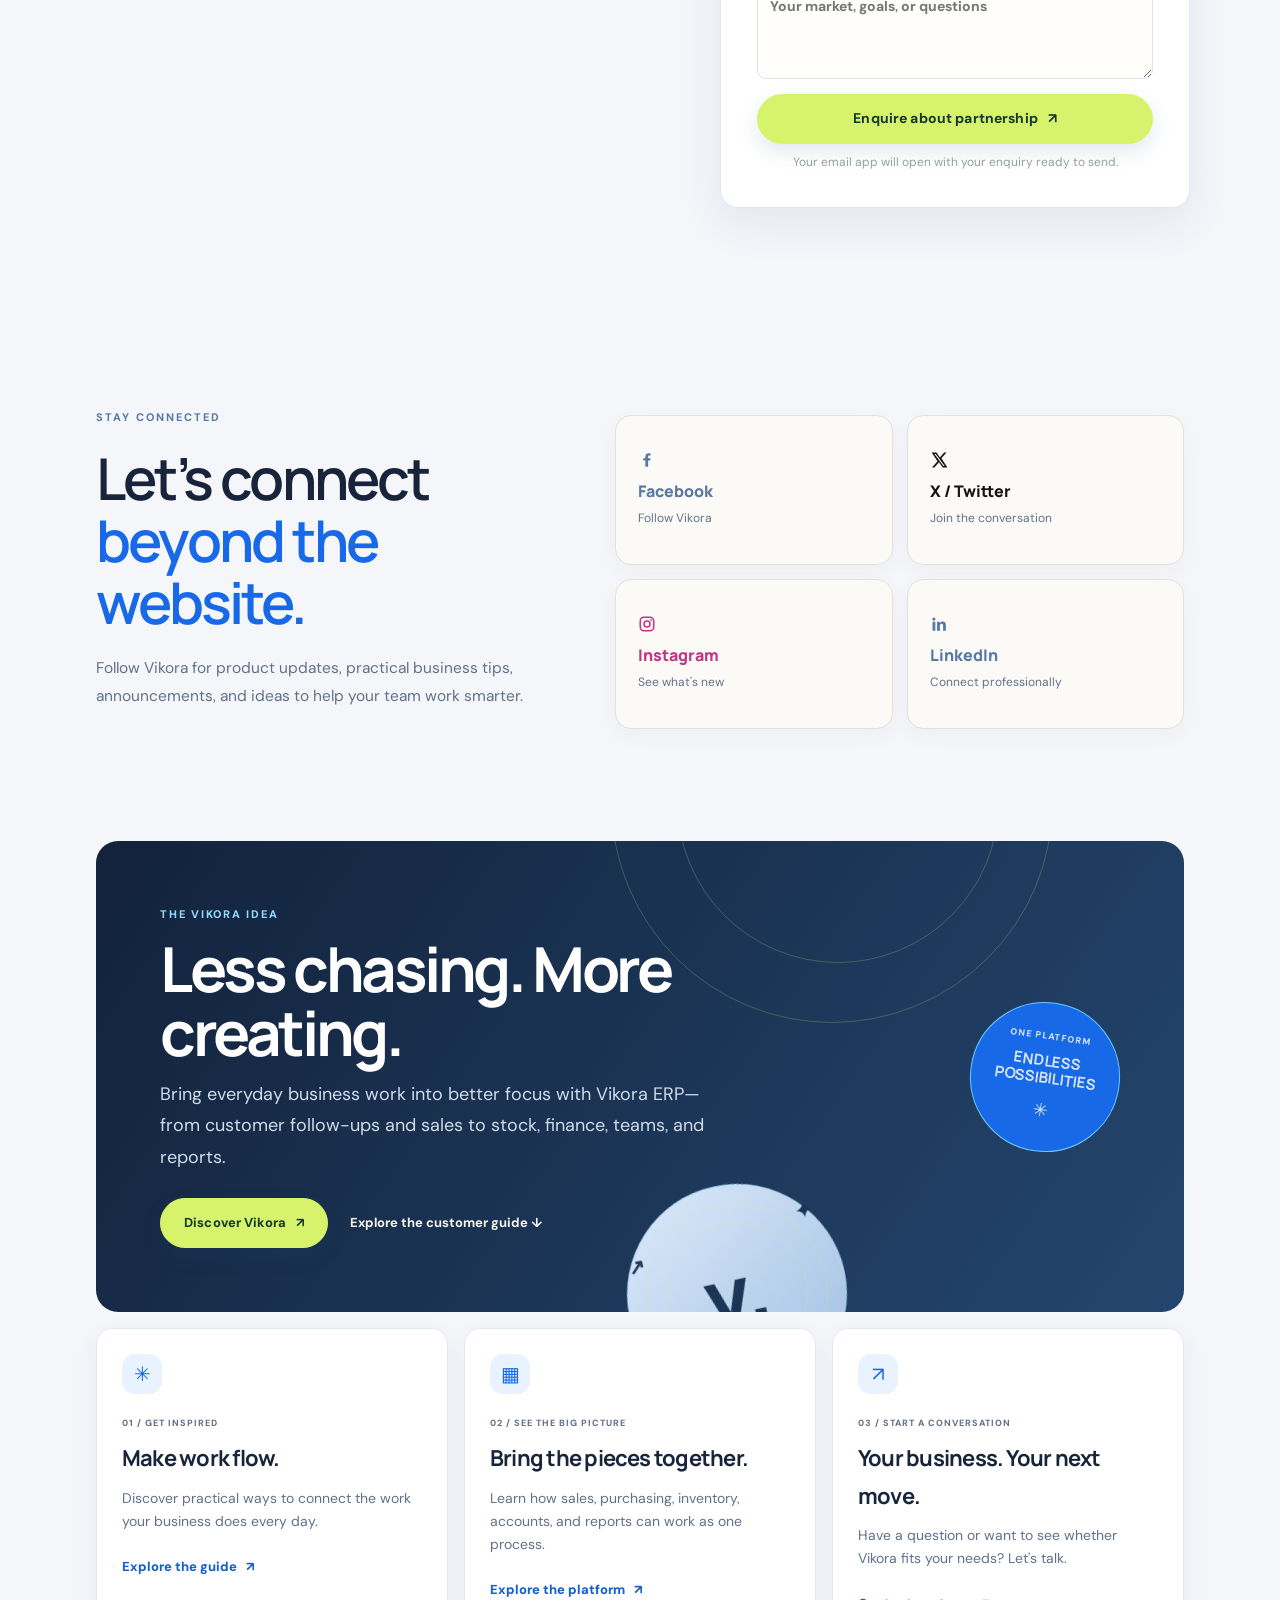
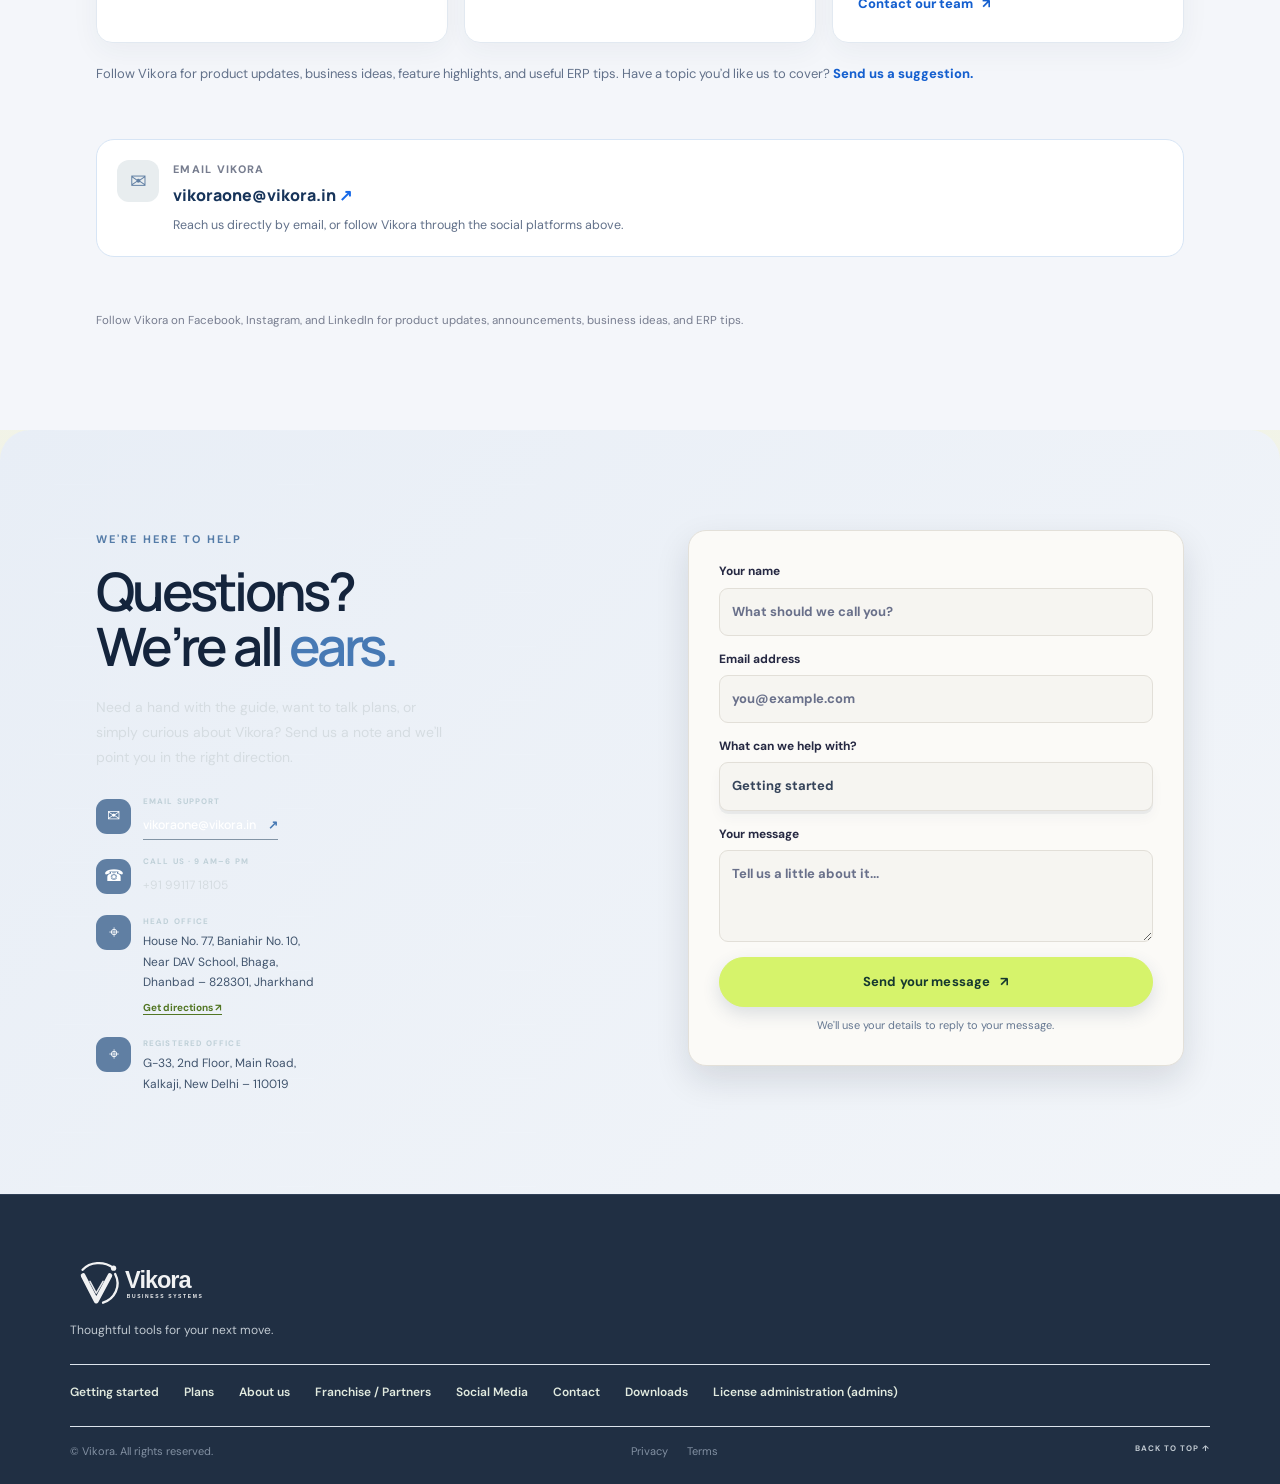
==== commit 522c461f: "Fix Vikora website product navigation link" ====
--- a/index.html
+++ b/index.html
@@ -19,7 +19,7 @@
     <a class="brand brand-image" href="#home" aria-label="Vikora home"><img src="images/vikora-logo.svg" alt="Vikora — One Platform. Endless Possibilities."></a>
     <button class="menu-toggle" aria-label="Open menu" aria-expanded="false">☰</button>
     <nav class="nav-links" aria-label="Main navigation">
-      <a href="#guide">Tutorial</a><a href="#about">About</a><a href="#plans">Plans</a><div class="nav-dropdown"><button class="nav-dropdown-toggle" type="button" aria-expanded="false">Downloads <span>⌄</span></button><div class="nav-dropdown-menu"><a href="#downloads">Vikora-One ERP <small>Software & setup enquiry</small></a><a href="vikora-one-manual.html">User manual <small>Read or save as PDF</small></a></div></div><a href="#payments">Payments</a><a href="#business-finder">Find my ERP</a><a href="#trade-showcase">Trade demos</a><a href="#franchise">Franchise</a><a href="#social">Social</a><a href="#contact">Contact</a>
+      <a href="#guide">Tutorial</a><a href="#about">About</a><a href="#plans">Plans</a><div class="nav-dropdown"><button class="nav-dropdown-toggle" type="button" aria-expanded="false">Downloads <span>⌄</span></button><div class="nav-dropdown-menu"><a href="#downloads">Vikora-One ERP <small>Software & setup enquiry</small></a><a href="vikora-one-manual.html">User manual <small>Read or save as PDF</small></a></div></div><a href="#payments">Payments</a><a href="#business-finder">Find my ERP</a><a href="#erp-screenshots">Product screens</a><a href="#franchise">Franchise</a><a href="#social">Social</a><a href="#contact">Contact</a>
       <a class="nav-cta" href="#plans">Buy / Rent <span>↗</span></a>
     </nav>
   </header>
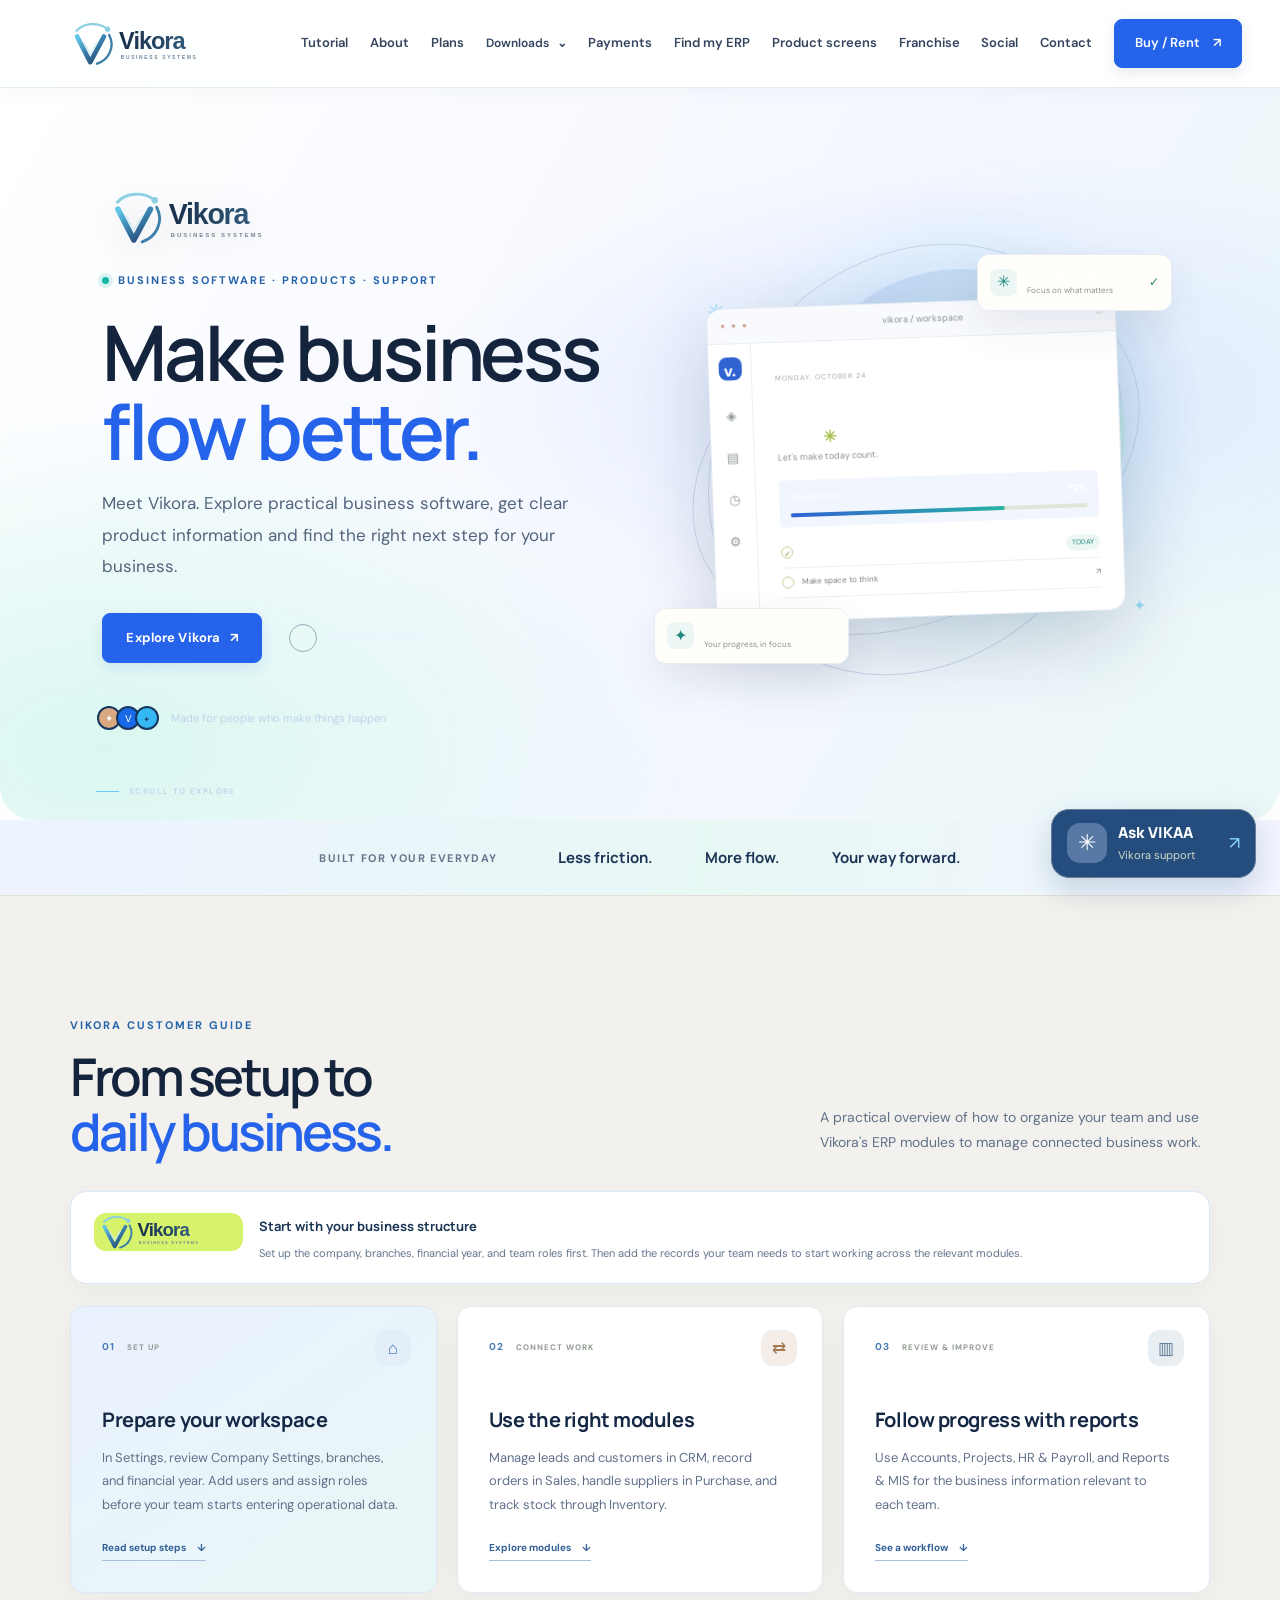
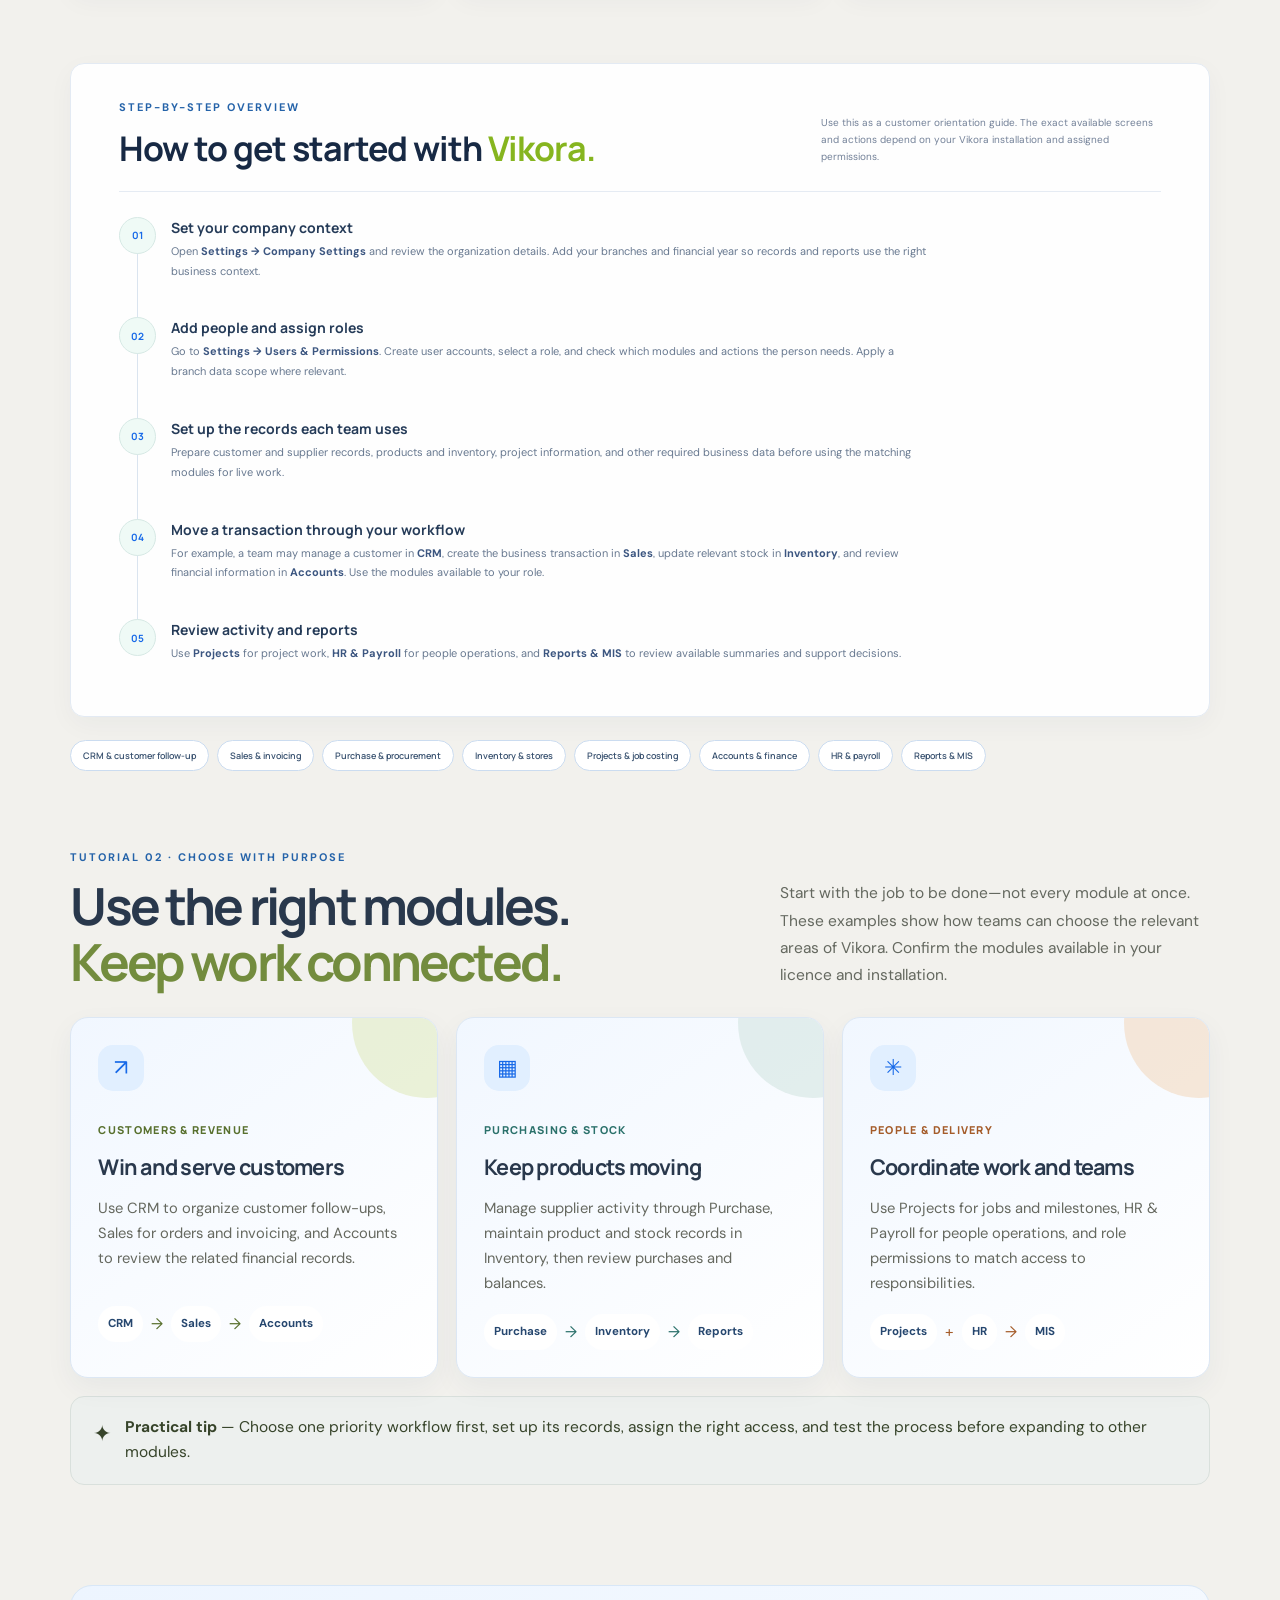
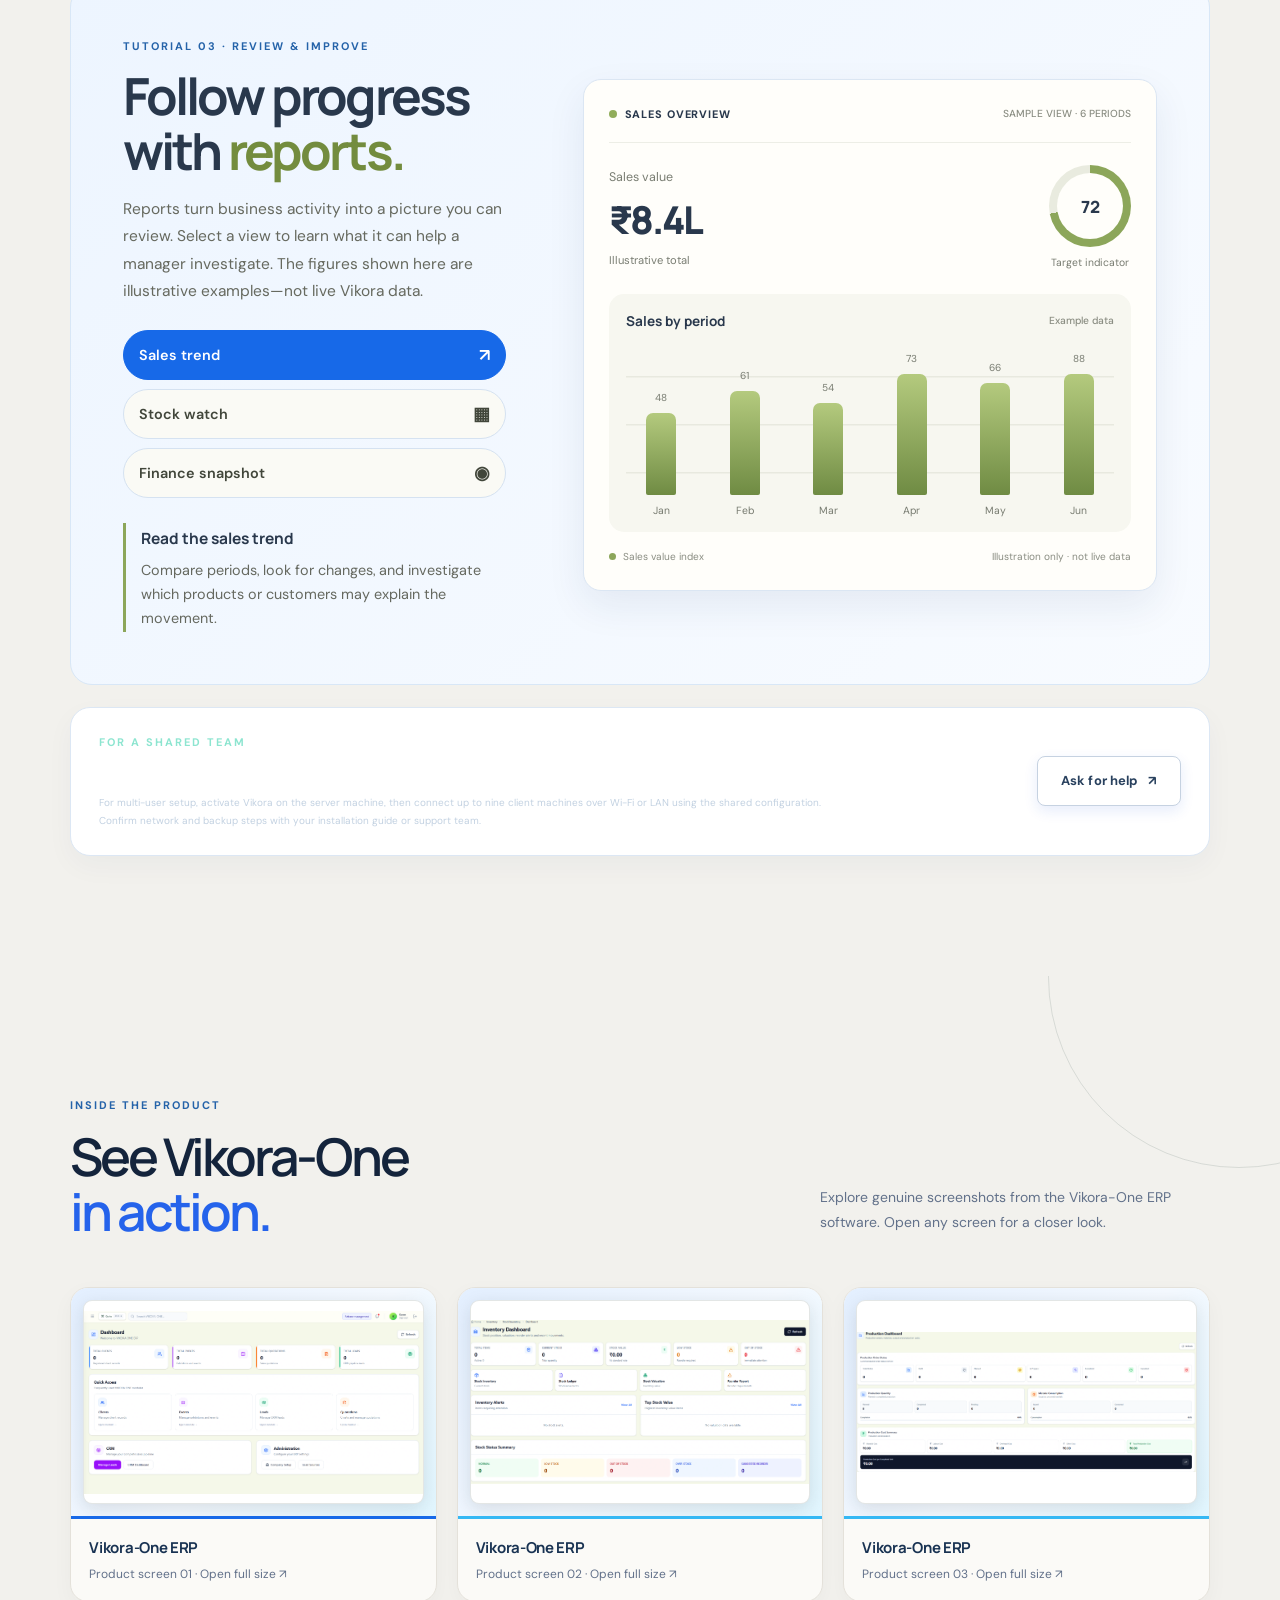
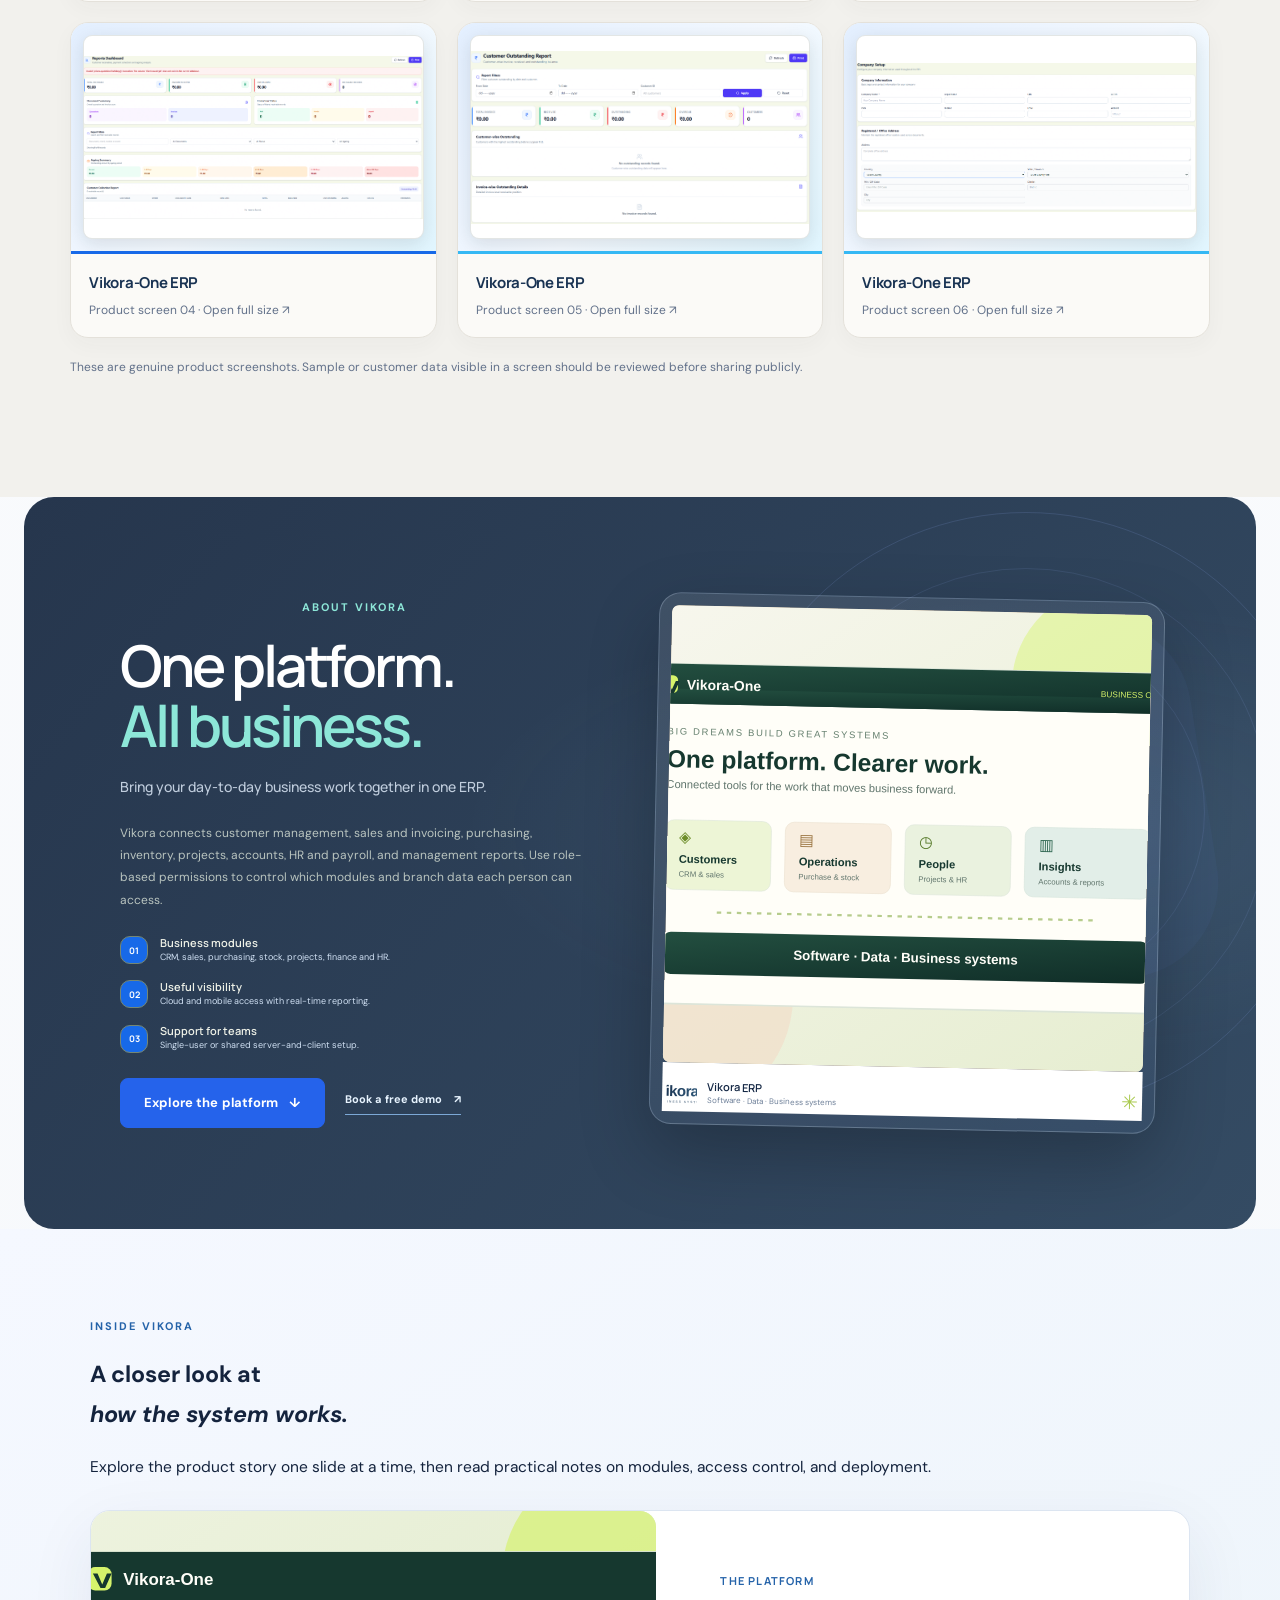
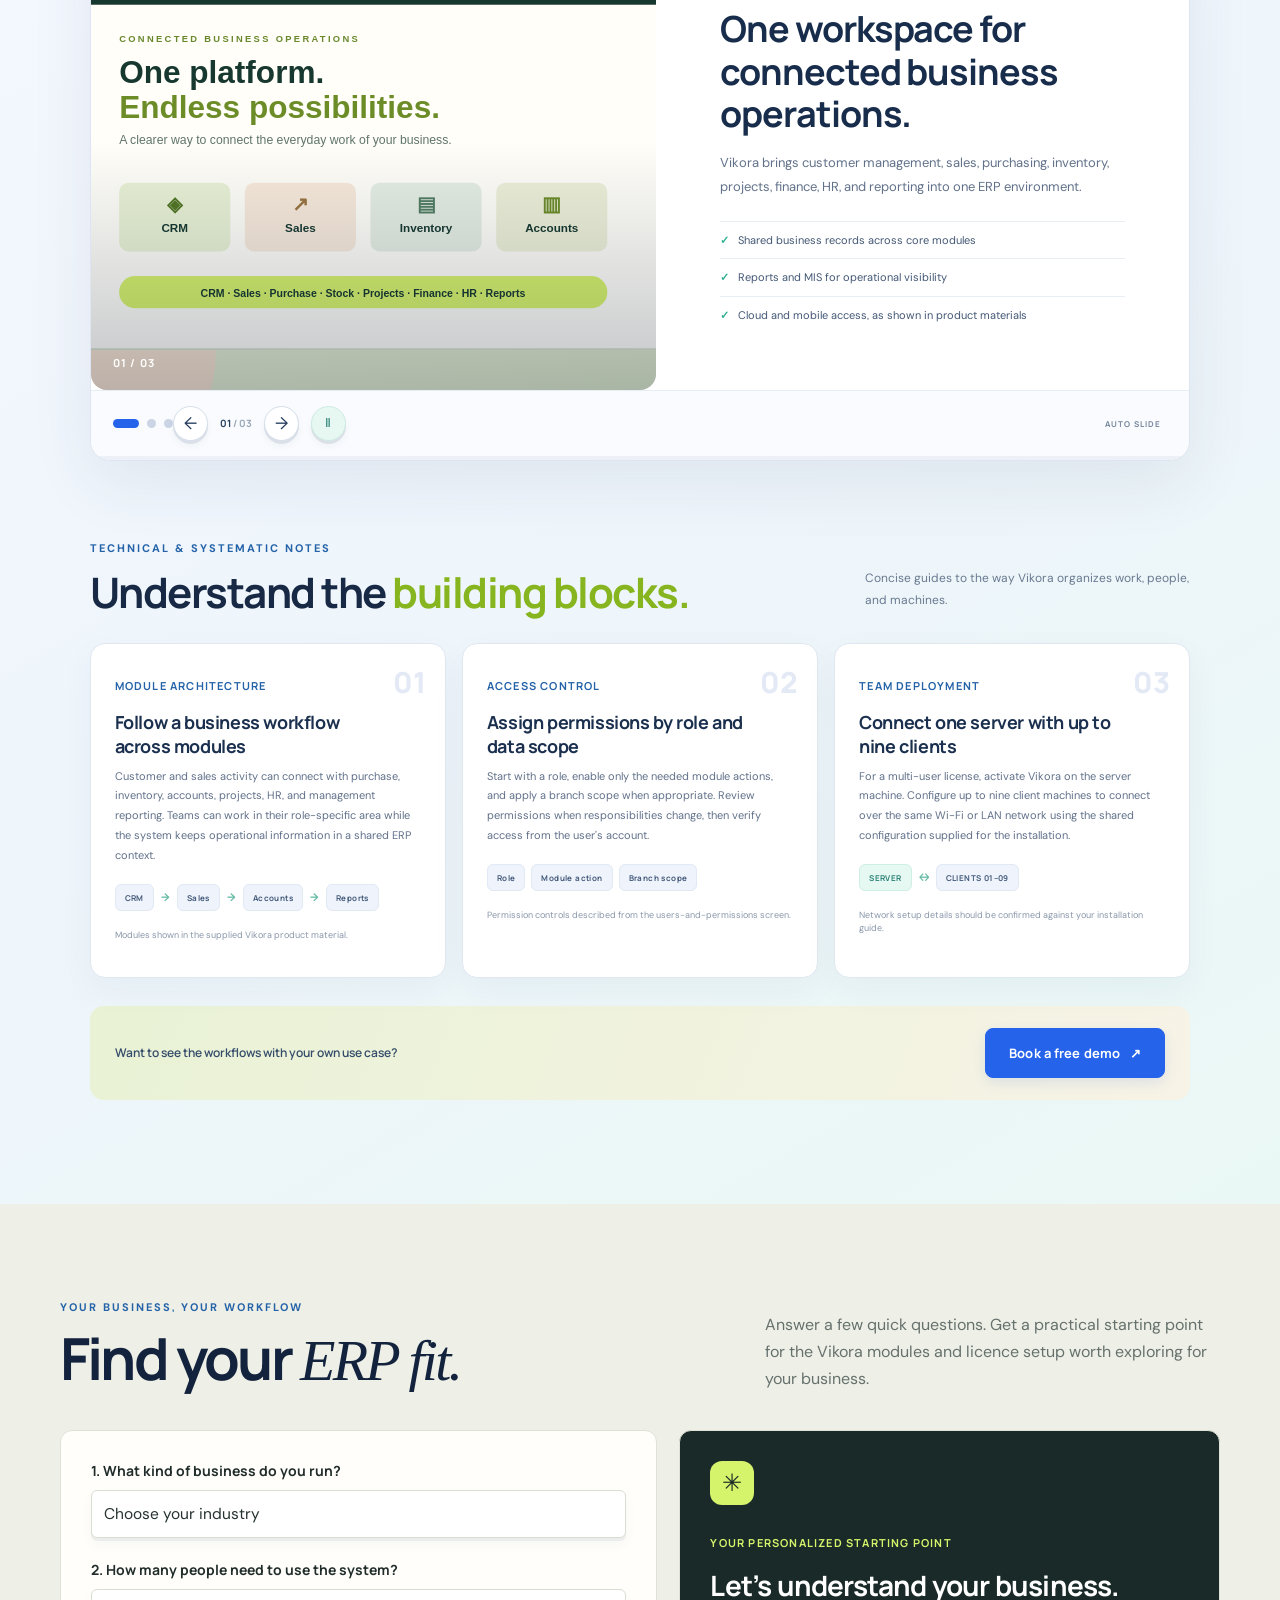
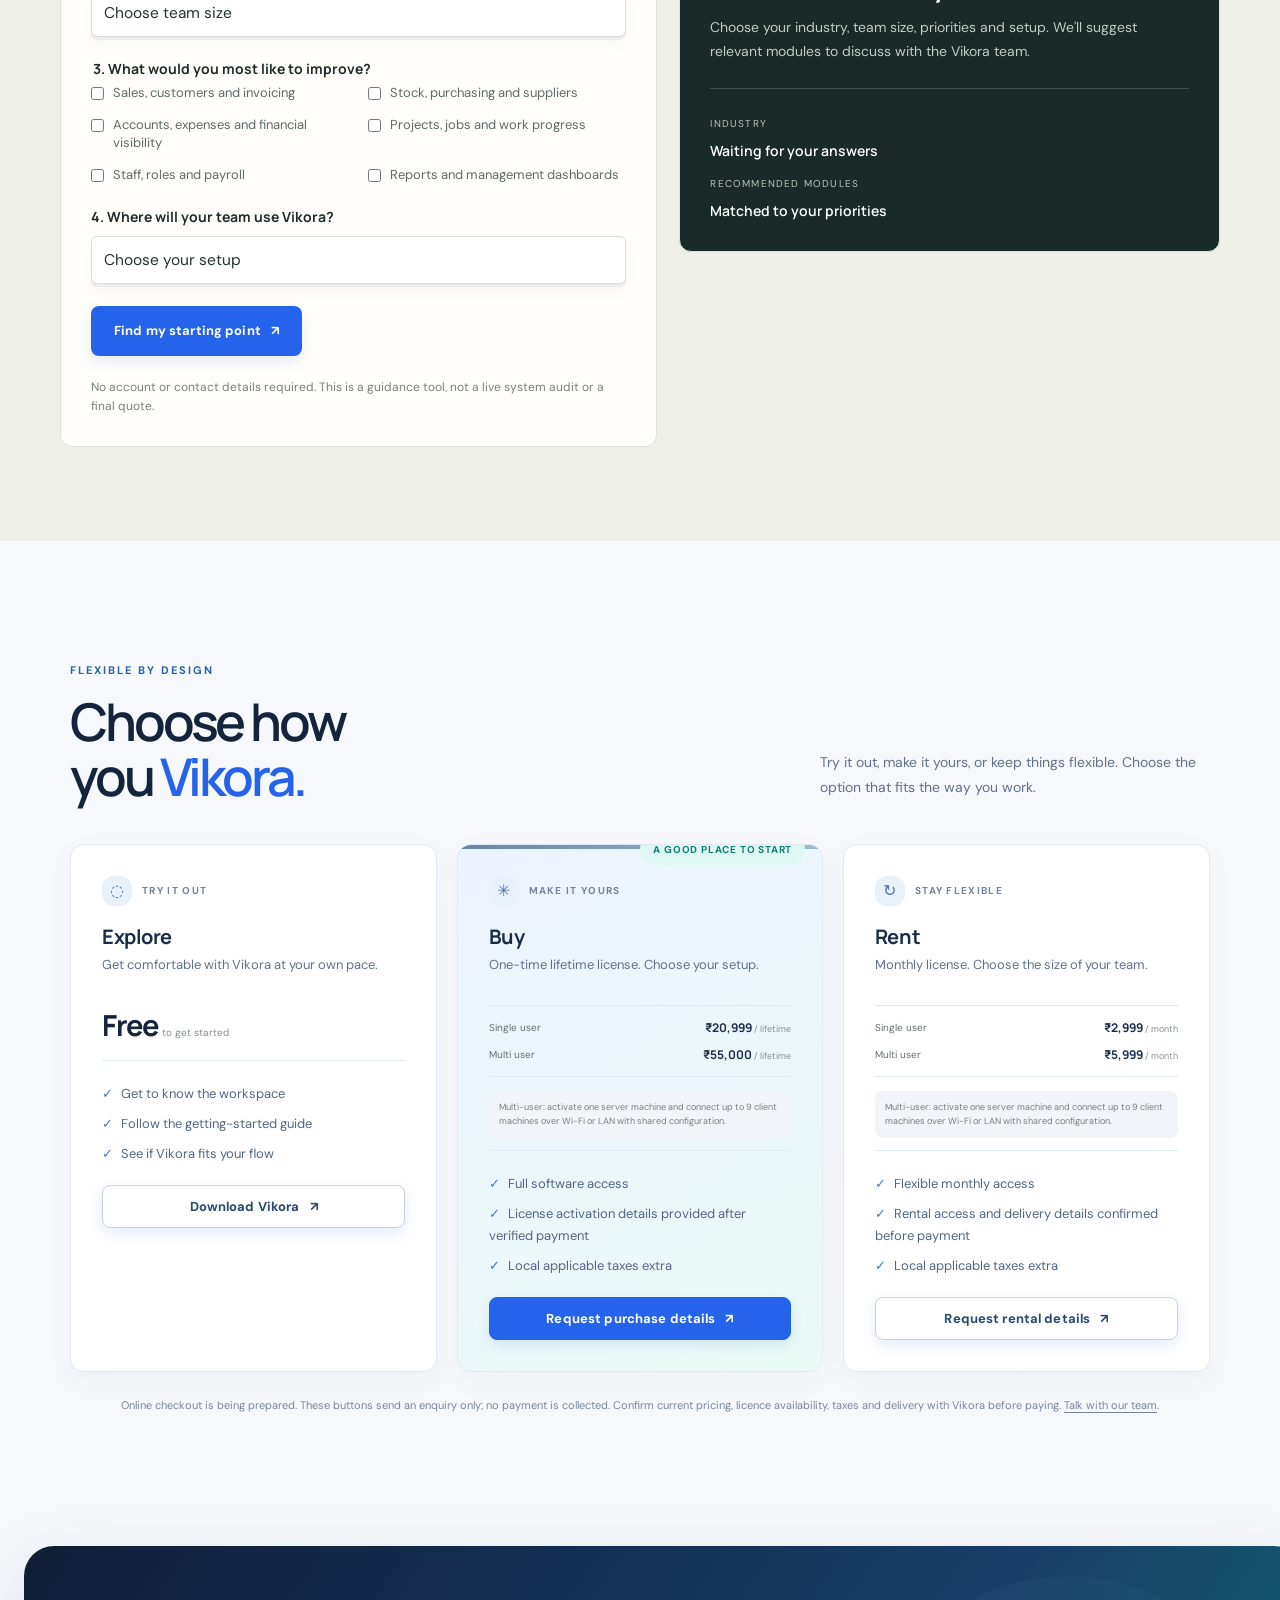
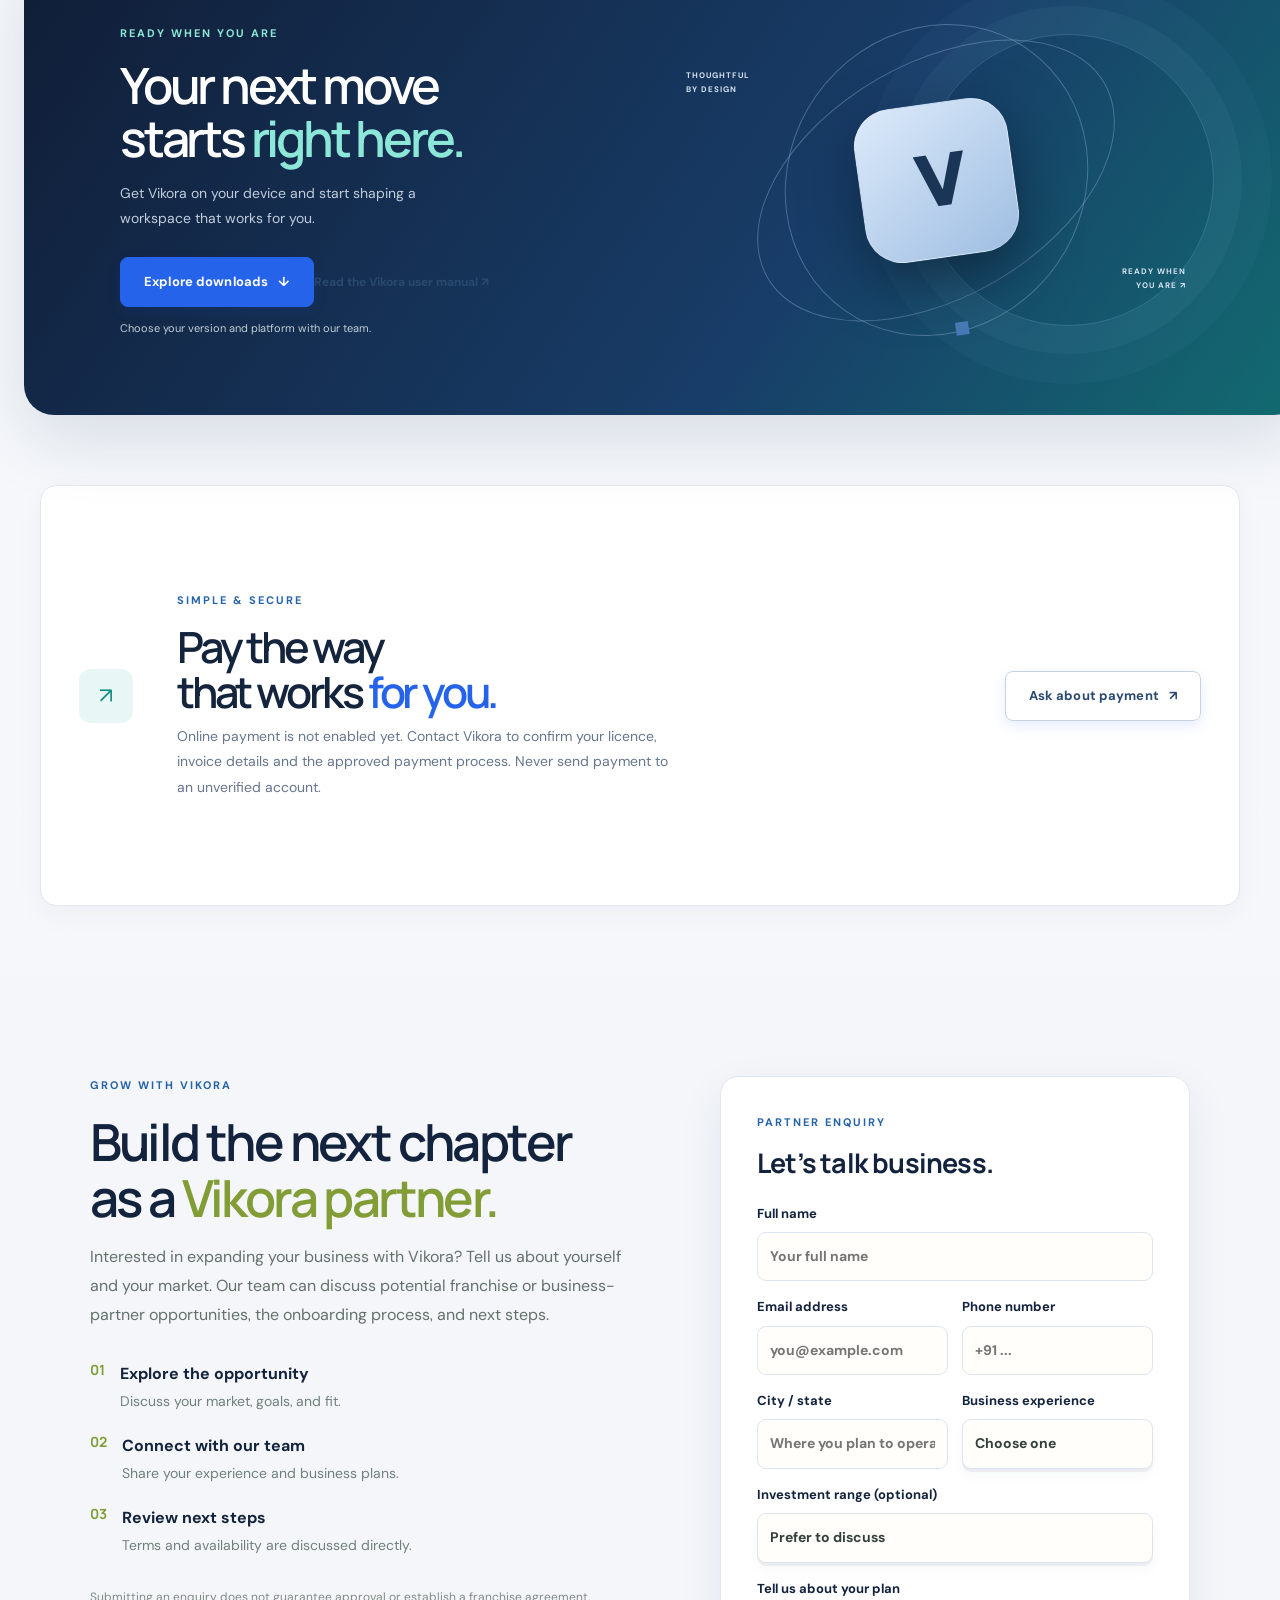
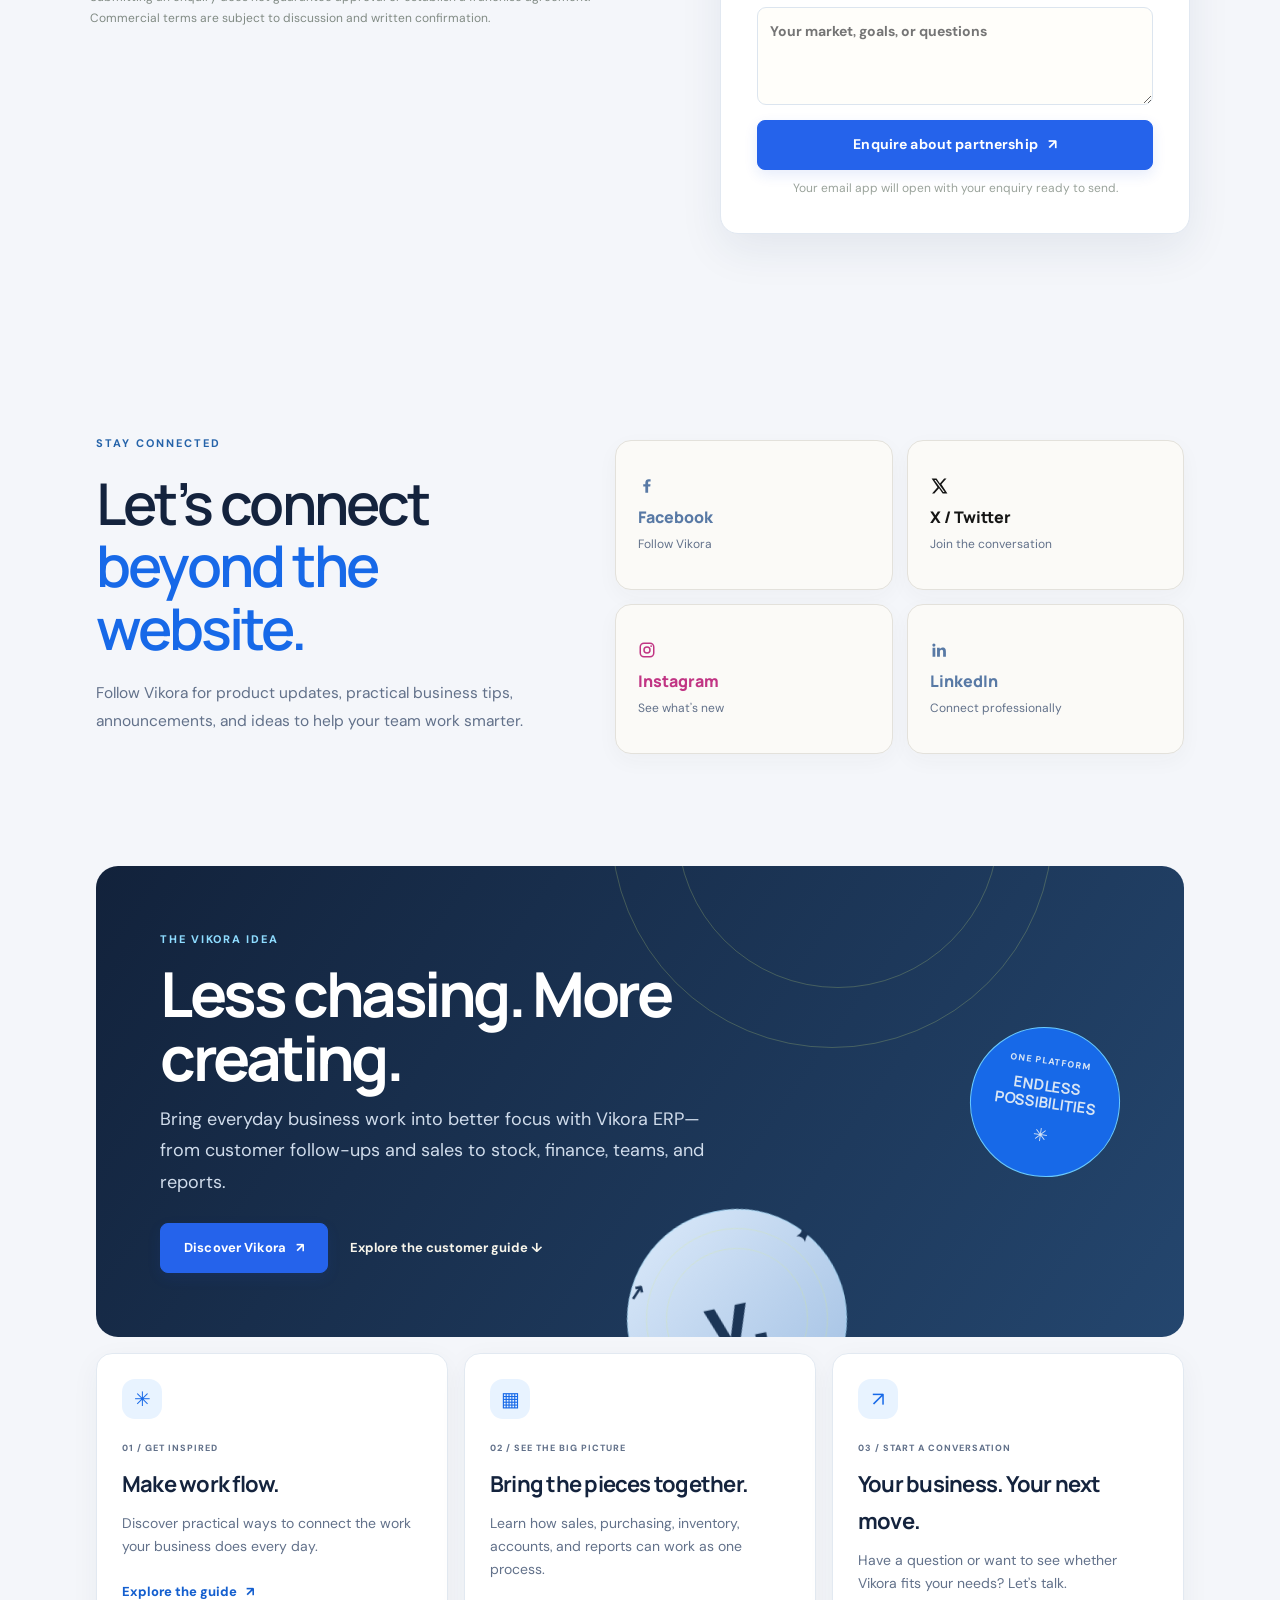
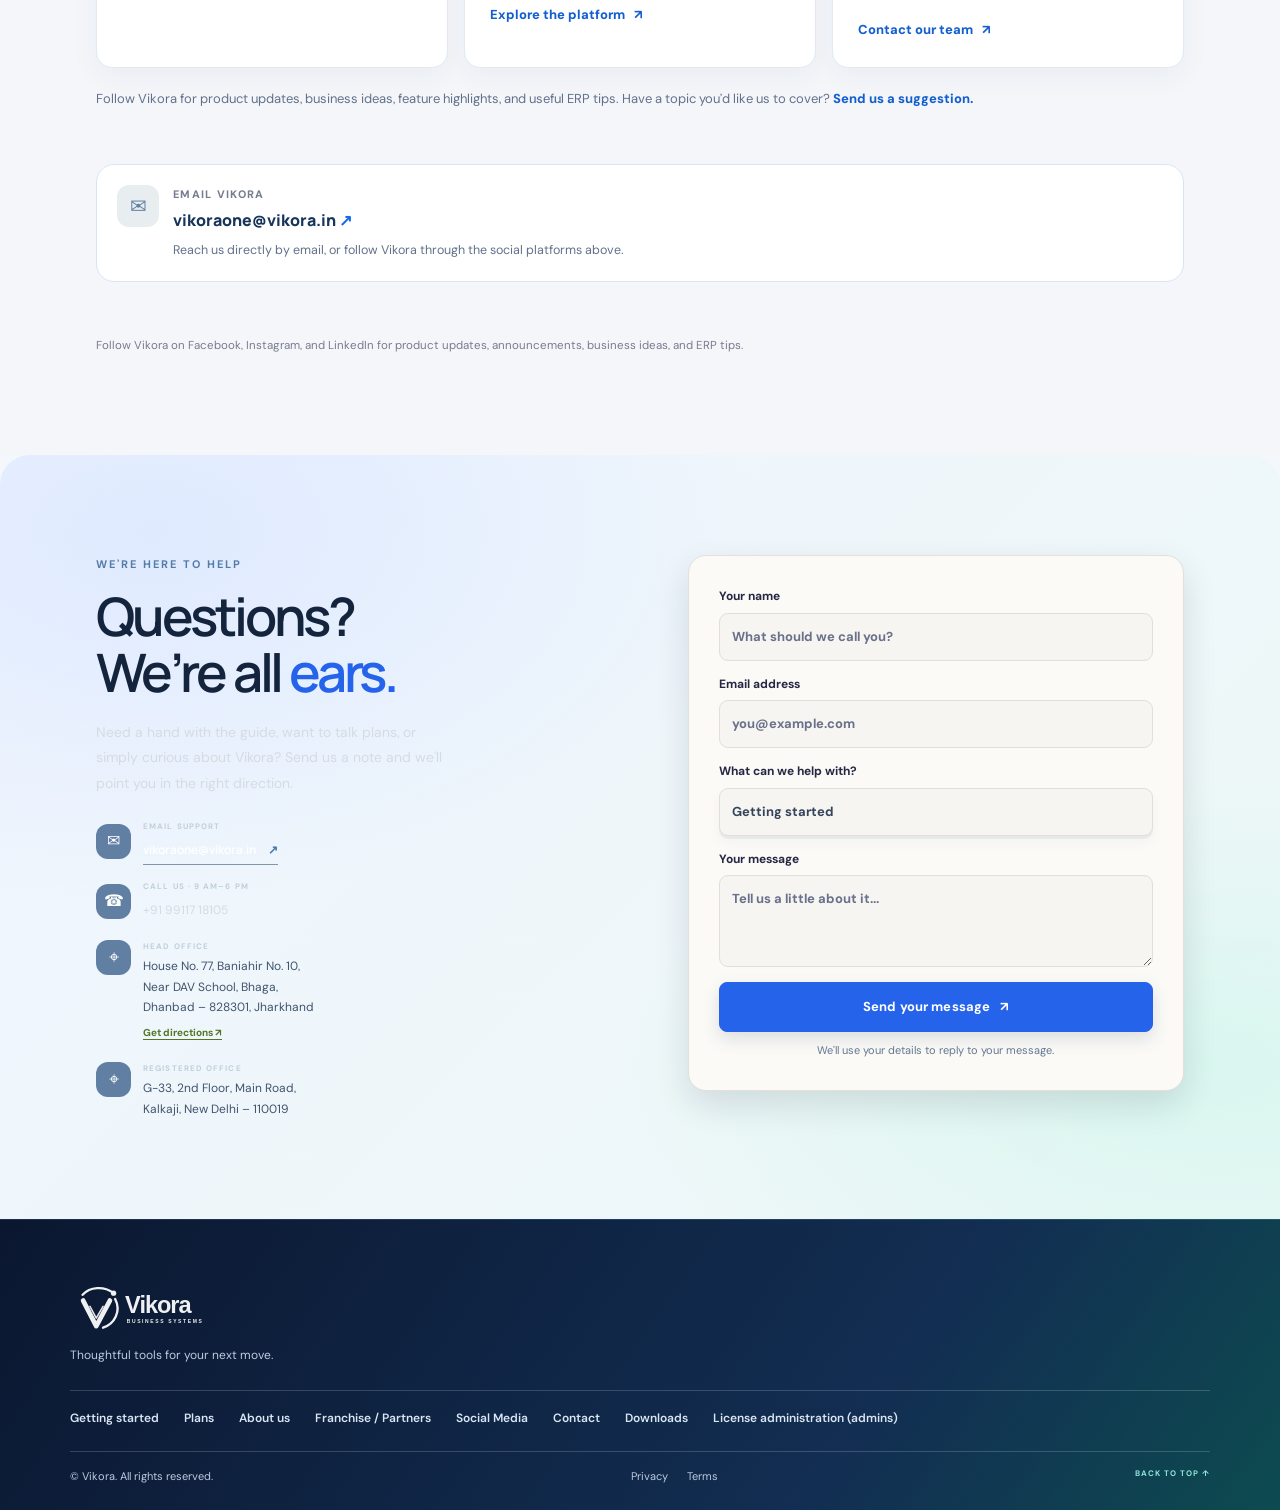
==== commit 73282338: "Clarify Vikora purchase and rental enquiry status" ====
--- a/index.html
+++ b/index.html
@@ -161,16 +161,16 @@
 </section>
 <section class="section plans-section" id="plans"><div class="section-heading plans-heading"><div><div class="eyebrow dark-eyebrow">FLEXIBLE BY DESIGN</div><h2>Choose how<br>you <em>Vikora.</em></h2></div><p>Try it out, make it yours, or keep things flexible. Choose the option that fits the way you work.</p></div>
       <div class="plan-grid"><article class="plan-card"><div class="plan-top"><span class="plan-icon">◌</span><span class="plan-kicker">TRY IT OUT</span></div><h3>Explore</h3><p class="plan-desc">Get comfortable with Vikora at your own pace.</p><div class="price">Free <small>to get started</small></div><ul><li>Get to know the workspace</li><li>Follow the getting-started guide</li><li>See if Vikora fits your flow</li></ul><a class="button button-outline" href="#downloads">Download Vikora <span>↗</span></a></article>
-      <article class="plan-card plan-highlight"><div class="popular">A GOOD PLACE TO START</div><div class="plan-top"><span class="plan-icon">✳</span><span class="plan-kicker">MAKE IT YOURS</span></div><h3>Buy</h3><p class="plan-desc">One-time lifetime license. Choose your setup.</p><div class="rate-list"><div><span>Single user</span><b>₹20,999 <small>/ lifetime</small></b></div><div><span>Multi user</span><b>₹55,000 <small>/ lifetime</small></b></div></div><p class="license-detail">Multi-user: activate one server machine and connect up to 9 client machines over Wi-Fi or LAN with shared configuration.</p><ul><li>Full software access</li><li>License key available after payment confirmation</li><li>Local applicable taxes extra</li></ul><a class="button button-lime checkout-start" href="#checkout" data-plan="Buy">Buy Vikora <span>↗</span></a></article>
-      <article class="plan-card"><div class="plan-top"><span class="plan-icon">↻</span><span class="plan-kicker">STAY FLEXIBLE</span></div><h3>Rent</h3><p class="plan-desc">Monthly license. Choose the size of your team.</p><div class="rate-list"><div><span>Single user</span><b>₹2,999 <small>/ month</small></b></div><div><span>Multi user</span><b>₹5,999 <small>/ month</small></b></div></div><p class="license-detail">Multi-user: activate one server machine and connect up to 9 client machines over Wi-Fi or LAN with shared configuration.</p><ul><li>Flexible monthly access</li><li>License key delivered by email after payment</li><li>Local applicable taxes extra</li></ul><a class="button button-outline checkout-start" href="#checkout" data-plan="Rent">Rent Vikora <span>↗</span></a></article></div>
-      <p class="plan-note">Plans and availability may vary by product and location. <a href="#contact">Talk with our team</a> for current pricing and details.</p>
+      <article class="plan-card plan-highlight"><div class="popular">A GOOD PLACE TO START</div><div class="plan-top"><span class="plan-icon">✳</span><span class="plan-kicker">MAKE IT YOURS</span></div><h3>Buy</h3><p class="plan-desc">One-time lifetime license. Choose your setup.</p><div class="rate-list"><div><span>Single user</span><b>₹20,999 <small>/ lifetime</small></b></div><div><span>Multi user</span><b>₹55,000 <small>/ lifetime</small></b></div></div><p class="license-detail">Multi-user: activate one server machine and connect up to 9 client machines over Wi-Fi or LAN with shared configuration.</p><ul><li>Full software access</li><li>License activation details provided after verified payment</li><li>Local applicable taxes extra</li></ul><a class="button button-lime checkout-start" href="#contact" data-plan="Buy">Request purchase details <span>↗</span></a></article>
+      <article class="plan-card"><div class="plan-top"><span class="plan-icon">↻</span><span class="plan-kicker">STAY FLEXIBLE</span></div><h3>Rent</h3><p class="plan-desc">Monthly license. Choose the size of your team.</p><div class="rate-list"><div><span>Single user</span><b>₹2,999 <small>/ month</small></b></div><div><span>Multi user</span><b>₹5,999 <small>/ month</small></b></div></div><p class="license-detail">Multi-user: activate one server machine and connect up to 9 client machines over Wi-Fi or LAN with shared configuration.</p><ul><li>Flexible monthly access</li><li>Rental access and delivery details confirmed before payment</li><li>Local applicable taxes extra</li></ul><a class="button button-outline checkout-start" href="#contact" data-plan="Rent">Request rental details <span>↗</span></a></article></div>
+      <p class="plan-note">Online checkout is being prepared. These buttons send an enquiry only; no payment is collected. Confirm current pricing, licence availability, taxes and delivery with Vikora before paying. <a href="#contact">Talk with our team</a>.</p>
     </section>
 
     <section class="checkout-section" id="checkout" hidden><div class="checkout-box"><div class="eyebrow dark-eyebrow">SECURE CHECKOUT</div><h2>Nearly <em>there.</em></h2><p class="checkout-intro">Choose to buy or rent, then add your billing details and payment route.</p><form id="checkout-form"><label>Plan<select name="plan" id="plan-type" required><option value="Buy">Buy · lifetime</option><option value="Rent">Rent · monthly</option></select></label><label>License type<select name="licenseType" id="license-type" required><option value="">Choose a license type</option><option value="single-user">Single user</option><option value="multi-user">Multi-user (1 server + up to 9 LAN/Wi-Fi clients)</option></select></label><p class="license-detail checkout-license-detail" hidden>Multi-user keys activate the server machine; up to 9 client machines connect using the shared configuration.</p><div class="checkout-total" id="checkout-total" aria-live="polite">Choose a license type to see your total.</div><h3 class="checkout-subhead">Customer details</h3><div class="checkout-fields"><label>Full name<input name="customerName" autocomplete="name" required></label><label>Email address<input type="email" name="billingEmail" autocomplete="email" required></label><label>Phone number<input type="tel" name="phone" autocomplete="tel" required></label><label>Company name <span>(optional)</span><input name="company" autocomplete="organization"></label></div><h3 class="checkout-subhead">Billing information</h3><div class="checkout-fields"><label>Address<input name="address" autocomplete="address-line1" required></label><label>City<input name="city" autocomplete="address-level2" required></label><label>State / region<input name="region" autocomplete="address-level1" required></label><label>Postal code<input name="postalCode" autocomplete="postal-code" required></label><label>Billing country<input name="country" autocomplete="country-name" required></label><label>GSTIN / Tax ID <span>(if applicable)</span><input name="taxId" autocomplete="off"></label></div><p class="tax-note">Tax ID is optional. Invoice format and any applicable taxes depend on seller registration and your billing location.</p><label>Customer location<select name="customerLocation" id="customer-location" required><option value="">Choose your location</option><option value="india">India</option><option value="overseas">Outside India</option></select></label><div class="payment-choice" id="payment-choice" hidden><span>PAYMENT ROUTE</span><b id="payment-route"></b></div><button class="button button-lime" id="checkout-button" type="submit">Continue to payment <span>↗</span></button><p class="checkout-status" id="checkout-status" role="status">Payments are not connected yet. After a verified payment, the customer can generate a license key.</p></form><div class="license-success" id="license-success" hidden><span class="success-check">✓</span><h3>Payment confirmed</h3><p>Your license is ready to generate.</p><button class="button button-lime" id="generate-license" type="button">Generate license key <span>↗</span></button><p class="checkout-status" id="license-status" role="status">License generation is not connected yet.</p></div><p class="checkout-back"><a href="#plans">← Back to plans</a></p></div></section>
 
     <section class="download-section" id="downloads"><div class="download-copy"><div class="eyebrow">READY WHEN YOU ARE</div><h2>Your next move<br>starts <em>right here.</em></h2><p>Get Vikora on your device and start shaping a workspace that works for you.</p><a class="button button-lime" href="#contact">Explore downloads <span>↓</span></a><a class="text-link" href="vikora-one-manual.html" style="display:inline-block;margin-top:14px;font-weight:700">Read the Vikora user manual ↗</a><small>Choose your version and platform with our team.</small></div><div class="download-art"><div class="download-ring ring-outer"></div><div class="download-ring ring-inner"></div><div class="download-symbol">v<span>.</span></div><div class="download-label label-one">THOUGHTFUL<br>BY DESIGN</div><div class="download-label label-two">READY WHEN<br>YOU ARE ↗</div></div></section>
 
-    <section class="payment-section" id="payments"><div class="payment-icon">↗</div><div><div class="eyebrow dark-eyebrow">SIMPLE & SECURE</div><h2>Pay the way<br>that works <em>for you.</em></h2><p>We’ll share the available payment methods, billing details, and any regional options before you make a purchase or start a rental.</p></div><a class="button button-outline" href="#contact">Ask about payment <span>↗</span></a></section>
+    <section class="payment-section" id="payments"><div class="payment-icon">↗</div><div><div class="eyebrow dark-eyebrow">SIMPLE & SECURE</div><h2>Pay the way<br>that works <em>for you.</em></h2><p>Online payment is not enabled yet. Contact Vikora to confirm your licence, invoice details and the approved payment process. Never send payment to an unverified account.</p></div><a class="button button-outline" href="#contact">Ask about payment <span>↗</span></a></section>
 
     <section class="franchise-section" id="franchise">
       <div class="franchise-copy">
--- a/styles.css
+++ b/styles.css
@@ -1249,3 +1249,76 @@
 @media(prefers-reduced-motion:reduce){
  .guide-card,.plan-card,.button{transition:none}
 }
+
+
+
+/* Vikora public website — Zoho ERP-inspired visual direction (original Vikora styling) */
+:root{
+  --cream:#f5f8fc;--paper:#ffffff;--ink:#14233d;--muted:#64748b;--line:#e2e8f0;
+  --lime:#2563eb;--lime-strong:#1d4ed8;--accent:#13b8a6;--brand-dark:#101d36;
+  --vikora-blue:#2563eb;--vikora-teal:#12b8a6;--vikora-navy:#101d36;--vikora-lilac:#eef2ff;
+}
+html,body{background:#f6f8fc;color:#14233d}
+body{background-image:radial-gradient(ellipse at 8% 2%,#e8efff 0,transparent 32%),radial-gradient(ellipse at 94% 17%,#e2fbf6 0,transparent 26%),linear-gradient(180deg,#fff 0%,#f6f8fc 58%,#f3f7fb 100%)}
+main{background:linear-gradient(180deg,#fff 0%,#f7f9fc 46%,#f4f7fb 100%)}
+.site-header{max-width:none;padding-left:clamp(24px,5vw,84px);padding-right:clamp(24px,5vw,84px);background:rgba(255,255,255,.94);border-bottom:1px solid #e6ebf3;backdrop-filter:blur(16px)}
+.nav-links{gap:clamp(15px,1.7vw,28px);color:#34445d}
+.nav-links>a:not(.nav-cta):hover,.footer a:hover{color:#2563eb}
+.nav-cta,.button-lime{background:#2563eb!important;color:#fff!important;border-color:#2563eb!important;border-radius:8px!important}
+.nav-cta:hover,.button-lime:hover{background:#1d4ed8!important;border-color:#1d4ed8!important}
+.hero{max-width:none;min-height:690px;padding-left:clamp(36px,8vw,132px);padding-right:clamp(36px,8vw,132px);background:radial-gradient(ellipse at 78% 42%,#dce8ff 0,transparent 40%),radial-gradient(ellipse at 8% 90%,#d9f7f0 0,transparent 36%),linear-gradient(120deg,#fff 0%,#f4f7ff 58%,#eaf8f7 100%)}
+.hero .eyebrow,.eyebrow,.article-kicker{color:#2563a9}
+.pulse{background:#13b8a6;box-shadow:0 0 0 4px #13b8a626}
+.hero h1 em,.section h2 em,.manifesto h2 em,.download-section h2 em,.payment-section h2 em,.contact-section h2 em{color:#2563eb}
+.hero-lede{color:#53647c;max-width:470px}
+.hero-art{isolation:isolate}
+.sun-disc{background:linear-gradient(145deg,#b9d3ff,#b8f0e5);opacity:.85}
+.orbit{border-color:#c6d6ee}
+.product-window{border:1px solid #e2eaf5;border-radius:16px;box-shadow:0 28px 80px #152c5030;transform:rotate(-2deg)}
+.window-top{background:#f8faff;border-color:#e7edf6}
+.side-brand{background:#2563eb;color:#fff;border-radius:8px}
+.progress{background:#f0f5ff}
+.progress u{background:linear-gradient(90deg,#2563eb,#12b8a6)}
+.task-tag,.mini-icon,.spark{background:#e9f7f5;color:#138d83}
+.floating-card{border:1px solid #e7edf5;border-radius:12px;box-shadow:0 16px 42px #1c315016}
+.proof-strip{background:linear-gradient(100deg,#edf3ff,#e8f8f5 55%,#f3f5ff);color:#66758b}
+.proof-strip div{color:#1d3556}
+.section{max-width:1500px}
+.guide-card,.plan-card,.tutorial-manual,.contact-form,.feature-card{border-color:#e3eaf3;border-radius:14px;box-shadow:0 8px 26px #1b35500a}
+.guide-card{background:#fff}
+.guide-feature,.plan-highlight{background:linear-gradient(145deg,#eaf1ff,#e8f8f5);border-color:#dbe7f7}
+.guide-icon,.plan-icon{border-radius:12px}
+.manifesto,.download-section{background:linear-gradient(125deg,#101d36 0%,#183d68 62%,#126b70 100%);color:#fff}
+.manifesto .eyebrow,.download-section .eyebrow{color:#8de7d8}
+.manifesto h2 em,.download-section h2 em{color:#8de7d8}
+.manifesto-orb{background:radial-gradient(circle at 40% 45%,#4f8ffb55,#101d36 72%)}
+.about-details{background:linear-gradient(150deg,#f5f8ff,#eef5fb 56%,#eaf8f5)}
+.showcase-slide,.showcase-image{border-radius:16px}
+.showcase-dot.is-active{background:#2563eb}
+.showcase-progress i{background:linear-gradient(90deg,#2563eb,#12b8a6)}
+.plans-section{background:transparent}
+.plan-card{background:#fff;border-color:#e2e8f0}
+.plan-highlight{background:linear-gradient(150deg,#edf3ff,#e9f9f5)}
+.popular{background:#dff7f2;color:#147e75}
+.checkout-section{background:linear-gradient(130deg,#eaf1ff,#e6f8f4)}
+.checkout-box{border:1px solid #dce7f2;border-radius:18px;box-shadow:0 20px 60px #172b4d12}
+.payment-section{background:#fff;border:1px solid #e2e8f0;border-radius:16px}
+.payment-icon,.method-icon{background:#e8f7f5;color:#128d83;border-radius:12px}
+.contact-section{background:radial-gradient(ellipse at 12% 10%,#dfeaff 0,transparent 38%),radial-gradient(ellipse at 94% 80%,#d9f6ef 0,transparent 34%),linear-gradient(135deg,#f0f5ff,#edf8f6)}
+.contact-form{background:#fff;border-radius:16px}
+.contact-form input,.contact-form select,.contact-form textarea{border:1px solid #dbe4ef;border-radius:8px;background:#fbfdff}
+.contact-form input:focus,.contact-form select:focus,.contact-form textarea:focus{outline:3px solid #2563eb20;border-color:#6493e8}
+.footer{max-width:none;background:linear-gradient(125deg,#0b1730,#122e52 68%,#0d4b50);color:#f3f7ff}
+.footer>p,.footer-bottom{color:#bdcbe0}
+.footer-links{border-color:#ffffff2c;color:#dbe6f5}
+.footer-bottom>a:last-child{color:#8de7d8}
+::selection{background:#cfe0ff;color:#14233d}
+.button{border-radius:8px;box-shadow:0 5px 14px #1d4ed81c;transition:transform .18s,box-shadow .18s,background .18s}
+.button:hover{transform:translateY(-2px);box-shadow:0 9px 22px #1d4ed82a}
+.button:active{transform:translateY(0)}
+.inner-page{max-width:1180px;margin:0 auto;padding:90px clamp(22px,6vw,80px);color:#14233d}
+.inner-page h1,.inner-page h2{color:#14233d;font-family:Manrope,sans-serif;letter-spacing:-1.5px}
+.inner-page .lead{color:#5b6c83}
+.inner-page .feature-card,.inner-page .notice,.inner-page .contact-form,.inner-page .tutorial-item{background:#fff;border:1px solid #e2e8f0;border-radius:14px}
+.inner-page .button-lime{color:#fff!important}
+@media(max-width:800px){.hero{padding-top:65px;padding-bottom:65px;min-height:0}.site-header{padding-left:18px;padding-right:18px}}
